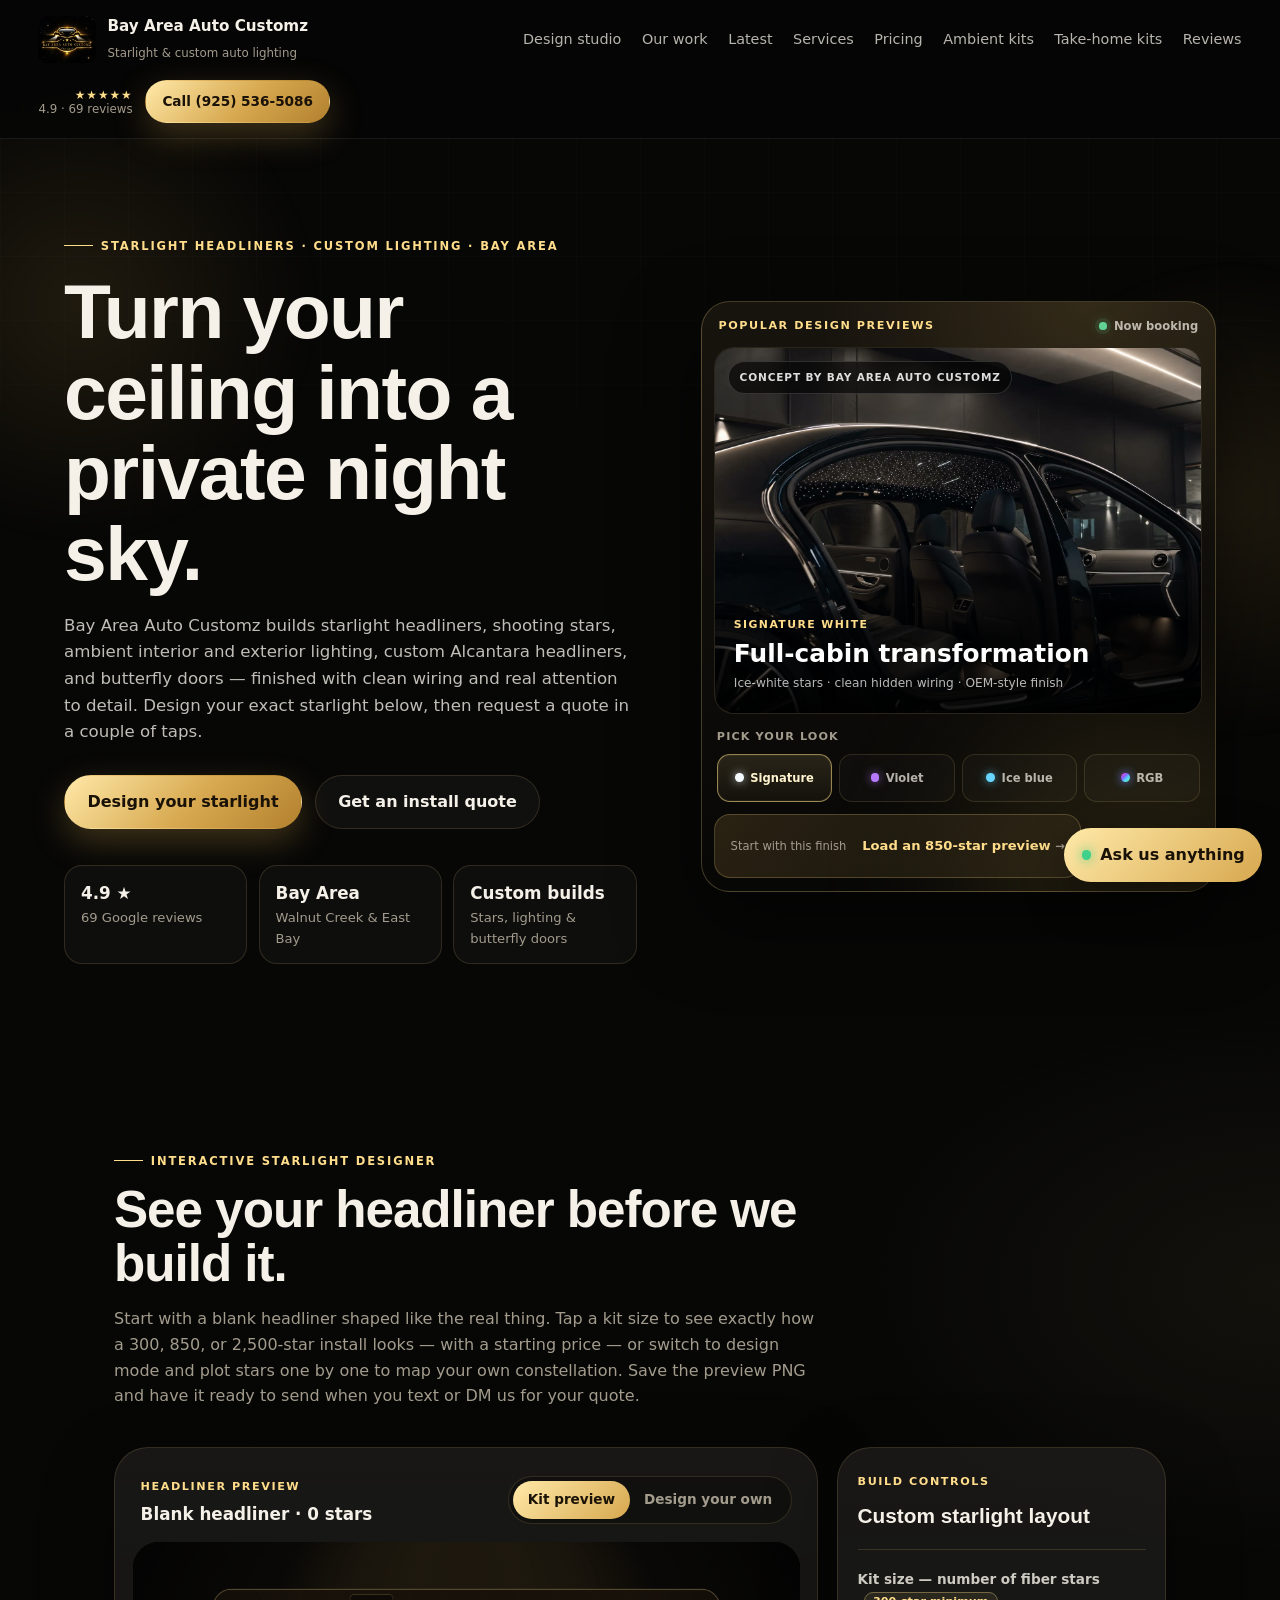
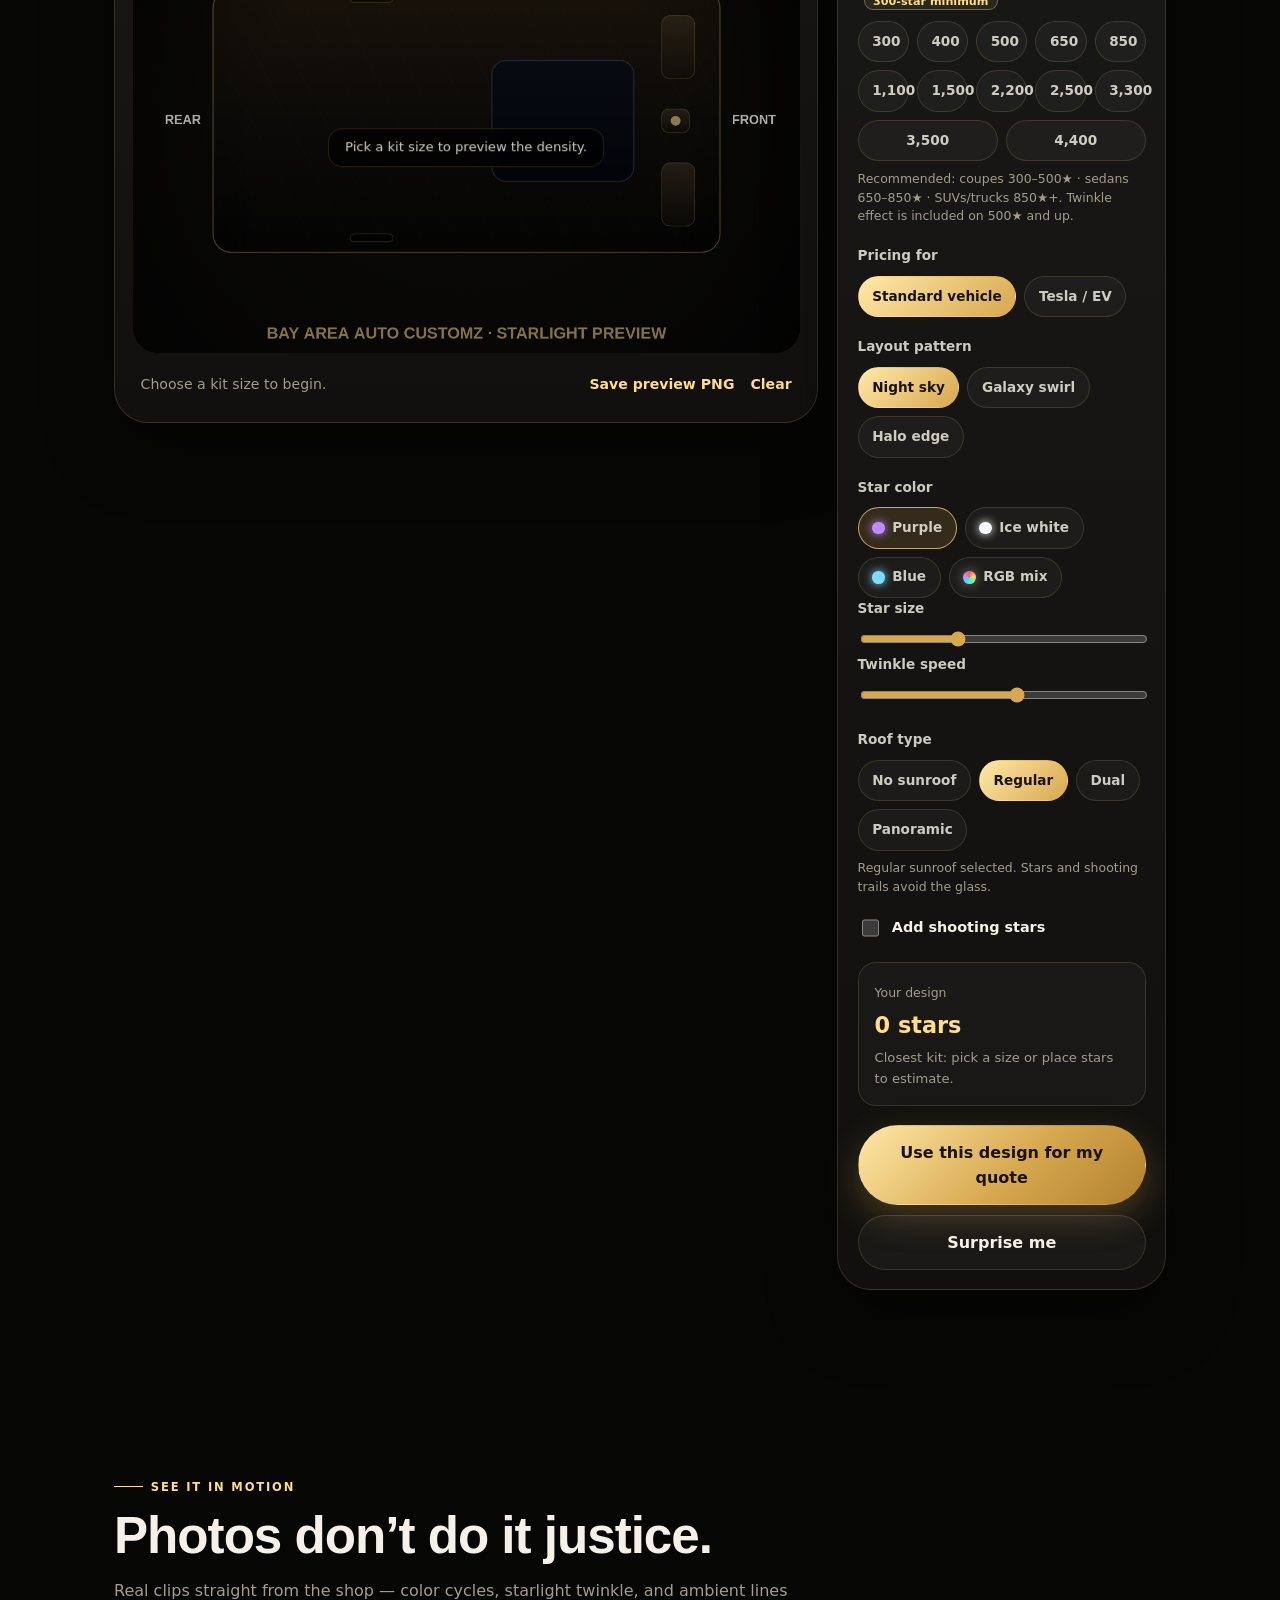
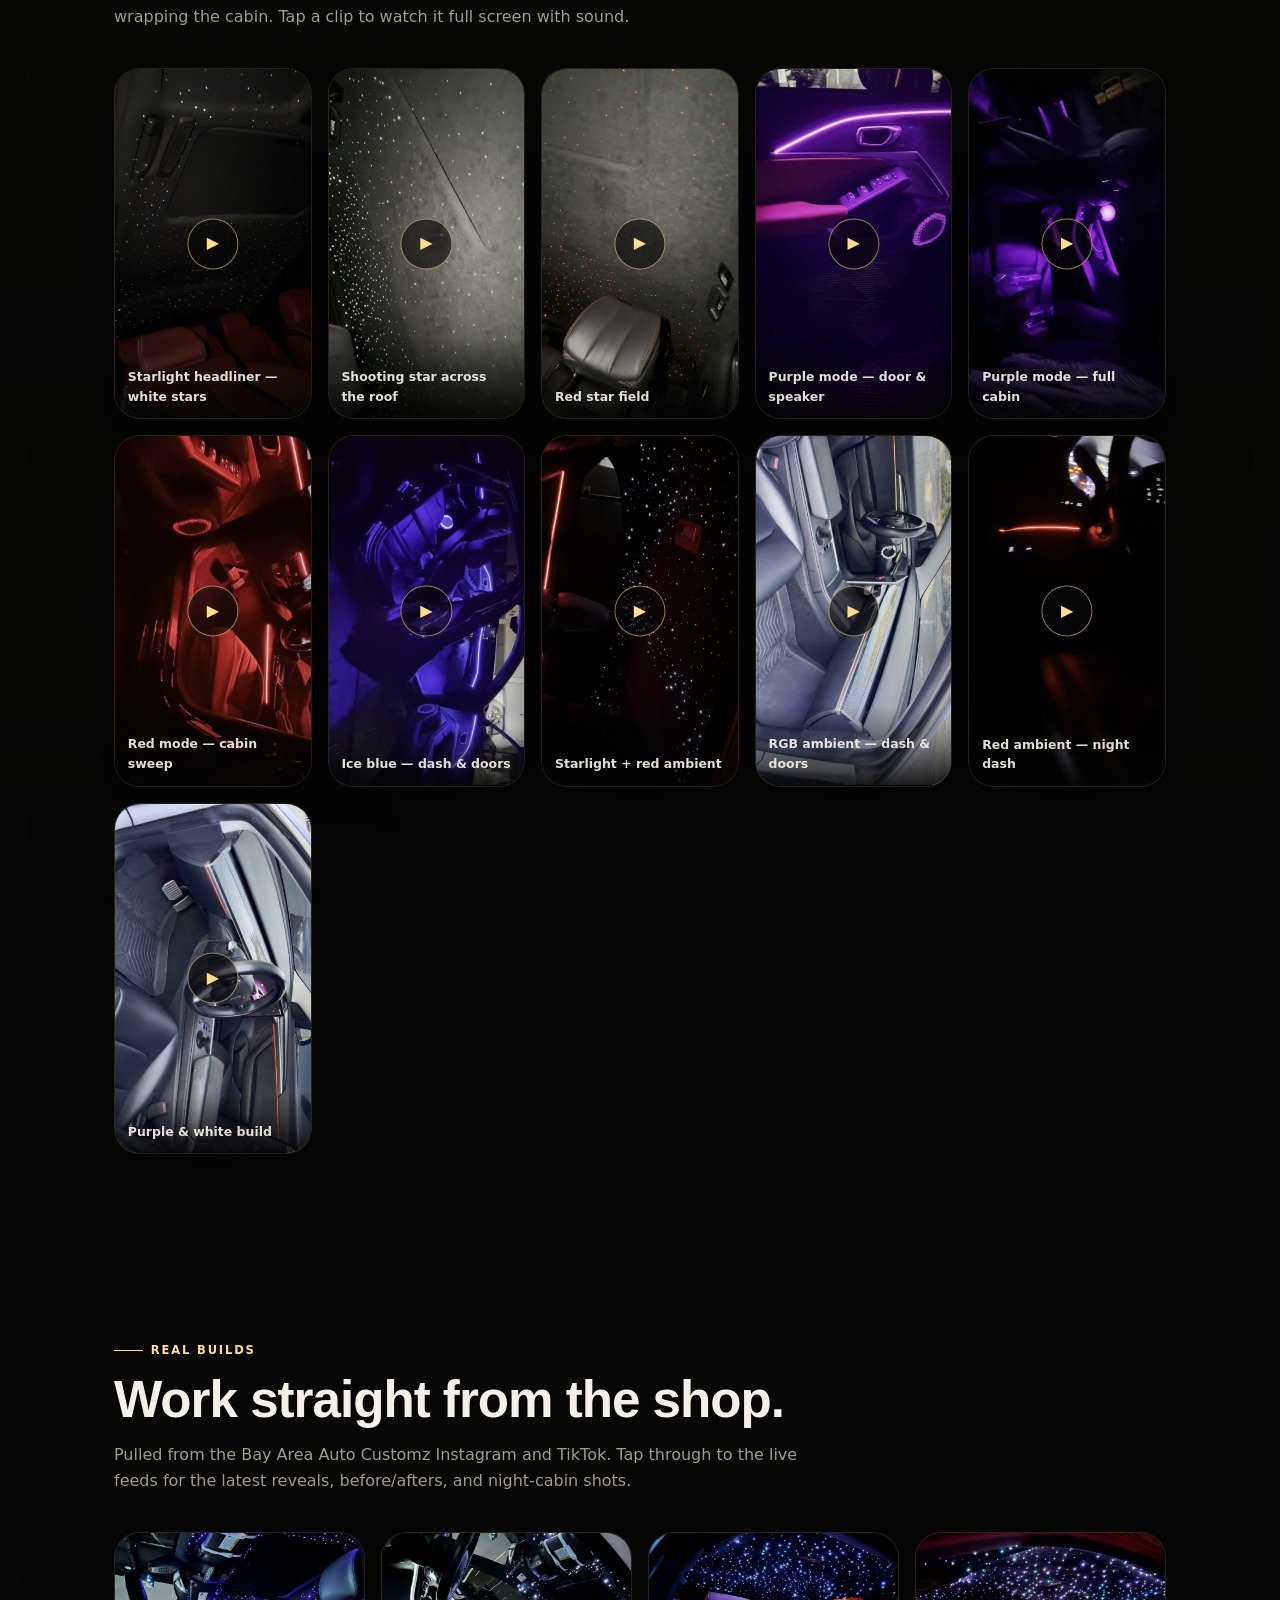
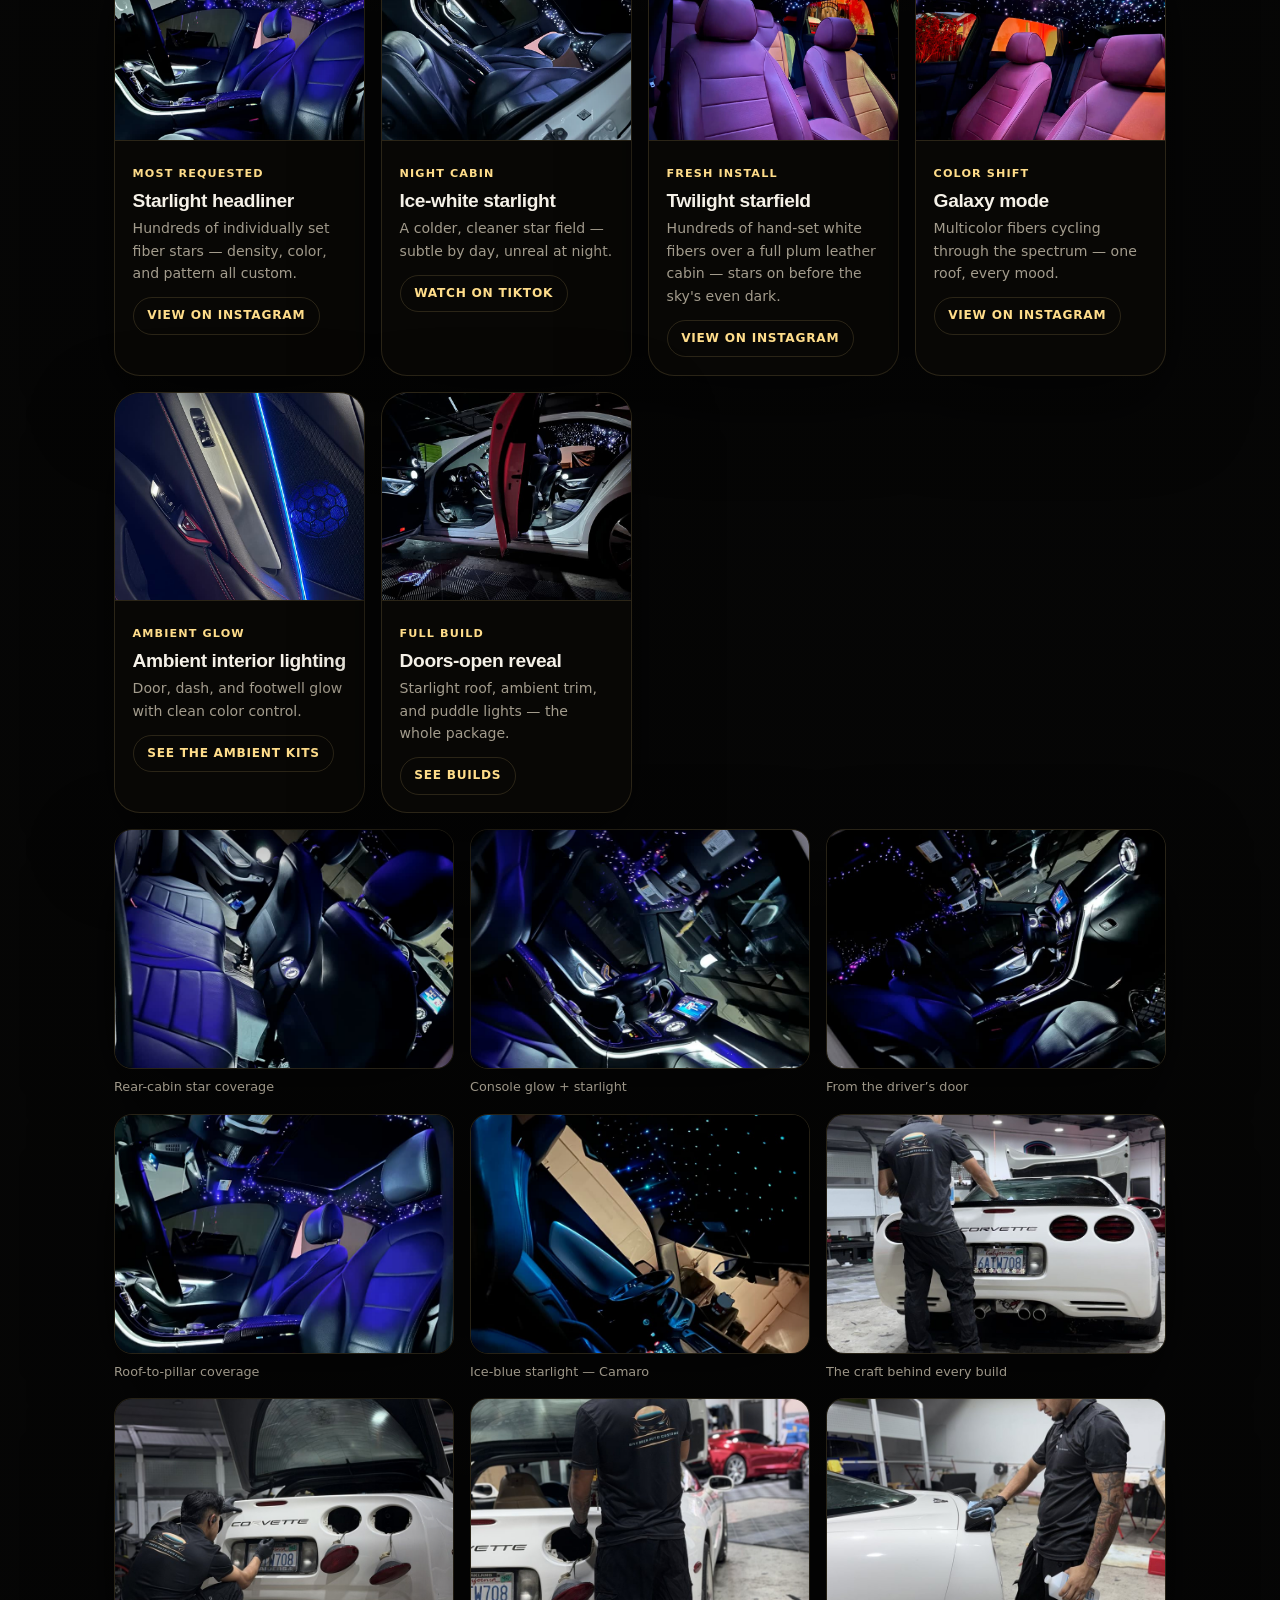
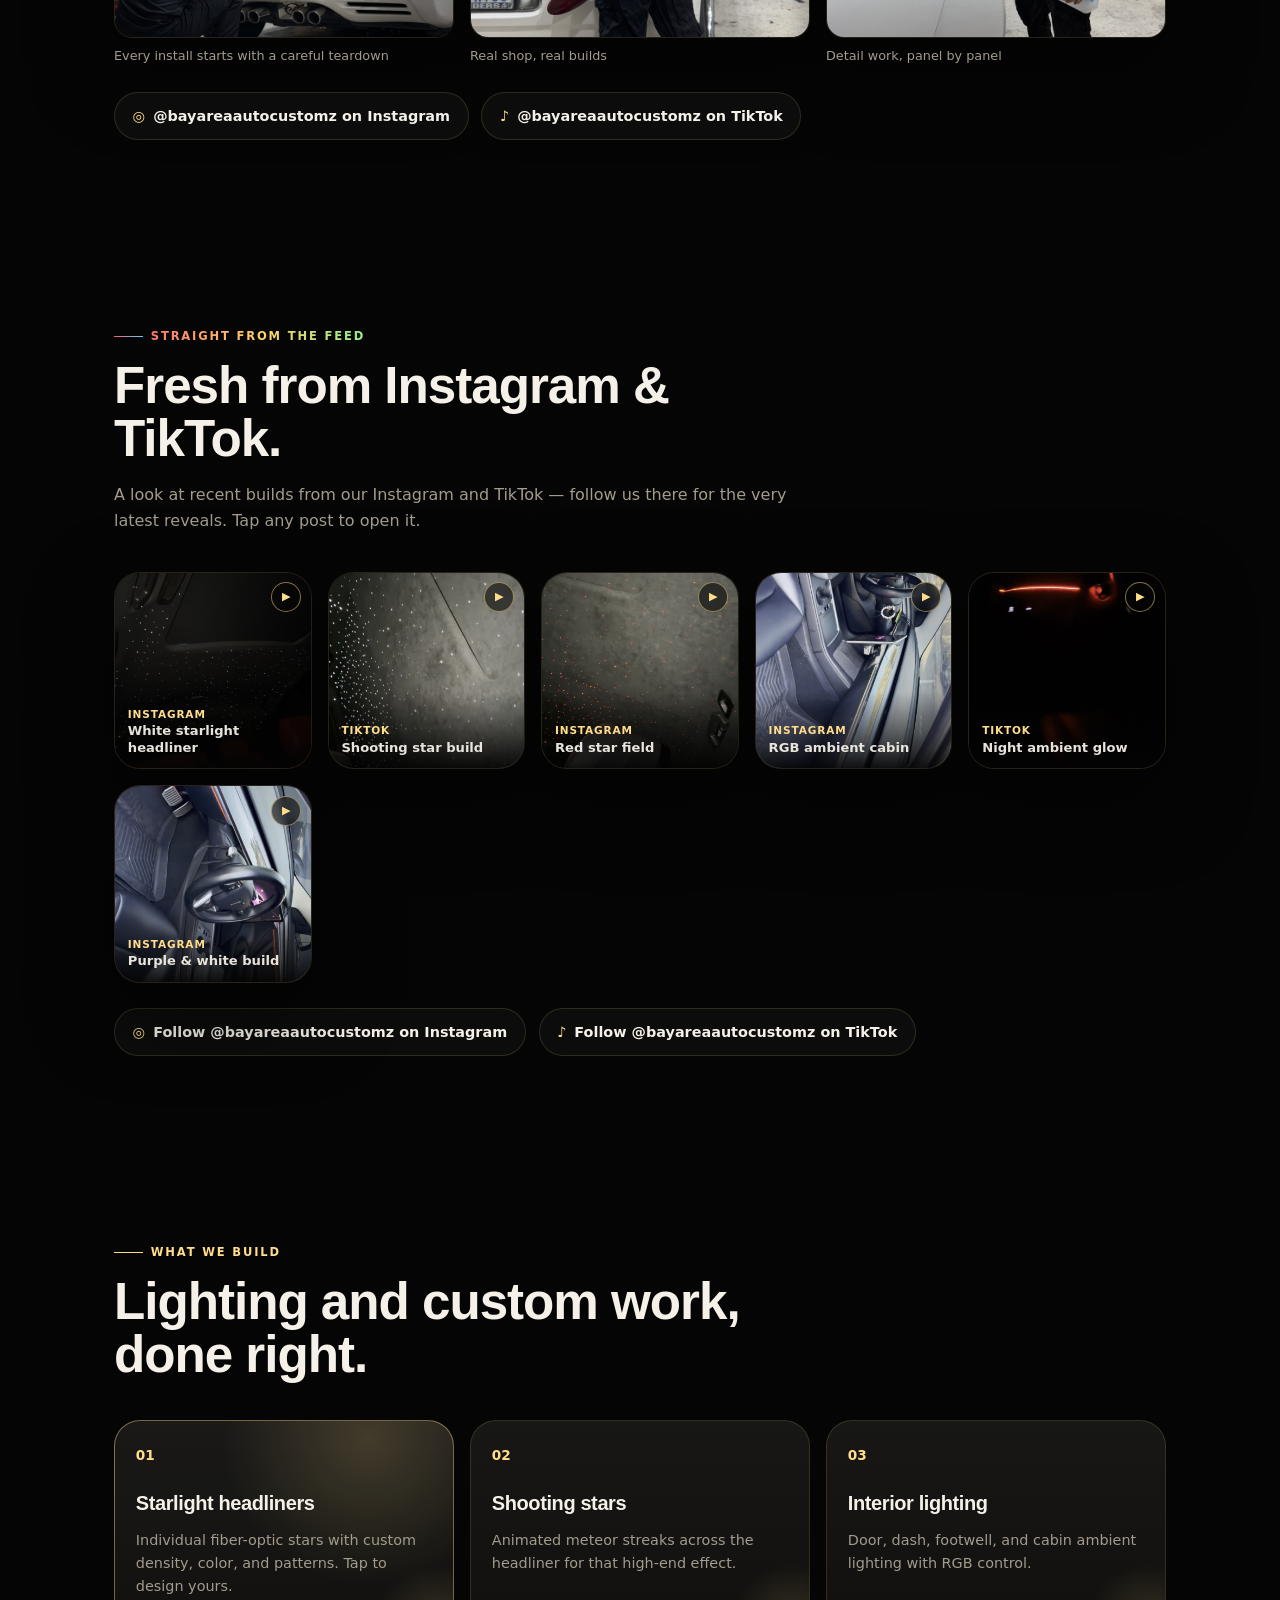
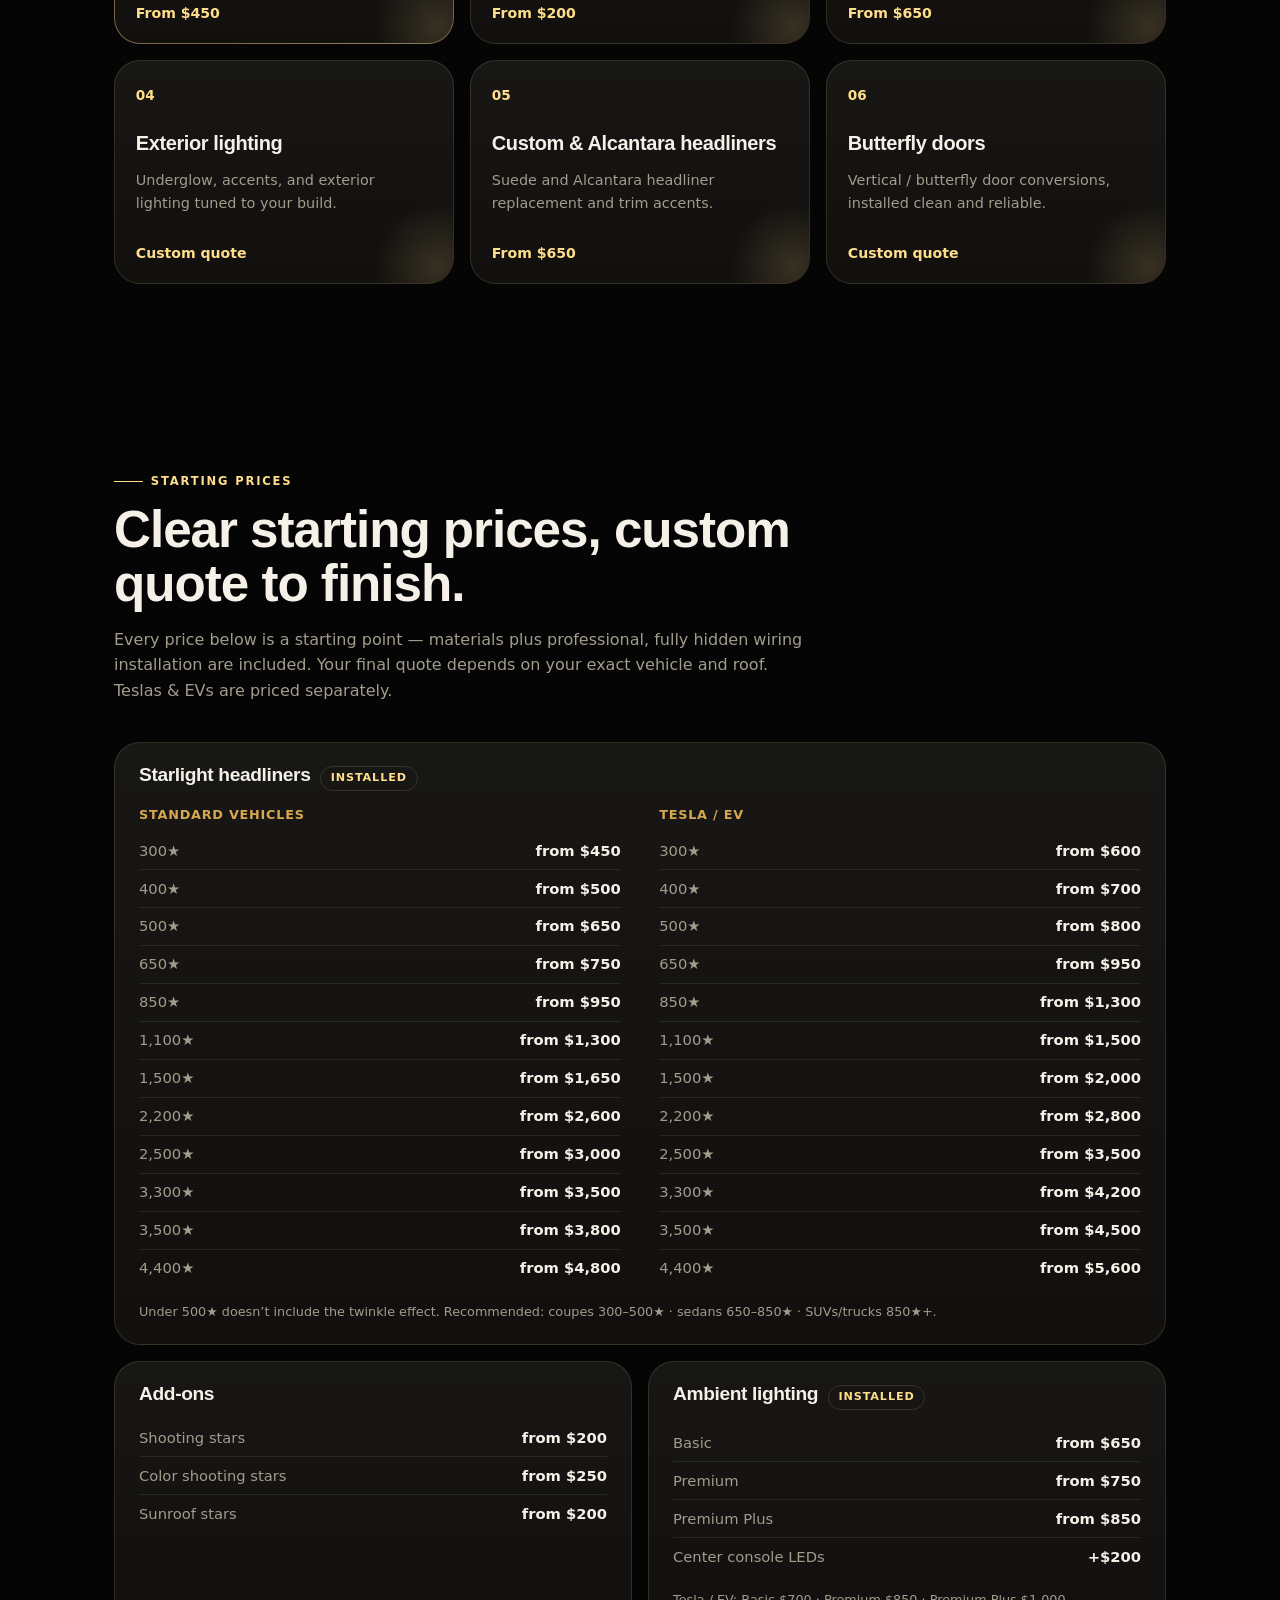
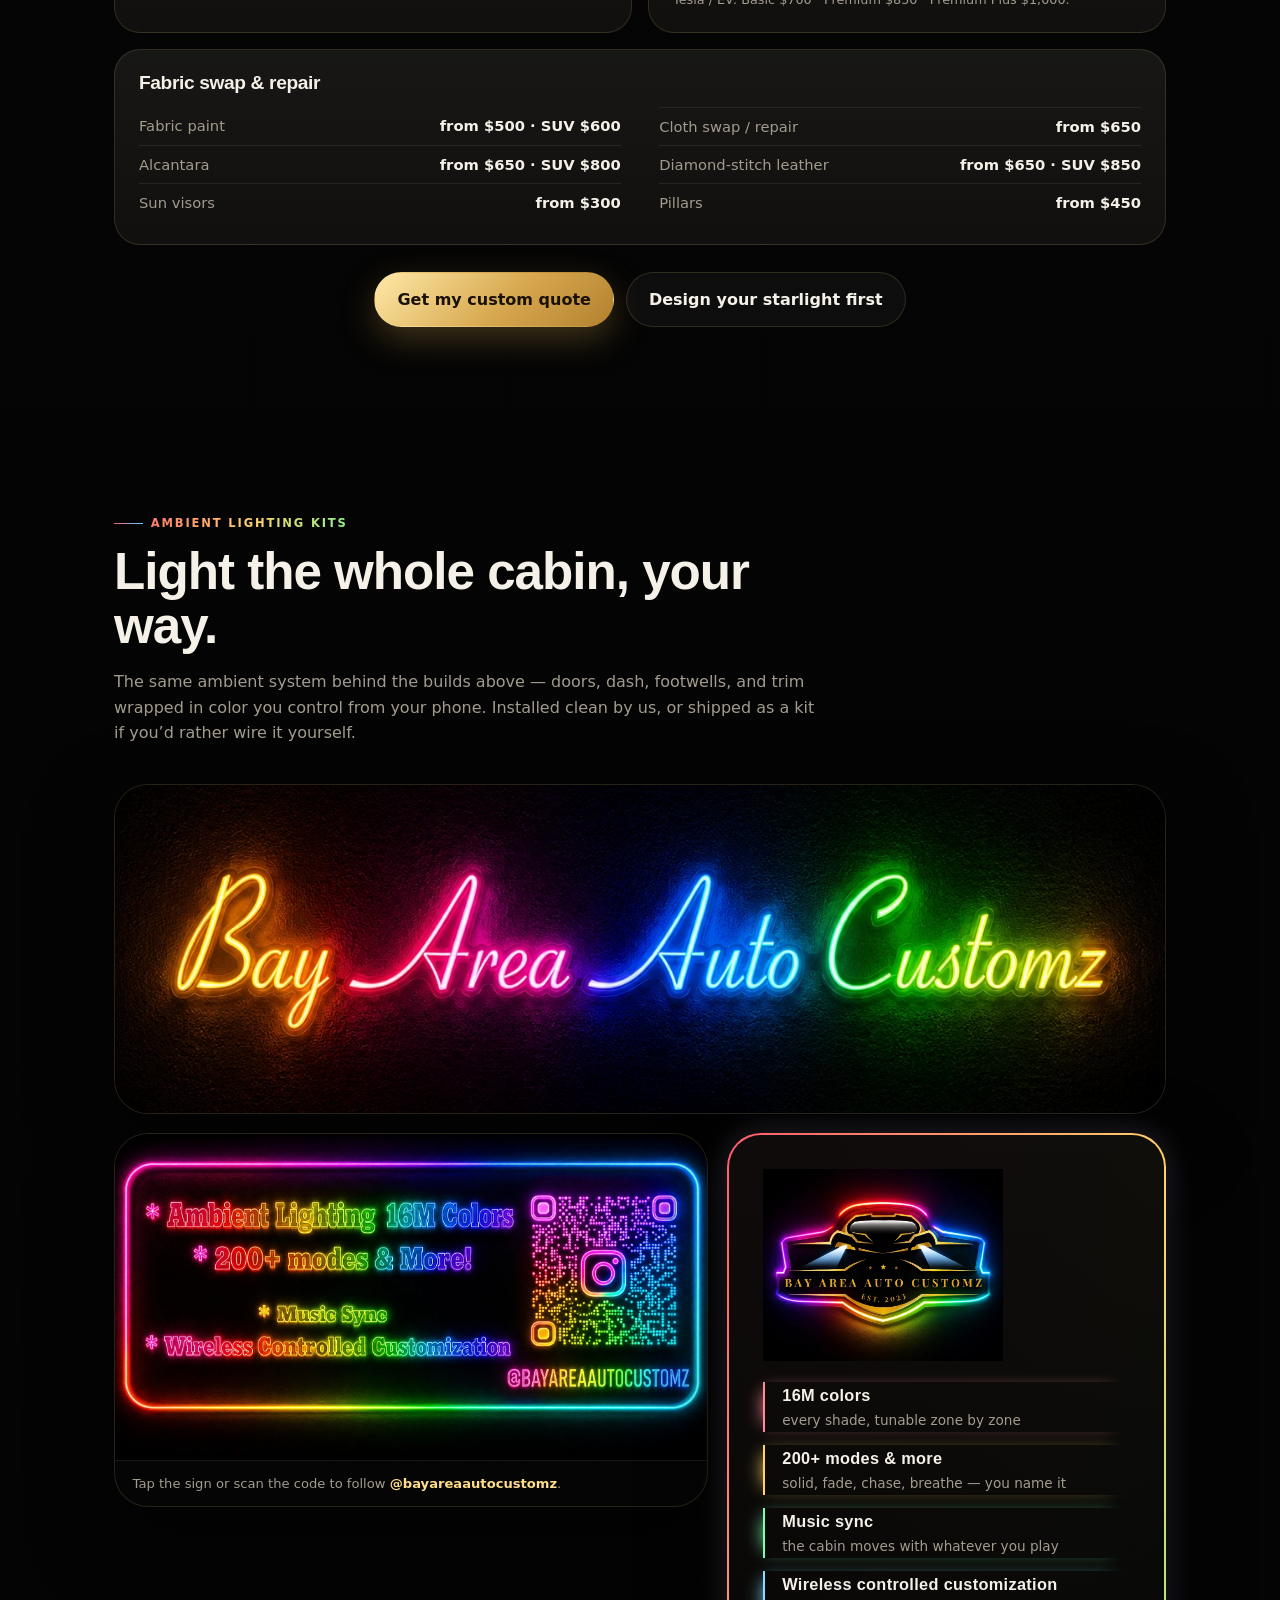
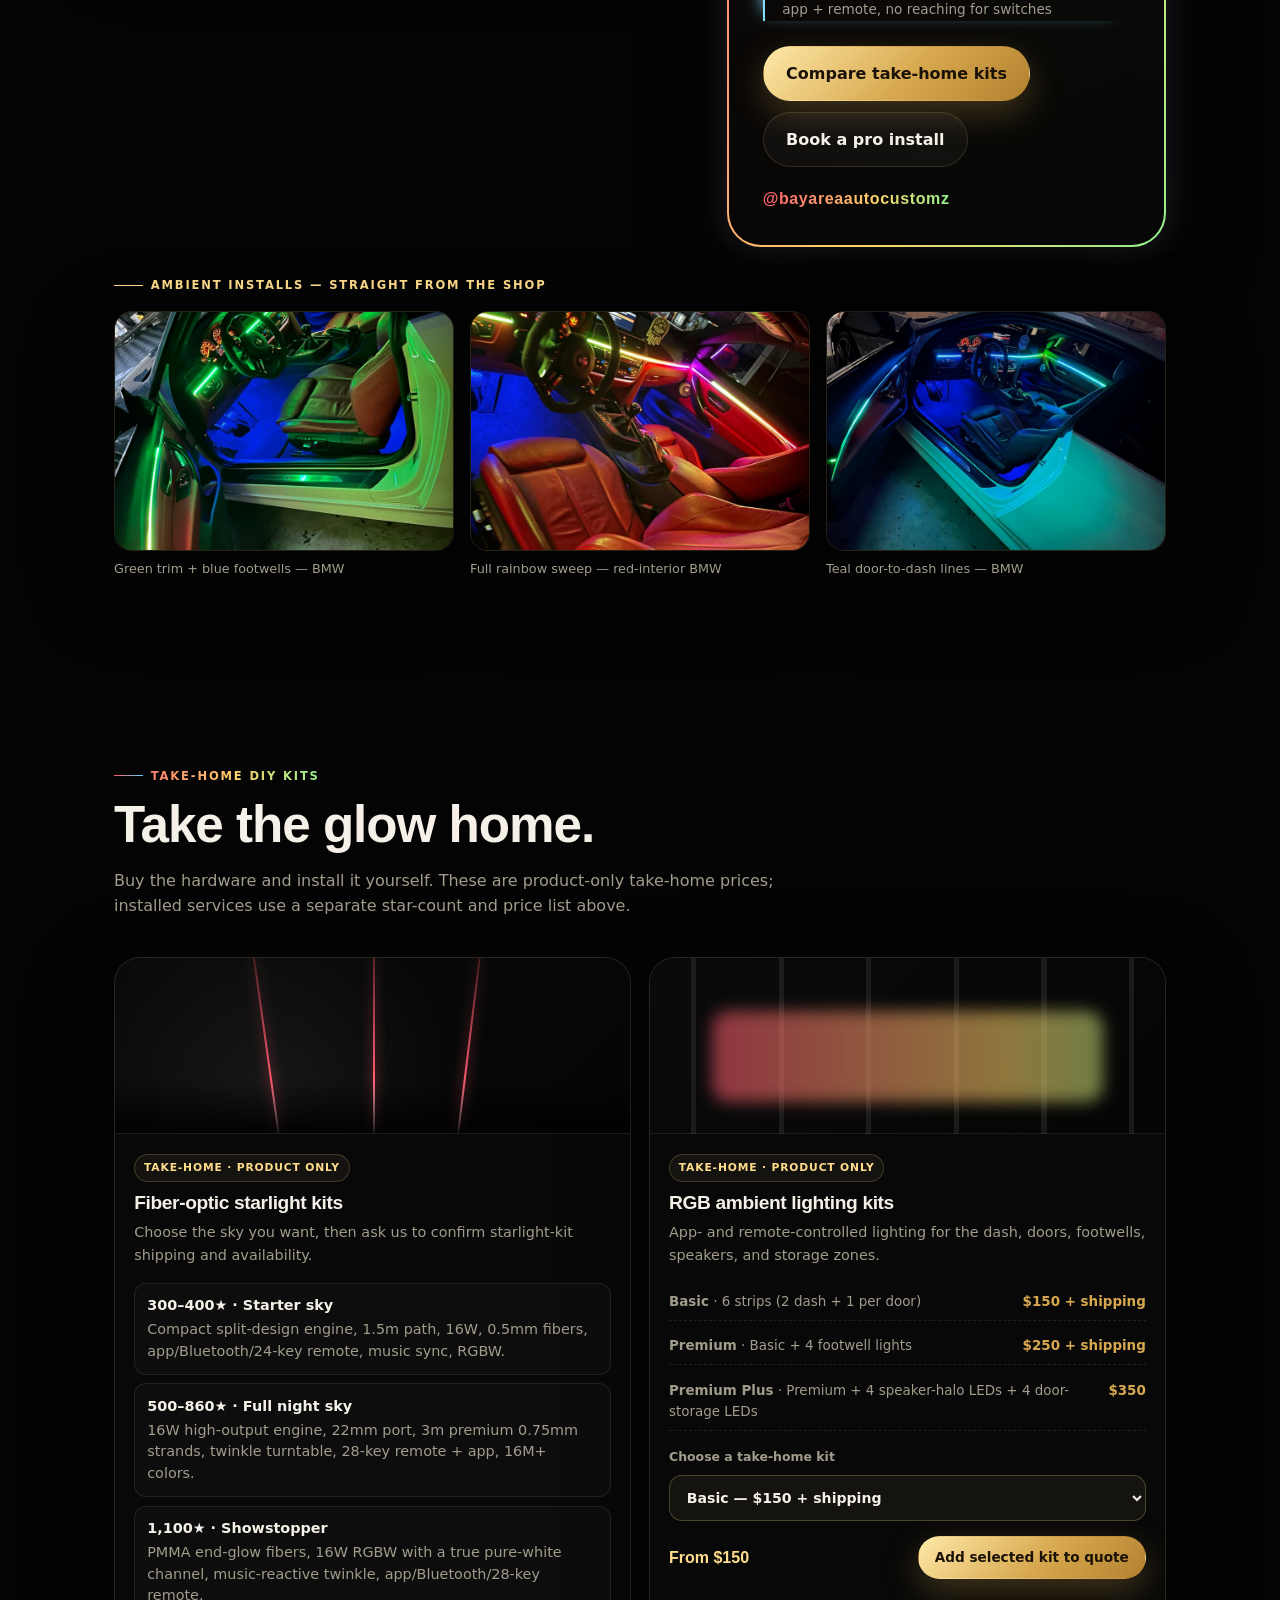
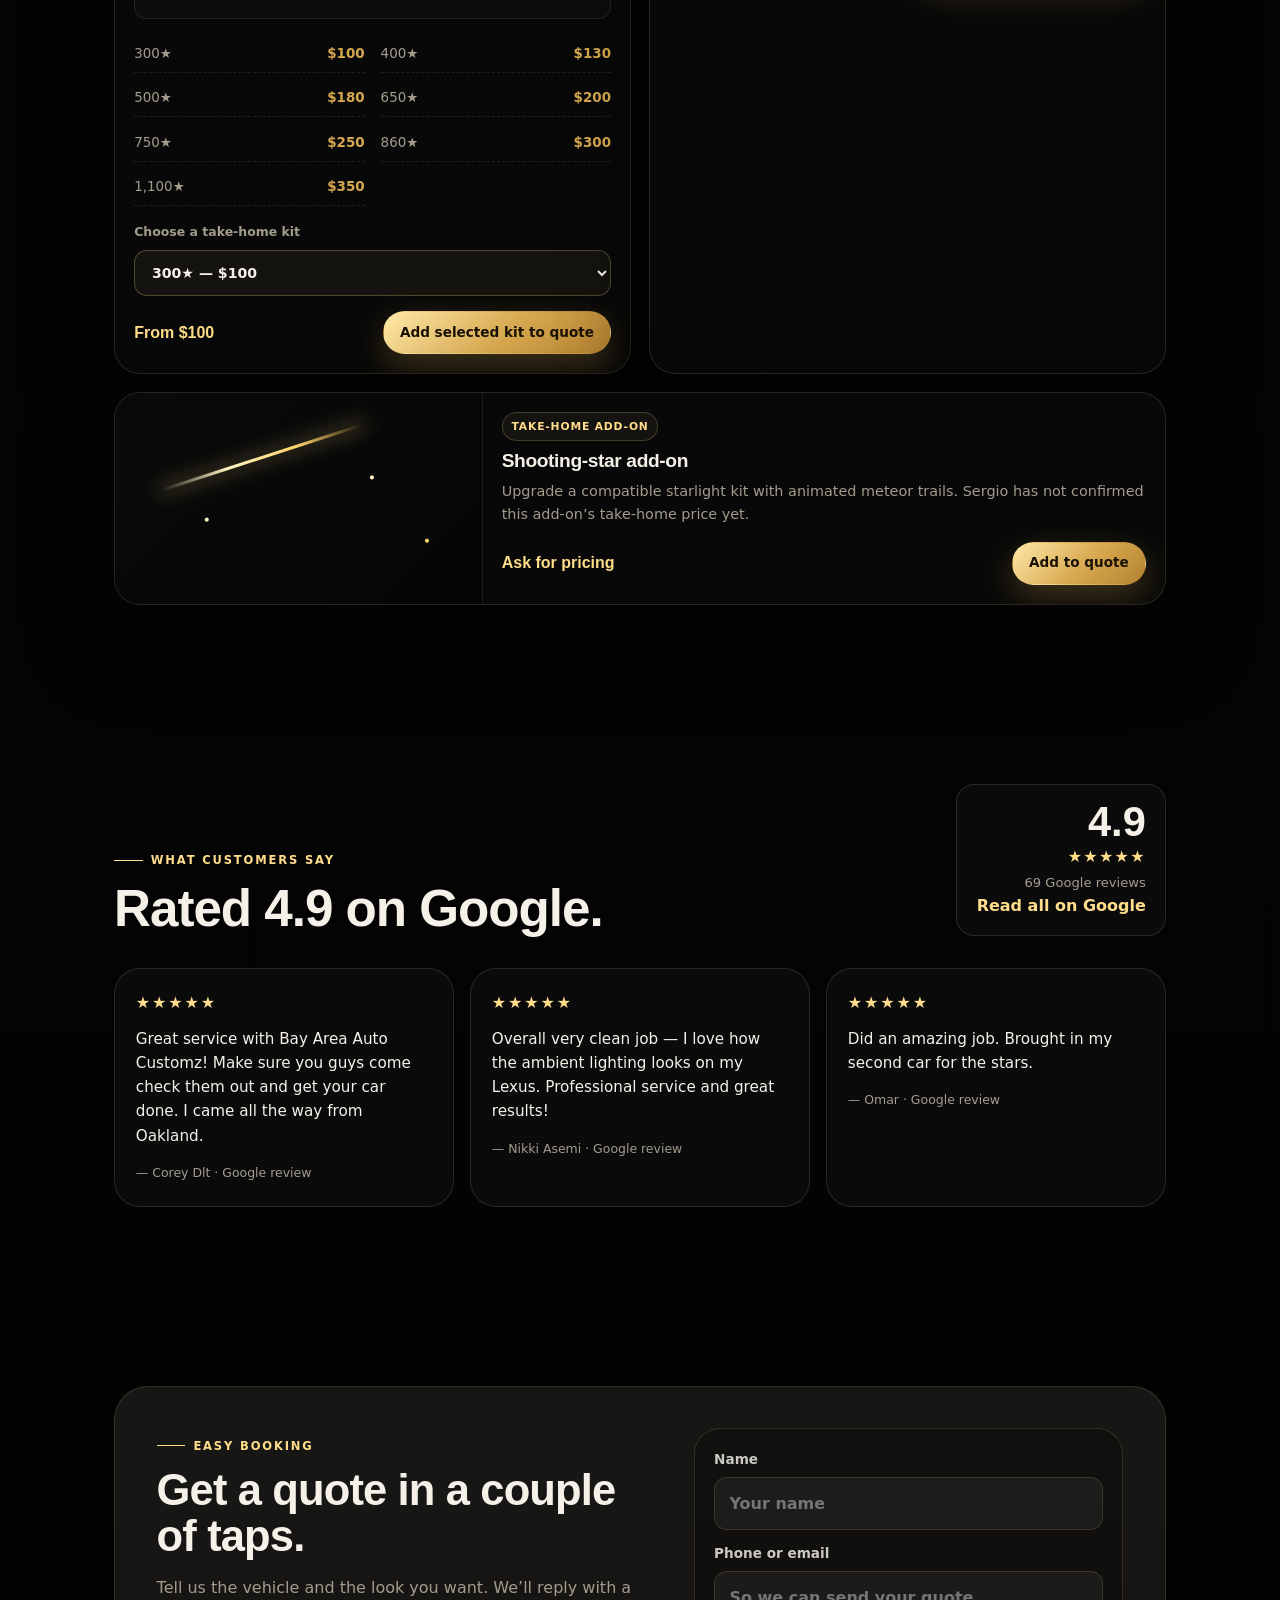
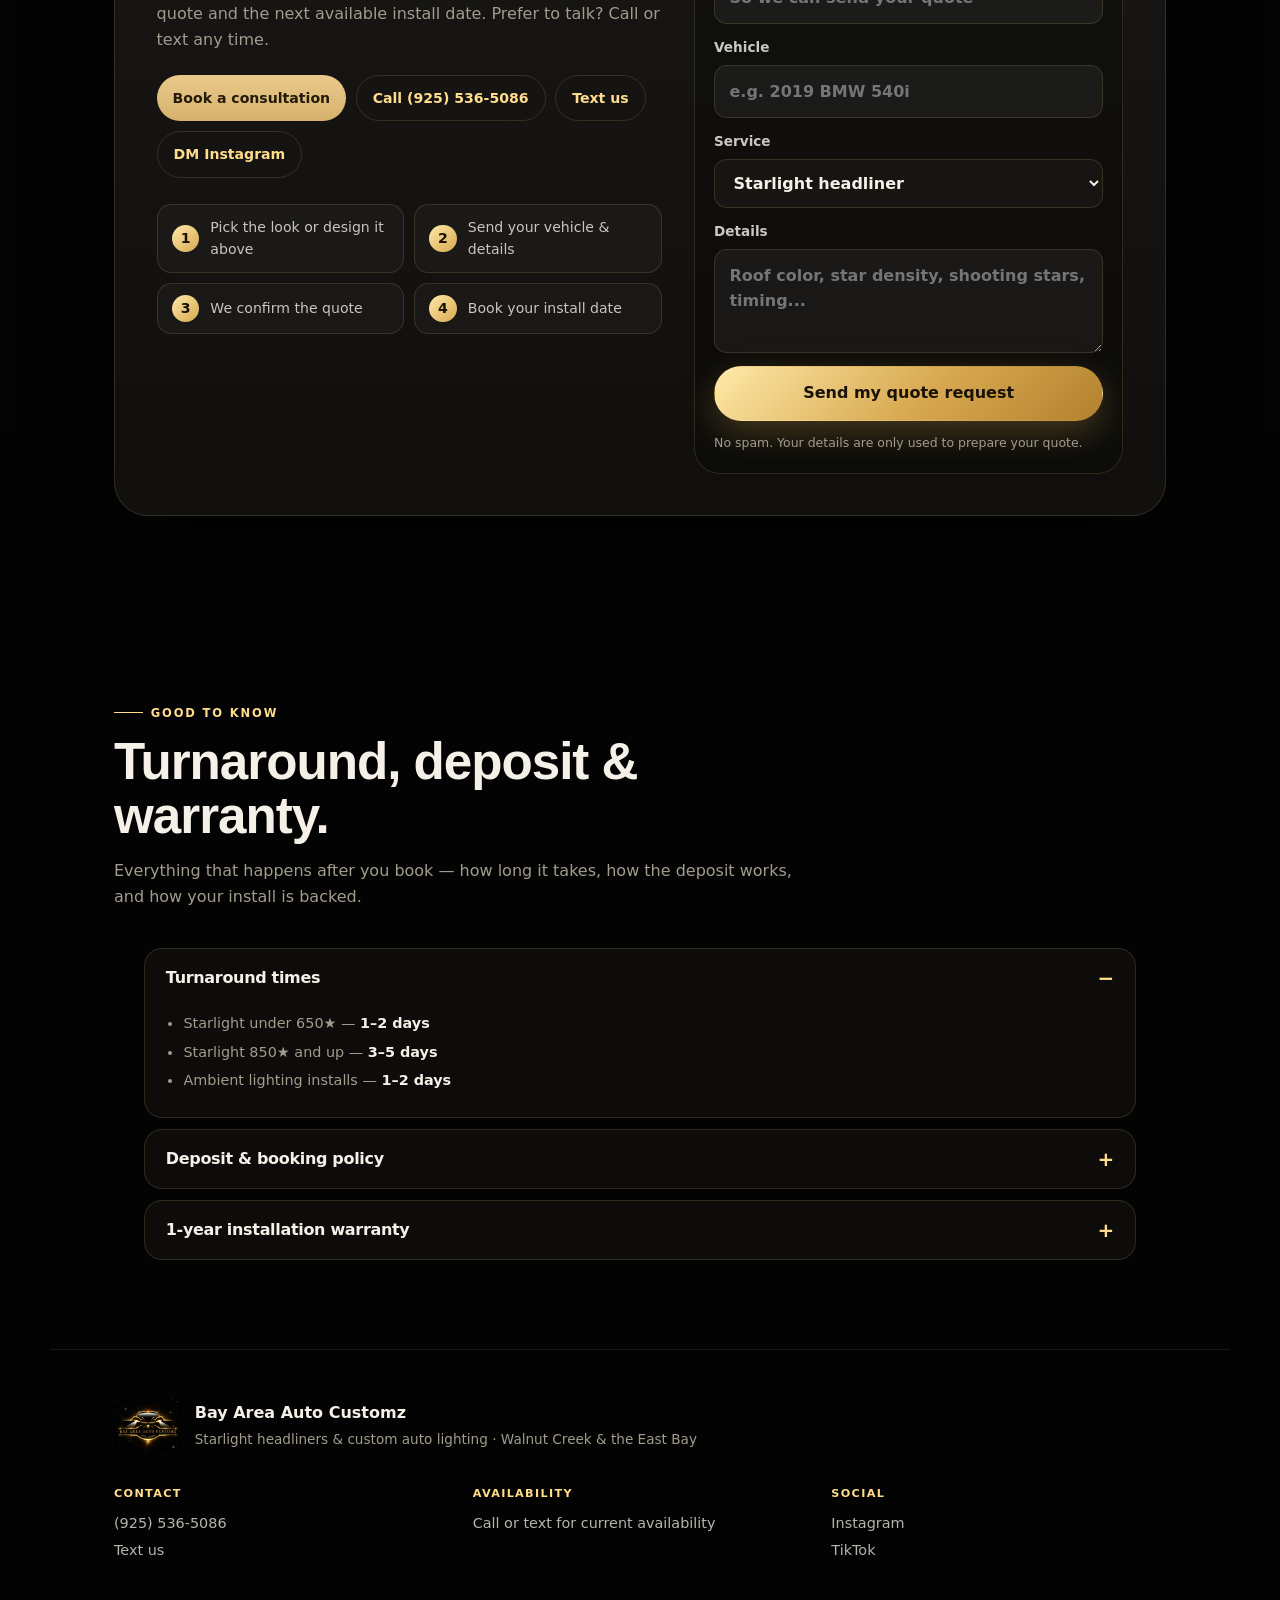
==== index.html @ b55ee174 "Add 2 new Sergio install photos to the gallery Twilight starfield (plum leather cabin) + Galaxy mode" ====
<!doctype html>
<html lang="en">
  <head>
    <meta charset="utf-8" />
    <meta name="viewport" content="width=device-width, initial-scale=1" />
    <meta name="color-scheme" content="dark" />
    <meta name="theme-color" content="#070707" />
    <!-- CSP backstop: the live feed/reviews sections render third-party JSON, so
         lock scripts to this origin. style 'unsafe-inline' covers the inline
         style="" positioning attrs; img/connect allow any https for feed media. -->
    <meta
      http-equiv="Content-Security-Policy"
      content="default-src 'self'; script-src 'self'; style-src 'self' 'unsafe-inline' https://fonts.googleapis.com; font-src https://fonts.gstatic.com; img-src 'self' data: https:; media-src 'self'; frame-src https://cal.com https://app.cal.com; connect-src 'self' https:; base-uri 'self'"
    />

    <title>Bay Area Auto Customz | Starlight Headliners &amp; Custom Auto Lighting</title>
    <meta
      name="description"
      content="Starlight headliners, custom &amp; ambient auto lighting, and butterfly doors in the East Bay. 4.9 stars on Google — design your starlight and get a quote by text."
    />

    <link rel="icon" href="data:image/svg+xml,%3Csvg xmlns='http://www.w3.org/2000/svg' viewBox='0 0 32 32'%3E%3Crect width='32' height='32' rx='8' fill='%23070707'/%3E%3Ctext x='16' y='21' font-family='Arial' font-size='12' font-weight='900' fill='%23d7a84f' text-anchor='middle'%3EBAC%3C/text%3E%3C/svg%3E" type="image/svg+xml" />

    <!-- Absolute URLs use the custom domain. The site is served at the domain
         root (deploy publish dir = this folder), so these are root-relative. -->
    <link rel="canonical" href="https://bayareaautocustomz.com/" />
    <link rel="apple-touch-icon" href="images/apple-touch-icon.png" />

    <meta property="og:type" content="business.business" />
    <meta property="og:site_name" content="Bay Area Auto Customz" />
    <meta property="og:url" content="https://bayareaautocustomz.com/" />
    <meta property="og:title" content="Bay Area Auto Customz | Starlight Headliners &amp; Custom Auto Lighting" />
    <meta property="og:description" content="Starlight headliners, custom lighting, Alcantara headliners, and butterfly doors. 4.9 stars on Google. Design your starlight live, then request a quote." />
    <meta property="og:image" content="https://bayareaautocustomz.com/images/starlight-mercedes-wide.jpg" />
    <meta property="og:image:width" content="1600" />
    <meta property="og:image:height" content="1200" />
    <meta property="og:image:alt" content="White Mercedes with its doors open and a starlight headliner lit up in the Bay Area Auto Customz shop" />
    <meta name="twitter:card" content="summary_large_image" />
    <meta name="twitter:image" content="https://bayareaautocustomz.com/images/starlight-mercedes-wide.jpg" />

    <link rel="preconnect" href="https://fonts.googleapis.com" />
    <link rel="preconnect" href="https://fonts.gstatic.com" crossorigin />
    <!-- Load fonts without blocking first paint; app.js flips media to "all"
         (an inline onload handler would violate the CSP above). -->
    <link
      rel="stylesheet"
      href="https://fonts.googleapis.com/css2?family=Inter:wght@400;600;700;800&family=Space+Grotesk:wght@600;700&display=swap"
      media="print"
      data-font-link
    />
    <noscript>
      <link
        rel="stylesheet"
        href="https://fonts.googleapis.com/css2?family=Inter:wght@400;600;700;800&family=Space+Grotesk:wght@600;700&display=swap"
      />
    </noscript>
    <link rel="stylesheet" href="styles.css" />

    <script type="application/ld+json">
      {
        "@context": "https://schema.org",
        "@type": "AutomotiveBusiness",
        "name": "Bay Area Auto Customz",
        "description": "Starlight headliners, interior and exterior lighting, custom headliners, and butterfly doors.",
        "telephone": "+1-925-536-5086",
        "areaServed": "San Francisco Bay Area, CA",
        "url": "https://bayareaautocustomz.com/",
        "image": "https://bayareaautocustomz.com/images/starlight-mercedes-wide.jpg",
        "priceRange": "$$",
        "address": { "@type": "PostalAddress", "addressRegion": "CA", "addressLocality": "Walnut Creek", "addressCountry": "US" },
        "sameAs": [
          "https://www.instagram.com/bayareaautocustomz/",
          "https://www.tiktok.com/@bayareaautocustomz"
        ]
      }
    </script>
  </head>
  <body>
    <div class="shell">
      <div class="aura aura--one" aria-hidden="true"></div>
      <div class="aura aura--two" aria-hidden="true"></div>

      <a class="skip-link" href="#studio">Skip to the starlight designer</a>

      <!-- ============================ HEADER ============================ -->
      <header class="header" data-header>
        <a class="brand" href="#top" aria-label="Bay Area Auto Customz home">
          <img
            class="brand__logo"
            src="images/logo-badge-sm.jpg"
            alt="Bay Area Auto Customz logo"
            width="206"
            height="165"
          />
          <span class="brand__text">
            <strong>Bay Area Auto Customz</strong>
            <em>Starlight &amp; custom auto lighting</em>
          </span>
        </a>
        <nav class="nav" aria-label="Primary">
          <a href="#studio">Design studio</a>
          <a href="#work">Our work</a>
          <a href="#feed">Latest</a>
          <a href="#services">Services</a>
          <a href="#pricing">Pricing</a>
          <a href="#ambient">Ambient kits</a>
          <a href="#kits">Take-home kits</a>
          <a href="#reviews">Reviews</a>
        </nav>
        <div class="header__actions">
          <a class="header__rating" href="#reviews" aria-label="Rated 4.9 stars on Google from 69 reviews">
            <span class="header__stars" aria-hidden="true">★★★★★</span>
            <span>4.9 · 69 reviews</span>
          </a>
          <a class="btn btn--gold btn--sm" href="tel:+19255365086">Call (925) 536-5086</a>
        </div>
      </header>

      <main id="top">
        <!-- ============================ HERO ============================ -->
        <section class="hero">
          <div class="hero__copy">
            <span class="eyebrow">Starlight headliners · custom lighting · Bay Area</span>
            <h1>Turn your ceiling into a private night sky.</h1>
            <p class="hero__lead">
              Bay Area Auto Customz builds starlight headliners, shooting stars, ambient interior
              and exterior lighting, custom Alcantara headliners, and butterfly doors — finished
              with clean wiring and real attention to detail. Design your exact starlight below,
              then request a quote in a couple of taps.
            </p>
            <div class="hero__actions">
              <a class="btn btn--gold" href="#studio">Design your starlight</a>
              <a class="btn btn--ghost" href="#book">Get an install quote</a>
            </div>
            <div class="hero__proof">
              <span><strong>4.9 ★</strong> 69 Google reviews</span>
              <span><strong>Bay Area</strong> Walnut Creek &amp; East Bay</span>
              <span><strong>Custom builds</strong> Stars, lighting &amp; butterfly doors</span>
            </div>
          </div>

          <div class="hero__stage">
            <article class="hero-showcase" data-hero-showcase>
              <div class="hero-showcase__topline">
                <span class="mini-label">Popular design previews</span>
                <span class="hero-showcase__status"><i aria-hidden="true"></i> Now booking</span>
              </div>

              <figure class="hero-showcase__figure">
                <div
                  class="hero-showcase__media"
                  style="--showcase-image: url('images/concept-signature-white.jpg'); --showcase-position: center"
                >
                  <img
                    data-showcase-image
                    src="images/concept-signature-white.jpg"
                    alt="Signature ice-white starlight headliner concept in a black luxury sedan"
                    width="1448"
                    height="1086"
                    loading="eager"
                    fetchpriority="high"
                    decoding="async"
                  />
                  <span class="hero-showcase__badge">Concept by Bay Area Auto Customz</span>
                </div>
                <figcaption class="hero-showcase__caption" aria-live="polite">
                  <div>
                    <span class="hero-showcase__kicker" data-showcase-kicker>Signature white</span>
                    <strong data-showcase-title>Full-cabin transformation</strong>
                    <p data-showcase-copy>Ice-white stars · clean hidden wiring · OEM-style finish</p>
                  </div>
                </figcaption>
              </figure>

              <div class="hero-showcase__picker">
                <span class="hero-showcase__prompt">Pick your look</span>
                <div class="hero-showcase__options" role="group" aria-label="Choose a featured starlight look">
                  <button
                    class="hero-showcase__option is-active"
                    type="button"
                    aria-pressed="true"
                    data-showcase-option
                    data-src="images/concept-signature-white.jpg"
                    data-alt="Signature ice-white starlight headliner concept in a black luxury sedan"
                    data-kicker="Signature white"
                    data-title="Full-cabin transformation"
                    data-copy="Ice-white stars · clean hidden wiring · OEM-style finish"
                    data-position="center"
                    data-showcase-color="white"
                  data-showcase-kit="850"
                  ><i class="hero-showcase__dot hero-showcase__dot--white" aria-hidden="true"></i>Signature</button>
                  <button
                    class="hero-showcase__option"
                    type="button"
                    aria-pressed="false"
                    data-showcase-option
                    data-src="images/concept-violet.jpg"
                    data-alt="Violet starlight headliner concept in a black performance coupe"
                    data-kicker="Violet glow"
                    data-title="Purple night-sky finish"
                    data-copy="Rich violet fibers · adjustable twinkle · tailored star density"
                    data-position="center 35%"
                    data-showcase-color="purple"
                  data-showcase-kit="850"
                  ><i class="hero-showcase__dot hero-showcase__dot--purple" aria-hidden="true"></i>Violet</button>
                  <button
                    class="hero-showcase__option"
                    type="button"
                    aria-pressed="false"
                    data-showcase-option
                    data-src="images/concept-ice-blue.jpg"
                    data-alt="Ice-blue starlight headliner and ambient lighting concept in a luxury SUV"
                    data-kicker="Ice blue"
                    data-title="Cool blue constellation"
                    data-copy="Crisp blue fibers · custom placement · app-controlled intensity"
                    data-position="center 32%"
                    data-showcase-color="blue"
                  data-showcase-kit="850"
                  ><i class="hero-showcase__dot hero-showcase__dot--blue" aria-hidden="true"></i>Ice blue</button>
                  <button
                    class="hero-showcase__option"
                    type="button"
                    aria-pressed="false"
                    data-showcase-option
                    data-src="images/concept-rgb.jpg"
                    data-alt="Premium RGB starlight headliner and synchronized ambient lighting concept"
                    data-kicker="RGB spectrum"
                    data-title="Full-spectrum cabin"
                    data-copy="Multi-color fibers · synchronized ambient trim · app-controlled scenes"
                    data-position="center 28%"
                    data-showcase-color="rgb"
                    data-showcase-kit="850"
                  ><i class="hero-showcase__dot hero-showcase__dot--rgb" aria-hidden="true"></i>RGB</button>
                </div>
              </div>

              <button class="hero-showcase__start" type="button" data-showcase-start>
                <span>Start with this finish</span>
                <strong>Load an 850-star preview <span aria-hidden="true">→</span></strong>
              </button>
            </article>
          </div>
        </section>

        <!-- ===================== STARLIGHT STUDIO ===================== -->
        <section class="section" id="studio" tabindex="-1">
          <div class="section__intro">
            <span class="eyebrow">Interactive starlight designer</span>
            <h2>See your headliner before we build it.</h2>
            <p>
              Start with a blank headliner shaped like the real thing. Tap a kit size to see exactly
              how a 300, 850, or 2,500-star install looks — with a starting price — or switch to design
              mode and plot stars one by one to map your own constellation. Save the preview PNG and
              have it ready to send when you text or DM us for your quote.
            </p>
          </div>

          <div class="studio">
            <div class="studio__stage">
              <div class="studio__bar">
                <div>
                  <span class="mini-label">Headliner preview</span>
                  <strong data-count>Blank headliner · 0 stars</strong>
                </div>
                <div class="seg" role="group" aria-label="Designer mode">
                  <button class="seg__btn is-active" type="button" data-mode="kit">Kit preview</button>
                  <button class="seg__btn" type="button" data-mode="design">Design your own</button>
                </div>
              </div>

              <div class="canvas-wrap">
                <canvas
                  id="headliner"
                  width="1200"
                  height="740"
                  tabindex="0"
                  aria-label="Starlight headliner preview with a regular sunroof selected. Use the kit-size buttons to preview star density. In design mode, use the arrow keys to move the cursor and Enter to place or erase a star."
                ></canvas>
                <p class="canvas-hint" data-hint>Pick a kit size to preview the density.</p>
              </div>

              <div class="studio__foot">
                <span data-kit-readout role="status">Choose a kit size to begin.</span>
                <div class="studio__foot-actions">
                  <button class="text-btn" type="button" data-save>Save preview PNG</button>
                  <button class="text-btn" type="button" data-clear>Clear</button>
                </div>
              </div>
            </div>

            <aside class="studio__panel">
              <div class="panel__head">
                <span class="mini-label">Build controls</span>
                <strong data-package>Custom starlight layout</strong>
              </div>

              <div class="field">
                <span class="field__label">Kit size — number of fiber stars <em class="field__hint">300-star minimum</em></span>
                <div class="chips chips--kits" role="group" aria-label="Kit size">
                  <button class="chip" type="button" data-kit-count="300">300</button>
                  <button class="chip" type="button" data-kit-count="400">400</button>
                  <button class="chip" type="button" data-kit-count="500">500</button>
                  <button class="chip" type="button" data-kit-count="650">650</button>
                  <button class="chip" type="button" data-kit-count="850">850</button>
                  <button class="chip" type="button" data-kit-count="1100">1,100</button>
                  <button class="chip" type="button" data-kit-count="1500">1,500</button>
                  <button class="chip" type="button" data-kit-count="2200">2,200</button>
                  <button class="chip" type="button" data-kit-count="2500">2,500</button>
                  <button class="chip" type="button" data-kit-count="3300">3,300</button>
                  <button class="chip" type="button" data-kit-count="3500">3,500</button>
                  <button class="chip" type="button" data-kit-count="4400">4,400</button>
                </div>
                <p class="field__note">
                  Recommended: coupes 300&ndash;500&#9733; &middot; sedans 650&ndash;850&#9733; &middot; SUVs/trucks 850&#9733;+.
                  Twinkle effect is included on 500&#9733; and up.
                </p>
              </div>

              <div class="field">
                <span class="field__label">Pricing for</span>
                <div class="chips" role="group" aria-label="Vehicle type for pricing">
                  <button class="chip is-active" type="button" data-vehicle="std" aria-pressed="true">Standard vehicle</button>
                  <button class="chip" type="button" data-vehicle="ev" aria-pressed="false">Tesla / EV</button>
                </div>
              </div>

              <div class="field" data-design-tools hidden>
                <span class="field__label">Design tools</span>
                <div class="chips" role="group" aria-label="Design tools">
                  <button class="chip is-active" type="button" data-tool="star">Place stars</button>
                  <button class="chip" type="button" data-tool="paint">Paint trail</button>
                  <button class="chip" type="button" data-tool="erase">Erase</button>
                </div>
              </div>

              <div class="field">
                <span class="field__label">Layout pattern</span>
                <div class="chips" role="group" aria-label="Star layout pattern">
                  <button class="chip is-active" type="button" data-pattern="scatter">Night sky</button>
                  <button class="chip" type="button" data-pattern="galaxy">Galaxy swirl</button>
                  <button class="chip" type="button" data-pattern="edge">Halo edge</button>
                </div>
              </div>

              <div class="field">
                <span class="field__label">Star color</span>
                <div class="chips chips--swatches" role="group" aria-label="Star color">
                  <button class="swatch is-active" type="button" data-color="purple" style="--sw: #c08bff">Purple</button>
                  <button class="swatch" type="button" data-color="white" style="--sw: #f6fbff">Ice white</button>
                  <button class="swatch" type="button" data-color="blue" style="--sw: #7bdcff">Blue</button>
                  <button class="swatch swatch--rgb" type="button" data-color="rgb">RGB mix</button>
                </div>
              </div>

              <label class="field range">
                <span class="field__label">Star size</span>
                <input type="range" min="1" max="4" step="1" value="2" data-size />
              </label>
              <label class="field range">
                <span class="field__label">Twinkle speed</span>
                <input type="range" min="0" max="100" value="55" data-twinkle />
              </label>

              <div class="field">
                <span class="field__label">Roof type</span>
                <div class="chips chips--roof" role="group" aria-label="Roof type">
                  <button class="chip" type="button" data-roof="none" aria-pressed="false">No sunroof</button>
                  <button class="chip is-active" type="button" data-roof="regular" aria-pressed="true">Regular</button>
                  <button class="chip" type="button" data-roof="dual" aria-pressed="false">Dual</button>
                  <button class="chip" type="button" data-roof="pano" aria-pressed="false">Panoramic</button>
                </div>
                <p class="field__note" data-roof-status role="status" aria-live="polite">Regular sunroof selected. Stars and shooting trails avoid the glass.</p>
              </div>

              <label class="field toggle">
                <input type="checkbox" data-shooting />
                <span>Add shooting stars</span>
              </label>

              <div class="panel__summary">
                <span>Your design</span>
                <strong data-summary-count>0 stars</strong>
                <p class="panel__price" data-price aria-live="polite" aria-atomic="true" hidden></p>
                <p data-summary-note>Closest kit: pick a size or place stars to estimate.</p>
              </div>

              <div class="panel__actions">
                <button class="btn btn--gold" type="button" data-quote>Use this design for my quote</button>
                <button class="btn btn--ghost" type="button" data-random>Surprise me</button>
              </div>
            </aside>
          </div>
        </section>

        <!-- ====================== SEE IT IN MOTION ====================== -->
        <!-- Real clips from Sergio's shop (web MP4, muted, played in place). -->
        <section class="section" id="motion">
          <div class="section__intro">
            <span class="eyebrow">See it in motion</span>
            <h2>Photos don&rsquo;t do it justice.</h2>
            <p>
              Real clips straight from the shop — color cycles, starlight twinkle, and ambient
              lines wrapping the cabin. Tap a clip to watch it full screen with sound.
            </p>
          </div>

          <div class="reels">
            <figure class="reel" data-reel>
              <video
                class="reel__video"
                src="images/reel-headliner-white.mp4"
                data-poster="images/reel-headliner-white-poster.jpg"
                muted
                loop
                playsinline
                preload="none"
                width="720"
                height="1280"
              ></video>
              <button
                class="reel__toggle"
                type="button"
                data-reel-toggle
                aria-pressed="false"
                aria-label="Play clip: white starlight headliner over red leather seats"
              ></button>
              <span class="reel__badge" aria-hidden="true">&#9654;</span>
              <figcaption class="reel__caption">Starlight headliner &mdash; white stars</figcaption>
            </figure>
            <figure class="reel" data-reel>
              <video
                class="reel__video"
                src="images/reel-shooting-star.mp4"
                data-poster="images/reel-shooting-star-poster.jpg"
                muted
                loop
                playsinline
                preload="none"
                width="720"
                height="1280"
              ></video>
              <button
                class="reel__toggle"
                type="button"
                data-reel-toggle
                aria-pressed="false"
                aria-label="Play clip: shooting star streaking across a starlight headliner"
              ></button>
              <span class="reel__badge" aria-hidden="true">&#9654;</span>
              <figcaption class="reel__caption">Shooting star across the roof</figcaption>
            </figure>
            <figure class="reel" data-reel>
              <video
                class="reel__video"
                src="images/reel-red-stars.mp4"
                data-poster="images/reel-red-stars-poster.jpg"
                muted
                loop
                playsinline
                preload="none"
                width="720"
                height="1280"
              ></video>
              <button
                class="reel__toggle"
                type="button"
                data-reel-toggle
                aria-pressed="false"
                aria-label="Play clip: dense red starlight field on the headliner"
              ></button>
              <span class="reel__badge" aria-hidden="true">&#9654;</span>
              <figcaption class="reel__caption">Red star field</figcaption>
            </figure>
            <figure class="reel" data-reel>
              <video
                class="reel__video"
                src="images/reel-purple-door.mp4"
                data-poster="images/reel-purple-door-poster.jpg"
                muted
                loop
                playsinline
                preload="none"
                width="720"
                height="1280"
              ></video>
              <button
                class="reel__toggle"
                type="button"
                data-reel-toggle
                aria-pressed="false"
                aria-label="Play clip: purple mode, door and speaker glow"
              ></button>
              <span class="reel__badge" aria-hidden="true">&#9654;</span>
              <figcaption class="reel__caption">Purple mode &mdash; door &amp; speaker</figcaption>
            </figure>
            <figure class="reel" data-reel>
              <video
                class="reel__video"
                src="images/reel-purple-cabin.mp4"
                data-poster="images/reel-purple-cabin-poster.jpg"
                muted
                loop
                playsinline
                preload="none"
                width="720"
                height="1280"
              ></video>
              <button
                class="reel__toggle"
                type="button"
                data-reel-toggle
                aria-pressed="false"
                aria-label="Play clip: purple mode, full cabin"
              ></button>
              <span class="reel__badge" aria-hidden="true">&#9654;</span>
              <figcaption class="reel__caption">Purple mode &mdash; full cabin</figcaption>
            </figure>
            <figure class="reel" data-reel>
              <video
                class="reel__video"
                src="images/reel-red-cabin.mp4"
                data-poster="images/reel-red-cabin-poster.jpg"
                muted
                loop
                playsinline
                preload="none"
                width="720"
                height="1280"
              ></video>
              <button
                class="reel__toggle"
                type="button"
                data-reel-toggle
                aria-pressed="false"
                aria-label="Play clip: red mode, cabin sweep"
              ></button>
              <span class="reel__badge" aria-hidden="true">&#9654;</span>
              <figcaption class="reel__caption">Red mode &mdash; cabin sweep</figcaption>
            </figure>
            <figure class="reel" data-reel>
              <video
                class="reel__video"
                src="images/reel-blue-cabin.mp4"
                data-poster="images/reel-blue-cabin-poster.jpg"
                muted
                loop
                playsinline
                preload="none"
                width="720"
                height="1280"
              ></video>
              <button
                class="reel__toggle"
                type="button"
                data-reel-toggle
                aria-pressed="false"
                aria-label="Play clip: ice blue, dash and doors"
              ></button>
              <span class="reel__badge" aria-hidden="true">&#9654;</span>
              <figcaption class="reel__caption">Ice blue &mdash; dash &amp; doors</figcaption>
            </figure>
            <figure class="reel" data-reel>
              <video
                class="reel__video"
                src="images/reel-starlight-red.mp4"
                data-poster="images/reel-starlight-red-poster.jpg"
                muted
                loop
                playsinline
                preload="none"
                width="720"
                height="1280"
              ></video>
              <button
                class="reel__toggle"
                type="button"
                data-reel-toggle
                aria-pressed="false"
                aria-label="Play clip: starlight roof with red ambient"
              ></button>
              <span class="reel__badge" aria-hidden="true">&#9654;</span>
              <figcaption class="reel__caption">Starlight + red ambient</figcaption>
            </figure>
            <figure class="reel" data-reel>
              <video
                class="reel__video"
                src="images/reel-rgb-dash.mp4"
                data-poster="images/reel-rgb-dash-poster.jpg"
                muted
                loop
                playsinline
                preload="none"
                width="720"
                height="1280"
              ></video>
              <button
                class="reel__toggle"
                type="button"
                data-reel-toggle
                aria-pressed="false"
                aria-label="Play clip: RGB ambient lighting across the dash and doors"
              ></button>
              <span class="reel__badge" aria-hidden="true">&#9654;</span>
              <figcaption class="reel__caption">RGB ambient &mdash; dash &amp; doors</figcaption>
            </figure>
            <figure class="reel" data-reel>
              <video
                class="reel__video"
                src="images/reel-ambient-night.mp4"
                data-poster="images/reel-ambient-night-poster.jpg"
                muted
                loop
                playsinline
                preload="none"
                width="720"
                height="1280"
              ></video>
              <button
                class="reel__toggle"
                type="button"
                data-reel-toggle
                aria-pressed="false"
                aria-label="Play clip: red ambient light strip glowing on the dash at night"
              ></button>
              <span class="reel__badge" aria-hidden="true">&#9654;</span>
              <figcaption class="reel__caption">Red ambient &mdash; night dash</figcaption>
            </figure>
            <figure class="reel" data-reel>
              <video
                class="reel__video"
                src="images/reel-purple-build.mp4"
                data-poster="images/reel-purple-build-poster.jpg"
                muted
                loop
                playsinline
                preload="none"
                width="720"
                height="1280"
              ></video>
              <button
                class="reel__toggle"
                type="button"
                data-reel-toggle
                aria-pressed="false"
                aria-label="Play clip: purple and white wrapped build walkaround with red interior lighting"
              ></button>
              <span class="reel__badge" aria-hidden="true">&#9654;</span>
              <figcaption class="reel__caption">Purple &amp; white build</figcaption>
            </figure>
          </div>
        </section>

        <!-- ========================= OUR WORK ========================= -->
        <section class="section" id="work">
          <div class="section__intro">
            <span class="eyebrow">Real builds</span>
            <h2>Work straight from the shop.</h2>
            <p>
              Pulled from the Bay Area Auto Customz Instagram and TikTok. Tap through to the live
              feeds for the latest reveals, before/afters, and night-cabin shots.
            </p>
          </div>

          <!-- Real shop photos (approved by Sergio) live in ./images/ — see images/README.txt
               to add more. Every photo opens in the lightbox (wired in app.js). -->
          <div class="gallery">
            <article class="tile tile--tall">
              <button class="media-zoom" type="button" data-lightbox aria-label="View larger photo">
                <img
                  class="tile__media"
                  src="images/starlight-roof-purple.jpg"
                  srcset="images/starlight-roof-purple-800.jpg 800w, images/starlight-roof-purple.jpg 1400w"
                  sizes="(max-width: 680px) 92vw, (max-width: 1040px) 46vw, 350px"
                  alt="Purple starlight headliner glowing above the front seats of a Mercedes C-Class"
                  loading="lazy"
                  width="1400"
                  height="1867"
                />
              </button>
              <div class="tile__body">
                <span class="tag">Most requested</span>
                <h3>Starlight headliner</h3>
                <p>Hundreds of individually set fiber stars — density, color, and pattern all custom.</p>
                <a class="tile__link" href="https://www.instagram.com/bayareaautocustomz/" target="_blank" rel="noopener">View on Instagram</a>
              </div>
            </article>
            <article class="tile">
              <button class="media-zoom" type="button" data-lightbox aria-label="View larger photo">
                <img
                  class="tile__media"
                  src="images/starlight-white-ice.jpg"
                  srcset="images/starlight-white-ice-800.jpg 800w, images/starlight-white-ice.jpg 1400w"
                  sizes="(max-width: 680px) 92vw, (max-width: 1040px) 46vw, 350px"
                  alt="Ice-white starlight headliner over black leather seats in a Mercedes"
                  loading="lazy"
                  width="1400"
                  height="1867"
                />
              </button>
              <div class="tile__body">
                <span class="tag">Night cabin</span>
                <h3>Ice-white starlight</h3>
                <p>A colder, cleaner star field — subtle by day, unreal at night.</p>
                <a class="tile__link" href="https://www.tiktok.com/@bayareaautocustomz" target="_blank" rel="noopener">Watch on TikTok</a>
              </div>
            </article>
            <article class="tile">
              <button class="media-zoom" type="button" data-lightbox aria-label="View larger photo">
                <img
                  class="tile__media"
                  src="images/starlight-plum-twilight.jpg"
                  srcset="images/starlight-plum-twilight-800.jpg 800w, images/starlight-plum-twilight.jpg 1400w"
                  sizes="(max-width: 680px) 92vw, (max-width: 1040px) 46vw, 350px"
                  alt="Dense white starlight headliner glowing over a plum leather cabin at dusk"
                  loading="lazy"
                  width="1400"
                  height="1866"
                />
              </button>
              <div class="tile__body">
                <span class="tag">Fresh install</span>
                <h3>Twilight starfield</h3>
                <p>Hundreds of hand-set white fibers over a full plum leather cabin — stars on before the sky's even dark.</p>
                <a class="tile__link" href="https://www.instagram.com/bayareaautocustomz/" target="_blank" rel="noopener">View on Instagram</a>
              </div>
            </article>
            <article class="tile">
              <button class="media-zoom" type="button" data-lightbox aria-label="View larger photo">
                <img
                  class="tile__media"
                  src="images/starlight-galaxy-multicolor.jpg"
                  srcset="images/starlight-galaxy-multicolor-800.jpg 800w, images/starlight-galaxy-multicolor.jpg 1400w"
                  sizes="(max-width: 680px) 92vw, (max-width: 1040px) 46vw, 350px"
                  alt="Multicolor starlight headliner twinkling in blues, violets and warm tones above burgundy seats"
                  loading="lazy"
                  width="1400"
                  height="1866"
                />
              </button>
              <div class="tile__body">
                <span class="tag">Color shift</span>
                <h3>Galaxy mode</h3>
                <p>Multicolor fibers cycling through the spectrum — one roof, every mood.</p>
                <a class="tile__link" href="https://www.instagram.com/bayareaautocustomz/" target="_blank" rel="noopener">View on Instagram</a>
              </div>
            </article>
            <article class="tile">
              <button class="media-zoom" type="button" data-lightbox aria-label="View larger photo">
                <img
                  class="tile__media"
                  src="images/ambient-door-speaker.jpg"
                  srcset="images/ambient-door-speaker-800.jpg 800w, images/ambient-door-speaker.jpg 1400w"
                  sizes="(max-width: 680px) 92vw, (max-width: 1040px) 46vw, 350px"
                  alt="Blue ambient lighting tracing the door panel and glowing speaker grille in a Corvette"
                  loading="lazy"
                  width="1400"
                  height="1867"
                />
              </button>
              <div class="tile__body">
                <span class="tag">Ambient glow</span>
                <h3>Ambient interior lighting</h3>
                <p>Door, dash, and footwell glow with clean color control.</p>
                <a class="tile__link" href="#ambient">See the ambient kits</a>
              </div>
            </article>
            <article class="tile">
              <button class="media-zoom" type="button" data-lightbox aria-label="View larger photo">
                <img
                  class="tile__media"
                  src="images/starlight-mercedes-wide.jpg"
                  srcset="images/starlight-mercedes-wide-800.jpg 800w, images/starlight-mercedes-wide.jpg 1600w"
                  sizes="(max-width: 680px) 92vw, (max-width: 1040px) 46vw, 350px"
                  alt="White Mercedes with doors open, starlight headliner lit and logo puddle lights on the shop floor"
                  loading="lazy"
                  width="1600"
                  height="1200"
                />
              </button>
              <div class="tile__body">
                <span class="tag">Full build</span>
                <h3>Doors-open reveal</h3>
                <p>Starlight roof, ambient trim, and puddle lights — the whole package.</p>
                <a class="tile__link" href="https://www.instagram.com/bayareaautocustomz/" target="_blank" rel="noopener">See builds</a>
              </div>
            </article>
          </div>

          <div class="shots">
            <figure class="shot">
              <button class="media-zoom" type="button" data-lightbox aria-label="View larger photo">
                <img
                  src="images/starlight-mercedes-cabin.jpg"
                  srcset="images/starlight-mercedes-cabin-800.jpg 800w, images/starlight-mercedes-cabin.jpg 1400w"
                  sizes="(max-width: 680px) 92vw, (max-width: 1040px) 46vw, 350px"
                  alt="Starlight roof over the rear cabin of a Mercedes C-Class"
                  loading="lazy"
                  width="1400"
                  height="1867"
                />
              </button>
              <figcaption>Rear-cabin star coverage</figcaption>
            </figure>
            <figure class="shot">
              <button class="media-zoom" type="button" data-lightbox aria-label="View larger photo">
                <img
                  src="images/starlight-console-white.jpg"
                  srcset="images/starlight-console-white-800.jpg 800w, images/starlight-console-white.jpg 1400w"
                  sizes="(max-width: 680px) 92vw, (max-width: 1040px) 46vw, 350px"
                  alt="Lit center console trim with a starlight headliner above in a Mercedes"
                  loading="lazy"
                  width="1400"
                  height="1867"
                />
              </button>
              <figcaption>Console glow + starlight</figcaption>
            </figure>
            <figure class="shot">
              <button class="media-zoom" type="button" data-lightbox aria-label="View larger photo">
                <img
                  src="images/starlight-roof-console.jpg"
                  srcset="images/starlight-roof-console-800.jpg 800w, images/starlight-roof-console.jpg 1400w"
                  sizes="(max-width: 680px) 92vw, (max-width: 1040px) 46vw, 350px"
                  alt="Starlight headliner and illuminated dash trim seen from the open driver door"
                  loading="lazy"
                  width="1400"
                  height="1050"
                />
              </button>
              <figcaption>From the driver&rsquo;s door</figcaption>
            </figure>
            <figure class="shot">
              <button class="media-zoom" type="button" data-lightbox aria-label="View larger photo">
                <img
                  src="images/starlight-roof-doors.jpg"
                  srcset="images/starlight-roof-doors-800.jpg 800w, images/starlight-roof-doors.jpg 1400w"
                  sizes="(max-width: 680px) 92vw, (max-width: 1040px) 46vw, 350px"
                  alt="Star fibers wrapping the roof and pillars of a Mercedes cabin"
                  loading="lazy"
                  width="1400"
                  height="1867"
                />
              </button>
              <figcaption>Roof-to-pillar coverage</figcaption>
            </figure>
            <figure class="shot">
              <button class="media-zoom" type="button" data-lightbox aria-label="View larger photo">
                <img
                  src="images/starlight-camaro-blue.jpg"
                  srcset="images/starlight-camaro-blue-800.jpg 800w, images/starlight-camaro-blue.jpg 1400w"
                  sizes="(max-width: 680px) 92vw, (max-width: 1040px) 46vw, 350px"
                  alt="Ice-blue starlight headliner over blue leather seats in a Camaro"
                  loading="lazy"
                  width="1400"
                  height="1867"
                />
              </button>
              <figcaption>Ice-blue starlight — Camaro</figcaption>
            </figure>
            <figure class="shot shot--featured">
              <button class="media-zoom" type="button" data-lightbox aria-label="View larger photo">
                <img
                  src="images/shop-craft-01.jpg"
                  srcset="images/shop-craft-01-800.jpg 800w, images/shop-craft-01.jpg 1400w"
                  sizes="(max-width: 680px) 92vw, (max-width: 1040px) 46vw, 350px"
                  alt="Sergio working across the rear deck of a white Corvette inside the Bay Area Auto Customz shop"
                  loading="lazy"
                  width="1400"
                  height="1867"
                />
              </button>
              <figcaption>The craft behind every build</figcaption>
            </figure>
            <figure class="shot">
              <button class="media-zoom" type="button" data-lightbox aria-label="View larger photo">
                <img
                  src="images/shop-craft-02.jpg"
                  srcset="images/shop-craft-02-800.jpg 800w, images/shop-craft-02.jpg 1400w"
                  sizes="(max-width: 680px) 92vw, (max-width: 1040px) 46vw, 350px"
                  alt="Installer crouched with tools during a careful rear teardown on the Corvette"
                  loading="lazy"
                  width="1400"
                  height="1867"
                />
              </button>
              <figcaption>Every install starts with a careful teardown</figcaption>
            </figure>
            <figure class="shot">
              <button class="media-zoom" type="button" data-lightbox aria-label="View larger photo">
                <img
                  src="images/shop-craft-03.jpg"
                  srcset="images/shop-craft-03-800.jpg 800w, images/shop-craft-03.jpg 1400w"
                  sizes="(max-width: 680px) 92vw, (max-width: 1040px) 46vw, 350px"
                  alt="Sergio at the Corvette with another customer build on the lift behind him"
                  loading="lazy"
                  width="1400"
                  height="1867"
                />
              </button>
              <figcaption>Real shop, real builds</figcaption>
            </figure>
            <figure class="shot">
              <button class="media-zoom" type="button" data-lightbox aria-label="View larger photo">
                <img
                  src="images/shop-craft-04.jpg"
                  srcset="images/shop-craft-04-800.jpg 800w, images/shop-craft-04.jpg 1400w"
                  sizes="(max-width: 680px) 92vw, (max-width: 1040px) 46vw, 350px"
                  alt="Careful panel detail work along the Corvette's rear quarter"
                  loading="lazy"
                  width="1400"
                  height="1867"
                />
              </button>
              <figcaption>Detail work, panel by panel</figcaption>
            </figure>
          </div>

          <div class="social-row">
            <a class="social-pill" href="https://www.instagram.com/bayareaautocustomz/" target="_blank" rel="noopener">
              <span aria-hidden="true">◎</span> @bayareaautocustomz on Instagram
            </a>
            <a class="social-pill" href="https://www.tiktok.com/@bayareaautocustomz" target="_blank" rel="noopener">
              <span aria-hidden="true">♪</span> @bayareaautocustomz on TikTok
            </a>
          </div>
        </section>

        <!-- ====================== LIVE SOCIAL FEED ====================== -->
        <!--
          Auto-updating feed. When a live feed is connected (see below), the
          newest Instagram/TikTok posts render here automatically — no code
          changes when Sergio posts. Until then, the curated cards below show
          so the section is always complete.

          TO GO LIVE (one-time, ~5 min):
            1. Create a free feed at https://behold.so and connect the
               @bayareaautocustomz Instagram account.
            2. Copy the feed's JSON URL (looks like
               https://feeds.behold.so/XXXXXXXX).
            3. Paste it into data-feed-url on the .feed element below.
          The grid then shows the latest posts and refreshes on its own.
          (Any service that returns a compatible JSON feed works too — see
          images/README.txt.)
        -->
        <section class="section feed-section" id="feed">
          <div class="section__intro">
            <span class="eyebrow eyebrow--rgb">Straight from the feed</span>
            <h2 data-feed-title>Fresh from Instagram &amp; TikTok.</h2>
            <p data-feed-sub>
              A look at recent builds from our Instagram and TikTok — follow us there for the very
              latest reveals. Tap any post to open it.
            </p>
          </div>

          <div class="feed" data-social-feed data-feed-url="" data-feed-max="8">
            <div class="feed__grid" data-feed-grid>
              <a class="feed__card" href="https://www.instagram.com/bayareaautocustomz/" target="_blank" rel="noopener">
                <img class="feed__media" src="images/reel-headliner-white-poster.jpg" alt="White starlight headliner over red leather seats" loading="lazy" width="720" height="1280" />
                <span class="feed__type" aria-hidden="true">&#9654;</span>
                <span class="feed__meta"><span class="feed__src">Instagram</span> White starlight headliner</span>
              </a>
              <a class="feed__card" href="https://www.tiktok.com/@bayareaautocustomz" target="_blank" rel="noopener">
                <img class="feed__media" src="images/reel-shooting-star-poster.jpg" alt="Shooting star streaking across a starlight headliner" loading="lazy" width="720" height="1280" />
                <span class="feed__type" aria-hidden="true">&#9654;</span>
                <span class="feed__meta"><span class="feed__src">TikTok</span> Shooting star build</span>
              </a>
              <a class="feed__card" href="https://www.instagram.com/bayareaautocustomz/" target="_blank" rel="noopener">
                <img class="feed__media" src="images/reel-red-stars-poster.jpg" alt="Dense red starlight field on a headliner" loading="lazy" width="720" height="1280" />
                <span class="feed__type" aria-hidden="true">&#9654;</span>
                <span class="feed__meta"><span class="feed__src">Instagram</span> Red star field</span>
              </a>
              <a class="feed__card" href="https://www.instagram.com/bayareaautocustomz/" target="_blank" rel="noopener">
                <img class="feed__media" src="images/reel-rgb-dash-poster.jpg" alt="RGB ambient lighting across a dash and doors" loading="lazy" width="720" height="1280" />
                <span class="feed__type" aria-hidden="true">&#9654;</span>
                <span class="feed__meta"><span class="feed__src">Instagram</span> RGB ambient cabin</span>
              </a>
              <a class="feed__card" href="https://www.tiktok.com/@bayareaautocustomz" target="_blank" rel="noopener">
                <img class="feed__media" src="images/reel-ambient-night-poster.jpg" alt="Red ambient light strip glowing on a dash at night" loading="lazy" width="720" height="1280" />
                <span class="feed__type" aria-hidden="true">&#9654;</span>
                <span class="feed__meta"><span class="feed__src">TikTok</span> Night ambient glow</span>
              </a>
              <a class="feed__card" href="https://www.instagram.com/bayareaautocustomz/" target="_blank" rel="noopener">
                <img class="feed__media" src="images/reel-purple-build-poster.jpg" alt="Purple and white wrapped build with red interior lighting" loading="lazy" width="720" height="1280" />
                <span class="feed__type" aria-hidden="true">&#9654;</span>
                <span class="feed__meta"><span class="feed__src">Instagram</span> Purple &amp; white build</span>
              </a>
            </div>
            <p class="feed__status" data-feed-status hidden></p>
          </div>

          <div class="social-row">
            <a class="social-pill" href="https://www.instagram.com/bayareaautocustomz/" target="_blank" rel="noopener">
              <span aria-hidden="true">◎</span> Follow @bayareaautocustomz on Instagram
            </a>
            <a class="social-pill" href="https://www.tiktok.com/@bayareaautocustomz" target="_blank" rel="noopener">
              <span aria-hidden="true">♪</span> Follow @bayareaautocustomz on TikTok
            </a>
          </div>
        </section>

        <!-- ========================= SERVICES ========================= -->
        <section class="section" id="services">
          <div class="section__intro">
            <span class="eyebrow">What we build</span>
            <h2>Lighting and custom work, done right.</h2>
          </div>
          <div class="services">
            <!-- The two designer-linked cards use a real <button> in the heading so
                 screen readers keep the h3 + card text (role="button" on the article
                 would flatten it all into one label). Card clicks bubble from anywhere. -->
            <article class="service service--feature service--link" data-service="starlight">
              <span class="service__no">01</span>
              <h3><button class="service__btn" type="button">Starlight headliners</button></h3>
              <p>Individual fiber-optic stars with custom density, color, and patterns. Tap to design yours.</p>
              <strong>From $450</strong>
            </article>
            <article class="service service--link" data-service="shooting">
              <span class="service__no">02</span>
              <h3><button class="service__btn" type="button">Shooting stars</button></h3>
              <p>Animated meteor streaks across the headliner for that high-end effect.</p>
              <strong>From $200</strong>
            </article>
            <article class="service" data-service="interior">
              <span class="service__no">03</span>
              <h3>Interior lighting</h3>
              <p>Door, dash, footwell, and cabin ambient lighting with RGB control.</p>
              <strong>From $650</strong>
            </article>
            <article class="service" data-service="exterior">
              <span class="service__no">04</span>
              <h3>Exterior lighting</h3>
              <p>Underglow, accents, and exterior lighting tuned to your build.</p>
              <strong>Custom quote</strong>
            </article>
            <article class="service" data-service="headliner">
              <span class="service__no">05</span>
              <h3>Custom &amp; Alcantara headliners</h3>
              <p>Suede and Alcantara headliner replacement and trim accents.</p>
              <strong>From $650</strong>
            </article>
            <article class="service" data-service="doors">
              <span class="service__no">06</span>
              <h3>Butterfly doors</h3>
              <p>Vertical / butterfly door conversions, installed clean and reliable.</p>
              <strong>Custom quote</strong>
            </article>
          </div>
        </section>

        <!-- ========================== PRICING ========================== -->
        <section class="section" id="pricing">
          <div class="section__intro">
            <span class="eyebrow">Starting prices</span>
            <h2>Clear starting prices, custom quote to finish.</h2>
            <p>
              Every price below is a starting point &mdash; materials plus professional, fully hidden
              wiring installation are included. Your final quote depends on your exact vehicle and roof.
              Teslas &amp; EVs are priced separately.
            </p>
          </div>

          <div class="pricing">
            <article class="price-card price-card--wide">
              <div class="price-card__head">
                <h3>Starlight headliners</h3>
                <span class="price-card__tag">installed</span>
              </div>
              <div class="price-cols">
                <div class="price-col">
                  <h4>Standard vehicles</h4>
                  <ul class="price-list">
                    <li><span>300&#9733;</span><span>from $450</span></li>
                    <li><span>400&#9733;</span><span>from $500</span></li>
                    <li><span>500&#9733;</span><span>from $650</span></li>
                    <li><span>650&#9733;</span><span>from $750</span></li>
                    <li><span>850&#9733;</span><span>from $950</span></li>
                    <li><span>1,100&#9733;</span><span>from $1,300</span></li>
                    <li><span>1,500&#9733;</span><span>from $1,650</span></li>
                    <li><span>2,200&#9733;</span><span>from $2,600</span></li>
                    <li><span>2,500&#9733;</span><span>from $3,000</span></li>
                    <li><span>3,300&#9733;</span><span>from $3,500</span></li>
                    <li><span>3,500&#9733;</span><span>from $3,800</span></li>
                    <li><span>4,400&#9733;</span><span>from $4,800</span></li>
                  </ul>
                </div>
                <div class="price-col">
                  <h4>Tesla / EV</h4>
                  <ul class="price-list">
                    <li><span>300&#9733;</span><span>from $600</span></li>
                    <li><span>400&#9733;</span><span>from $700</span></li>
                    <li><span>500&#9733;</span><span>from $800</span></li>
                    <li><span>650&#9733;</span><span>from $950</span></li>
                    <li><span>850&#9733;</span><span>from $1,300</span></li>
                    <li><span>1,100&#9733;</span><span>from $1,500</span></li>
                    <li><span>1,500&#9733;</span><span>from $2,000</span></li>
                    <li><span>2,200&#9733;</span><span>from $2,800</span></li>
                    <li><span>2,500&#9733;</span><span>from $3,500</span></li>
                    <li><span>3,300&#9733;</span><span>from $4,200</span></li>
                    <li><span>3,500&#9733;</span><span>from $4,500</span></li>
                    <li><span>4,400&#9733;</span><span>from $5,600</span></li>
                  </ul>
                </div>
              </div>
              <p class="price-card__note">
                Under 500&#9733; doesn&rsquo;t include the twinkle effect. Recommended: coupes 300&ndash;500&#9733; &middot;
                sedans 650&ndash;850&#9733; &middot; SUVs/trucks 850&#9733;+.
              </p>
            </article>

            <article class="price-card">
              <div class="price-card__head"><h3>Add-ons</h3></div>
              <ul class="price-list">
                <li><span>Shooting stars</span><span>from $200</span></li>
                <li><span>Color shooting stars</span><span>from $250</span></li>
                <li><span>Sunroof stars</span><span>from $200</span></li>
              </ul>
            </article>

            <article class="price-card">
              <div class="price-card__head"><h3>Ambient lighting</h3><span class="price-card__tag">installed</span></div>
              <ul class="price-list">
                <li><span>Basic</span><span>from $650</span></li>
                <li><span>Premium</span><span>from $750</span></li>
                <li><span>Premium Plus</span><span>from $850</span></li>
                <li><span>Center console LEDs</span><span>+$200</span></li>
              </ul>
              <p class="price-card__note">Tesla / EV: Basic $700 &middot; Premium $850 &middot; Premium Plus $1,000.</p>
            </article>

            <article class="price-card price-card--wide">
              <div class="price-card__head"><h3>Fabric swap &amp; repair</h3></div>
              <ul class="price-list price-list--two">
                <li><span>Fabric paint</span><span>from $500 &middot; SUV $600</span></li>
                <li><span>Cloth swap / repair</span><span>from $650</span></li>
                <li><span>Alcantara</span><span>from $650 &middot; SUV $800</span></li>
                <li><span>Diamond-stitch leather</span><span>from $650 &middot; SUV $850</span></li>
                <li><span>Sun visors</span><span>from $300</span></li>
                <li><span>Pillars</span><span>from $450</span></li>
              </ul>
            </article>
          </div>

          <div class="pricing__cta">
            <a class="btn btn--gold" href="#book">Get my custom quote</a>
            <a class="btn btn--ghost" href="#studio">Design your starlight first</a>
          </div>
        </section>

        <!-- ==================== AMBIENT LIGHTING KITS ==================== -->
        <!-- Sergio's RGB sign artwork, rebuilt as live neon (crisper than a photo
             and it animates). Swap in the real sign PNGs from ./images/ if he
             prefers the originals — see images/README.txt. -->
        <section class="section ambient-section" id="ambient">
          <div class="section__intro">
            <span class="eyebrow eyebrow--rgb">Ambient lighting kits</span>
            <h2>Light the whole cabin, your way.</h2>
            <p>
              The same ambient system behind the builds above — doors, dash, footwells, and trim
              wrapped in color you control from your phone. Installed clean by us, or shipped as a
              kit if you&rsquo;d rather wire it yourself.
            </p>
          </div>

          <!-- Sergio's real RGB shop signage (approved brand art). -->
          <figure class="sign-banner">
            <img
              src="images/sign-wordmark.webp"
              alt="Bay Area Auto Customz in rainbow neon script lettering"
              loading="lazy"
              width="1254"
              height="392"
            />
          </figure>

          <div class="ambient">
            <figure class="sign-card ambient__promo">
              <a
                href="https://www.instagram.com/bayareaautocustomz/"
                target="_blank"
                rel="noopener"
                aria-label="Follow Bay Area Auto Customz on Instagram"
              >
                <img
                  src="images/sign-features.webp"
                  alt="Bay Area Auto Customz ambient lighting sign: ambient lighting, 16M colors, 200+ modes &amp; more, music sync, wireless controlled customization, with an Instagram QR code for @bayareaautocustomz"
                  loading="lazy"
                  width="1691"
                  height="930"
                />
              </a>
              <figcaption>
                Tap the sign or scan the code to follow
                <a href="https://www.instagram.com/bayareaautocustomz/" target="_blank" rel="noopener"><strong>@bayareaautocustomz</strong></a>.
              </figcaption>
            </figure>

            <div class="ambient__panel">
              <img
                class="ambient__emblem"
                src="images/logo-badge-rgb.webp"
                alt="Bay Area Auto Customz RGB neon badge logo — a car emblem outlined in rainbow neon, est. 2023"
                loading="lazy"
                width="900"
                height="721"
              />
              <ul class="neon-list">
                <li class="neon-list__item neon-list__item--pink">
                  <strong>16M colors</strong>
                  <span>every shade, tunable zone by zone</span>
                </li>
                <li class="neon-list__item neon-list__item--gold">
                  <strong>200+ modes &amp; more</strong>
                  <span>solid, fade, chase, breathe — you name it</span>
                </li>
                <li class="neon-list__item neon-list__item--green">
                  <strong>Music sync</strong>
                  <span>the cabin moves with whatever you play</span>
                </li>
                <li class="neon-list__item neon-list__item--blue">
                  <strong>Wireless controlled customization</strong>
                  <span>app + remote, no reaching for switches</span>
                </li>
              </ul>
              <div class="ambient__actions">
                <a class="btn btn--gold" href="#kits">Compare take-home kits</a>
                <a class="btn btn--ghost" href="#book">Book a pro install</a>
              </div>
              <p class="ambient__handle">
                <a href="https://www.instagram.com/bayareaautocustomz/" target="_blank" rel="noopener">@bayareaautocustomz</a>
              </p>
            </div>
          </div>

          <div class="ambient__installs">
            <span class="eyebrow">Ambient installs — straight from the shop</span>
            <div class="shots">
              <figure class="shot">
                <button class="media-zoom" type="button" data-lightbox aria-label="View larger photo">
                  <img
                    src="images/ambient-bmw-green.jpg"
                  srcset="images/ambient-bmw-green-800.jpg 800w, images/ambient-bmw-green.jpg 1600w"
                  sizes="(max-width: 680px) 92vw, (max-width: 1040px) 46vw, 350px"
                    alt="Green ambient light lines tracing the dash, doors, and steering wheel of a BMW with a blue footwell glow"
                    loading="lazy"
                    width="1600"
                    height="2133"
                  />
                </button>
                <figcaption>Green trim + blue footwells — BMW</figcaption>
              </figure>
              <figure class="shot">
                <button class="media-zoom" type="button" data-lightbox aria-label="View larger photo">
                  <img
                    src="images/ambient-bmw-red.jpg"
                  srcset="images/ambient-bmw-red-800.jpg 800w, images/ambient-bmw-red.jpg 1400w"
                  sizes="(max-width: 680px) 92vw, (max-width: 1040px) 46vw, 350px"
                    alt="Rainbow gradient ambient light strip across the dash of a BMW with red leather interior"
                    loading="lazy"
                    width="1400"
                    height="1867"
                  />
                </button>
                <figcaption>Full rainbow sweep — red-interior BMW</figcaption>
              </figure>
              <figure class="shot">
                <button class="media-zoom" type="button" data-lightbox aria-label="View larger photo">
                  <img
                    src="images/ambient-bmw-door.jpg"
                  srcset="images/ambient-bmw-door-800.jpg 800w, images/ambient-bmw-door.jpg 1600w"
                  sizes="(max-width: 680px) 92vw, (max-width: 1040px) 46vw, 350px"
                    alt="Teal and green ambient lighting along the doors and dash of a white BMW with the door open"
                    loading="lazy"
                    width="1600"
                    height="1200"
                  />
                </button>
                <figcaption>Teal door-to-dash lines — BMW</figcaption>
              </figure>
            </div>
          </div>
        </section>

        <!-- ====================== TAKE-HOME DIY KITS ===================== -->
        <section class="section kits-section" id="kits">
          <div class="section__intro">
            <span class="eyebrow eyebrow--rgb">Take-home DIY kits</span>
            <h2>Take the glow home.</h2>
            <p>
              Buy the hardware and install it yourself. These are product-only take-home prices;
              installed services use a separate star-count and price list above.
            </p>
          </div>

          <!-- Sergio-confirmed take-home prices, 2026-07-16. The take-home starlight
               line genuinely uses 750★ and 860★; installed service keeps its 850★ tier. -->
          <div class="kits">
            <article class="kit kit--takehome">
              <div class="kit__visual kit__visual--fiber" aria-hidden="true">
                <span class="kit__fiber"></span><span class="kit__fiber"></span><span class="kit__fiber"></span>
              </div>
              <div class="kit__body">
                <span class="kit__tag">Take-home · product only</span>
                <h3>Fiber-optic starlight kits</h3>
                <p class="kit__lede">Choose the sky you want, then ask us to confirm starlight-kit shipping and availability.</p>
                <div class="kit__specs" aria-label="Starlight kit features by size">
                  <p><strong>300–400★ · Starter sky</strong> Compact split-design engine, 1.5m path, 16W, 0.5mm fibers, app/Bluetooth/24-key remote, music sync, RGBW.</p>
                  <p><strong>500–860★ · Full night sky</strong> 16W high-output engine, 22mm port, 3m premium 0.75mm strands, twinkle turntable, 28-key remote + app, 16M+ colors.</p>
                  <p><strong>1,100★ · Showstopper</strong> PMMA end-glow fibers, 16W RGBW with a true pure-white channel, music-reactive twinkle, app/Bluetooth/28-key remote.</p>
                </div>
                <ul class="kit__tiers" aria-label="Take-home starlight kit prices">
                  <li><span>300★</span><span>$100</span></li>
                  <li><span>400★</span><span>$130</span></li>
                  <li><span>500★</span><span>$180</span></li>
                  <li><span>650★</span><span>$200</span></li>
                  <li><span>750★</span><span>$250</span></li>
                  <li><span>860★</span><span>$300</span></li>
                  <li><span>1,100★</span><span>$350</span></li>
                </ul>
                <label class="kit__picker">
                  <span>Choose a take-home kit</span>
                  <select data-kit-choice>
                    <option data-details="Interested in the 300-star take-home starlight kit ($100). Please confirm starlight-kit shipping and availability.">300★ — $100</option>
                    <option data-details="Interested in the 400-star take-home starlight kit ($130). Please confirm starlight-kit shipping and availability.">400★ — $130</option>
                    <option data-details="Interested in the 500-star take-home starlight kit ($180). Please confirm starlight-kit shipping and availability.">500★ — $180</option>
                    <option data-details="Interested in the 650-star take-home starlight kit ($200). Please confirm starlight-kit shipping and availability.">650★ — $200</option>
                    <option data-details="Interested in the 750-star take-home starlight kit ($250). Please confirm starlight-kit shipping and availability.">750★ — $250</option>
                    <option data-details="Interested in the 860-star take-home starlight kit ($300). Please confirm starlight-kit shipping and availability.">860★ — $300</option>
                    <option data-details="Interested in the 1,100-star take-home starlight kit ($350). Please confirm starlight-kit shipping and availability.">1,100★ — $350</option>
                  </select>
                </label>
                <div class="kit__foot">
                  <span class="kit__price">From $100</span>
                  <button class="btn btn--gold btn--sm" type="button" data-kit-quote>Add selected kit to quote</button>
                </div>
              </div>
            </article>

            <article class="kit kit--takehome">
              <div class="kit__visual kit__visual--ambient" aria-hidden="true"></div>
              <div class="kit__body">
                <span class="kit__tag">Take-home · product only</span>
                <h3>RGB ambient lighting kits</h3>
                <p class="kit__lede">App- and remote-controlled lighting for the dash, doors, footwells, speakers, and storage zones.</p>
                <ul class="kit__tiers kit__tiers--ambient" aria-label="Take-home ambient lighting kit prices">
                  <li><span><strong>Basic</strong> · 6 strips (2 dash + 1 per door)</span><span>$150 + shipping</span></li>
                  <li><span><strong>Premium</strong> · Basic + 4 footwell lights</span><span>$250 + shipping</span></li>
                  <li><span><strong>Premium Plus</strong> · Premium + 4 speaker-halo LEDs + 4 door-storage LEDs</span><span>$350</span></li>
                </ul>
                <label class="kit__picker">
                  <span>Choose a take-home kit</span>
                  <select data-kit-choice>
                    <option data-details="Interested in the Basic take-home ambient kit ($150 + shipping): 6 strips (2 dash + 1 per door). Please confirm availability.">Basic — $150 + shipping</option>
                    <option data-details="Interested in the Premium take-home ambient kit ($250 + shipping): 6 strips plus 4 footwell lights. Please confirm availability.">Premium — $250 + shipping</option>
                    <option data-details="Interested in the Premium Plus take-home ambient kit ($350): 6 strips, 4 footwell lights, 4 speaker-halo LEDs, and 4 door-storage LEDs. Please confirm availability.">Premium Plus — $350</option>
                  </select>
                </label>
                <div class="kit__foot">
                  <span class="kit__price">From $150</span>
                  <button class="btn btn--gold btn--sm" type="button" data-kit-quote>Add selected kit to quote</button>
                </div>
              </div>
            </article>

            <article class="kit kit--addon">
              <div class="kit__visual kit__visual--meteor" aria-hidden="true"></div>
              <div class="kit__body">
                <span class="kit__tag">Take-home add-on</span>
                <h3>Shooting-star add-on</h3>
                <p>Upgrade a compatible starlight kit with animated meteor trails. Sergio has not confirmed this add-on&rsquo;s take-home price yet.</p>
                <div class="kit__foot">
                  <span class="kit__price">Ask for pricing</span>
                  <button class="btn btn--gold btn--sm" type="button" data-kit="take-home shooting-star add-on">Add to quote</button>
                </div>
              </div>
            </article>
          </div>
        </section>

        <!-- ========================== REVIEWS ========================== -->
        <!--
          Live Google reviews. Google can't be scraped directly (and their ToS
          forbids it), so real reviews load here from a reviews feed. TO GO LIVE
          (one-time, ~5 min): create a free Google-reviews widget at
          https://featurable.com (connect the Bay Area Auto Customz Google
          Business Profile), copy its JSON feed URL, and paste it into
          data-reviews-url on the <section> below. The Places API works too —
          any JSON with review author / rating / text is accepted (see
          images/README.txt). Real reviews + the live 4.9/69 then render and
          refresh on their own; until connected, the representative cards show.
        -->
        <section class="section" id="reviews" data-reviews-feed data-reviews-url="" data-reviews-max="6">
          <div class="reviews__top">
            <div class="section__intro section__intro--flush">
              <span class="eyebrow">What customers say</span>
              <h2>Rated <span data-review-score>4.9</span> on Google.</h2>
            </div>
            <div class="score">
              <strong data-review-score>4.9</strong>
              <span class="score__stars" aria-hidden="true">★★★★★</span>
              <em><span data-review-count>69</span> Google reviews</em>
              <a class="text-btn" href="https://share.google/gWhxl8wOtXEkPjRPD" target="_blank" rel="noopener">Read all on Google</a>
            </div>
          </div>

          <!-- Real reviews from the Google listing (verbatim, lightly capitalized). -->
          <div class="reviews" data-reviews-grid>
            <article class="review">
              <span class="review__stars" aria-hidden="true">★★★★★</span>
              <p>Great service with Bay Area Auto Customz! Make sure you guys come check them out and get your car done. I came all the way from Oakland.</p>
              <small>— Corey Dlt · Google review</small>
            </article>
            <article class="review">
              <span class="review__stars" aria-hidden="true">★★★★★</span>
              <p>Overall very clean job — I love how the ambient lighting looks on my Lexus. Professional service and great results!</p>
              <small>— Nikki Asemi · Google review</small>
            </article>
            <article class="review">
              <span class="review__stars" aria-hidden="true">★★★★★</span>
              <p>Did an amazing job. Brought in my second car for the stars.</p>
              <small>— Omar · Google review</small>
            </article>
          </div>
          <p class="reviews__source" data-reviews-source hidden></p>
        </section>

        <!-- ========================== BOOKING ========================== -->
        <section class="section" id="book">
          <div class="booking">
            <div class="booking__left">
              <span class="eyebrow">Easy booking</span>
              <h2>Get a quote in a couple of taps.</h2>
              <p>
                Tell us the vehicle and the look you want. We&rsquo;ll reply with a quote and the
                next available install date. Prefer to talk? Call or text any time.
              </p>
              <!-- PRE-WIRED ONLINE BOOKING (2026-07-16, Sergio asked for booking confirmations).
                   TO GO LIVE (one-time, ~15 min): Sergio creates a free cal.com account, adds an
                   "Install consultation" event type + his availability (syncs to his Google Calendar),
                   then paste his link (e.g. https://cal.com/bayareaautocustomz/install) into
                   data-cal-link below. The button + modal appear automatically; customers pick a
                   real slot and BOTH sides get automatic email confirmations + reminders.
                   Empty link = button hidden, nothing changes. Same idiom as data-reviews-url. -->
              <div class="contact-strip" data-cal-link="https://cal.com/bay-area-auto-customz-mzayvr/30min">
                <button class="contact-strip__item contact-strip__item--book" type="button" data-cal-open hidden>
                  Book a consultation
                </button>
                <a class="contact-strip__item" href="tel:+19255365086">Call (925) 536-5086</a>
                <a class="contact-strip__item" href="sms:+19255365086">Text us</a>
                <a class="contact-strip__item" href="https://www.instagram.com/bayareaautocustomz/" target="_blank" rel="noopener">DM Instagram</a>
              </div>
              <ol class="steps">
                <li><span>1</span> Pick the look or design it above</li>
                <li><span>2</span> Send your vehicle &amp; details</li>
                <li><span>3</span> We confirm the quote</li>
                <li><span>4</span> Book your install date</li>
              </ol>
            </div>

            <form
              class="booking__form"
              data-booking
              name="quote"
              method="POST"
              action="https://formspree.io/f/xlgqejeq"
              novalidate
            >
              <input type="hidden" name="_subject" value="New quote request — Bay Area Auto Customz" />
              <p class="booking__hp" hidden aria-hidden="true">
                <label>Don&rsquo;t fill this out: <input name="_gotcha" tabindex="-1" autocomplete="off" /></label>
              </p>
              <label>
                Name
                <input name="name" type="text" placeholder="Your name" autocomplete="name" required />
              </label>
              <label>
                Phone or email
                <input name="contact" type="text" placeholder="So we can send your quote" autocomplete="on" required />
              </label>
              <label>
                Vehicle
                <input name="vehicle" type="text" placeholder="e.g. 2019 BMW 540i" required />
              </label>
              <label>
                Service
                <select name="service">
                  <option>Starlight headliner</option>
                  <option>Starlight + shooting stars</option>
                  <option>Interior / ambient lighting</option>
                  <option>Exterior lighting</option>
                  <option>Custom / Alcantara headliner</option>
                  <option>Butterfly doors</option>
                  <option>DIY take-home kit</option>
                  <option>Not sure yet</option>
                </select>
              </label>
              <label>
                Details
                <textarea name="details" rows="3" placeholder="Roof color, star density, shooting stars, timing..."></textarea>
              </label>
              <button class="btn btn--gold btn--block" type="submit">Send my quote request</button>
              <div class="booking__out" data-booking-out role="status" aria-live="polite"></div>
              <p class="booking__fine">No spam. Your details are only used to prepare your quote.</p>
            </form>
          </div>
        </section>

        <!-- ===================== BOOKING POLICY & WARRANTY ===================== -->
        <section class="section policy-section" id="policy">
          <div class="section__intro">
            <span class="eyebrow">Good to know</span>
            <h2>Turnaround, deposit &amp; warranty.</h2>
            <p>Everything that happens after you book &mdash; how long it takes, how the deposit works, and how your install is backed.</p>
          </div>

          <div class="policy">
            <details class="policy__item" open>
              <summary><h3>Turnaround times</h3></summary>
              <div class="policy__body">
                <ul>
                  <li>Starlight under 650&#9733; &mdash; <strong>1&ndash;2 days</strong></li>
                  <li>Starlight 850&#9733; and up &mdash; <strong>3&ndash;5 days</strong></li>
                  <li>Ambient lighting installs &mdash; <strong>1&ndash;2 days</strong></li>
                </ul>
              </div>
            </details>

            <details class="policy__item">
              <summary><h3>Deposit &amp; booking policy</h3></summary>
              <div class="policy__body">
                <ul>
                  <li>A <strong>non-refundable $150 deposit</strong> secures your appointment and is applied toward your total. Your appointment isn&rsquo;t confirmed until the deposit is received.</li>
                  <li><strong>Rescheduling:</strong> with at least 48 hours&rsquo; notice, your deposit transfers to the new date. Less than 48 hours&rsquo; notice may forfeit it.</li>
                  <li><strong>Cancellations:</strong> all deposits are non-refundable; cancelling forfeits the deposit.</li>
                  <li><strong>No-shows:</strong> missing your appointment without notice forfeits the deposit, and a new $150 deposit is required to rebook.</li>
                  <li><strong>Late arrivals:</strong> please arrive on time &mdash; more than 15 minutes late may require rescheduling and could forfeit the deposit.</li>
                  <li><strong>Customer-supplied parts:</strong> we&rsquo;re not responsible for defective, missing, or incompatible components you provide, and extra labor may apply.</li>
                  <li><strong>Final payment:</strong> the remaining balance is due upon completion, before the vehicle is released.</li>
                </ul>
                <p class="policy__fine">By booking and submitting your deposit, you acknowledge you&rsquo;ve read and agree to this booking policy.</p>
              </div>
            </details>

            <details class="policy__item">
              <summary><h3>1-year installation warranty</h3></summary>
              <div class="policy__body">
                <p>We stand behind our workmanship with a <strong>1-year limited warranty</strong> on our installation, from the date of service. If an issue occurs due to our installation, we&rsquo;ll inspect the vehicle and repair the affected install at no additional labor cost.</p>
                <h4 class="policy__sub">What&rsquo;s covered</h4>
                <ul>
                  <li>Loose or improperly secured components related to our installation.</li>
                  <li>Wiring issues directly caused by our installation.</li>
                  <li>Installation-related defects that occur under normal use.</li>
                </ul>
                <h4 class="policy__sub">What&rsquo;s not covered</h4>
                <ul>
                  <li>Product defects or manufacturer failures on customer-supplied parts.</li>
                  <li>Damage from accidents, abuse, misuse, neglect, flooding, fire, theft, vandalism, or natural disasters.</li>
                  <li>Damage caused by another shop or individual modifying or repairing our work.</li>
                  <li>Normal wear and tear, fading, scratches, stains, or cosmetic damage after delivery.</li>
                  <li>Electrical issues unrelated to our installation, including battery or vehicle electrical-system problems not caused by our workmanship.</li>
                </ul>
                <p class="policy__fine">
                  We warranty our installation only, not customer-supplied parts &mdash; labor to replace a defective customer-supplied part may be an additional charge. Please contact us before any outside repairs; we reserve the right to inspect and determine coverage. This warranty is non-transferable and applies only to the original customer on the invoice. It is <strong>void</strong> if the installation is modified or tampered with by anyone other than Bay Area Auto Customz, if the vehicle is in an accident affecting the installed components, or if the issue isn&rsquo;t reported to us within a reasonable time. Our maximum responsibility is limited to repairing or reinstalling our workmanship &mdash; no refunds or compensation for loss of vehicle use, rentals, towing, travel, lost wages, or indirect or consequential damages.
                </p>
              </div>
            </details>
          </div>
        </section>
      </main>

      <!-- ========================== FOOTER ========================== -->
      <footer class="footer">
        <div class="footer__brand">
          <img
            class="brand__logo"
            src="images/logo-badge-sm.jpg"
            alt="Bay Area Auto Customz logo"
            width="206"
            height="165"
            loading="lazy"
          />
          <div>
            <strong>Bay Area Auto Customz</strong>
            <span>Starlight headliners &amp; custom auto lighting · Walnut Creek &amp; the East Bay</span>
          </div>
        </div>
        <div class="footer__cols">
          <div>
            <span class="footer__h">Contact</span>
            <a href="tel:+19255365086">(925) 536-5086</a>
            <a href="sms:+19255365086">Text us</a>
          </div>
          <div>
            <span class="footer__h">Availability</span>
            <span class="footer__muted">Call or text for current availability</span>
          </div>
          <div>
            <span class="footer__h">Social</span>
            <a href="https://www.instagram.com/bayareaautocustomz/" target="_blank" rel="noopener">Instagram</a>
            <a href="https://www.tiktok.com/@bayareaautocustomz" target="_blank" rel="noopener">TikTok</a>
          </div>
        </div>
        <p class="footer__credit">Site by Symbio AI · © <span data-year>2026</span> Bay Area Auto Customz</p>
      </footer>

      <!-- ========================== CHATBOT ========================== -->
      <button
        class="chat-launch"
        type="button"
        data-chat-toggle
        data-chat-launch
        aria-expanded="false"
        aria-controls="chatbot-panel"
        aria-label="Open chat assistant"
      >
        <span class="chat-launch__dot" aria-hidden="true"></span>
        Ask us anything
      </button>

      <aside class="chatbot" id="chatbot-panel" data-chatbot role="dialog" aria-labelledby="chatbot-title" hidden>
        <div class="chatbot__head">
          <div>
            <strong id="chatbot-title">Auto Customz Assistant</strong>
            <span>Starlights · lighting · kits · booking</span>
          </div>
          <button class="chatbot__close" type="button" data-chat-toggle aria-label="Close chat">×</button>
        </div>
        <div class="chatbot__log" data-chat-log aria-live="polite"></div>
        <div class="chatbot__chips" data-chat-chips>
          <button class="chip" type="button" data-q="pricing">Pricing</button>
          <button class="chip" type="button" data-q="starlight">Starlights</button>
          <button class="chip" type="button" data-q="kits">Take-home kits</button>
          <button class="chip" type="button" data-q="doors">Butterfly doors</button>
          <button class="chip" type="button" data-q="booking">Booking</button>
        </div>
        <form class="chatbot__form" data-chat-form>
          <input type="text" placeholder="Ask about starlights, kits, booking..." aria-label="Message" />
          <button type="submit" aria-label="Send">Send</button>
        </form>
      </aside>
    </div>

    <!-- Cal.com consultation dialog (inert until data-cal-link is set above) -->
    <dialog class="calmodal" data-cal-modal aria-labelledby="calmodal-title">
      <div class="calmodal__panel">
        <div class="calmodal__head">
          <strong id="calmodal-title">Book an install consultation</strong>
          <button class="calmodal__close" type="button" data-cal-close aria-label="Close consultation booking">&times;</button>
        </div>
        <iframe class="calmodal__frame" data-cal-frame title="Book an install consultation with Bay Area Auto Customz" loading="lazy"></iframe>
      </div>
    </dialog>

    <script src="app.js"></script>
  </body>
</html>
---- styles.css ----
/* =========================================================================
   Bay Area Auto Customz — client site styles
   Theme: deep black base, gold as a precise accent (noticeable, not loud).
   The DIY kits section is the one place we let color go RGB (fiber-optic vibe).
   Built for Bay Area Auto Customz by Symbio AI.
   ========================================================================= */

:root {
  --bg: #060606;
  --bg-2: #0b0a08;
  --panel: rgba(18, 17, 14, 0.72);
  --panel-2: rgba(24, 22, 17, 0.9);
  --ink: #f5f1e8;
  --muted: #a39c8d;
  --gold: #d7a84f;
  --gold-bright: #ffdd8a;
  --gold-deep: #8a6322;
  --line: rgba(255, 221, 138, 0.14);
  --line-soft: rgba(255, 255, 255, 0.08);
  --ok: #3fd089;
  --radius: 18px;
  --radius-lg: 26px;
  --radius-xl: 34px;
  --shadow: 0 30px 80px rgba(0, 0, 0, 0.5);
  --maxw: 1180px;
  color-scheme: dark;
}

* {
  box-sizing: border-box;
}

html {
  scroll-behavior: smooth;
  /* Offset anchor jumps so the sticky header doesn't cover section headings.
     The wrapped header is up to ~140px tall at laptop widths; app.js refines
     this to the exact measured height once it loads. */
  scroll-padding-top: 9.5rem;
}

body {
  margin: 0;
  background:
    radial-gradient(900px 500px at 18% -5%, rgba(215, 168, 79, 0.1), transparent 60%),
    radial-gradient(800px 500px at 100% 8%, rgba(255, 221, 138, 0.05), transparent 55%),
    linear-gradient(180deg, #070706 0%, #050505 50%, #030303 100%);
  color: var(--ink);
  font-family: Inter, system-ui, -apple-system, "Segoe UI", sans-serif;
  line-height: 1.6;
  -webkit-font-smoothing: antialiased;
  overflow-x: hidden;
}

a {
  color: inherit;
  text-decoration: none;
}

button,
input,
textarea,
select {
  font: inherit;
  color: inherit;
}

h1,
h2,
h3 {
  font-family: "Space Grotesk", Inter, sans-serif;
  margin: 0;
  letter-spacing: -0.02em;
  line-height: 1.05;
}

.shell {
  position: relative;
  isolation: isolate;
  min-height: 100vh;
}

/* faint grid + drifting gold auras (kept very subtle) -------------------- */
.shell::before {
  content: "";
  position: fixed;
  inset: 0;
  z-index: -3;
  pointer-events: none;
  background-image:
    linear-gradient(rgba(255, 255, 255, 0.022) 1px, transparent 1px),
    linear-gradient(90deg, rgba(255, 255, 255, 0.022) 1px, transparent 1px);
  background-size: 64px 64px;
  mask-image: linear-gradient(180deg, rgba(0, 0, 0, 0.9), transparent 85%);
}

.aura {
  position: fixed;
  z-index: -2;
  width: 30rem;
  height: 30rem;
  border-radius: 999px;
  background: radial-gradient(circle, rgba(215, 168, 79, 0.12), transparent 70%);
  filter: blur(10px);
  animation: drift 22s ease-in-out infinite;
}

.aura--one {
  top: 4rem;
  left: -10rem;
}

.aura--two {
  right: -12rem;
  bottom: 10rem;
  animation-delay: -9s;
}

.skip-link {
  position: absolute;
  left: -999px;
  top: 0;
  z-index: 60;
  padding: 0.7rem 1rem;
  background: var(--gold);
  color: #1a1206;
  font-weight: 800;
  border-radius: 0 0 12px;
}

.skip-link:focus {
  left: 0;
}

/* Skip-link target: focusable via tabindex="-1" (Safari otherwise drops focus
   back to the top), but a section doesn't need its own visible ring. */
#studio:focus {
  outline: none;
}

/* ---------------------------------------------------------------- buttons */
.btn {
  display: inline-flex;
  align-items: center;
  justify-content: center;
  gap: 0.5rem;
  min-height: 3rem;
  padding: 0.85rem 1.4rem;
  border: 1px solid var(--line-soft);
  border-radius: 999px;
  font-weight: 700;
  cursor: pointer;
  transition: transform 160ms ease, box-shadow 160ms ease, border-color 160ms ease, background 160ms ease;
}

.btn:hover {
  transform: translateY(-2px);
}

.btn:focus-visible {
  transform: translateY(-2px);
  outline: 2px solid var(--gold-bright);
  outline-offset: 3px;
}

.btn--gold {
  border-color: transparent;
  color: #1a1206;
  background: linear-gradient(135deg, #ffe9a8, var(--gold) 55%, #b3812f);
  box-shadow: 0 12px 34px rgba(215, 168, 79, 0.28);
}

.btn--gold:hover {
  box-shadow: 0 16px 40px rgba(215, 168, 79, 0.4);
}

.btn--ghost {
  background: rgba(255, 255, 255, 0.04);
  border-color: var(--line);
  color: var(--ink);
}

.btn--ghost:hover {
  border-color: rgba(255, 221, 138, 0.4);
}

.btn--sm {
  min-height: 2.5rem;
  padding: 0.6rem 1rem;
  font-size: 0.85rem;
}

.btn--block {
  width: 100%;
}

.text-btn {
  border: 0;
  background: none;
  padding: 0.4rem 0;
  color: var(--gold-bright);
  font-weight: 700;
  cursor: pointer;
}

.text-btn:hover {
  text-decoration: underline;
}

/* ----------------------------------------------------------------- header */
.header {
  position: sticky;
  top: 0;
  z-index: 30;
  display: flex;
  /* wrap at every width — without this, 681-749px viewports clip the Call
     button off-screen (the wrap rule used to start only below 680px) */
  flex-wrap: wrap;
  align-items: center;
  justify-content: space-between;
  gap: 1rem;
  padding: 0.9rem clamp(1rem, 3vw, 2.4rem);
  border-bottom: 1px solid var(--line-soft);
  background: rgba(6, 6, 6, 0.78);
  backdrop-filter: blur(18px);
}

.brand {
  display: inline-flex;
  align-items: center;
  gap: 0.7rem;
}

.brand__logo {
  height: 2.9rem;
  width: auto;
  border-radius: 0.6rem;
}

.footer__brand .brand__logo {
  height: 3.4rem;
}

.brand__text strong {
  display: block;
  font-size: 0.95rem;
}

.brand__text em {
  font-style: normal;
  font-size: 0.74rem;
  color: var(--muted);
}

.nav {
  display: flex;
  gap: clamp(0.6rem, 1.6vw, 1.3rem);
  font-size: 0.9rem;
  color: rgba(245, 241, 232, 0.74);
}

.nav a {
  white-space: nowrap;
  transition: color 150ms ease;
}

.nav a:hover {
  color: var(--gold-bright);
}

.header__actions {
  display: flex;
  align-items: center;
  gap: 0.8rem;
}

.header__rating {
  display: inline-flex;
  flex-direction: column;
  align-items: flex-end;
  font-size: 0.74rem;
  color: var(--muted);
  line-height: 1.2;
}

.header__stars {
  color: var(--gold-bright);
  letter-spacing: 0.08em;
}

/* ------------------------------------------------------------------- hero */
.hero {
  display: grid;
  grid-template-columns: minmax(0, 1fr) minmax(380px, 0.9fr);
  gap: clamp(2rem, 5vw, 4.5rem);
  align-items: center;
  padding: clamp(3rem, 7vw, 6rem) clamp(1rem, 5vw, 4.5rem);
}

.eyebrow {
  display: inline-flex;
  align-items: center;
  gap: 0.5rem;
  color: var(--gold-bright);
  text-transform: uppercase;
  letter-spacing: 0.16em;
  font-size: 0.72rem;
  font-weight: 800;
}

.eyebrow::before {
  content: "";
  width: 1.8rem;
  height: 1px;
  background: currentcolor;
}

.eyebrow--center {
  justify-content: center;
}

h1 {
  margin: 1rem 0 0;
  font-size: clamp(2.6rem, 6vw, 4.8rem);
}

.hero__lead {
  margin-top: 1.2rem;
  max-width: 38rem;
  color: rgba(245, 241, 232, 0.78);
  font-size: clamp(1rem, 1.3vw, 1.12rem);
}

.hero__actions {
  display: flex;
  flex-wrap: wrap;
  gap: 0.8rem;
  margin-top: 1.8rem;
}

.hero__proof {
  display: grid;
  grid-template-columns: repeat(3, minmax(0, 1fr));
  gap: 0.7rem;
  margin-top: 2.2rem;
}

.hero__proof span {
  padding: 0.9rem 1rem;
  border: 1px solid var(--line);
  border-radius: var(--radius);
  background: rgba(255, 255, 255, 0.03);
  color: var(--muted);
  font-size: 0.82rem;
}

.hero__proof strong {
  display: block;
  color: var(--ink);
  font-size: 1.05rem;
}

/* hero real-build selector ---------------------------------------------- */
.hero__stage {
  min-width: 0;
}

.hero-showcase {
  position: relative;
  isolation: isolate;
  padding: 0.8rem;
  overflow: hidden;
  border: 1px solid rgba(255, 221, 138, 0.24);
  border-radius: 1.8rem;
  background:
    radial-gradient(circle at 75% 0, rgba(255, 207, 103, 0.12), transparent 38%),
    linear-gradient(180deg, rgba(24, 20, 14, 0.98), rgba(7, 7, 6, 0.98));
  box-shadow: var(--shadow);
}

.hero-showcase::before {
  content: "";
  position: absolute;
  z-index: -1;
  right: -20%;
  bottom: -30%;
  width: 70%;
  aspect-ratio: 1;
  border-radius: 50%;
  background: rgba(215, 168, 79, 0.12);
  filter: blur(70px);
  pointer-events: none;
}

.hero-showcase__topline {
  display: flex;
  justify-content: space-between;
  align-items: center;
  gap: 1rem;
  padding: 0.15rem 0.25rem 0.75rem;
}

.hero-showcase__status {
  display: inline-flex;
  align-items: center;
  gap: 0.45rem;
  color: rgba(245, 241, 232, 0.72);
  font-size: 0.72rem;
  font-weight: 700;
}

.hero-showcase__status i {
  width: 0.48rem;
  height: 0.48rem;
  border-radius: 50%;
  background: #60d394;
  box-shadow: 0 0 0 4px rgba(96, 211, 148, 0.1), 0 0 14px rgba(96, 211, 148, 0.35);
}

.hero-showcase__figure {
  position: relative;
  margin: 0;
  overflow: hidden;
  border: 1px solid rgba(255, 221, 138, 0.15);
  border-radius: 1.25rem;
  background: #050505;
}

.hero-showcase__media {
  position: relative;
  aspect-ratio: 4 / 3;
  overflow: hidden;
  background-image: var(--showcase-image);
  background-position: var(--showcase-position, center);
  background-size: cover;
}

.hero-showcase__media::after {
  content: "";
  position: absolute;
  inset: 0;
  background: linear-gradient(180deg, transparent 38%, rgba(0, 0, 0, 0.2) 56%, rgba(0, 0, 0, 0.94) 100%);
  pointer-events: none;
}

.hero-showcase__media img {
  width: 100%;
  height: 100%;
  display: block;
  object-fit: cover;
  object-position: center;
  opacity: 0;
  filter: saturate(1.05) contrast(1.04);
  transition: opacity 180ms ease, transform 500ms ease;
}

.hero-showcase:hover .hero-showcase__media img {
  transform: scale(1.018);
}

.hero-showcase__media img.is-swapping {
  opacity: 0.25;
}

.hero-showcase__badge {
  position: absolute;
  z-index: 2;
  top: 0.8rem;
  left: 0.8rem;
  padding: 0.45rem 0.65rem;
  border: 1px solid rgba(255, 255, 255, 0.15);
  border-radius: 999px;
  background: rgba(5, 5, 5, 0.68);
  color: rgba(255, 255, 255, 0.86);
  font-size: 0.66rem;
  font-weight: 800;
  letter-spacing: 0.08em;
  text-transform: uppercase;
  backdrop-filter: blur(10px);
}

.hero-showcase__caption {
  position: absolute;
  z-index: 3;
  right: 0;
  bottom: 0;
  left: 0;
  padding: 1.1rem 1.15rem 1.2rem;
}

.hero-showcase__caption strong,
.hero-showcase__caption p {
  display: block;
}

.hero-showcase__kicker {
  color: var(--gold-bright);
  font-size: 0.68rem;
  font-weight: 800;
  letter-spacing: 0.13em;
  text-transform: uppercase;
}

.hero-showcase__caption strong {
  margin-top: 0.25rem;
  color: #fff;
  font-size: clamp(1.15rem, 2.2vw, 1.55rem);
  line-height: 1.15;
}

.hero-showcase__caption p {
  margin: 0.35rem 0 0;
  color: rgba(255, 255, 255, 0.72);
  font-size: 0.76rem;
}

.hero-showcase__picker {
  padding: 0.9rem 0.15rem 0.75rem;
}

.hero-showcase__prompt {
  display: block;
  margin-bottom: 0.5rem;
  color: var(--muted);
  font-size: 0.7rem;
  font-weight: 800;
  letter-spacing: 0.1em;
  text-transform: uppercase;
}

.hero-showcase__options {
  display: grid;
  grid-template-columns: repeat(4, minmax(0, 1fr));
  gap: 0.45rem;
}

.hero-showcase__option {
  min-height: 3rem;
  padding: 0.55rem 0.45rem;
  border: 1px solid rgba(255, 221, 138, 0.13);
  border-radius: 0.8rem;
  background: rgba(255, 255, 255, 0.025);
  color: rgba(245, 241, 232, 0.72);
  font: inherit;
  font-size: 0.72rem;
  font-weight: 750;
  cursor: pointer;
  transition: border-color 180ms ease, background 180ms ease, color 180ms ease, transform 180ms ease;
}

.hero-showcase__option:hover {
  color: var(--ink);
  border-color: rgba(255, 221, 138, 0.32);
  transform: translateY(-1px);
}

.hero-showcase__option.is-active,
.hero-showcase__option[aria-pressed="true"] {
  border-color: rgba(255, 221, 138, 0.55);
  background: linear-gradient(180deg, rgba(255, 221, 138, 0.13), rgba(255, 221, 138, 0.045));
  color: #fff4cf;
  box-shadow: inset 0 0 0 1px rgba(255, 221, 138, 0.05);
}

.hero-showcase__option:focus-visible,
.hero-showcase__start:focus-visible {
  outline: 3px solid rgba(255, 221, 138, 0.45);
  outline-offset: 3px;
}

.hero-showcase__dot {
  display: inline-block;
  width: 0.55rem;
  height: 0.55rem;
  margin-right: 0.4rem;
  border-radius: 50%;
  vertical-align: -0.02rem;
}

.hero-showcase__dot--white {
  background: #f6fbff;
  box-shadow: 0 0 10px rgba(246, 251, 255, 0.7);
}

.hero-showcase__dot--purple {
  background: #b77aff;
  box-shadow: 0 0 10px rgba(183, 122, 255, 0.7);
}

.hero-showcase__dot--blue {
  background: #68d7ff;
  box-shadow: 0 0 10px rgba(104, 215, 255, 0.7);
}

.hero-showcase__dot--rgb {
  background: linear-gradient(135deg, #ff4fc8 5%, #8b5cff 35%, #52d9ff 65%, #63e48f 95%);
  box-shadow:
    0 0 8px rgba(139, 92, 255, 0.6),
    0 0 12px rgba(82, 217, 255, 0.45);
}

.hero-showcase__start {
  display: flex;
  justify-content: space-between;
  align-items: center;
  gap: 1rem;
  min-height: 4rem;
  padding: 0.75rem 0.95rem;
  border: 1px solid rgba(255, 221, 138, 0.22);
  border-radius: 1rem;
  background: linear-gradient(110deg, rgba(215, 168, 79, 0.16), rgba(255, 221, 138, 0.05));
  color: var(--ink);
  font: inherit;
  text-decoration: none;
  text-align: left;
  cursor: pointer;
  transition: border-color 180ms ease, background 180ms ease, transform 180ms ease;
}

.hero-showcase__start:hover {
  border-color: rgba(255, 221, 138, 0.48);
  background: linear-gradient(110deg, rgba(215, 168, 79, 0.24), rgba(255, 221, 138, 0.08));
  transform: translateY(-1px);
}

.hero-showcase__start span {
  color: var(--muted);
  font-size: 0.72rem;
}

.hero-showcase__start strong {
  color: var(--gold-bright);
  font-size: 0.82rem;
  text-align: right;
}

/* --------------------------------------------------------------- sections */
.section {
  padding: clamp(3.5rem, 7vw, 6rem) clamp(1rem, 5vw, 4.5rem);
  max-width: var(--maxw);
  margin: 0 auto;
}

.section__intro {
  max-width: 44rem;
  margin-bottom: 2.4rem;
}

.section__intro h2 {
  margin: 0.8rem 0 0;
  font-size: clamp(2rem, 4vw, 3.2rem);
}

.section__intro p {
  margin-top: 1rem;
  color: var(--muted);
}

.section__intro--flush {
  margin-bottom: 0;
}

.mini-label {
  text-transform: uppercase;
  letter-spacing: 0.14em;
  font-size: 0.7rem;
  font-weight: 800;
  color: var(--gold-bright);
}

/* -------------------------------------------------- starlight studio */
.studio {
  display: grid;
  grid-template-columns: minmax(0, 1.5fr) minmax(310px, 0.7fr);
  gap: 1.2rem;
  align-items: start;
}

.studio__stage,
.studio__panel {
  border: 1px solid var(--line);
  border-radius: var(--radius-xl);
  background: linear-gradient(180deg, rgba(255, 255, 255, 0.045), rgba(255, 255, 255, 0.012)), var(--panel);
  box-shadow: 0 24px 70px rgba(0, 0, 0, 0.35);
}

.studio__stage {
  padding: clamp(0.8rem, 2vw, 1.1rem);
}

.studio__bar {
  display: flex;
  align-items: center;
  justify-content: space-between;
  gap: 1rem;
  padding: 0.4rem 0.5rem 0.9rem;
}

.studio__bar strong {
  display: block;
  margin-top: 0.2rem;
  font-size: 1.05rem;
}

.seg {
  display: inline-flex;
  padding: 0.25rem;
  border: 1px solid var(--line);
  border-radius: 999px;
  background: rgba(0, 0, 0, 0.3);
}

.seg__btn {
  border: 0;
  border-radius: 999px;
  background: none;
  color: var(--muted);
  padding: 0.5rem 0.9rem;
  font-weight: 700;
  font-size: 0.85rem;
  cursor: pointer;
  transition: background 150ms ease, color 150ms ease;
}

.seg__btn.is-active {
  color: #1a1206;
  background: linear-gradient(135deg, #ffe9a8, var(--gold));
}

.canvas-wrap {
  position: relative;
}

canvas#headliner {
  display: block;
  width: 100%;
  aspect-ratio: 1200 / 740;
  border-radius: 1.6rem;
  background: #050505;
  cursor: crosshair;
  touch-action: none;
}

.canvas-hint {
  position: absolute;
  left: 50%;
  top: 50%;
  transform: translate(-50%, -50%);
  max-width: min(78%, 22rem);
  margin: 0;
  padding: 0.6rem 1rem;
  border-radius: 14px;
  background: rgba(0, 0, 0, 0.62);
  border: 1px solid var(--line);
  color: rgba(245, 241, 232, 0.86);
  font-size: 0.82rem;
  line-height: 1.4;
  text-align: center;
  pointer-events: none;
  backdrop-filter: blur(6px);
}

.studio__foot {
  display: flex;
  align-items: center;
  justify-content: space-between;
  gap: 1rem;
  padding: 0.8rem 0.5rem 0.2rem;
  color: var(--muted);
  font-size: 0.88rem;
}

.studio__foot-actions {
  display: flex;
  gap: 1rem;
}

.studio__panel {
  position: sticky;
  top: 5.5rem;
  padding: 1.2rem;
}

.panel__head {
  padding-bottom: 1rem;
  border-bottom: 1px solid var(--line);
}

.panel__head strong {
  display: block;
  margin-top: 0.4rem;
  font-family: "Space Grotesk", sans-serif;
  font-size: 1.3rem;
}

.field {
  margin-top: 1.2rem;
}

.field__label {
  display: block;
  margin-bottom: 0.55rem;
  font-weight: 700;
  font-size: 0.85rem;
  color: rgba(245, 241, 232, 0.82);
}

.field__hint {
  margin-left: 0.4rem;
  padding: 0.1rem 0.5rem;
  border-radius: 999px;
  border: 1px solid rgba(255, 221, 138, 0.35);
  background: rgba(255, 221, 138, 0.08);
  color: var(--gold-bright, #ffdd8a);
  font-size: 0.7rem;
  font-style: normal;
  font-weight: 700;
  vertical-align: middle;
  white-space: nowrap;
}

.chips {
  display: flex;
  flex-wrap: wrap;
  gap: 0.5rem;
}

.chips--kits .chip {
  flex: 1;
  min-width: 3.2rem;
}

.chip,
.swatch {
  min-height: 2.4rem;
  padding: 0.55rem 0.85rem;
  border: 1px solid var(--line);
  border-radius: 999px;
  background: rgba(255, 255, 255, 0.035);
  color: rgba(245, 241, 232, 0.82);
  font-weight: 700;
  font-size: 0.85rem;
  cursor: pointer;
  transition: transform 140ms ease, border-color 140ms ease, background 140ms ease, color 140ms ease;
}

.chip:hover,
.swatch:hover {
  transform: translateY(-1px);
  border-color: rgba(255, 221, 138, 0.5);
}

.chip.is-active {
  color: #1a1206;
  border-color: transparent;
  background: linear-gradient(135deg, #ffe9a8, var(--gold));
}

.swatch {
  display: inline-flex;
  align-items: center;
  gap: 0.45rem;
}

.swatch::before {
  content: "";
  width: 0.8rem;
  height: 0.8rem;
  border-radius: 50%;
  background: var(--sw, #fff);
  box-shadow: 0 0 10px var(--sw, #fff);
}

.swatch--rgb::before {
  background: conic-gradient(from 0deg, #ff5b6e, #ffd36a, #5bff9e, #5bd0ff, #c08bff, #ff5b6e);
  box-shadow: 0 0 12px rgba(255, 255, 255, 0.4);
}

.swatch.is-active {
  border-color: rgba(255, 221, 138, 0.7);
  background: rgba(215, 168, 79, 0.16);
}

.range input[type="range"] {
  width: 100%;
  accent-color: var(--gold);
}

.toggle {
  display: flex;
  align-items: center;
  gap: 0.6rem;
  font-weight: 700;
  font-size: 0.9rem;
}

.toggle input {
  width: 1.1rem;
  height: 1.1rem;
  accent-color: var(--gold);
}

.panel__summary {
  margin-top: 1.4rem;
  padding: 1rem;
  border: 1px solid var(--line);
  border-radius: var(--radius);
  background: rgba(255, 255, 255, 0.03);
}

.panel__summary span {
  font-size: 0.78rem;
  color: var(--muted);
}

.panel__summary strong {
  display: block;
  margin: 0.2rem 0;
  font-size: 1.4rem;
  color: var(--gold-bright);
}

.panel__summary p {
  margin: 0;
  font-size: 0.82rem;
  color: var(--muted);
}

.panel__actions {
  display: grid;
  gap: 0.6rem;
  margin-top: 1.2rem;
}

/* ------------------------------------------------- see it in motion */
/* Vertical reel cards (9:16, like the phone clips they are) that play in place
   on tap. They wrap into tidy rows on desktop and become a swipeable snap strip
   below 1040px, so any number of clips lays out cleanly. */
.reels {
  display: grid;
  grid-template-columns: repeat(auto-fill, minmax(170px, 1fr));
  gap: 1rem;
}

.reel {
  position: relative;
  margin: 0;
  overflow: hidden;
  aspect-ratio: 9 / 16;
  border: 1px solid var(--line);
  border-radius: var(--radius-lg);
  background: #050505;
  box-shadow: var(--shadow);
  transition: transform 160ms ease, border-color 160ms ease;
}

.reel:hover,
.reel:focus-within {
  transform: translateY(-2px);
  border-color: rgba(255, 221, 138, 0.5);
}

.reel__video {
  position: absolute;
  inset: 0;
  width: 100%;
  height: 100%;
  object-fit: cover;
}

.reel__toggle {
  position: absolute;
  inset: 0;
  z-index: 2;
  border: 0;
  border-radius: inherit;
  background: none;
  cursor: pointer;
}

.reel__toggle:focus-visible {
  outline: 2px solid var(--gold-bright);
  outline-offset: -3px;
}

.reel__badge {
  position: absolute;
  left: 50%;
  top: 50%;
  z-index: 1;
  display: grid;
  place-items: center;
  width: 3.2rem;
  height: 3.2rem;
  transform: translate(-50%, -50%);
  border: 1px solid rgba(255, 221, 138, 0.55);
  border-radius: 50%;
  background: rgba(8, 8, 8, 0.62);
  color: var(--gold-bright);
  font-size: 1rem;
  pointer-events: none;
  transition: opacity 160ms ease;
}

.reel.is-playing .reel__badge {
  opacity: 0;
}

.reel__caption {
  position: absolute;
  left: 0;
  right: 0;
  bottom: 0;
  z-index: 1;
  padding: 1.8rem 0.8rem 0.7rem;
  background: linear-gradient(180deg, transparent, rgba(3, 3, 3, 0.9));
  color: rgba(245, 241, 232, 0.92);
  font-size: 0.78rem;
  font-weight: 700;
  pointer-events: none;
}

/* ------------------------------------------------------------- gallery */
.gallery {
  display: grid;
  grid-template-columns: repeat(4, minmax(0, 1fr));
  gap: 1rem;
}

.tile {
  position: relative;
  display: flex;
  flex-direction: column;
  overflow: hidden;
  border: 1px solid var(--line);
  border-radius: var(--radius-lg);
  background: rgba(10, 9, 7, 0.85);
  box-shadow: var(--shadow);
}

.tile--tall {
  grid-row: span 1;
}

.tile__media {
  height: 13rem;
  border-bottom: 1px solid var(--line);
  background-size: cover;
  background-position: center;
}

img.tile__media {
  object-fit: cover;
  width: 100%;
}

.tile__media--starlight {
  background:
    radial-gradient(circle at 30% 30%, #fff3c0 0 2px, transparent 3px),
    radial-gradient(circle at 60% 22%, #fff3c0 0 1.5px, transparent 2.5px),
    radial-gradient(circle at 48% 60%, #fff3c0 0 1.5px, transparent 2.5px),
    radial-gradient(circle at 75% 55%, #fff3c0 0 1.5px, transparent 2.5px),
    radial-gradient(circle at 50% 0%, rgba(255, 221, 138, 0.2), transparent 50%),
    linear-gradient(135deg, #17120a, #050505);
}

.tile__media--ambient {
  background:
    linear-gradient(90deg, transparent 0 14%, rgba(255, 211, 106, 0.8) 15% 17%, transparent 18% 100%),
    linear-gradient(135deg, #12100d, #050505);
}

.tile__media--doors {
  background:
    linear-gradient(115deg, transparent 0 40%, rgba(255, 221, 138, 0.5) 48% 52%, transparent 60%),
    linear-gradient(135deg, #14110b, #050505);
}

.tile__media--fiber {
  background:
    radial-gradient(circle at 50% 45%, #fff3c0 0 2px, transparent 3px),
    radial-gradient(circle at 40% 55%, #ffd36a 0 2px, transparent 3px),
    radial-gradient(circle at 60% 60%, #fff8d8 0 1.5px, transparent 2.5px),
    radial-gradient(circle, rgba(255, 221, 138, 0.12), rgba(0, 0, 0, 0.85));
}

.tile__body {
  padding: 1.1rem;
}

.tag {
  display: inline-block;
  color: var(--gold-bright);
  font-size: 0.7rem;
  font-weight: 800;
  letter-spacing: 0.1em;
  text-transform: uppercase;
}

.tile__body h3 {
  margin: 0.4rem 0;
  font-size: 1.2rem;
}

.tile__body p {
  margin: 0 0 0.8rem;
  color: var(--muted);
  font-size: 0.88rem;
}

.tile__link {
  display: inline-flex;
  align-items: center;
  min-height: 2.2rem;
  padding: 0.5rem 0.85rem;
  border: 1px solid var(--line);
  border-radius: 999px;
  color: var(--gold-bright);
  font-size: 0.76rem;
  font-weight: 800;
  letter-spacing: 0.06em;
  text-transform: uppercase;
  transition: border-color 150ms ease, background 150ms ease;
}

.tile__link:hover {
  border-color: rgba(255, 221, 138, 0.5);
  background: rgba(255, 221, 138, 0.08);
}

.social-row {
  display: flex;
  flex-wrap: wrap;
  gap: 0.8rem;
  margin-top: 1.6rem;
}

.social-pill {
  display: inline-flex;
  align-items: center;
  gap: 0.5rem;
  padding: 0.7rem 1.1rem;
  border: 1px solid var(--line);
  border-radius: 999px;
  background: rgba(255, 255, 255, 0.03);
  font-weight: 700;
  font-size: 0.9rem;
  transition: border-color 150ms ease, transform 150ms ease;
}

.social-pill:hover {
  border-color: rgba(255, 221, 138, 0.5);
  transform: translateY(-1px);
}

.social-pill span {
  color: var(--gold-bright);
}

/* ------------------------------------------- live Instagram / TikTok feed */
.feed {
  position: relative;
}

.feed__grid {
  display: grid;
  grid-template-columns: repeat(auto-fill, minmax(190px, 1fr));
  gap: 1rem;
}

.feed__card {
  position: relative;
  display: block;
  aspect-ratio: 1 / 1;
  overflow: hidden;
  border: 1px solid var(--line);
  border-radius: var(--radius-lg);
  background: #050505;
  box-shadow: var(--shadow);
  transition: transform 160ms ease, border-color 160ms ease;
}

.feed__card:hover,
.feed__card:focus-visible {
  transform: translateY(-2px);
  border-color: rgba(255, 221, 138, 0.5);
}

.feed__card:focus-visible {
  outline: 2px solid var(--gold-bright);
  outline-offset: 3px;
}

.feed__media {
  position: absolute;
  inset: 0;
  width: 100%;
  height: 100%;
  object-fit: cover;
  transition: transform 320ms ease;
}

.feed__card:hover .feed__media {
  transform: scale(1.05);
}

.feed__type {
  position: absolute;
  top: 0.6rem;
  right: 0.6rem;
  z-index: 1;
  display: grid;
  place-items: center;
  width: 1.9rem;
  height: 1.9rem;
  border-radius: 50%;
  border: 1px solid rgba(255, 221, 138, 0.5);
  background: rgba(8, 8, 8, 0.6);
  color: var(--gold-bright);
  font-size: 0.7rem;
  backdrop-filter: blur(4px);
}

.feed__meta {
  position: absolute;
  left: 0;
  right: 0;
  bottom: 0;
  z-index: 1;
  display: flex;
  flex-direction: column;
  gap: 0.15rem;
  padding: 2rem 0.8rem 0.75rem;
  background: linear-gradient(180deg, transparent, rgba(3, 3, 3, 0.92));
  color: rgba(245, 241, 232, 0.94);
  font-size: 0.82rem;
  font-weight: 700;
  line-height: 1.25;
}

.feed__src {
  font-size: 0.66rem;
  font-weight: 800;
  letter-spacing: 0.08em;
  text-transform: uppercase;
  color: var(--gold-bright);
}

.feed__status {
  margin: 1rem 0 0;
  color: var(--muted);
  font-size: 0.85rem;
}

.feed.is-loading .feed__grid {
  opacity: 0.55;
}

/* real-photo zoom buttons + the extra shots grid ------------------------- */
.media-zoom {
  display: block;
  width: 100%;
  margin: 0;
  padding: 0;
  border: 0;
  background: none;
  cursor: zoom-in;
  line-height: 0;
}

/* inset ring — .tile has overflow:hidden, an outside ring would be clipped */
.media-zoom:focus-visible {
  outline: 2px solid var(--gold-bright);
  outline-offset: -3px;
}

.media-zoom img {
  display: block;
  width: 100%;
}

.shots {
  display: grid;
  grid-template-columns: repeat(3, minmax(0, 1fr));
  gap: 1rem;
  margin-top: 1rem;
}

.shot {
  margin: 0;
}

.shot .media-zoom img {
  height: 15rem;
  object-fit: cover;
  border: 1px solid var(--line);
  border-radius: var(--radius);
  box-shadow: var(--shadow);
  transition: transform 160ms ease, border-color 160ms ease;
}

.shot .media-zoom:hover img,
.shot .media-zoom:focus-visible img {
  transform: translateY(-2px);
  border-color: rgba(255, 221, 138, 0.45);
}

.shot figcaption {
  margin-top: 0.5rem;
  color: var(--muted);
  font-size: 0.8rem;
}

/* ------------------------------------------------------------ services */
.services {
  display: grid;
  grid-template-columns: repeat(3, minmax(0, 1fr));
  gap: 1rem;
}

.service {
  position: relative;
  overflow: hidden;
  min-height: 14rem;
  padding: 1.3rem;
  border: 1px solid var(--line);
  border-radius: var(--radius-lg);
  background: linear-gradient(180deg, rgba(255, 255, 255, 0.04), rgba(255, 255, 255, 0.01)), var(--panel);
  transition: transform 160ms ease, border-color 160ms ease;
}

.service--link {
  cursor: pointer;
}

/* Only the interactive service cards (01/02 open the designer) get the lift,
   so the static cards don't falsely signal they're clickable. The focus ring
   lives on the card via :focus-within — the inner heading button is unstyled. */
.service--link:hover,
.service--link:focus-within {
  transform: translateY(-3px);
  border-color: rgba(255, 221, 138, 0.4);
}

.service--link:focus-within {
  outline: 2px solid var(--gold-bright);
  outline-offset: 2px;
}

.service__btn {
  all: unset;
  cursor: pointer;
  font: inherit;
  color: inherit;
}

.service::after {
  content: "";
  position: absolute;
  right: -3rem;
  bottom: -3rem;
  width: 8rem;
  height: 8rem;
  border-radius: 50%;
  background: radial-gradient(circle, rgba(255, 221, 138, 0.16), transparent 70%);
}

.service__no {
  color: var(--gold-bright);
  font-weight: 800;
  font-size: 0.85rem;
}

.service h3 {
  margin: 1.6rem 0 0.6rem;
  font-size: 1.25rem;
}

.service p {
  color: var(--muted);
  font-size: 0.9rem;
}

.service strong {
  position: absolute;
  left: 1.3rem;
  bottom: 1.2rem;
  color: var(--gold-bright);
  font-size: 0.88rem;
}

.service--feature {
  border-color: rgba(255, 221, 138, 0.42);
  background:
    radial-gradient(circle at 75% 8%, rgba(255, 221, 138, 0.18), transparent 45%),
    linear-gradient(180deg, rgba(255, 255, 255, 0.05), rgba(255, 255, 255, 0.01)), var(--panel);
}

/* ------------------------------------- ambient lighting kits (RGB neon) */
/* Sergio's real RGB shop signage (approved brand art) framed like the signs
   hanging in the shop, paired with the readable selling points + real
   install photos. */
.sign-banner,
.sign-card {
  margin: 0;
  overflow: hidden;
  border: 1px solid var(--line);
  border-radius: var(--radius-xl);
  background: #050505;
  box-shadow: var(--shadow);
}

.sign-banner {
  margin-bottom: 1.2rem;
}

.sign-banner img {
  display: block;
  width: 100%;
  height: auto;
}

.ambient {
  display: grid;
  grid-template-columns: minmax(0, 1.15fr) minmax(0, 0.85fr);
  gap: 1.2rem;
  align-items: start;
}

.ambient__promo {
  display: flex;
  flex-direction: column;
}

/* the sign-image link only — the figcaption link must stay inline */
.ambient__promo > a {
  display: block;
  line-height: 0;
}

.ambient__promo img {
  display: block;
  width: 100%;
  height: auto;
}

.ambient__promo figcaption {
  padding: 0.8rem 1.1rem;
  border-top: 1px solid var(--line-soft);
  color: var(--muted);
  font-size: 0.82rem;
  line-height: 1.5;
}

.ambient__promo figcaption a {
  color: var(--gold-bright);
}

.ambient__promo figcaption strong {
  color: var(--gold-bright);
}

.ambient__panel {
  position: relative;
  display: flex;
  flex-direction: column;
  padding: clamp(1.3rem, 3vw, 2.1rem);
  border: 2px solid transparent;
  border-radius: var(--radius-xl);
  background:
    linear-gradient(180deg, rgba(8, 8, 8, 0.97), rgba(4, 4, 4, 0.99)) padding-box,
    linear-gradient(115deg, #ff5b6e, #ffd36a, #5bff9e, #5bd0ff, #c08bff, #ff5b6e) border-box;
  background-size: 100% 100%, 300% 300%;
  box-shadow: var(--shadow), 0 0 34px rgba(91, 208, 255, 0.14), 0 0 34px rgba(255, 91, 110, 0.12);
  animation: neonBorder 9s linear infinite;
}

.ambient__emblem {
  width: min(240px, 66%);
  height: auto;
  margin: 0 0 1.3rem;
}

.neon-list {
  display: grid;
  gap: 0.85rem;
  margin: 0 0 1.6rem;
  padding: 0;
  list-style: none;
}

.neon-list__item {
  display: grid;
  gap: 0.1rem;
  padding-left: 1.1rem;
  border-left: 2px solid currentcolor;
  box-shadow: -9px 0 18px -10px currentcolor;
}

.neon-list__item strong {
  color: var(--ink);
  font-family: "Space Grotesk", sans-serif;
  font-size: 1.02rem;
  letter-spacing: 0.02em;
}

.neon-list__item span {
  color: var(--muted);
  font-size: 0.85rem;
}

.neon-list__item--pink {
  color: #ff8b9a;
}

.neon-list__item--gold {
  color: #ffd36a;
}

.neon-list__item--green {
  color: #7dffb1;
}

.neon-list__item--blue {
  color: #86ddff;
}

.ambient__actions {
  display: flex;
  flex-wrap: wrap;
  gap: 0.7rem;
  margin-top: auto;
}

.ambient__handle {
  margin: 1.2rem 0 0;
  font-family: "Space Grotesk", sans-serif;
  font-weight: 700;
  letter-spacing: 0.04em;
}

.ambient__handle a {
  color: transparent;
  background: linear-gradient(90deg, #ff5b6e, #ffd36a, #5bff9e, #5bd0ff, #c08bff, #ff5b6e);
  background-size: 300% 100%;
  -webkit-background-clip: text;
  background-clip: text;
  animation: rgbShift 6s linear infinite;
}

.ambient__installs {
  margin-top: 1.8rem;
}

.ambient__installs .eyebrow {
  display: flex;
  margin-bottom: 1rem;
}

@keyframes neonBorder {
  to {
    background-position: 0 0, 300% 300%;
  }
}

/* --------------------------------------------------- DIY kits (RGB) */
.kits-section {
  position: relative;
}

.eyebrow--rgb {
  color: transparent;
  background: linear-gradient(90deg, #ff5b6e, #ffd36a, #5bff9e, #5bd0ff, #c08bff, #ff5b6e);
  background-size: 300% 100%;
  -webkit-background-clip: text;
  background-clip: text;
  animation: rgbShift 6s linear infinite;
}

.eyebrow--rgb::before {
  background: linear-gradient(90deg, #ff5b6e, #5bd0ff);
}

.kits {
  display: grid;
  grid-template-columns: repeat(2, minmax(0, 1fr));
  gap: 1.1rem;
}

.kit {
  overflow: hidden;
  border: 1px solid var(--line);
  border-radius: var(--radius-lg);
  background: rgba(9, 9, 9, 0.9);
  box-shadow: var(--shadow);
  transition: transform 160ms ease, border-color 160ms ease;
}

.kit:hover {
  transform: translateY(-3px);
  border-color: rgba(255, 221, 138, 0.4);
}

.kit__visual {
  position: relative;
  height: 11rem;
  overflow: hidden;
  border-bottom: 1px solid var(--line-soft);
  background: #060606;
}

/* RGB fiber-optic emulation — only in the kits section */
.kit__visual--fiber {
  background:
    radial-gradient(circle at 30% 80%, rgba(255, 255, 255, 0.06), transparent 50%),
    linear-gradient(135deg, #0a0a0a, #050505);
}

.kit__fiber {
  position: absolute;
  bottom: -10%;
  left: var(--l, 30%);
  width: 2px;
  height: 130%;
  transform-origin: bottom center;
  border-radius: 999px;
  background: linear-gradient(180deg, transparent, currentColor 70%, #fff);
  filter: drop-shadow(0 0 6px currentcolor);
  color: #ff5b6e;
  animation: rgbCycle 5s linear infinite, sway 6s ease-in-out infinite;
}

.kit__fiber:nth-child(1) {
  left: 32%;
  transform: rotate(-8deg);
  animation-delay: 0s, -1s;
}

.kit__fiber:nth-child(2) {
  left: 50%;
  height: 140%;
  animation-delay: -1.6s, -2.5s;
}

.kit__fiber:nth-child(3) {
  left: 66%;
  transform: rotate(7deg);
  animation-delay: -3s, -0.5s;
}

.kit__visual--fiber::after {
  content: "";
  position: absolute;
  left: 0;
  right: 0;
  bottom: 0;
  height: 30%;
  background: linear-gradient(180deg, transparent, rgba(0, 0, 0, 0.9));
}

.kit__visual--ambient {
  background:
    repeating-linear-gradient(90deg, transparent 0 8%, rgba(255, 255, 255, 0.08) 8% 9%, transparent 9% 17%),
    linear-gradient(135deg, #0a0a0a, #050505);
  animation: rgbCycle 7s linear infinite;
}

.kit__visual--ambient::before {
  content: "";
  position: absolute;
  inset: 30% 12% 18%;
  border-radius: 1rem;
  background: linear-gradient(90deg, #ff5b6e, #ffd36a, #5bff9e, #5bd0ff, #c08bff);
  background-size: 300% 100%;
  filter: blur(8px);
  opacity: 0.55;
  animation: rgbShift 5s linear infinite;
}

.kit__visual--meteor {
  background: linear-gradient(135deg, #0a0a0a, #050505);
}

.kit__visual--meteor::before {
  content: "";
  position: absolute;
  left: 10%;
  top: 30%;
  width: 60%;
  height: 3px;
  border-radius: 999px;
  background: linear-gradient(90deg, transparent, #fff3c0, #ffd36a, transparent);
  box-shadow: 0 0 20px rgba(255, 221, 138, 0.8);
  transform: rotate(-18deg);
  animation: meteor 3.6s ease-in-out infinite;
}

.kit__visual--meteor::after {
  content: "";
  position: absolute;
  inset: 0;
  background:
    radial-gradient(circle at 25% 60%, #fff3c0 0 1.5px, transparent 2.5px),
    radial-gradient(circle at 70% 40%, #fff3c0 0 1.5px, transparent 2.5px),
    radial-gradient(circle at 85% 70%, #ffd36a 0 1.5px, transparent 2.5px);
}

.kit__body {
  padding: 1.2rem;
}

.kit__body h3 {
  font-size: 1.2rem;
}

.kit__body p {
  margin: 0.5rem 0 1rem;
  color: var(--muted);
  font-size: 0.9rem;
}

.kit__foot {
  display: flex;
  align-items: center;
  justify-content: space-between;
  gap: 0.8rem;
}

.kit__price {
  font-family: "Space Grotesk", sans-serif;
  font-weight: 700;
  color: var(--gold-bright);
}

/* ------------------------------------------------------------- reviews */
.reviews__top {
  display: flex;
  align-items: flex-end;
  justify-content: space-between;
  gap: 1.5rem;
  margin-bottom: 2rem;
}

.score {
  flex: 0 0 auto;
  min-width: 12rem;
  padding: 1rem 1.2rem;
  border: 1px solid var(--line);
  border-radius: var(--radius);
  background: rgba(255, 255, 255, 0.03);
  text-align: right;
}

.score strong {
  font-family: "Space Grotesk", sans-serif;
  font-size: 2.6rem;
  line-height: 1;
}

.score__stars {
  display: block;
  color: var(--gold-bright);
  letter-spacing: 0.08em;
}

.score em {
  display: block;
  margin-top: 0.2rem;
  font-style: normal;
  font-size: 0.82rem;
  color: var(--muted);
}

.reviews {
  display: grid;
  grid-template-columns: repeat(3, minmax(0, 1fr));
  gap: 1rem;
}

.review {
  padding: 1.3rem;
  border: 1px solid var(--line);
  border-radius: var(--radius-lg);
  background: rgba(255, 255, 255, 0.03);
}

.review__stars {
  color: var(--gold-bright);
  letter-spacing: 0.12em;
}

.review p {
  margin: 0.7rem 0;
  font-size: 0.95rem;
}

.review small {
  color: var(--muted);
  font-size: 0.78rem;
}

.reviews__source {
  margin: 1rem 0 0;
  color: var(--muted);
  font-size: 0.82rem;
}

/* ------------------------------------------------------------- booking */
.booking {
  display: grid;
  grid-template-columns: minmax(0, 1fr) minmax(320px, 0.85fr);
  gap: 2rem;
  padding: clamp(1.4rem, 4vw, 2.6rem);
  border: 1px solid var(--line);
  border-radius: var(--radius-xl);
  background: linear-gradient(180deg, rgba(255, 255, 255, 0.045), rgba(255, 255, 255, 0.012)), var(--panel);
  box-shadow: var(--shadow);
}

.booking__left h2 {
  margin: 0.8rem 0 0;
  font-size: clamp(1.8rem, 3.4vw, 2.8rem);
}

.booking__left p {
  margin-top: 1rem;
  color: var(--muted);
}

.contact-strip {
  display: flex;
  flex-wrap: wrap;
  gap: 0.6rem;
  margin-top: 1.4rem;
}

.contact-strip__item {
  padding: 0.7rem 1rem;
  border: 1px solid var(--line);
  border-radius: 999px;
  color: var(--gold-bright);
  font-weight: 700;
  font-size: 0.88rem;
  transition: border-color 150ms ease;
}

.contact-strip__item:hover {
  border-color: rgba(255, 221, 138, 0.5);
}

.steps {
  list-style: none;
  display: grid;
  grid-template-columns: repeat(2, minmax(0, 1fr));
  gap: 0.6rem;
  margin: 1.6rem 0 0;
  padding: 0;
}

.steps li {
  display: flex;
  align-items: center;
  gap: 0.7rem;
  padding: 0.7rem 0.9rem;
  border: 1px solid var(--line);
  border-radius: 0.9rem;
  background: rgba(255, 255, 255, 0.03);
  color: rgba(245, 241, 232, 0.8);
  font-size: 0.88rem;
}

.steps span {
  display: grid;
  place-items: center;
  flex: 0 0 auto;
  width: 1.7rem;
  height: 1.7rem;
  border-radius: 50%;
  color: #1a1206;
  font-weight: 800;
  background: linear-gradient(135deg, #ffe9a8, var(--gold));
}

.booking__form {
  display: grid;
  gap: 0.8rem;
  padding: 1.2rem;
  border: 1px solid var(--line);
  border-radius: var(--radius-lg);
  background: rgba(0, 0, 0, 0.25);
}

.booking__form label {
  display: grid;
  gap: 0.4rem;
  font-weight: 700;
  font-size: 0.85rem;
  color: rgba(245, 241, 232, 0.82);
}

.booking__form input,
.booking__form select,
.booking__form textarea {
  width: 100%;
  padding: 0.8rem 0.9rem;
  border: 1px solid var(--line);
  border-radius: 0.8rem;
  background: rgba(255, 255, 255, 0.05);
  /* 16px minimum — anything smaller makes iOS Safari zoom in on focus and
     stay zoomed, which wrecks the quote flow for the phone-first audience */
  font-size: 1rem;
  outline: none;
  transition: border-color 150ms ease;
}

/* Keep the browser's native service menu readable when it opens.  Windows
   otherwise pairs the site's light inherited text with a white option panel. */
.booking__form select {
  color-scheme: dark;
  background-color: #171512;
  color: #f5f1e8;
}

.booking__form select option {
  background-color: #171512;
  color: #f5f1e8;
}

.booking__form [aria-invalid="true"] {
  border-color: rgba(255, 111, 72, 0.65);
}

.booking__form input:focus,
.booking__form select:focus,
.booking__form textarea:focus {
  border-color: rgba(255, 221, 138, 0.55);
}

.booking__form textarea {
  resize: vertical;
}

.booking__out {
  padding: 0.9rem 1rem;
  border: 1px solid rgba(63, 208, 137, 0.4);
  border-radius: 0.8rem;
  background: rgba(63, 208, 137, 0.08);
  font-size: 0.9rem;
}

/* The live region stays in the DOM (so its first message announces) but
   collapses visually until it has content. */
.booking__out:empty {
  display: none;
}

.booking__out a {
  color: var(--gold-bright);
  font-weight: 700;
}

.booking__out .booking__send {
  display: inline-flex;
  gap: 0.5rem;
  margin-top: 0.6rem;
  flex-wrap: wrap;
}

.booking__fine {
  margin: 0;
  color: var(--muted);
  font-size: 0.78rem;
}

/* -------------------------------------------------------------- footer */
.footer {
  max-width: var(--maxw);
  margin: 0 auto;
  padding: 3rem clamp(1rem, 5vw, 4.5rem) 2.5rem;
  border-top: 1px solid var(--line-soft);
}

.footer__brand {
  display: flex;
  align-items: center;
  gap: 0.8rem;
}

.footer__brand strong {
  display: block;
}

.footer__brand span {
  color: var(--muted);
  font-size: 0.85rem;
}

.footer__cols {
  display: grid;
  grid-template-columns: repeat(3, minmax(0, 1fr));
  gap: 1.5rem;
  margin: 2rem 0;
}

.footer__cols a,
.footer__muted {
  display: block;
  color: rgba(245, 241, 232, 0.74);
  font-size: 0.9rem;
  padding: 0.15rem 0;
}

.footer__cols a:hover {
  color: var(--gold-bright);
}

.footer__h {
  display: block;
  margin-bottom: 0.4rem;
  text-transform: uppercase;
  letter-spacing: 0.12em;
  font-size: 0.7rem;
  font-weight: 800;
  color: var(--gold-bright);
}

.footer__credit {
  margin: 0;
  color: var(--muted);
  font-size: 0.8rem;
}

/* ------------------------------------------------------------- chatbot */
.chat-launch {
  position: fixed;
  right: 1.1rem;
  bottom: 1.1rem;
  z-index: 45;
  display: inline-flex;
  align-items: center;
  gap: 0.55rem;
  min-height: 3.4rem;
  padding: 0 1.1rem;
  border: 0;
  border-radius: 999px;
  color: #1a1206;
  font-weight: 800;
  cursor: pointer;
  background: linear-gradient(135deg, #ffe9a8, var(--gold));
  box-shadow: 0 16px 44px rgba(0, 0, 0, 0.45);
}

.chat-launch__dot {
  width: 0.6rem;
  height: 0.6rem;
  border-radius: 50%;
  background: var(--ok);
  box-shadow: 0 0 12px var(--ok);
}

.chatbot {
  position: fixed;
  right: 1.1rem;
  bottom: 5.2rem;
  z-index: 46;
  width: min(calc(100vw - 2.2rem), 380px);
  max-height: min(70vh, 560px);
  display: flex;
  flex-direction: column;
  overflow: hidden;
  border: 1px solid var(--line);
  border-radius: 1.4rem;
  background: var(--panel-2);
  box-shadow: 0 30px 80px rgba(0, 0, 0, 0.6);
  backdrop-filter: blur(18px);
}

.chatbot[hidden] {
  display: none;
}

.chatbot__head {
  display: flex;
  align-items: center;
  justify-content: space-between;
  gap: 1rem;
  padding: 1rem;
  border-bottom: 1px solid var(--line);
  background: rgba(215, 168, 79, 0.1);
}

.chatbot__head strong {
  display: block;
}

.chatbot__head span {
  font-size: 0.8rem;
  color: var(--muted);
}

.chatbot__close {
  display: grid;
  place-items: center;
  width: 2.1rem;
  height: 2.1rem;
  border: 1px solid var(--line);
  border-radius: 50%;
  background: rgba(255, 255, 255, 0.05);
  cursor: pointer;
  font-size: 1.3rem;
  line-height: 1;
}

.chatbot__log {
  display: flex;
  flex-direction: column;
  gap: 0.6rem;
  padding: 1rem;
  overflow-y: auto;
  flex: 1;
}

.message {
  max-width: 88%;
  padding: 0.7rem 0.9rem;
  border-radius: 0.9rem;
  font-size: 0.9rem;
  line-height: 1.5;
}

.message--bot {
  align-self: flex-start;
  background: rgba(255, 255, 255, 0.06);
}

.message--user {
  align-self: flex-end;
  color: #1a1206;
  background: linear-gradient(135deg, #ffe9a8, var(--gold));
  font-weight: 600;
}

.chatbot__chips {
  display: flex;
  flex-wrap: wrap;
  gap: 0.4rem;
  padding: 0 1rem 0.6rem;
}

/* inline action offered by the assistant (e.g. "fill the quote form") */
.chat-action {
  align-self: flex-start;
  margin-top: -0.2rem;
  padding: 0.55rem 0.95rem;
  border: 1px solid rgba(255, 221, 138, 0.5);
  border-radius: 999px;
  background: rgba(255, 221, 138, 0.1);
  color: var(--gold-bright);
  font-size: 0.82rem;
  font-weight: 800;
  cursor: pointer;
  transition: background 150ms ease, border-color 150ms ease;
}

.chat-action:hover,
.chat-action:focus-visible {
  background: rgba(255, 221, 138, 0.2);
  border-color: var(--gold-bright);
}

.chatbot__chips .chip {
  min-height: 2rem;
  padding: 0.4rem 0.7rem;
  font-size: 0.78rem;
}

.chatbot__form {
  display: flex;
  gap: 0.5rem;
  padding: 0.8rem 1rem 1rem;
  border-top: 1px solid var(--line);
}

.chatbot__form input {
  flex: 1;
  padding: 0.7rem 0.9rem;
  border: 1px solid var(--line);
  border-radius: 0.8rem;
  background: rgba(255, 255, 255, 0.05);
  outline: none;
}

.chatbot__form input:focus {
  border-color: rgba(255, 221, 138, 0.55);
}

.chatbot__form button {
  border: 0;
  border-radius: 0.8rem;
  padding: 0 1.1rem;
  color: #1a1206;
  font-weight: 800;
  cursor: pointer;
  background: linear-gradient(135deg, #ffe9a8, var(--gold));
}

/* ------------------------------------------------------------- lightbox */
/* Built and wired in app.js — every .media-zoom photo opens here. */
.lightbox {
  position: fixed;
  inset: 0;
  z-index: 70;
  display: flex;
  flex-direction: column;
  align-items: center;
  justify-content: center;
  gap: 0.9rem;
  padding: clamp(1rem, 4vw, 2.5rem);
  background: rgba(3, 3, 3, 0.93);
  backdrop-filter: blur(8px);
}

.lightbox[hidden] {
  display: none;
}

.lightbox__img {
  max-width: min(100%, 1100px);
  /* budget for caption + counter + gaps + padding (+ bottom nav on phones) */
  max-height: calc(100vh - 12rem);
  max-height: calc(100dvh - 12rem);
  border: 1px solid var(--line);
  border-radius: var(--radius-lg);
  box-shadow: var(--shadow);
}

.lightbox__caption {
  margin: 0;
  max-width: 40rem;
  color: rgba(245, 241, 232, 0.85);
  font-size: 0.9rem;
  text-align: center;
}

.lightbox__count {
  color: var(--muted);
  font-size: 0.78rem;
  letter-spacing: 0.08em;
}

.lightbox__close,
.lightbox__prev,
.lightbox__next {
  position: absolute;
  display: grid;
  place-items: center;
  width: 2.8rem;
  height: 2.8rem;
  border: 1px solid var(--line);
  border-radius: 50%;
  background: rgba(20, 18, 14, 0.85);
  color: var(--ink);
  font-size: 1.3rem;
  line-height: 1;
  cursor: pointer;
  transition: border-color 150ms ease, background 150ms ease;
}

.lightbox__close:hover,
.lightbox__prev:hover,
.lightbox__next:hover,
.lightbox__close:focus-visible,
.lightbox__prev:focus-visible,
.lightbox__next:focus-visible {
  border-color: rgba(255, 221, 138, 0.55);
  background: rgba(255, 221, 138, 0.12);
}

.lightbox__close {
  top: 1rem;
  right: 1rem;
}

.lightbox__prev {
  left: 0.8rem;
  top: 50%;
  transform: translateY(-50%);
}

.lightbox__next {
  right: 0.8rem;
  top: 50%;
  transform: translateY(-50%);
}

/* ---------------------------------------------------------- animations */
@keyframes twinkle {
  0%, 100% {
    opacity: 0.3;
    transform: scale(0.8);
  }

  50% {
    opacity: 1;
    transform: scale(1.3);
  }
}

@keyframes meteor {
  0%, 45%, 100% {
    opacity: 0;
    transform: translate3d(-2.5rem, 0.8rem, 0) rotate(-20deg);
  }

  52%, 62% {
    opacity: 1;
    transform: translate3d(1.5rem, -0.3rem, 0) rotate(-20deg);
  }
}

@keyframes drift {
  0%, 100% {
    transform: translate3d(0, 0, 0);
  }

  50% {
    transform: translate3d(2rem, -1.5rem, 0);
  }
}

@keyframes rgbCycle {
  to {
    filter: hue-rotate(360deg);
  }
}

@keyframes rgbShift {
  to {
    background-position: 300% 0;
  }
}

@keyframes sway {
  0%, 100% {
    transform: translateX(0) rotate(0deg);
  }

  50% {
    transform: translateX(4px) rotate(2deg);
  }
}

/* ------------------------------------------------------------ responsive */
@media (max-width: 1040px) {
  .hero,
  .studio,
  .booking {
    grid-template-columns: 1fr;
  }

  /* .reviews__top is a flexbox, so it stacks with flex-direction, not
     grid-template-columns — otherwise the score card's min-width pushes the
     page wider than the screen (horizontal scroll). */
  .reviews__top {
    flex-direction: column;
    align-items: flex-start;
  }

  .score {
    text-align: left;
    width: 100%;
  }

  .studio__panel {
    position: static;
  }

  .gallery,
  .shots {
    grid-template-columns: repeat(2, minmax(0, 1fr));
  }

  .ambient {
    grid-template-columns: 1fr;
  }

  /* reels become a swipeable snap strip */
  .reels {
    display: flex;
    gap: 0.9rem;
    overflow-x: auto;
    padding-bottom: 0.6rem;
    scroll-snap-type: x mandatory;
    scrollbar-width: thin;
  }

  .reel {
    flex: 0 0 min(46vw, 260px);
    scroll-snap-align: start;
  }

  .services,
  .kits,
  .reviews {
    grid-template-columns: repeat(2, minmax(0, 1fr));
  }

  .hero__stage {
    width: min(100%, 760px);
    min-height: 0;
    margin-inline: auto;
  }
}

@media (max-width: 680px) {
  .header {
    flex-wrap: wrap;
  }

  .nav {
    order: 3;
    width: 100%;
    overflow-x: auto;
    padding-bottom: 0.2rem;
    scrollbar-width: none;
  }

  .nav::-webkit-scrollbar {
    display: none;
  }

  .hero__proof,
  .gallery,
  .shots,
  .services,
  .kits,
  .reviews,
  .steps {
    grid-template-columns: 1fr;
  }

  .reel {
    flex-basis: 62vw;
  }

  .lightbox__prev,
  .lightbox__next {
    top: auto;
    bottom: 1rem;
    transform: none;
  }

  .lightbox__prev {
    left: 1rem;
  }

  .lightbox__next {
    right: auto;
    left: 4.4rem;
  }

  .hero-showcase {
    padding: 0.65rem;
    border-radius: 1.35rem;
  }

  .hero-showcase__topline {
    padding: 0.1rem 0.15rem 0.65rem;
  }

  .hero-showcase__media {
    aspect-ratio: 16 / 10;
  }

  .hero-showcase__media::after {
    background: linear-gradient(180deg, transparent 62%, rgba(0, 0, 0, 0.5) 100%);
  }

  .hero-showcase__caption {
    position: static;
    padding: 0.9rem 0.95rem 1rem;
    border-top: 1px solid rgba(255, 221, 138, 0.1);
    background: rgba(8, 8, 7, 0.98);
  }

  .hero-showcase__caption strong {
    font-size: 1.15rem;
  }

  .hero-showcase__options {
    grid-template-columns: repeat(2, minmax(0, 1fr));
    gap: 0.35rem;
  }

  .hero-showcase__option {
    min-height: 3.1rem;
    padding-inline: 0.3rem;
    font-size: 0.68rem;
  }

  .hero-showcase__dot {
    display: block;
    margin: 0 auto 0.25rem;
  }

  .hero-showcase__start {
    align-items: flex-start;
    min-height: 4.25rem;
  }

  .hero-showcase__start strong {
    max-width: 10rem;
  }

  .studio__bar,
  .studio__foot {
    flex-direction: column;
    align-items: flex-start;
    gap: 0.6rem;
  }

  /* The 3-row wrapped phone header is ~190-215px tall (no-JS fallback;
     app.js measures and sets the exact value). */
  html {
    scroll-padding-top: 13.5rem;
  }

  /* Bigger tap targets for the scrollable nav strip. */
  .nav a {
    display: inline-block;
    padding: 0.5rem 0.15rem;
    line-height: 1.2;
  }
  /* Keep the headliner's true 1200:740 ratio on phones so it isn't squished
     (the canvas backing store is fixed at 1200x740). */
}

@media (prefers-reduced-motion: reduce) {
  *,
  *::before,
  *::after {
    animation: none !important;
    transition: none !important;
    scroll-behavior: auto !important;
  }
}

/* =========================== field note + live estimate price ============ */
.field__note {
  margin: 0.55rem 0 0;
  color: var(--muted);
  font-size: 0.78rem;
  line-height: 1.5;
}

.panel__price {
  margin: 0.15rem 0 0.35rem;
  color: var(--gold-bright);
  font-weight: 800;
  font-size: 1.02rem;
}

/* ================================ pricing ================================ */
.pricing {
  display: grid;
  grid-template-columns: repeat(2, minmax(0, 1fr));
  gap: 1rem;
}

.price-card {
  padding: 1.4rem 1.5rem;
  border: 1px solid var(--line);
  border-radius: var(--radius-lg);
  background: linear-gradient(180deg, rgba(255, 255, 255, 0.04), rgba(255, 255, 255, 0.01)), var(--panel);
}

.price-card--wide {
  grid-column: 1 / -1;
}

.price-card__head {
  display: flex;
  align-items: baseline;
  gap: 0.6rem;
  margin-bottom: 0.9rem;
}

.price-card__head h3 {
  font-size: 1.2rem;
}

.price-card__tag {
  font-size: 0.7rem;
  font-weight: 700;
  letter-spacing: 0.08em;
  text-transform: uppercase;
  color: var(--gold-bright);
  border: 1px solid var(--line);
  border-radius: 999px;
  padding: 0.15rem 0.6rem;
}

.price-cols {
  display: grid;
  grid-template-columns: repeat(2, minmax(0, 1fr));
  gap: 1.2rem 2.4rem;
}

.price-col h4 {
  margin: 0 0 0.4rem;
  color: var(--gold);
  font-size: 0.8rem;
  font-weight: 800;
  letter-spacing: 0.06em;
  text-transform: uppercase;
}

.price-list {
  list-style: none;
  margin: 0;
  padding: 0;
}

.price-list li {
  display: flex;
  justify-content: space-between;
  gap: 1rem;
  padding: 0.42rem 0;
  border-top: 1px solid var(--line-soft);
  font-size: 0.92rem;
}

.price-list > li:first-child {
  border-top: 0;
}

.price-list li span:first-child {
  color: var(--muted);
}

.price-list li span:last-child {
  color: var(--ink);
  font-weight: 700;
  white-space: nowrap;
}

.price-list--two {
  display: grid;
  grid-template-columns: repeat(2, minmax(0, 1fr));
  column-gap: 2.4rem;
}

.price-card__note {
  margin: 0.95rem 0 0;
  color: var(--muted);
  font-size: 0.8rem;
  line-height: 1.55;
}

.pricing__cta {
  display: flex;
  flex-wrap: wrap;
  gap: 0.7rem;
  justify-content: center;
  margin-top: 1.7rem;
}

/* ============================ policy / warranty ========================== */
.policy {
  display: grid;
  gap: 0.7rem;
  max-width: 62rem;
  margin: 0 auto;
}

.policy__item {
  border: 1px solid var(--line);
  border-radius: var(--radius);
  background: var(--panel);
  overflow: hidden;
}

.policy__item > summary {
  cursor: pointer;
  list-style: none;
  display: flex;
  align-items: center;
  justify-content: space-between;
  gap: 1rem;
  padding: 1rem 1.3rem;
  font-weight: 700;
  font-size: 1rem;
  color: var(--ink);
}

.policy__item > summary::-webkit-details-marker {
  display: none;
}

.policy__item > summary::after {
  content: "+";
  color: var(--gold-bright);
  font-weight: 800;
  font-size: 1.25rem;
  line-height: 1;
}

.policy__item[open] > summary::after {
  content: "\2212"; /* minus sign */
}

.policy__item > summary:focus-visible {
  outline: 2px solid var(--gold-bright);
  outline-offset: -3px;
}

.policy__body {
  padding: 0 1.3rem 1.2rem;
  color: var(--muted);
  font-size: 0.9rem;
  line-height: 1.6;
}

.policy__body ul {
  margin: 0.3rem 0;
  padding-left: 1.1rem;
}

.policy__body li {
  margin: 0.35rem 0;
}

.policy__body strong {
  color: var(--ink);
}

.policy__sub {
  margin: 1rem 0 0.2rem;
  color: var(--gold);
  font-weight: 800;
  font-size: 0.78rem;
  letter-spacing: 0.05em;
  text-transform: uppercase;
}

.policy__fine {
  margin: 0.85rem 0 0;
  font-size: 0.8rem;
  opacity: 0.9;
}

/* the accordion title is an <h3> for heading semantics; keep it visually a summary */
.policy__item > summary h3 {
  margin: 0;
  font: inherit;
  color: inherit;
}

/* keyboard focus ring on the configurator chips (incl. the Standard/Tesla toggle)
   and colour swatches, matching every other interactive control on the site */
.chip:focus-visible,
.swatch:focus-visible {
  outline: 2px solid var(--gold-bright);
  outline-offset: 2px;
}

@media (max-width: 720px) {
  .pricing,
  .price-cols,
  .price-list--two {
    grid-template-columns: 1fr;
  }
}

/* Sergio-confirmed take-home kit details */
.chips--roof {
  grid-template-columns: repeat(2, minmax(0, 1fr));
}

.kit__tag {
  display: inline-flex;
  margin-bottom: 0.65rem;
  padding: 0.3rem 0.55rem;
  border: 1px solid rgba(255, 221, 138, 0.2);
  border-radius: 999px;
  color: var(--gold-bright);
  background: rgba(255, 221, 138, 0.055);
  font-size: 0.67rem;
  font-weight: 800;
  letter-spacing: 0.08em;
  text-transform: uppercase;
}

.kit__lede {
  margin-bottom: 1rem;
}

.kit__specs {
  display: grid;
  gap: 0.55rem;
  margin: 0 0 1rem;
}

.kit__specs p {
  margin: 0;
  padding: 0.7rem 0.75rem;
  border: 1px solid rgba(255, 221, 138, 0.1);
  border-radius: 0.75rem;
  background: rgba(255, 255, 255, 0.025);
  line-height: 1.5;
}

.kit__specs strong {
  display: block;
  margin-bottom: 0.16rem;
  color: var(--ink);
}

.kit__tiers {
  display: grid;
  grid-template-columns: repeat(2, minmax(0, 1fr));
  gap: 0.42rem 1rem;
  list-style: none;
  margin: 0 0 1rem;
  padding: 0;
  font-size: 0.84rem;
}

.kit__tiers li {
  display: flex;
  justify-content: space-between;
  gap: 0.75rem;
  min-width: 0;
  padding: 0.48rem 0;
  border-bottom: 1px dashed rgba(214, 178, 110, 0.14);
  color: var(--muted);
}

.kit__tiers li > span:first-child {
  min-width: 0;
  overflow-wrap: anywhere;
}

.kit__tiers li > span:last-child {
  flex: 0 0 auto;
  color: var(--gold);
  font-weight: 700;
  white-space: nowrap;
}

.kit__tiers--ambient {
  grid-template-columns: 1fr;
}

.kit__picker {
  display: grid;
  gap: 0.45rem;
  margin: 0.95rem 0;
  color: var(--muted);
  font-size: 0.78rem;
  font-weight: 750;
}

.kit__picker select {
  width: 100%;
  min-height: 2.9rem;
  padding: 0.7rem 2.4rem 0.7rem 0.8rem;
  border: 1px solid rgba(255, 221, 138, 0.25);
  border-radius: 0.8rem;
  background: #14130f;
  color: var(--ink);
  font: inherit;
  font-size: 0.88rem;
}

.kit__picker select:focus-visible {
  outline: 2px solid var(--gold-bright);
  outline-offset: 2px;
}

.kit--addon {
  grid-column: 1 / -1;
  display: grid;
  grid-template-columns: minmax(15rem, 0.7fr) minmax(0, 1.3fr);
}

.kit--addon .kit__visual {
  height: auto;
  min-height: 12rem;
  border-right: 1px solid var(--line-soft);
  border-bottom: 0;
}

/* Cal.com consultation dialog: native <dialog> supplies focus containment. */
.contact-strip__item--book {
  background: linear-gradient(180deg, #e9c98a, #d6b26e);
  color: #241a08;
  border: 0;
  font-weight: 700;
  cursor: pointer;
}

.calmodal {
  width: min(960px, 94vw);
  max-width: none;
  height: min(88vh, 840px);
  max-height: none;
  padding: 0;
  border: 1px solid rgba(214, 178, 110, 0.25);
  border-radius: 16px;
  background: #0b0b0f;
  color: var(--ink);
  overflow: hidden;
  box-shadow: 0 24px 80px rgba(0, 0, 0, 0.6);
}

.calmodal:not([open]) {
  display: none;
}

.calmodal::backdrop {
  background: rgba(4, 4, 6, 0.84);
  backdrop-filter: blur(4px);
}

.calmodal__panel {
  display: grid;
  grid-template-rows: auto 1fr;
  height: 100%;
}

.calmodal__head {
  display: flex;
  align-items: center;
  justify-content: space-between;
  gap: 1rem;
  min-height: 3.4rem;
  padding: 0.55rem 0.7rem 0.55rem 1rem;
  border-bottom: 1px solid rgba(214, 178, 110, 0.2);
}

.calmodal__frame {
  width: 100%;
  height: 100%;
  border: 0;
  background: #fff;
}

.calmodal__close {
  display: grid;
  place-items: center;
  flex: 0 0 auto;
  width: 38px;
  height: 38px;
  border: 1px solid rgba(214, 178, 110, 0.4);
  border-radius: 50%;
  background: rgba(10, 10, 14, 0.85);
  color: #e9c98a;
  font-size: 22px;
  line-height: 1;
  cursor: pointer;
}

.calmodal__close:focus-visible {
  outline: 2px solid var(--gold-bright);
  outline-offset: 2px;
}

@media (max-width: 680px) {
  .kit--addon {
    display: block;
  }

  .kit--addon .kit__visual {
    height: 9rem;
    min-height: 0;
    border-right: 0;
    border-bottom: 1px solid var(--line-soft);
  }

  .kit__tiers {
    grid-template-columns: 1fr;
  }

  .kit__tiers li {
    align-items: flex-start;
  }

  .kit__foot {
    align-items: stretch;
    flex-direction: column;
  }

  .kit__foot .btn {
    width: 100%;
  }

  .calmodal {
    width: 96vw;
    height: 92vh;
    border-radius: 12px;
  }
}
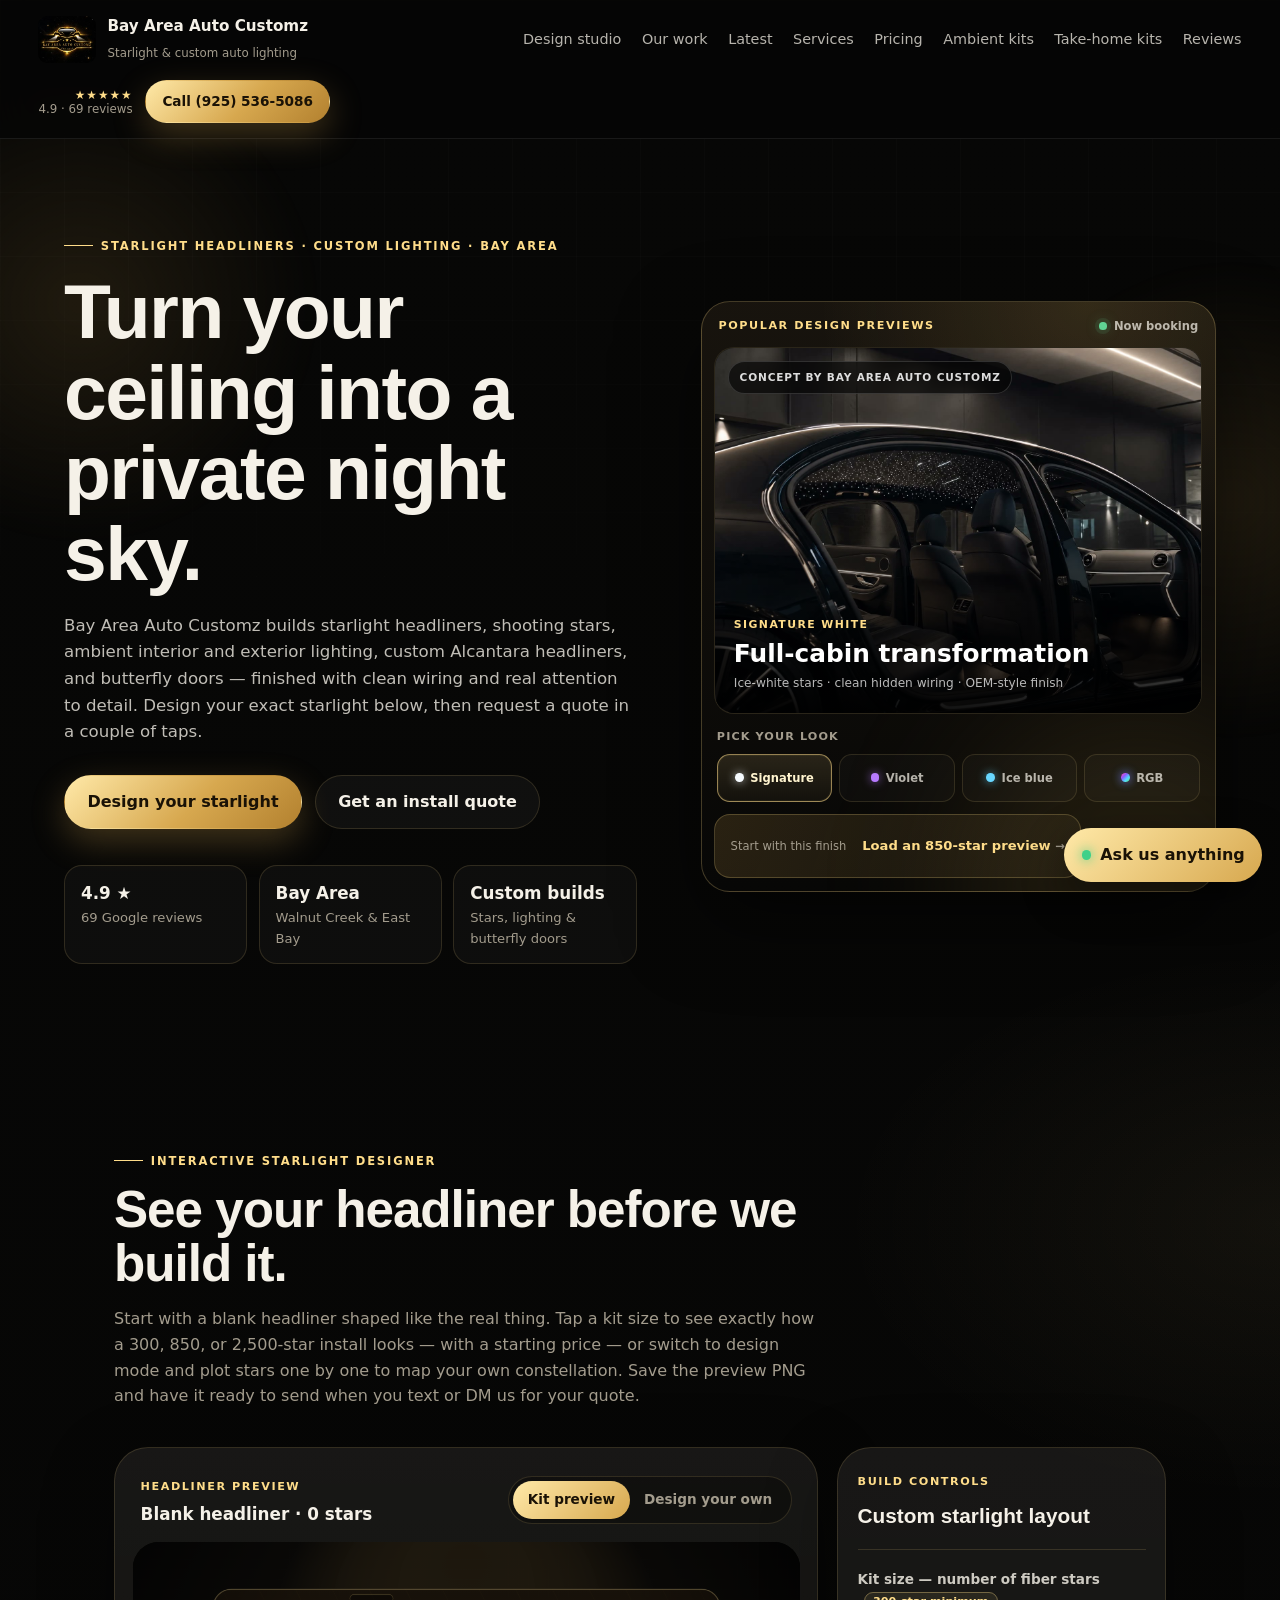
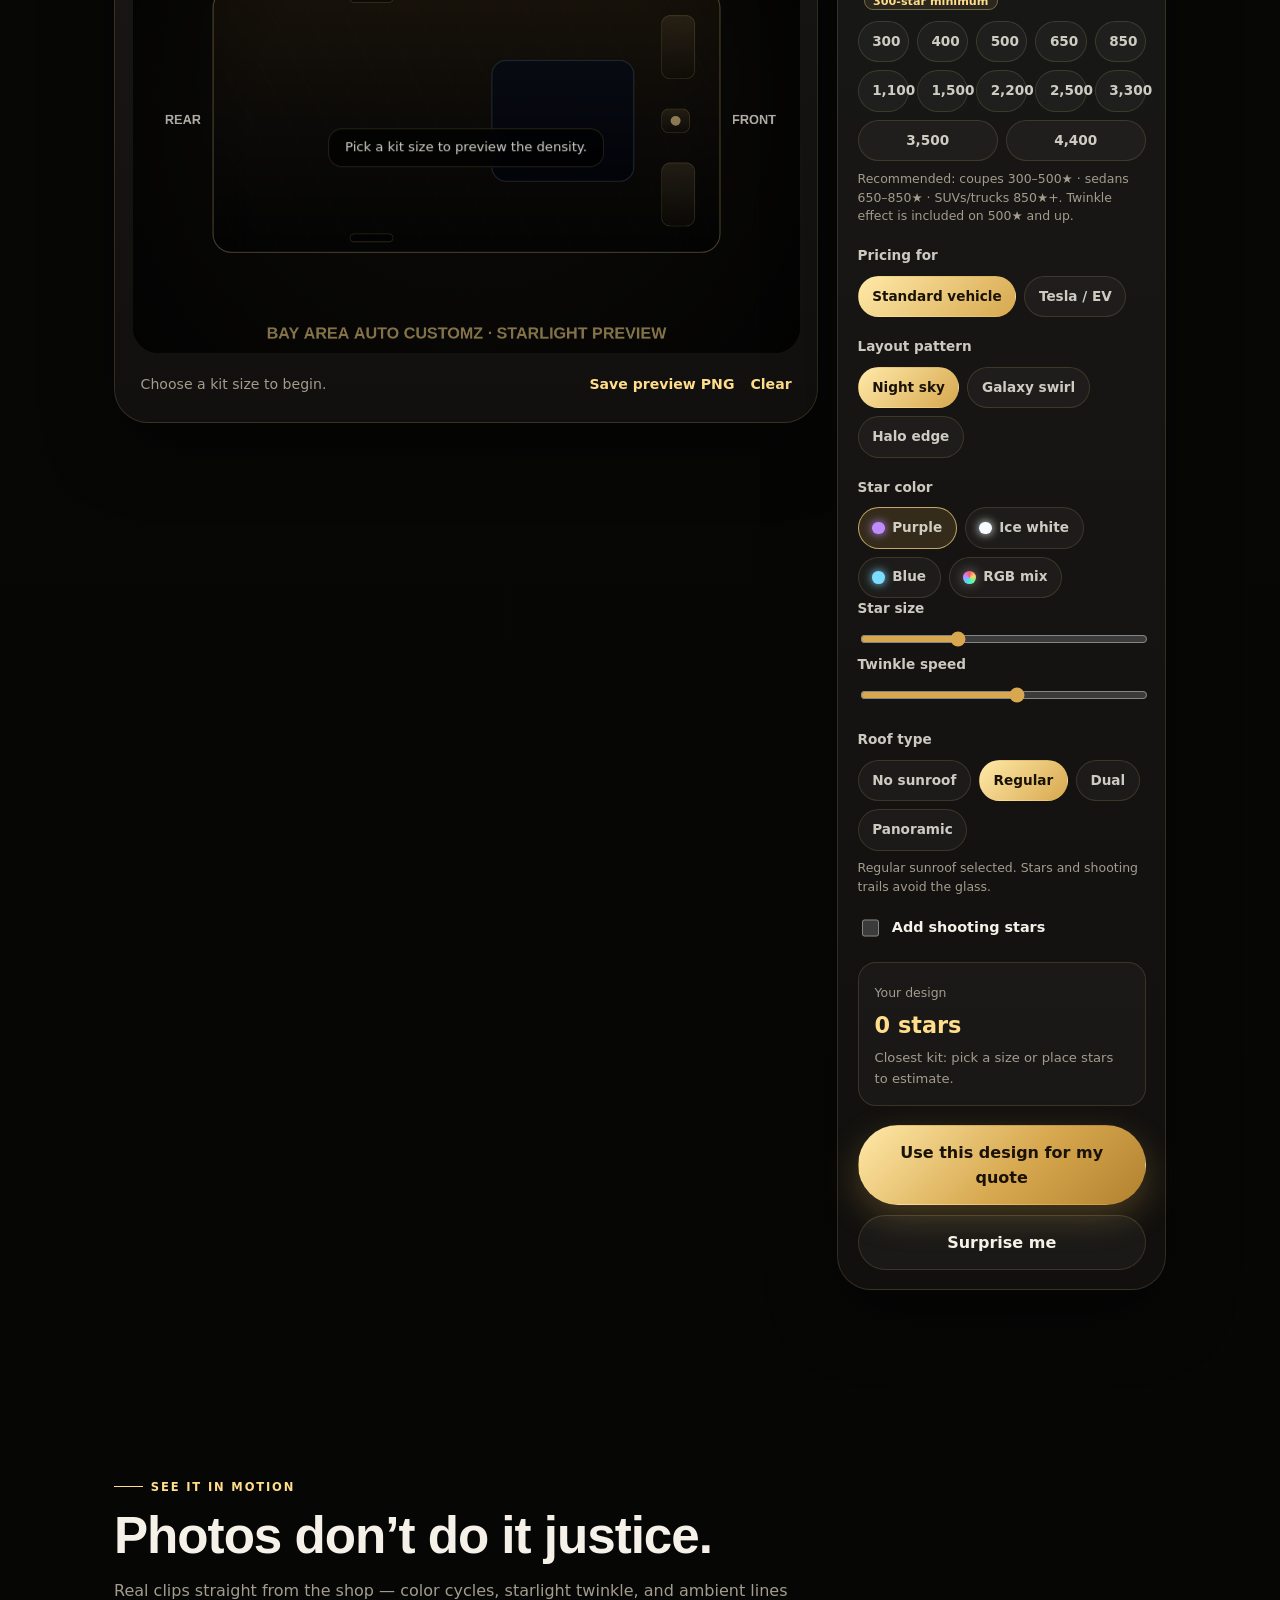
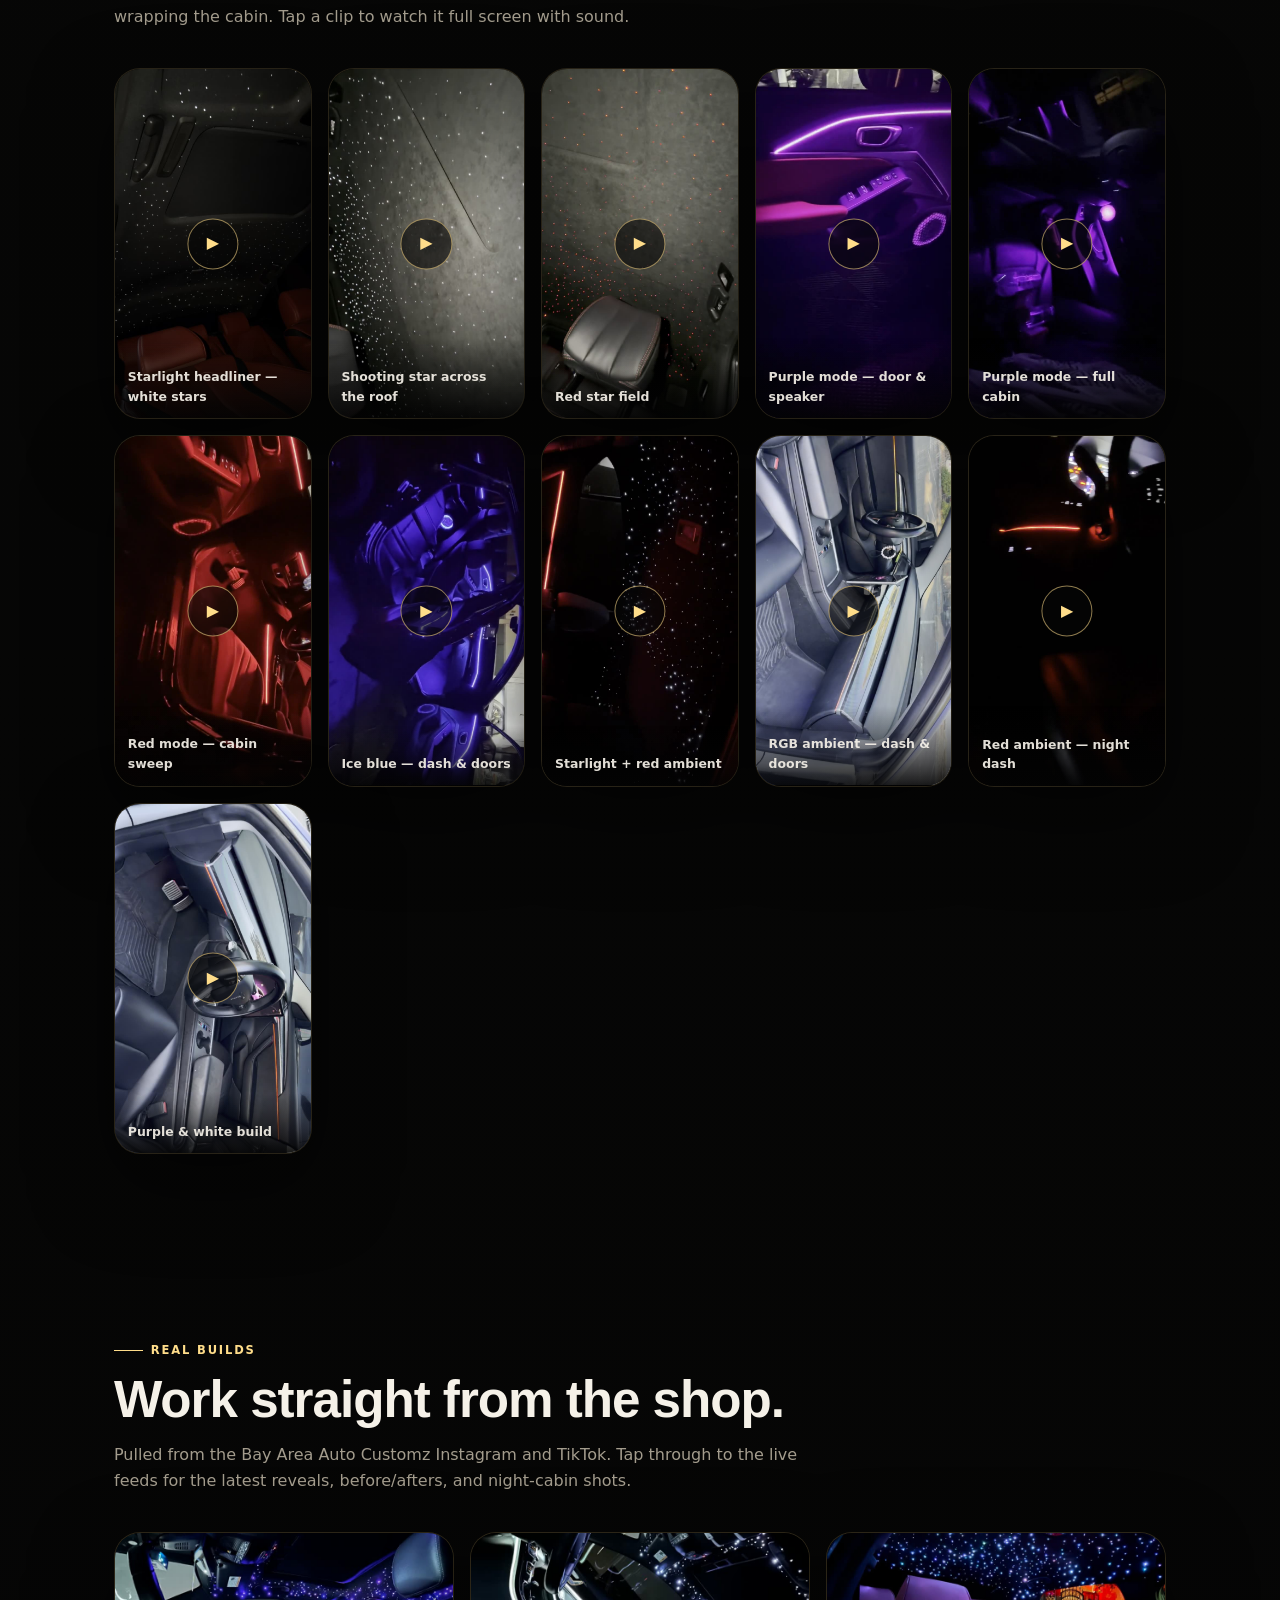
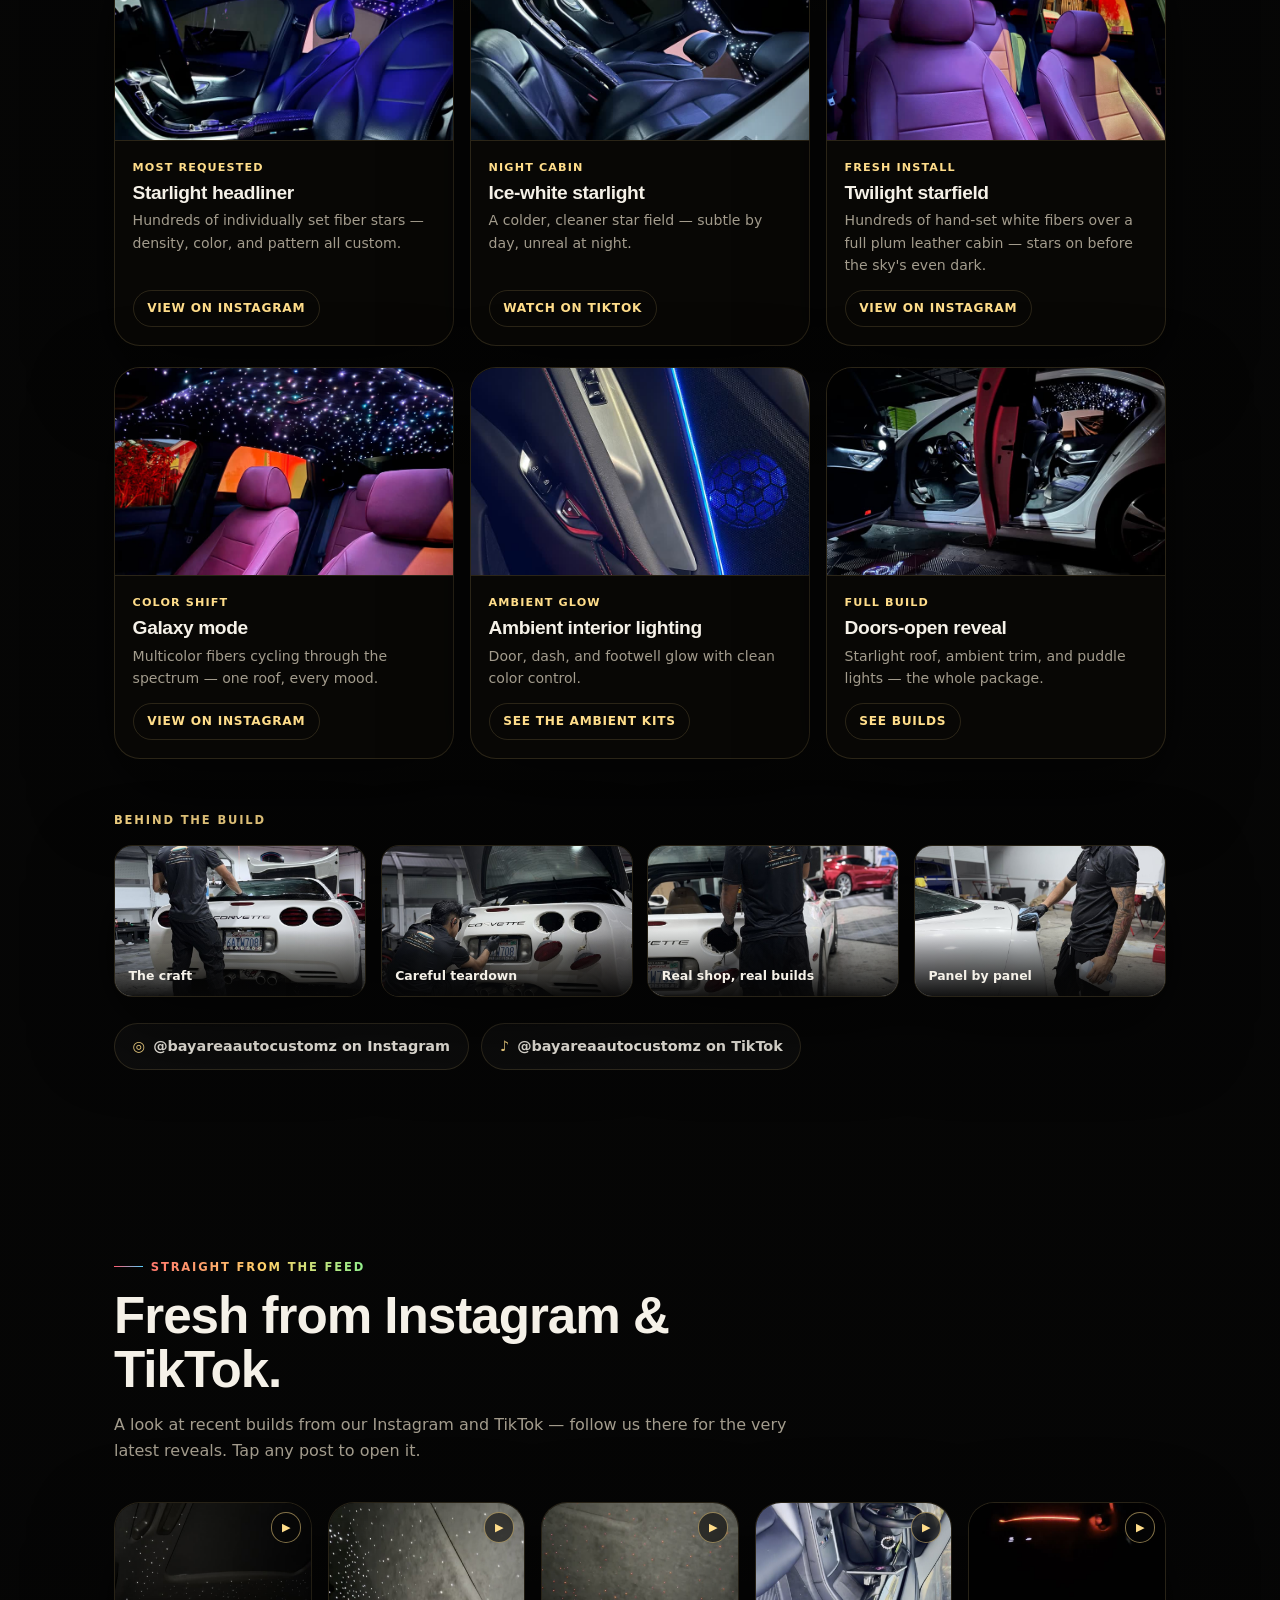
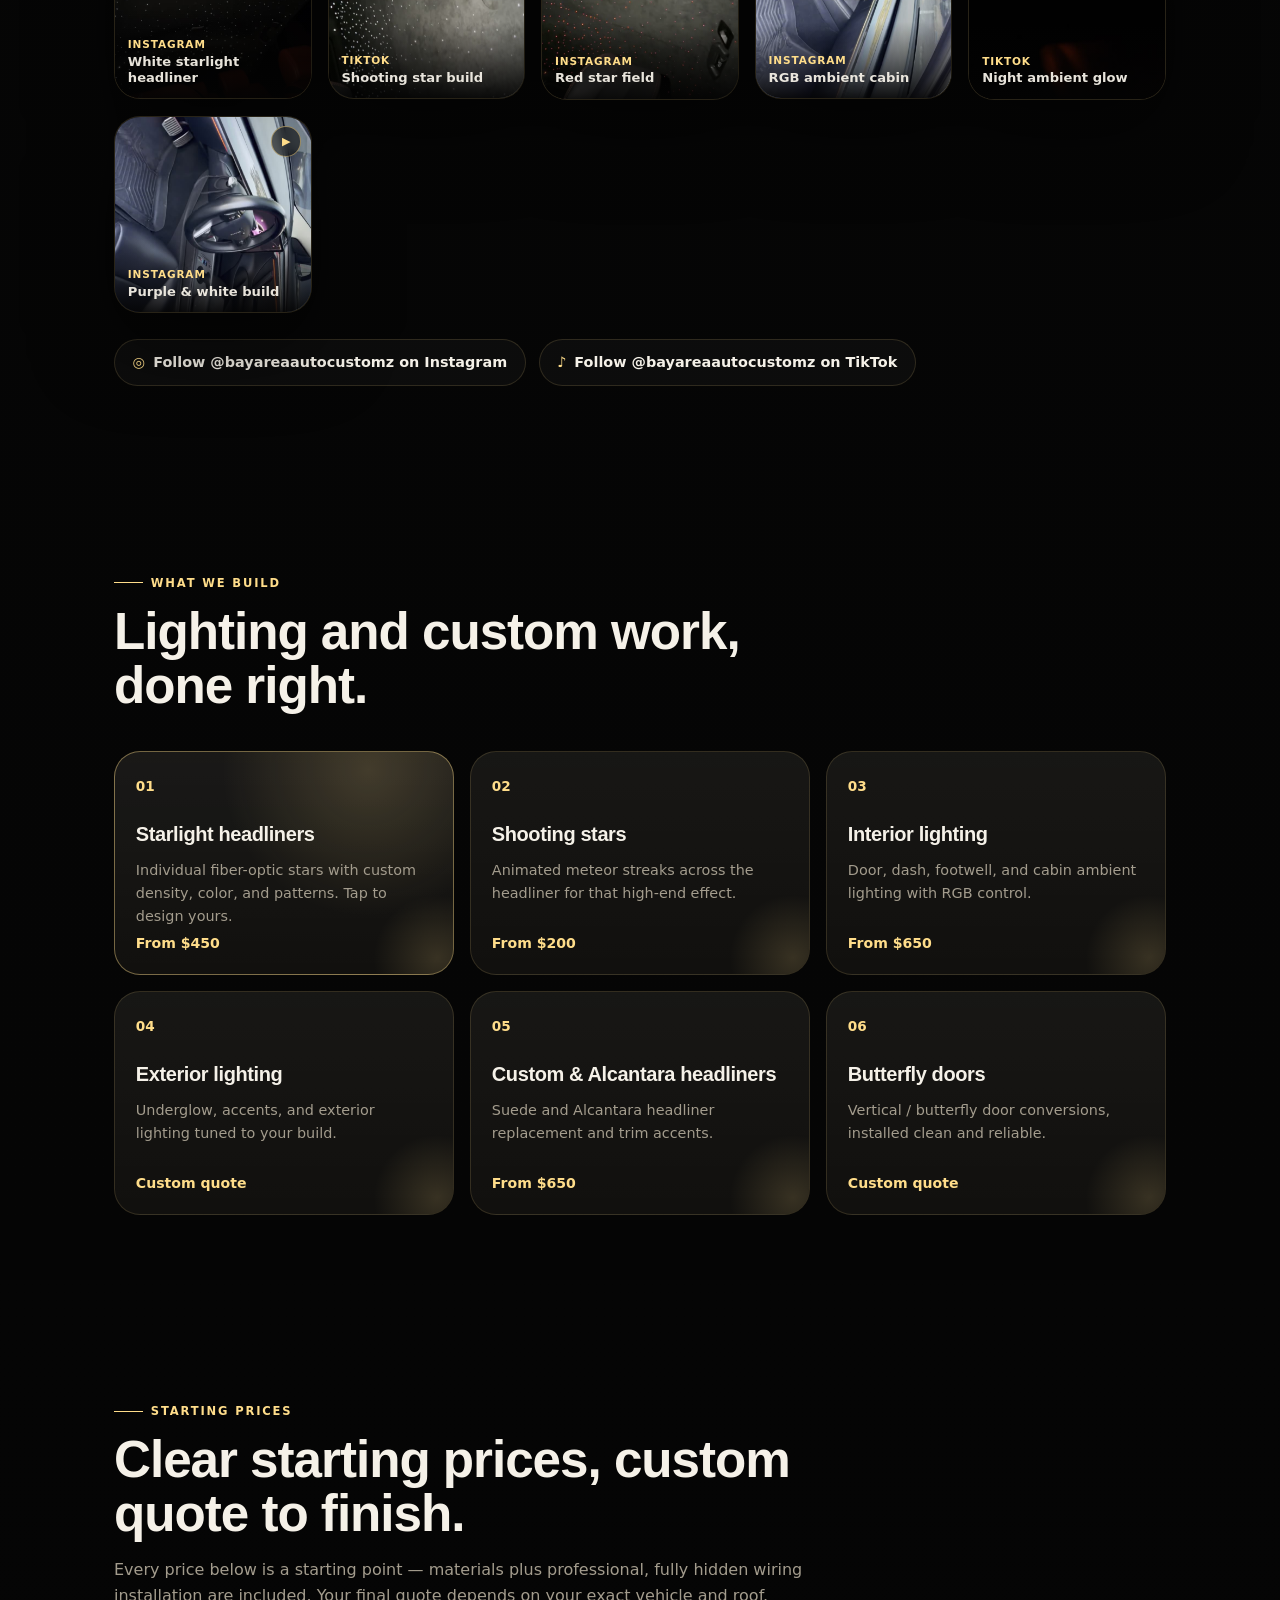
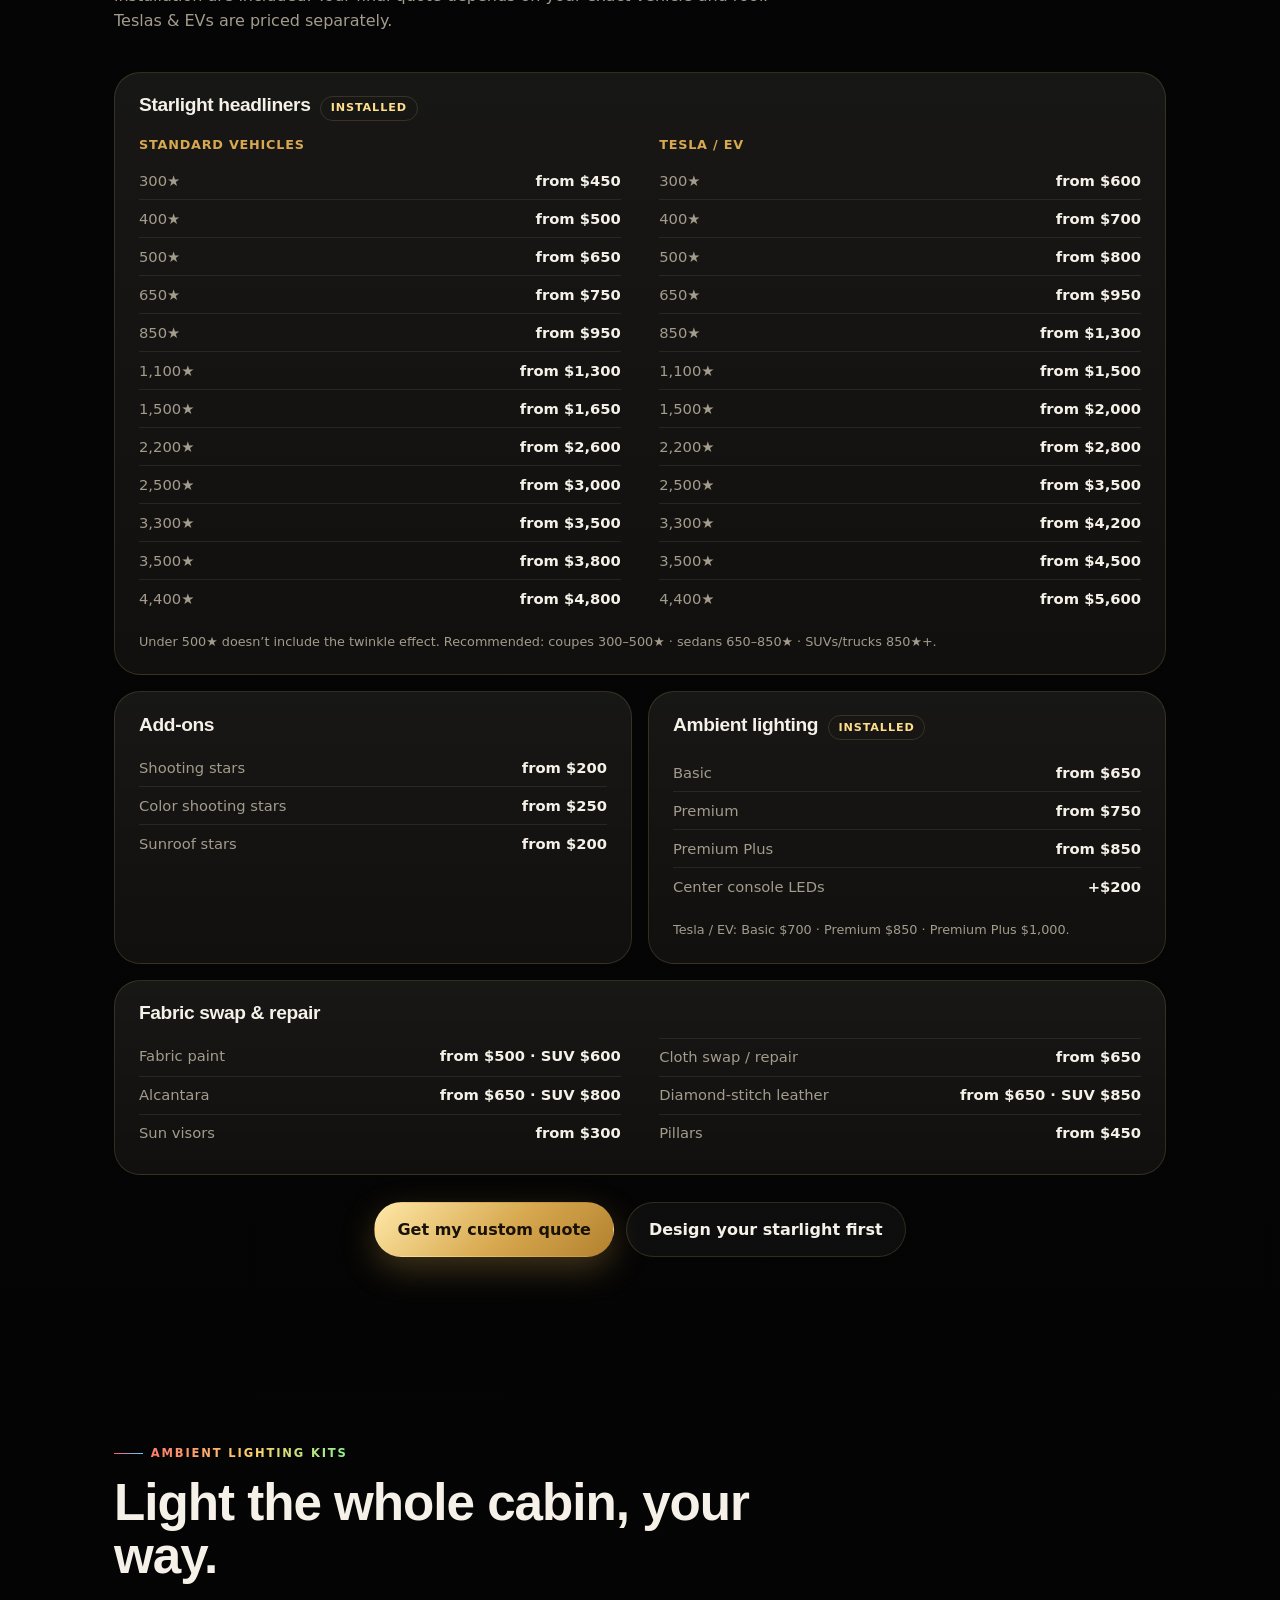
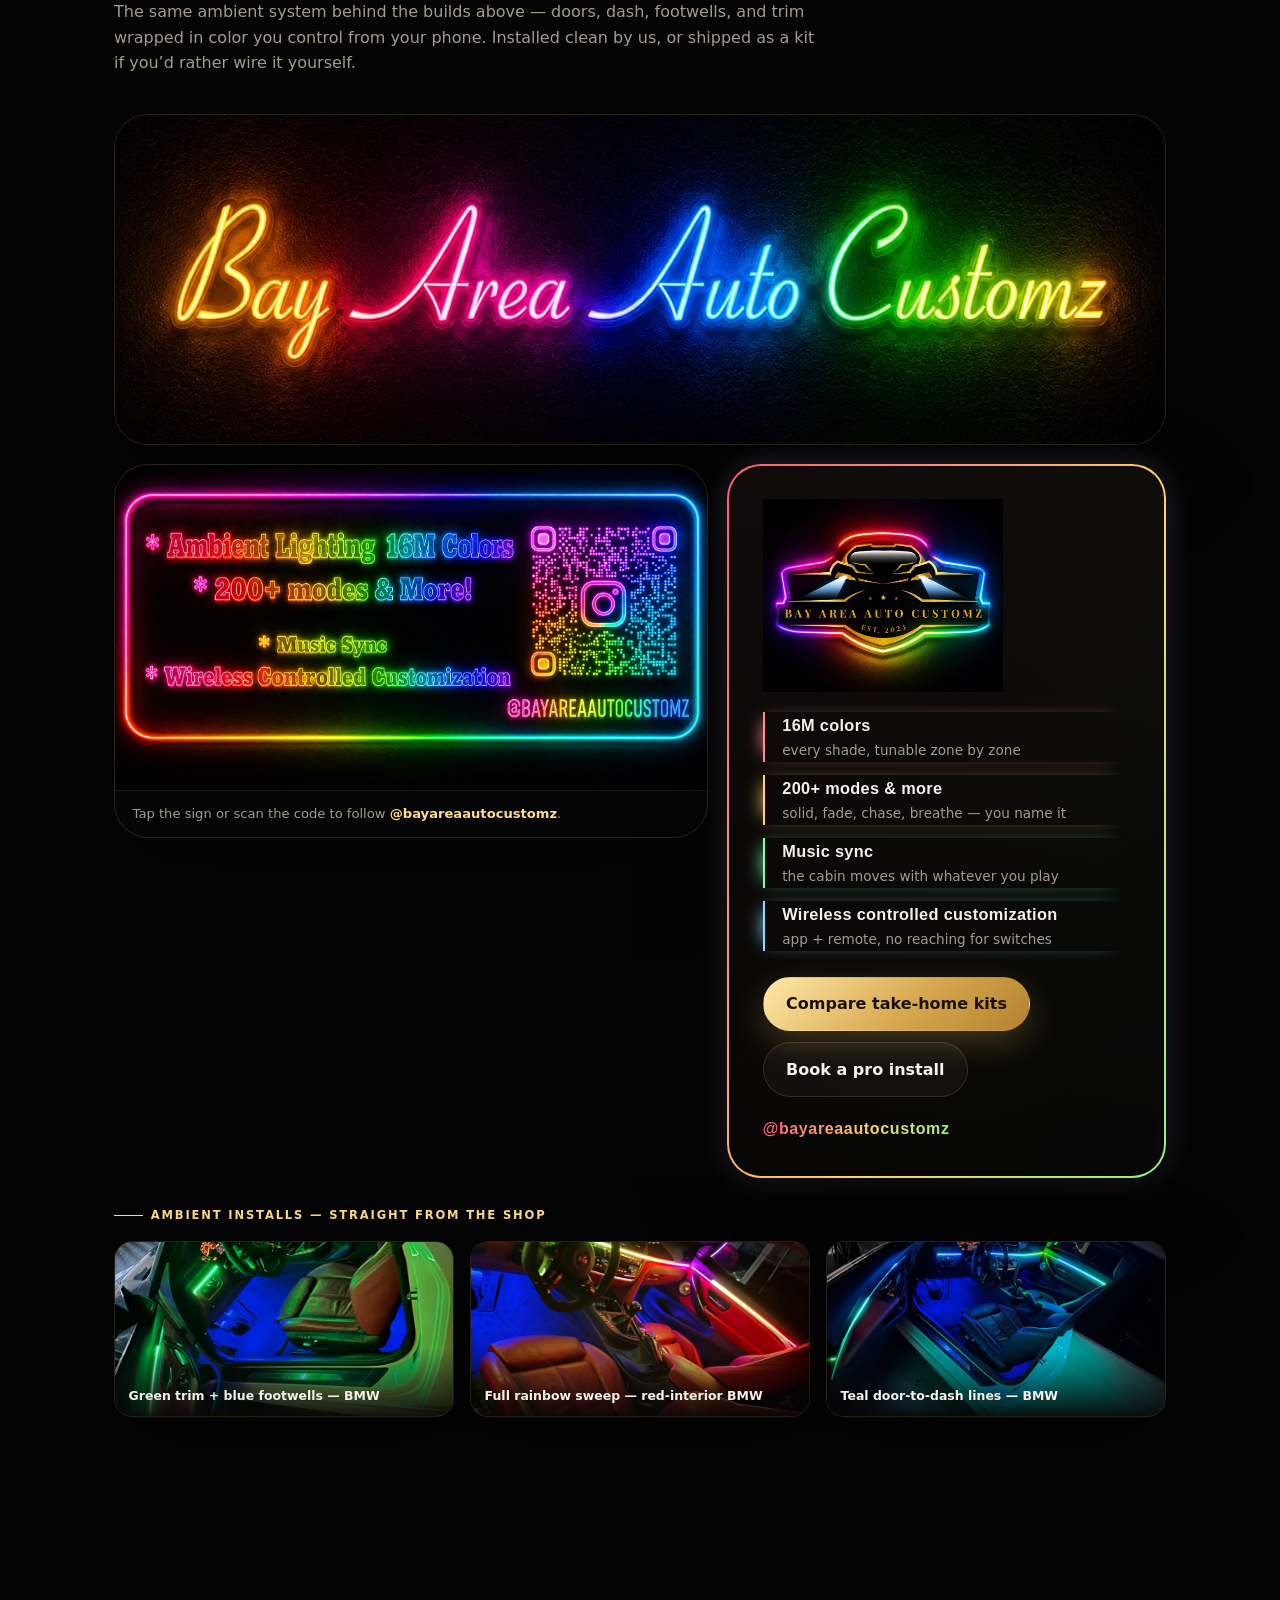
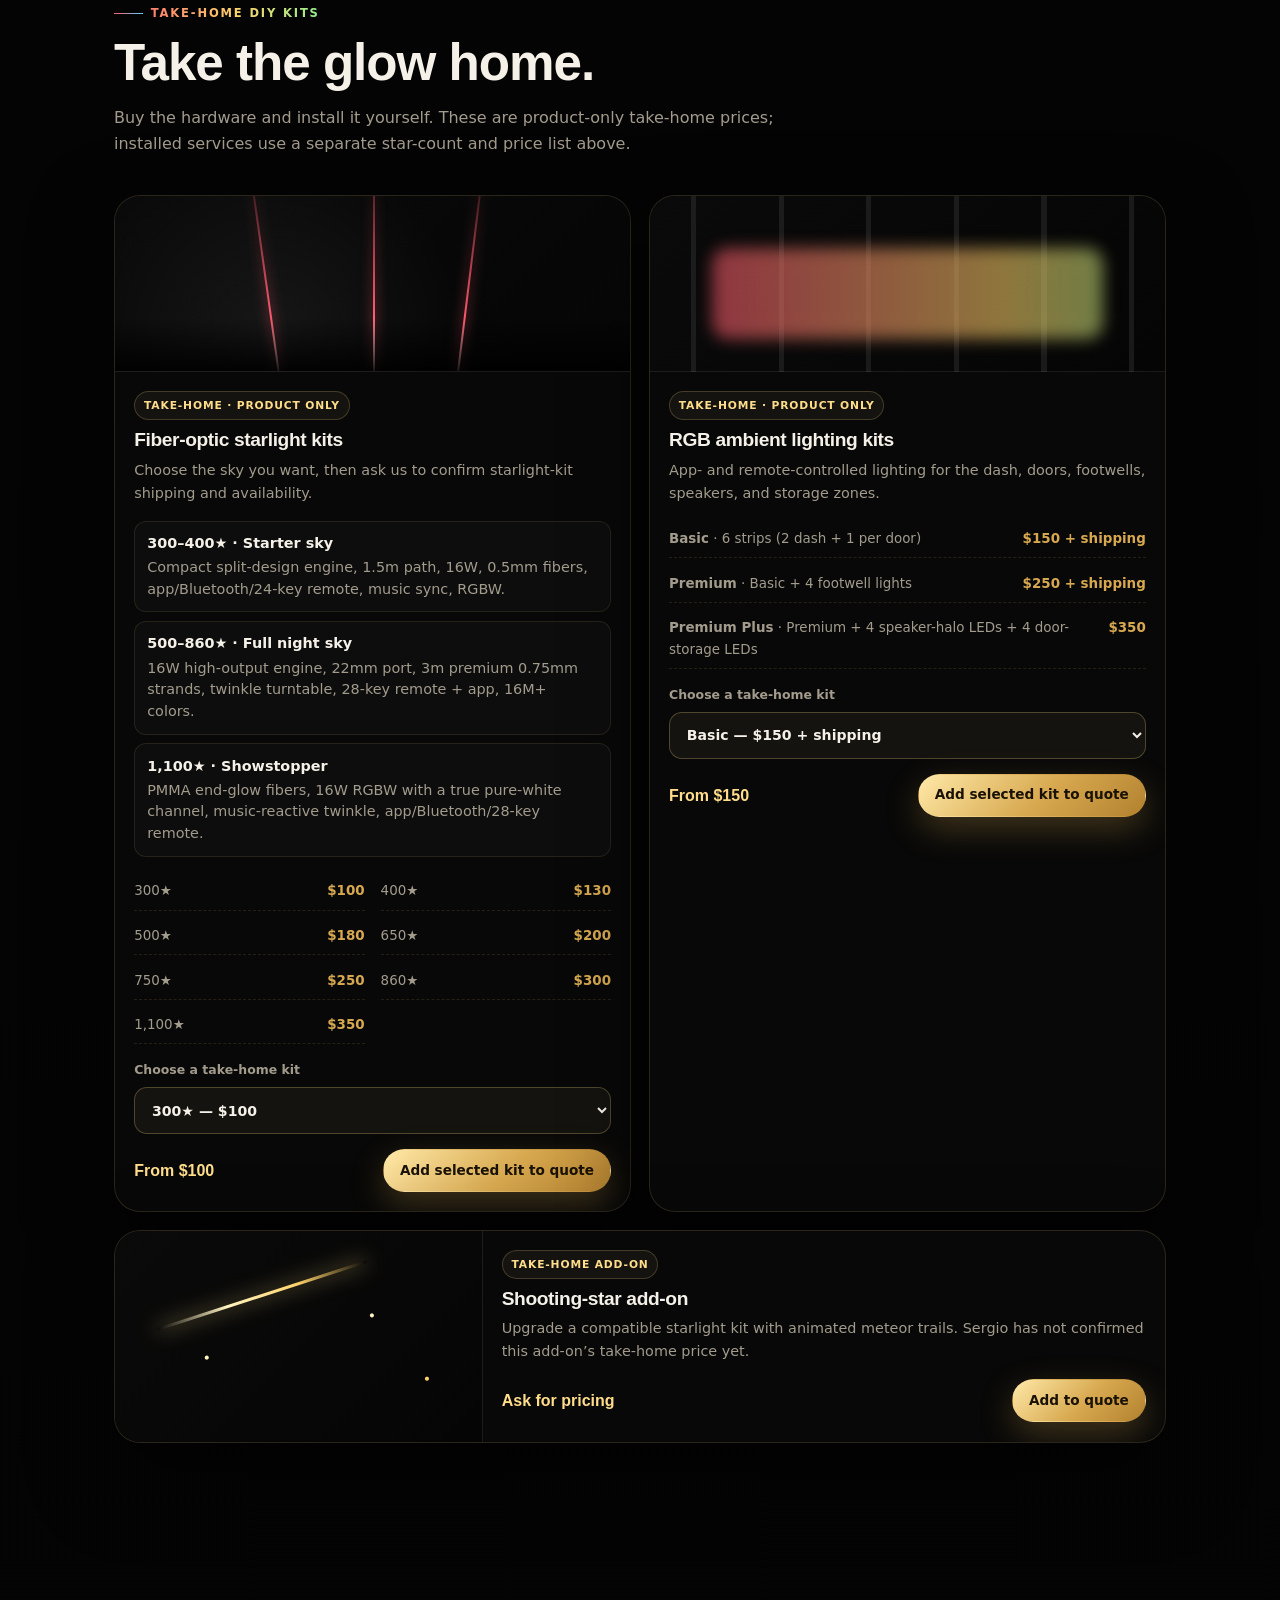
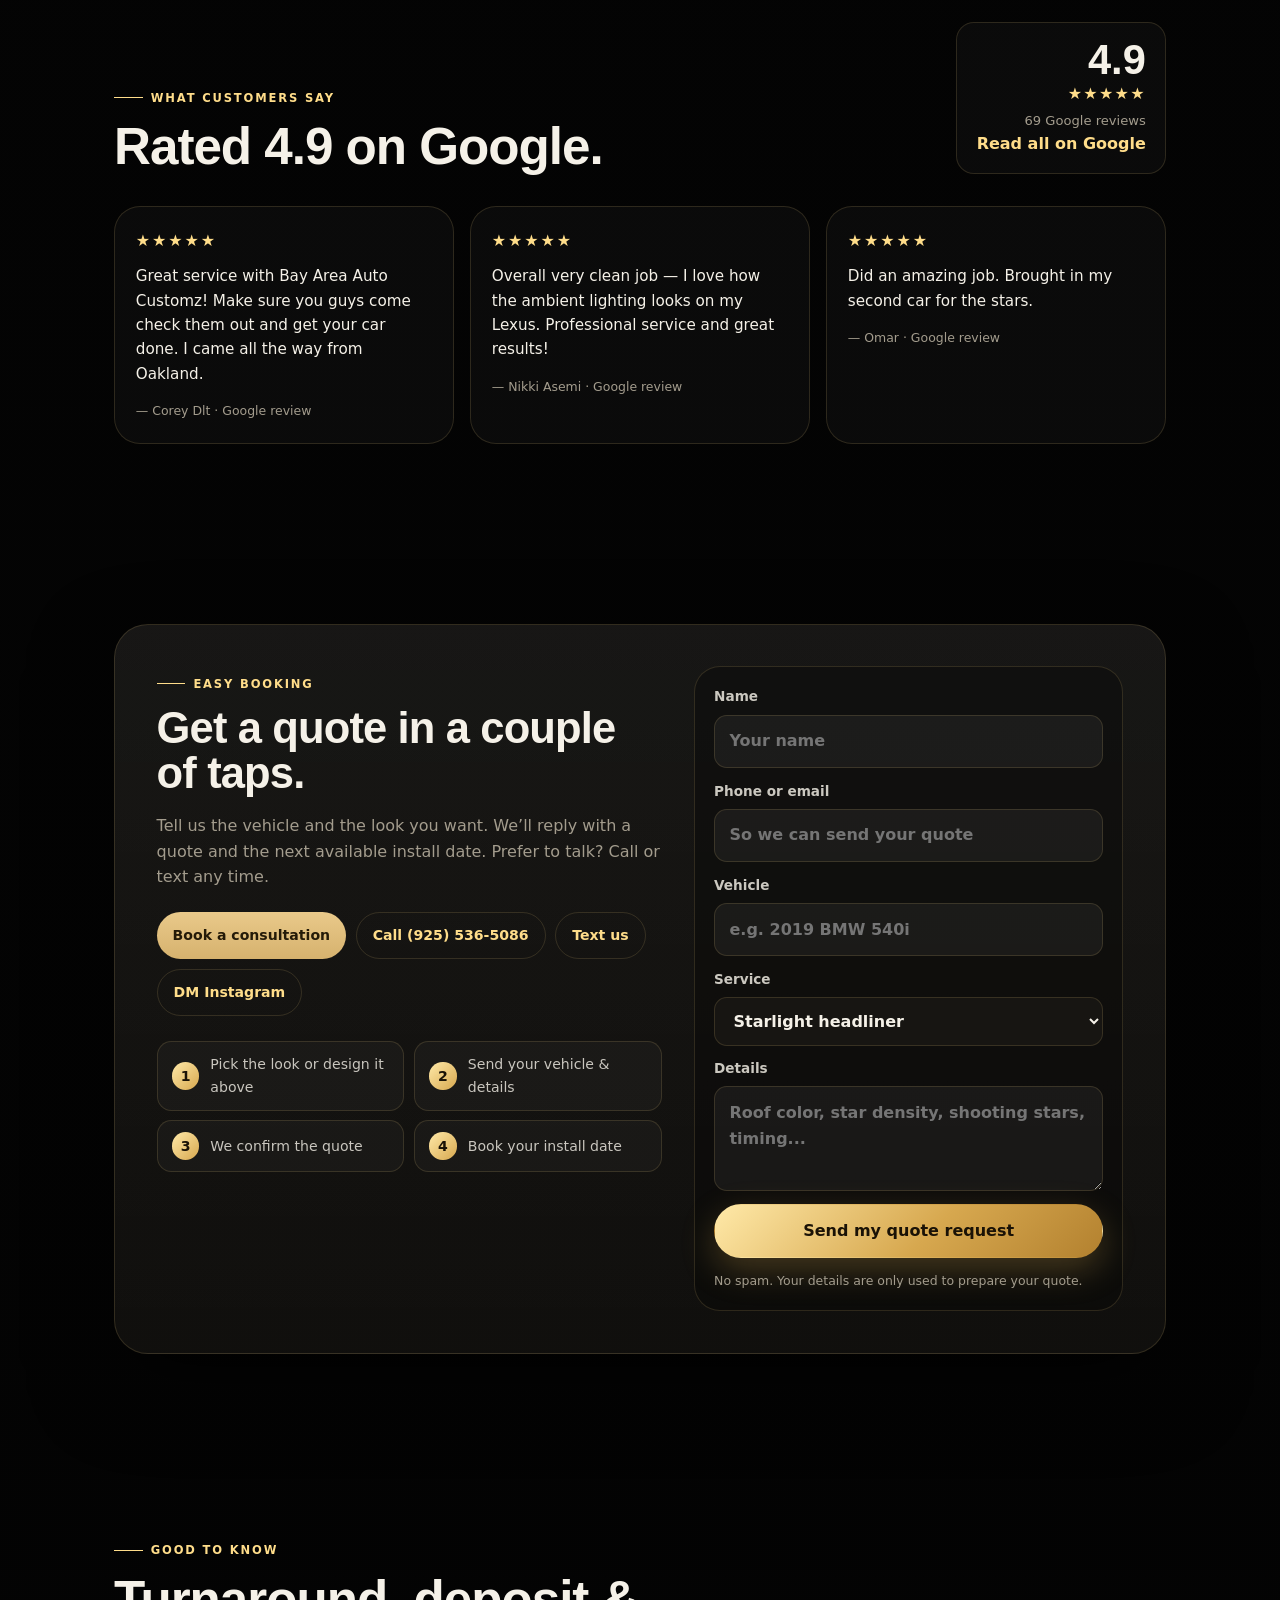
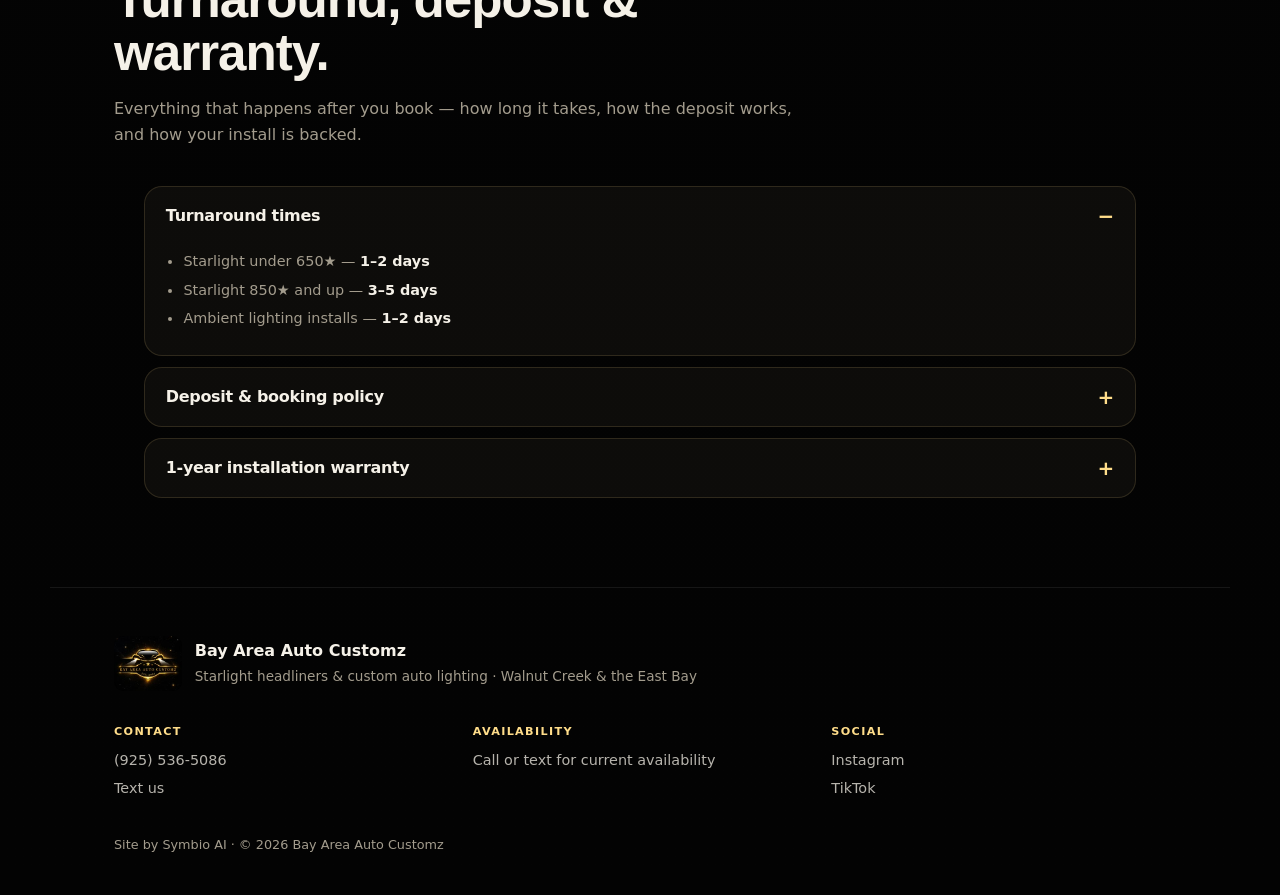
==== commit 353a994c: "Declutter the work section: 15 images -> 10, curated Client-reported 'too crowded'. Five of the nine" ====
--- a/index.html
+++ b/index.html
@@ -786,78 +786,9 @@
             </article>
           </div>
 
-          <div class="shots">
+          <p class="strip-label">Behind the build</p>
+          <div class="shots shots--craft">
             <figure class="shot">
-              <button class="media-zoom" type="button" data-lightbox aria-label="View larger photo">
-                <img
-                  src="images/starlight-mercedes-cabin.jpg"
-                  srcset="images/starlight-mercedes-cabin-800.jpg 800w, images/starlight-mercedes-cabin.jpg 1400w"
-                  sizes="(max-width: 680px) 92vw, (max-width: 1040px) 46vw, 350px"
-                  alt="Starlight roof over the rear cabin of a Mercedes C-Class"
-                  loading="lazy"
-                  width="1400"
-                  height="1867"
-                />
-              </button>
-              <figcaption>Rear-cabin star coverage</figcaption>
-            </figure>
-            <figure class="shot">
-              <button class="media-zoom" type="button" data-lightbox aria-label="View larger photo">
-                <img
-                  src="images/starlight-console-white.jpg"
-                  srcset="images/starlight-console-white-800.jpg 800w, images/starlight-console-white.jpg 1400w"
-                  sizes="(max-width: 680px) 92vw, (max-width: 1040px) 46vw, 350px"
-                  alt="Lit center console trim with a starlight headliner above in a Mercedes"
-                  loading="lazy"
-                  width="1400"
-                  height="1867"
-                />
-              </button>
-              <figcaption>Console glow + starlight</figcaption>
-            </figure>
-            <figure class="shot">
-              <button class="media-zoom" type="button" data-lightbox aria-label="View larger photo">
-                <img
-                  src="images/starlight-roof-console.jpg"
-                  srcset="images/starlight-roof-console-800.jpg 800w, images/starlight-roof-console.jpg 1400w"
-                  sizes="(max-width: 680px) 92vw, (max-width: 1040px) 46vw, 350px"
-                  alt="Starlight headliner and illuminated dash trim seen from the open driver door"
-                  loading="lazy"
-                  width="1400"
-                  height="1050"
-                />
-              </button>
-              <figcaption>From the driver&rsquo;s door</figcaption>
-            </figure>
-            <figure class="shot">
-              <button class="media-zoom" type="button" data-lightbox aria-label="View larger photo">
-                <img
-                  src="images/starlight-roof-doors.jpg"
-                  srcset="images/starlight-roof-doors-800.jpg 800w, images/starlight-roof-doors.jpg 1400w"
-                  sizes="(max-width: 680px) 92vw, (max-width: 1040px) 46vw, 350px"
-                  alt="Star fibers wrapping the roof and pillars of a Mercedes cabin"
-                  loading="lazy"
-                  width="1400"
-                  height="1867"
-                />
-              </button>
-              <figcaption>Roof-to-pillar coverage</figcaption>
-            </figure>
-            <figure class="shot">
-              <button class="media-zoom" type="button" data-lightbox aria-label="View larger photo">
-                <img
-                  src="images/starlight-camaro-blue.jpg"
-                  srcset="images/starlight-camaro-blue-800.jpg 800w, images/starlight-camaro-blue.jpg 1400w"
-                  sizes="(max-width: 680px) 92vw, (max-width: 1040px) 46vw, 350px"
-                  alt="Ice-blue starlight headliner over blue leather seats in a Camaro"
-                  loading="lazy"
-                  width="1400"
-                  height="1867"
-                />
-              </button>
-              <figcaption>Ice-blue starlight — Camaro</figcaption>
-            </figure>
-            <figure class="shot shot--featured">
               <button class="media-zoom" type="button" data-lightbox aria-label="View larger photo">
                 <img
                   src="images/shop-craft-01.jpg"
@@ -869,7 +800,7 @@
                   height="1867"
                 />
               </button>
-              <figcaption>The craft behind every build</figcaption>
+              <figcaption>The craft</figcaption>
             </figure>
             <figure class="shot">
               <button class="media-zoom" type="button" data-lightbox aria-label="View larger photo">
@@ -883,7 +814,7 @@
                   height="1867"
                 />
               </button>
-              <figcaption>Every install starts with a careful teardown</figcaption>
+              <figcaption>Careful teardown</figcaption>
             </figure>
             <figure class="shot">
               <button class="media-zoom" type="button" data-lightbox aria-label="View larger photo">
@@ -911,7 +842,7 @@
                   height="1867"
                 />
               </button>
-              <figcaption>Detail work, panel by panel</figcaption>
+              <figcaption>Panel by panel</figcaption>
             </figure>
           </div>
 
--- a/styles.css
+++ b/styles.css
@@ -737,7 +737,7 @@
   border-radius: 1.6rem;
   background: #050505;
   cursor: crosshair;
-  touch-action: none;
+  touch-action: pan-y; /* design mode sets "none" via JS (2026-07-28 audit) */
 }
 
 .canvas-hint {
@@ -1020,9 +1020,12 @@
 }
 
 /* ------------------------------------------------------------- gallery */
+/* 6 tiles: 3 columns = two complete rows. The old 4-col grid left a 2-slot
+   hole in row 2 (client-reported 2026-07-28) — don't use a column count the
+   tile count doesn't divide by. */
 .gallery {
   display: grid;
-  grid-template-columns: repeat(4, minmax(0, 1fr));
+  grid-template-columns: repeat(3, minmax(0, 1fr));
   gap: 1rem;
 }
 
@@ -1037,6 +1040,9 @@
   box-shadow: var(--shadow);
 }
 
+/* .tile--tall is intentionally NOT a span: 6 tiles across 3 columns is two
+   perfect rows, and any span makes it 7 cells => an orphan in row 3
+   (measured 2026-07-28). Uniform tiles, uniform rhythm. */
 .tile--tall {
   grid-row: span 1;
 }
@@ -1083,8 +1089,18 @@
     radial-gradient(circle, rgba(255, 221, 138, 0.12), rgba(0, 0, 0, 0.85));
 }
 
+/* Fill the card and pin the CTA to the bottom so every "View on Instagram"
+   button lands on the same baseline regardless of copy length. */
 .tile__body {
+  display: flex;
+  flex: 1;
+  flex-direction: column;
+  align-items: flex-start;
   padding: 1.1rem;
+}
+
+.tile__body p {
+  flex: 1;
 }
 
 .tag {
@@ -1278,36 +1294,92 @@
   width: 100%;
 }
 
+/* Editorial mosaic (rebuilt 2026-07-28 — the old uniform 3-col grid with
+   fixed-height images and captions dangling underneath read as "randomly
+   placed"). Fixed row height + a real 2x2 lead photo gives the grid an
+   anchor and a deliberate rhythm; 9 shots = 4 cells (lead) + 8 = 4 tidy rows. */
 .shots {
   display: grid;
   grid-template-columns: repeat(3, minmax(0, 1fr));
+  grid-auto-rows: 11rem;
   gap: 1rem;
   margin-top: 1rem;
 }
 
 .shot {
+  position: relative;
   margin: 0;
-}
-
-.shot .media-zoom img {
-  height: 15rem;
-  object-fit: cover;
+  overflow: hidden;
   border: 1px solid var(--line);
   border-radius: var(--radius);
   box-shadow: var(--shadow);
   transition: transform 160ms ease, border-color 160ms ease;
 }
 
-.shot .media-zoom:hover img,
-.shot .media-zoom:focus-visible img {
+.shot--featured {
+  grid-column: span 2;
+  grid-row: span 2;
+}
+
+.shot .media-zoom {
+  display: block;
+  width: 100%;
+  height: 100%;
+  padding: 0;
+  border: 0;
+  background: none;
+  cursor: zoom-in;
+}
+
+.shot .media-zoom img {
+  width: 100%;
+  height: 100%;
+  object-fit: cover;
+  border: 0;
+  border-radius: 0;
+  transition: transform 500ms cubic-bezier(0.2, 0.7, 0.2, 1);
+}
+
+.shot:hover,
+.shot:focus-within {
+  border-color: rgba(255, 221, 138, 0.45);
   transform: translateY(-2px);
-  border-color: rgba(255, 221, 138, 0.45);
-}
-
+}
+
+.shot:hover .media-zoom img,
+.shot:focus-within .media-zoom img {
+  transform: scale(1.05);
+}
+
+/* caption rides on the image so every tile ends at the same edge */
 .shot figcaption {
-  margin-top: 0.5rem;
-  color: var(--muted);
-  font-size: 0.8rem;
+  position: absolute;
+  inset: auto 0 0 0;
+  margin: 0;
+  padding: 2.4rem 0.85rem 0.7rem;
+  background: linear-gradient(180deg, transparent, rgba(6, 6, 6, 0.92));
+  color: var(--text);
+  font-size: 0.78rem;
+  font-weight: 600;
+  line-height: 1.35;
+  pointer-events: none;
+}
+
+@media (max-width: 1040px) {
+  .shots {
+    grid-auto-rows: 9rem;
+  }
+}
+
+@media (max-width: 680px) {
+  .shots {
+    grid-template-columns: repeat(2, minmax(0, 1fr));
+    grid-auto-rows: 8rem;
+  }
+  .shot--featured {
+    grid-column: span 2;
+    grid-row: span 2;
+  }
 }
 
 /* ------------------------------------------------------------ services */
@@ -3000,3 +3072,43 @@
     border-radius: 12px;
   }
 }
+
+/* ---------------------------------------------- behind-the-build strip
+   The work section used to stack 15 images (6 story tiles + 9 photos) and
+   read as a wall — 5 of those photos just repeated the starlight the tiles
+   already showcase (client-reported "too crowded", 2026-07-28). What's left
+   is one deliberate 4-across row of process shots: a different story from
+   the results above, given room to breathe. */
+.strip-label {
+  margin: 3.25rem 0 0.9rem;
+  color: var(--gold-bright);
+  font-size: 0.72rem;
+  font-weight: 800;
+  letter-spacing: 0.16em;
+  text-transform: uppercase;
+}
+
+.shots--craft {
+  grid-template-columns: repeat(4, minmax(0, 1fr));
+  grid-auto-rows: 9.5rem;
+  gap: 0.9rem;
+}
+
+@media (max-width: 1040px) {
+  .shots--craft {
+    grid-template-columns: repeat(2, minmax(0, 1fr));
+    grid-auto-rows: 10rem;
+  }
+}
+
+@media (max-width: 560px) {
+  .shots--craft {
+    grid-template-columns: repeat(2, minmax(0, 1fr));
+    grid-auto-rows: 7.5rem;
+  }
+}
+
+/* more air between the story tiles and the process strip */
+.gallery {
+  row-gap: 1.35rem;
+}
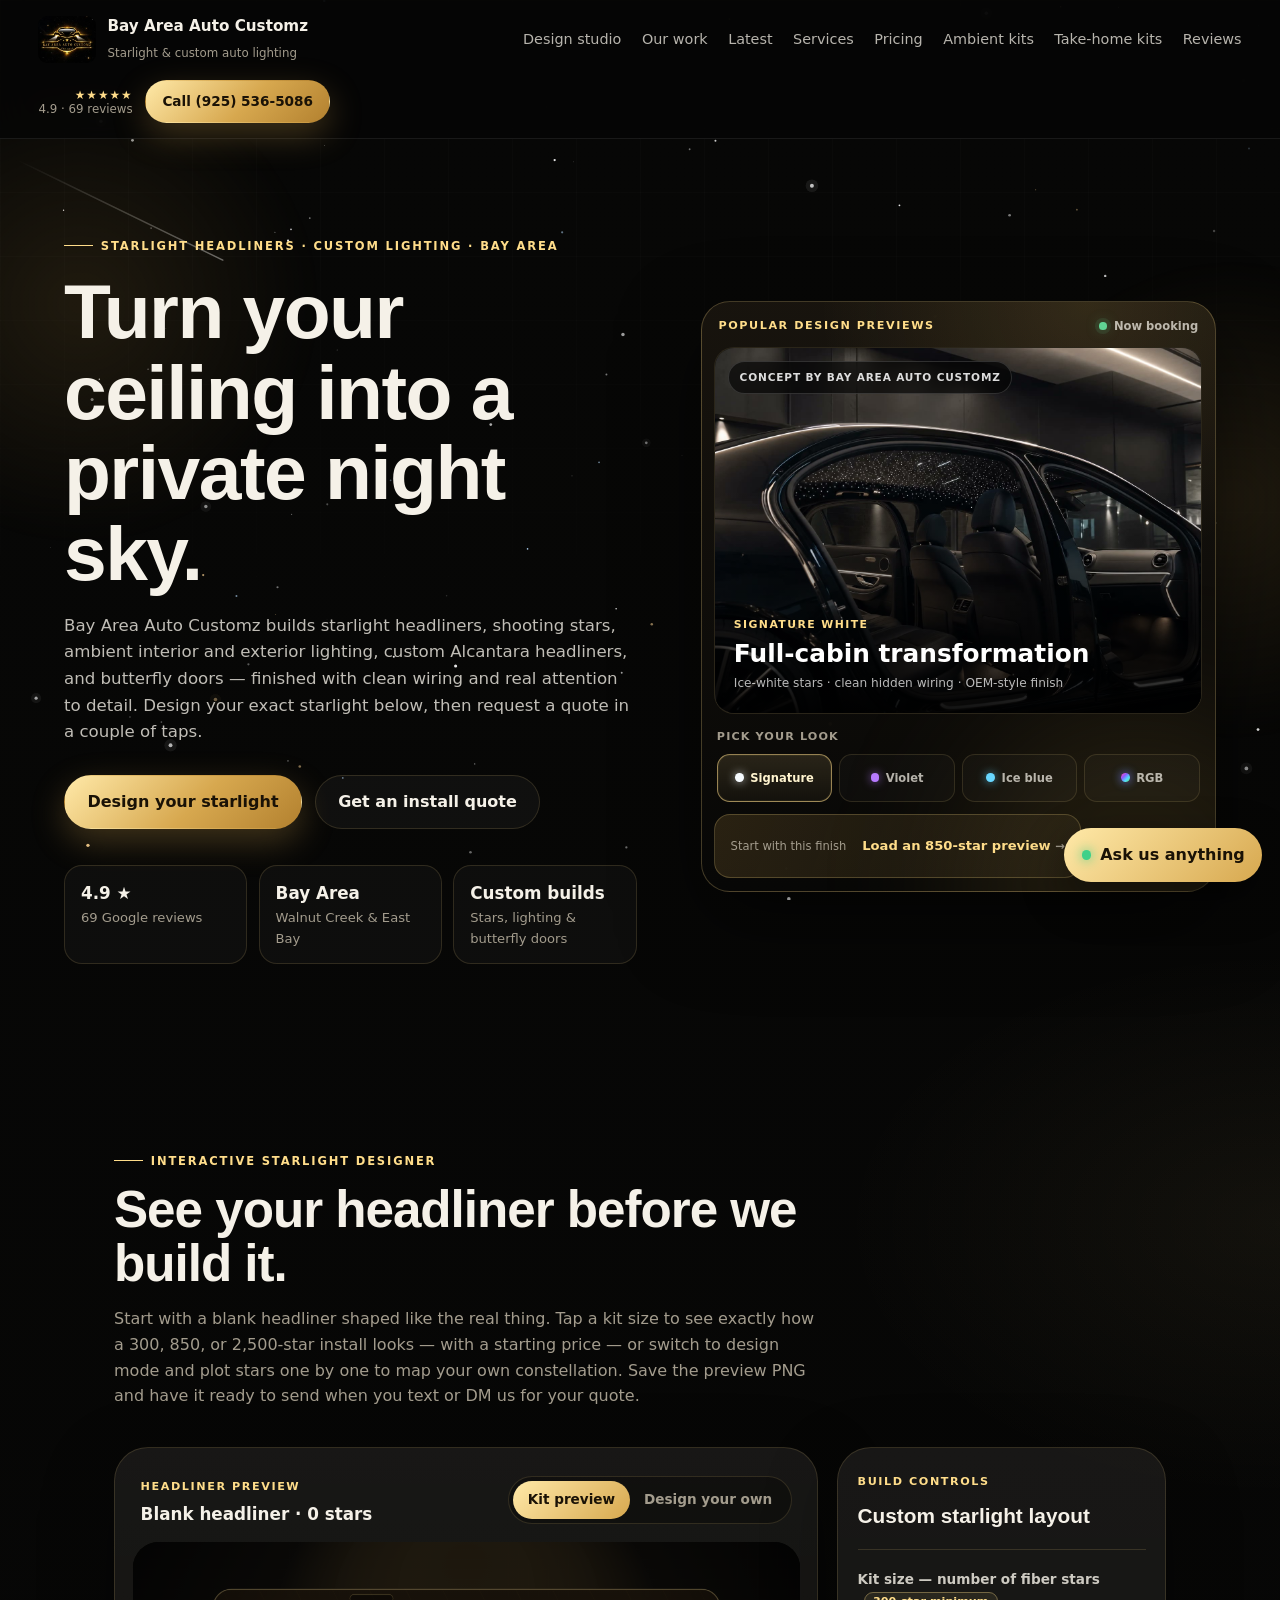
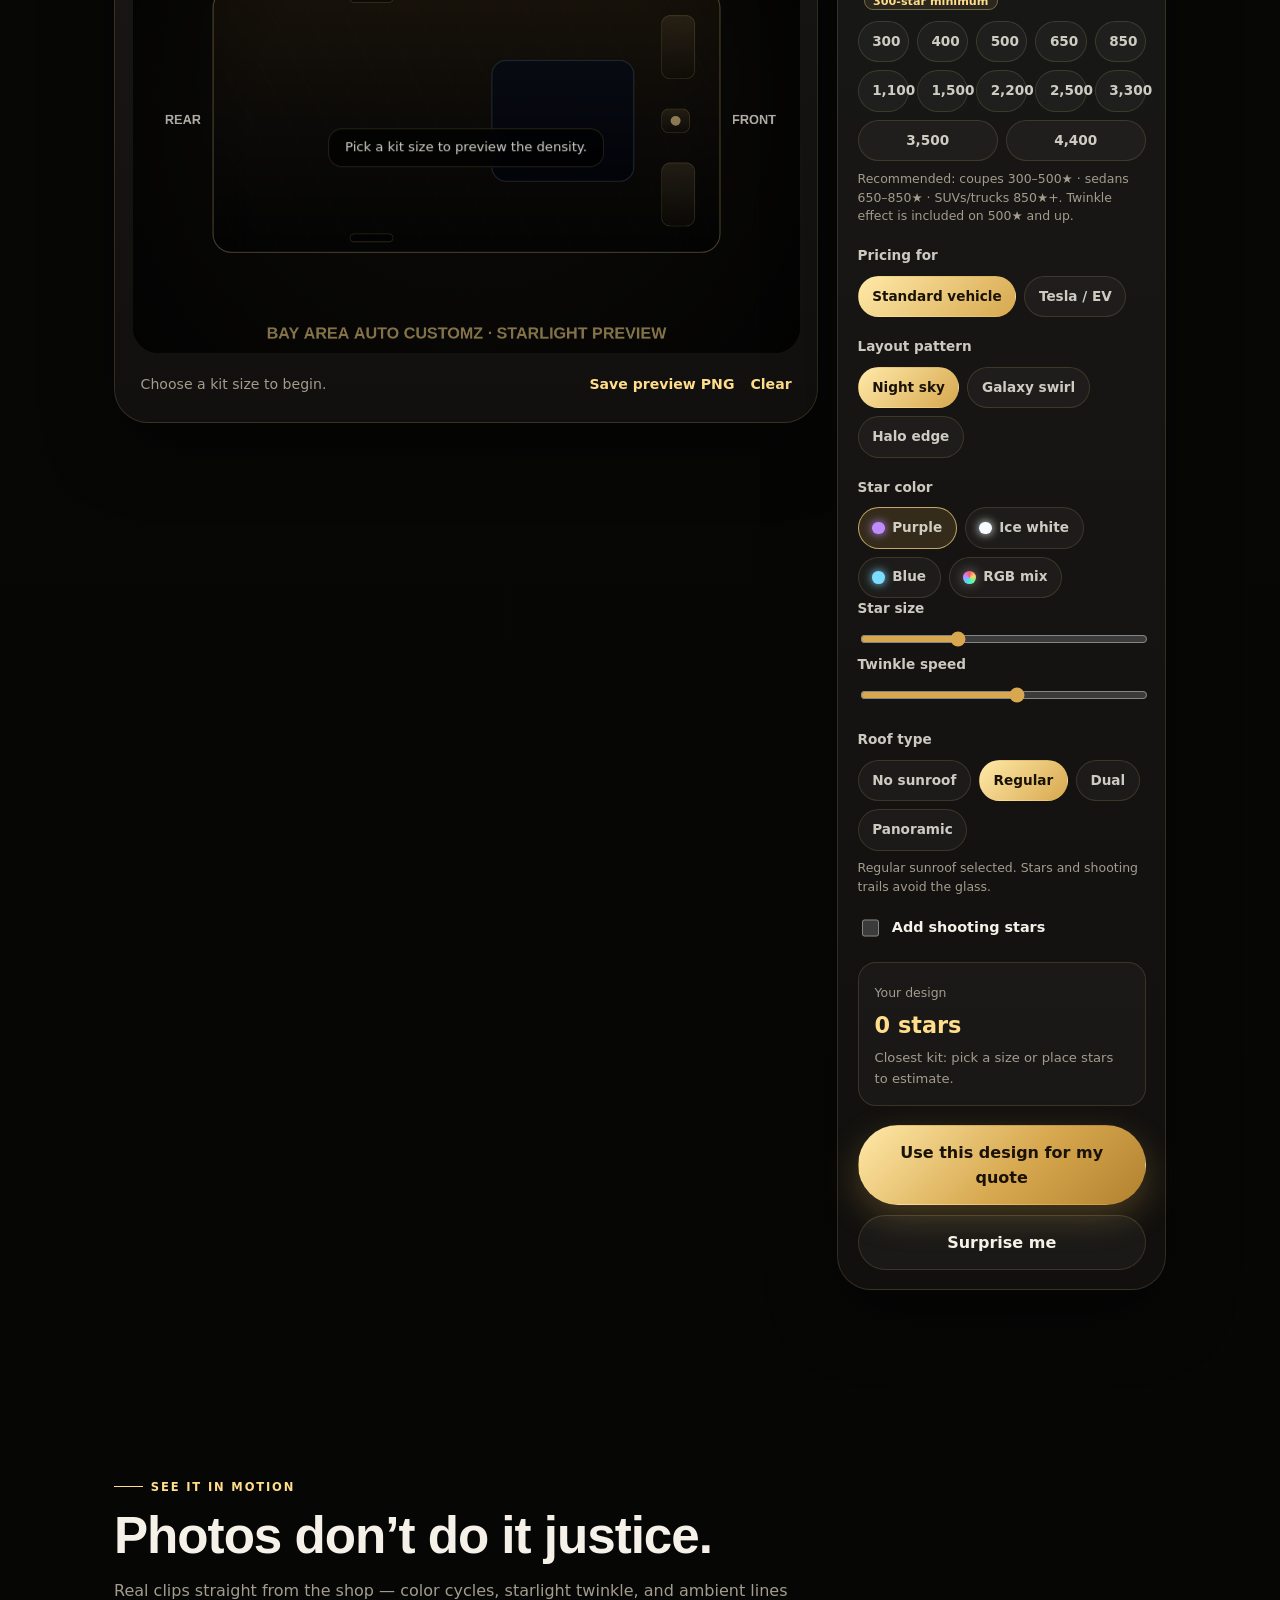
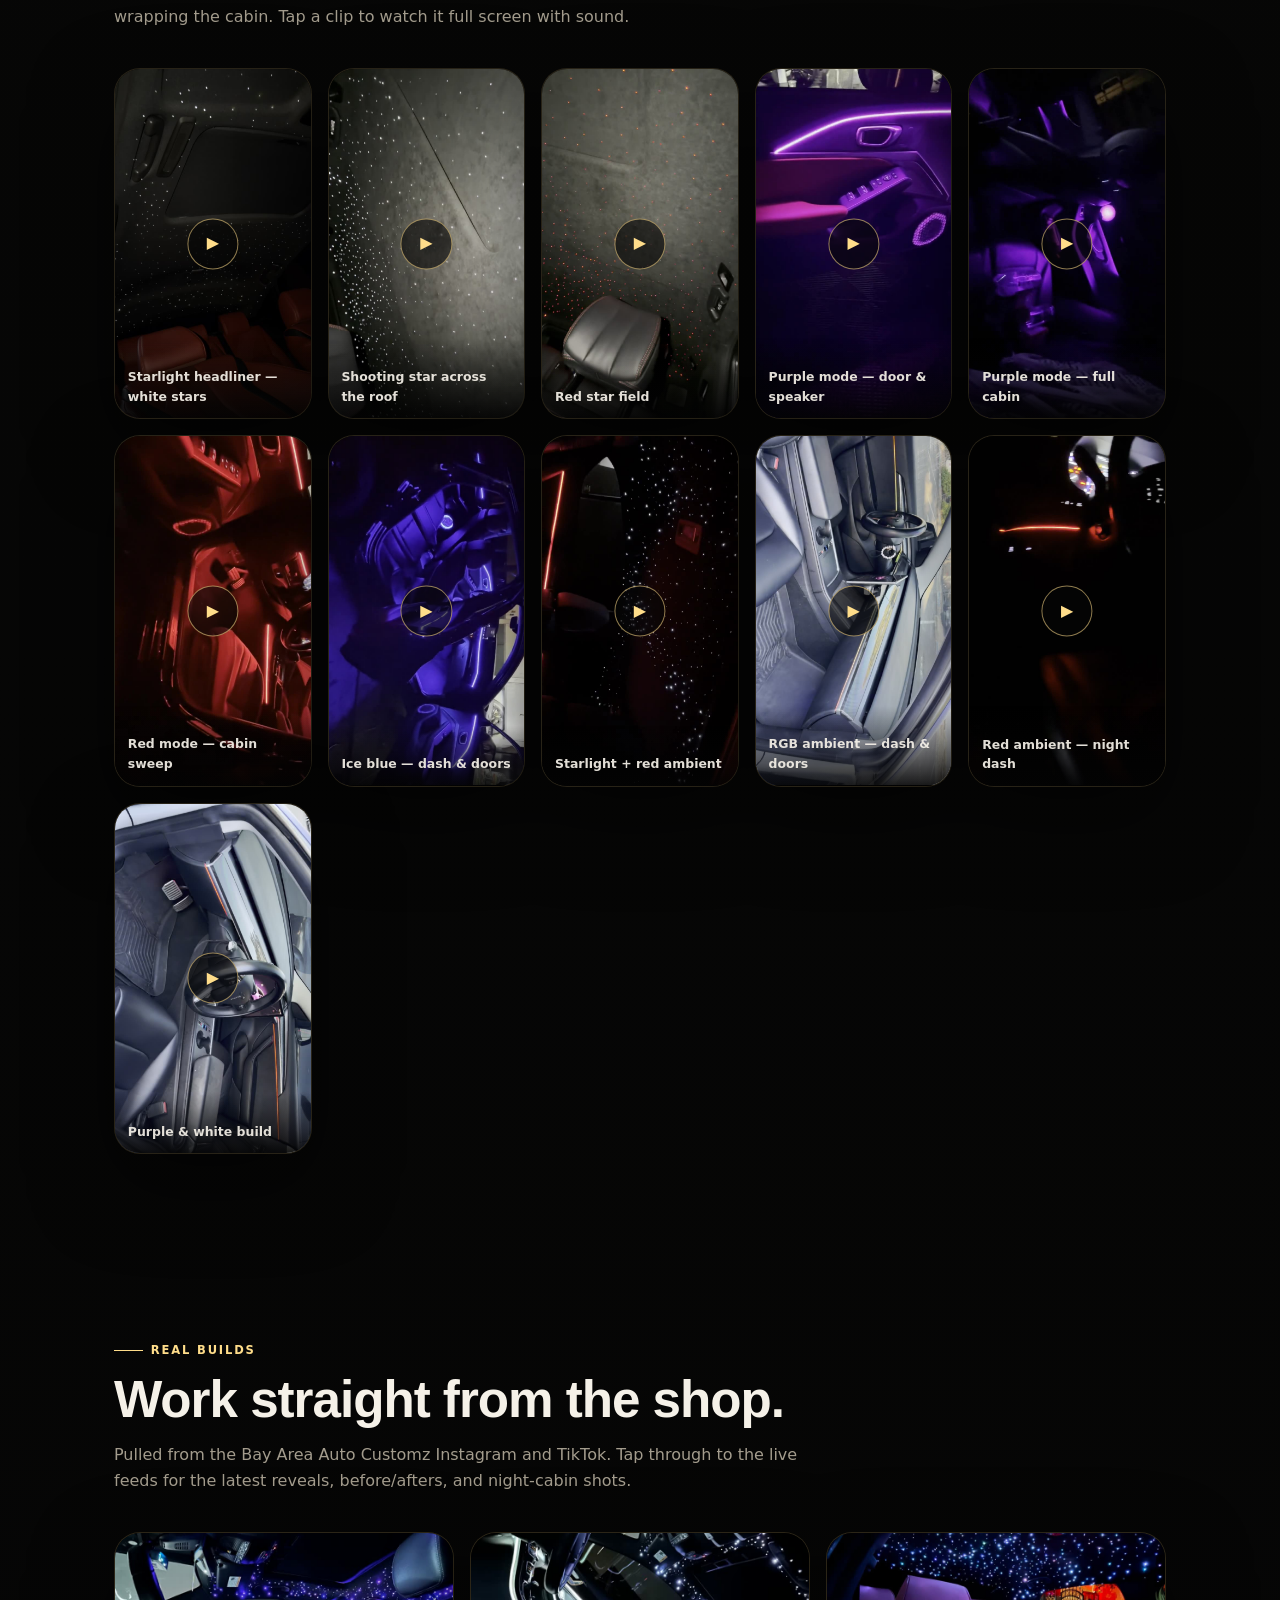
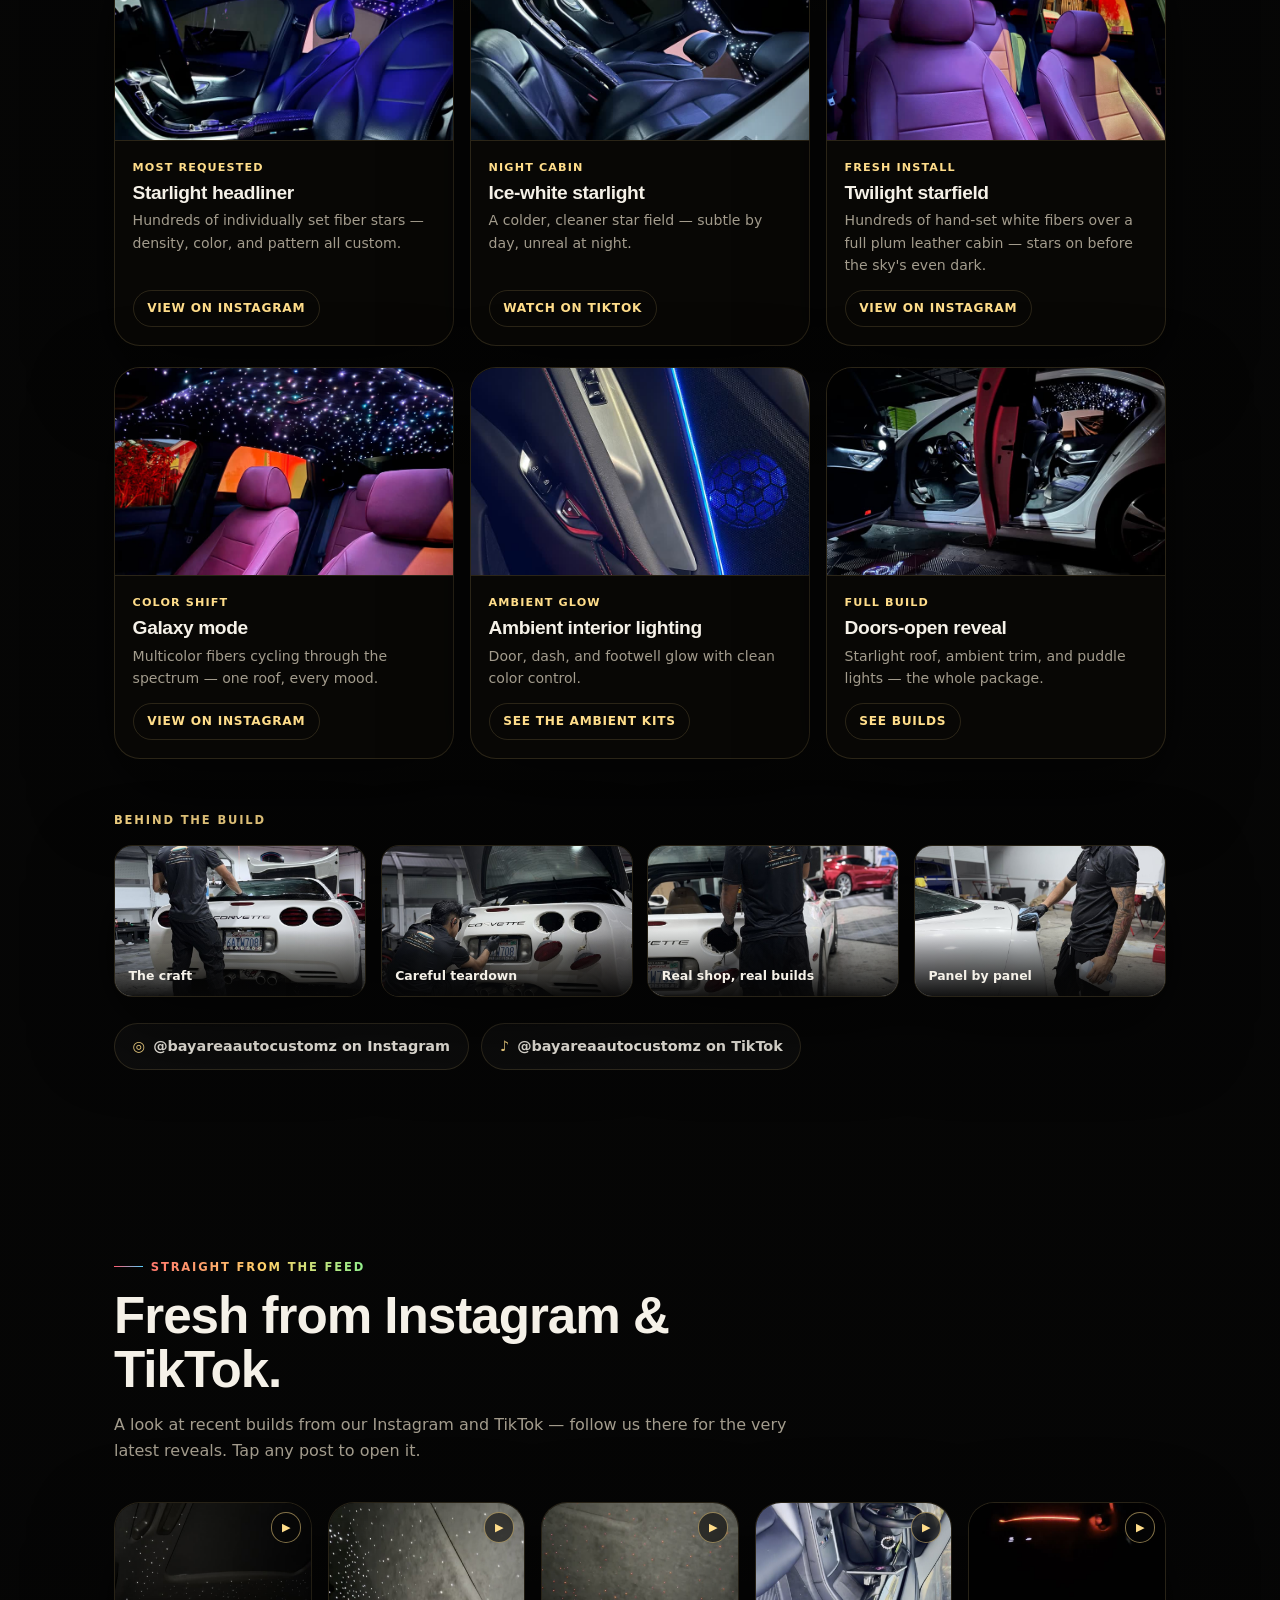
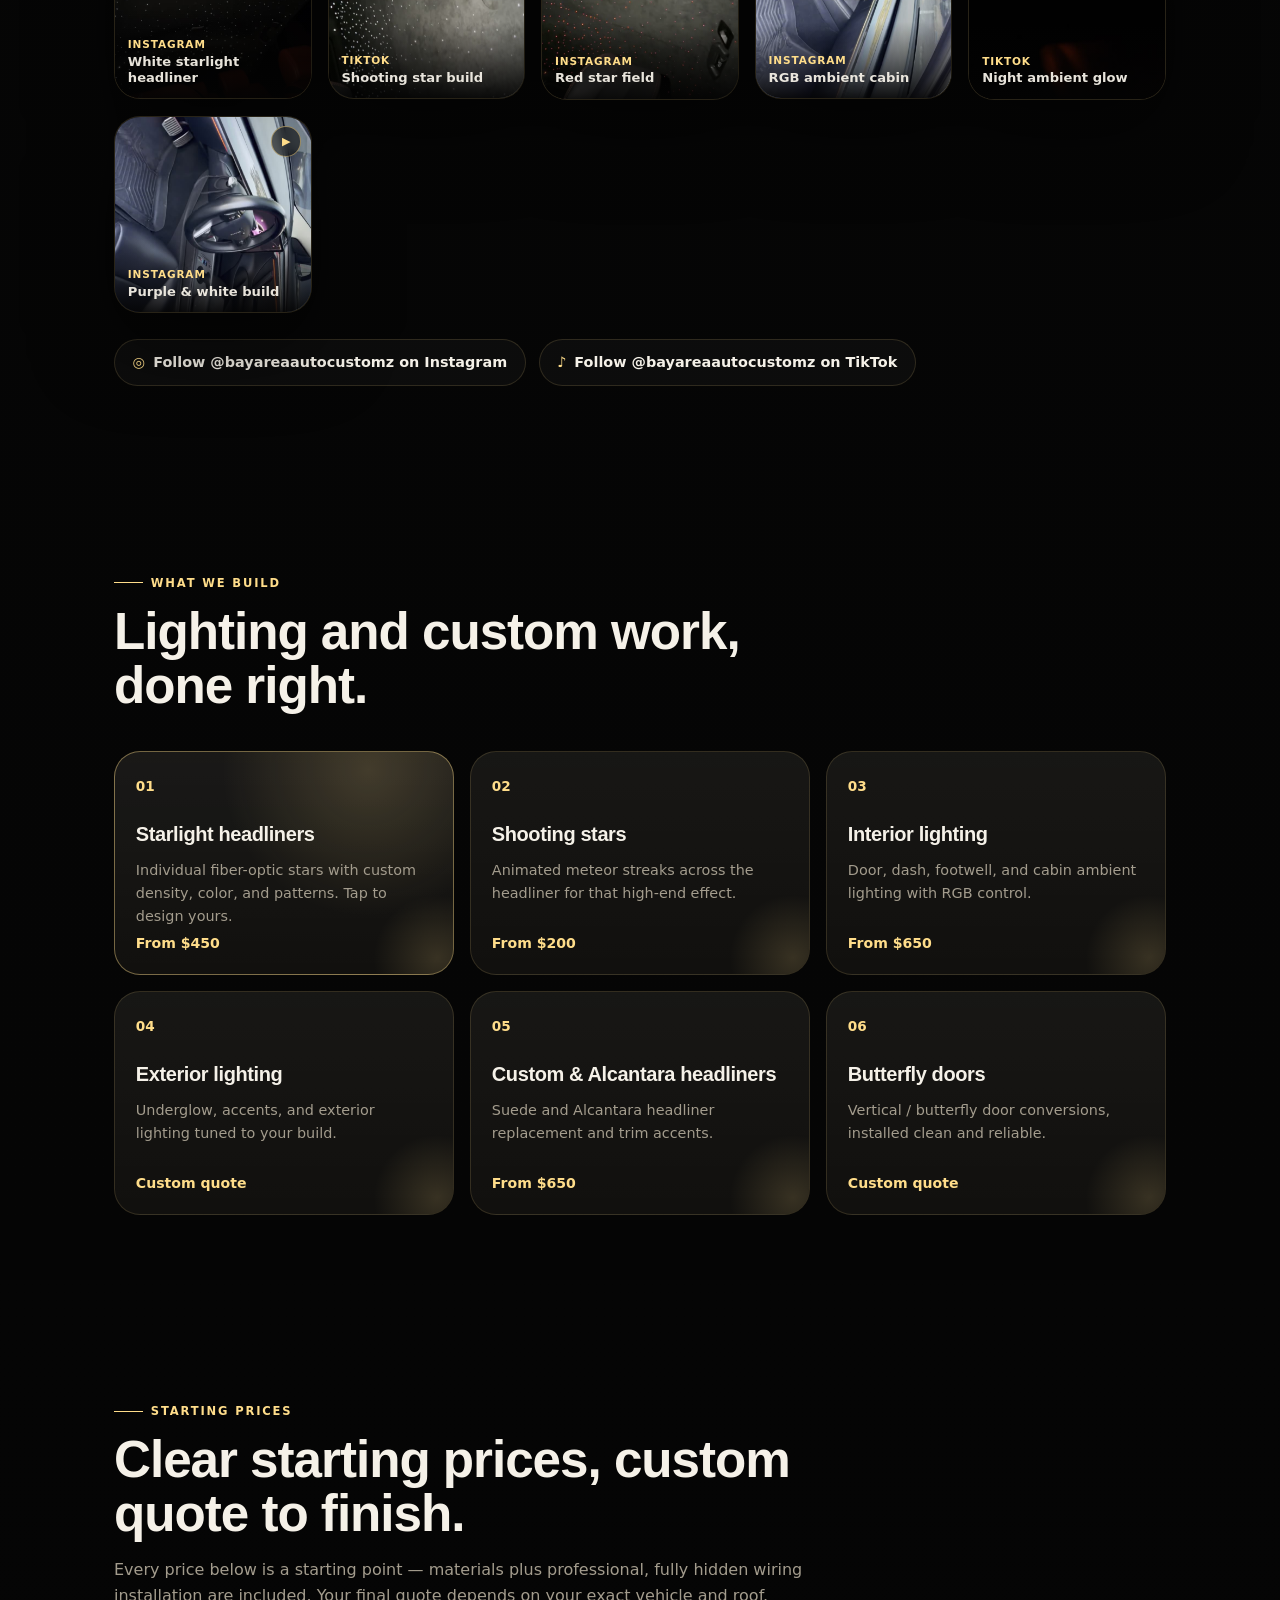
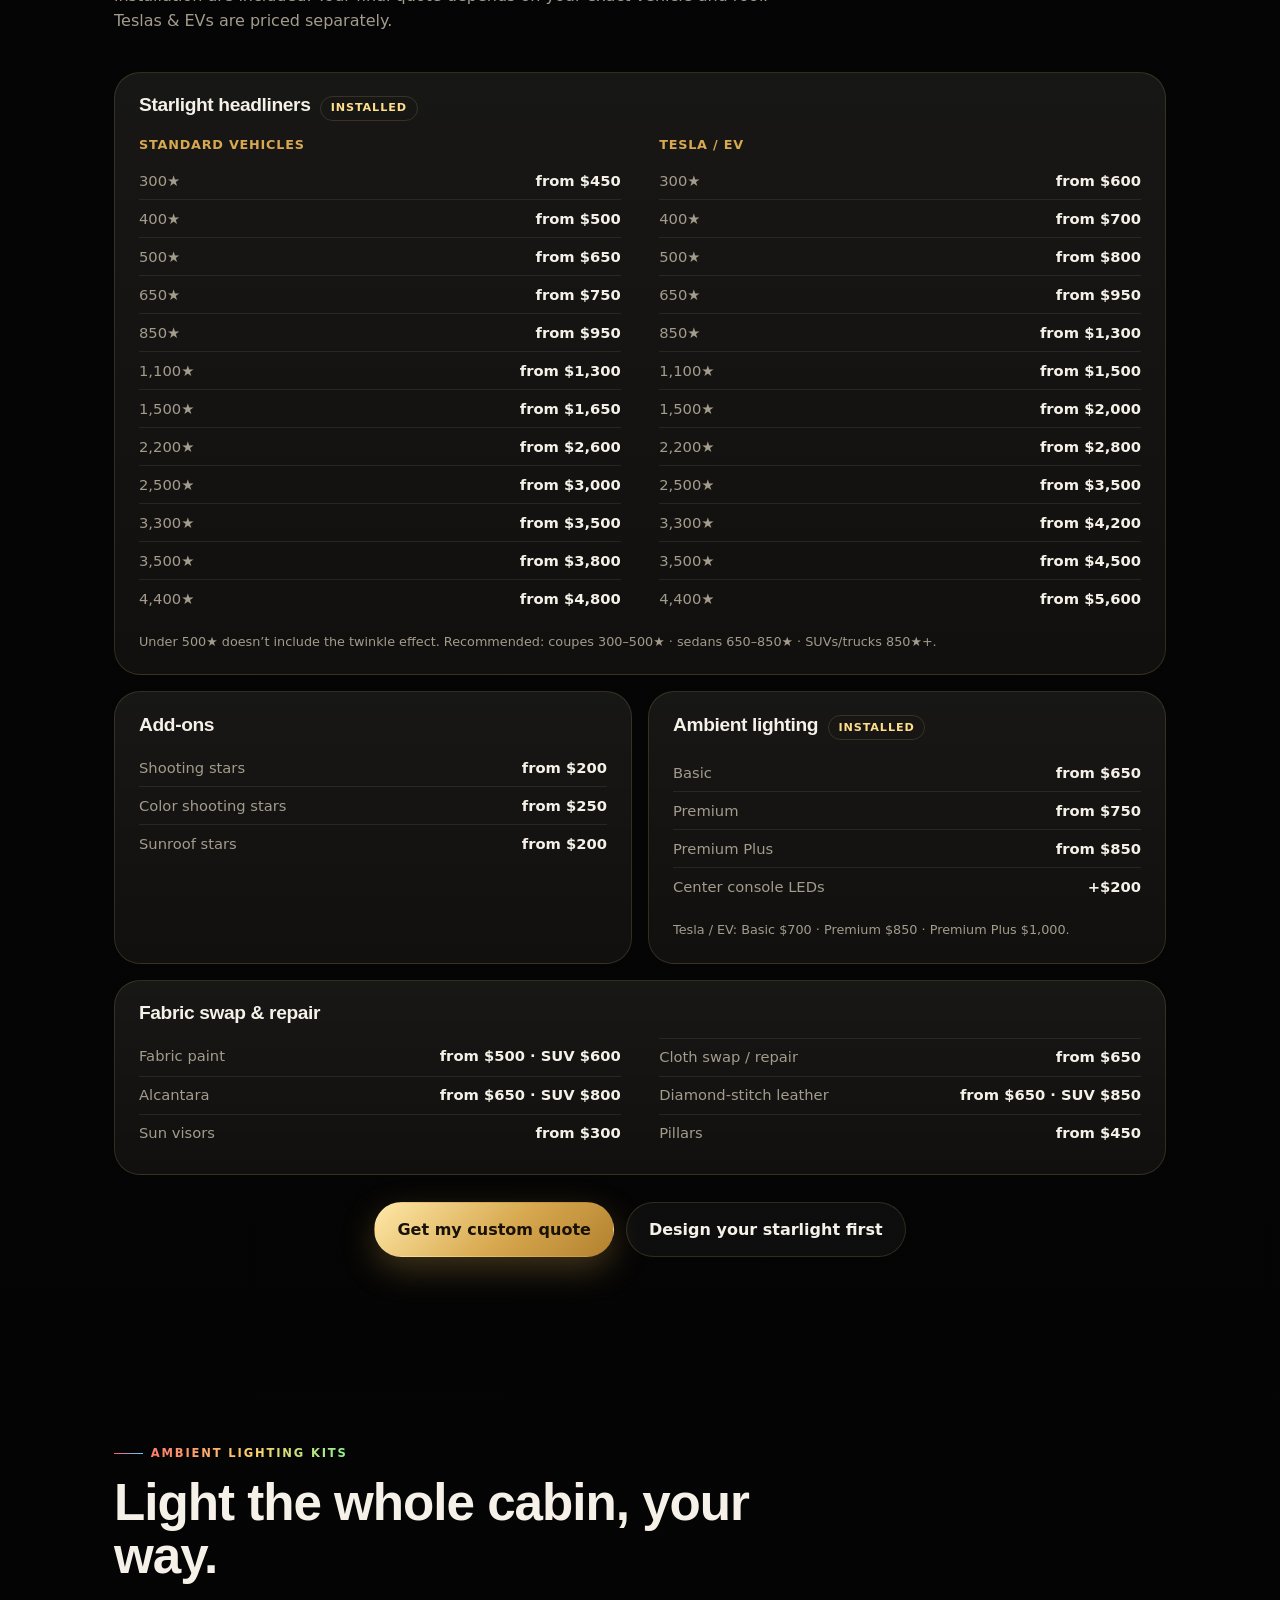
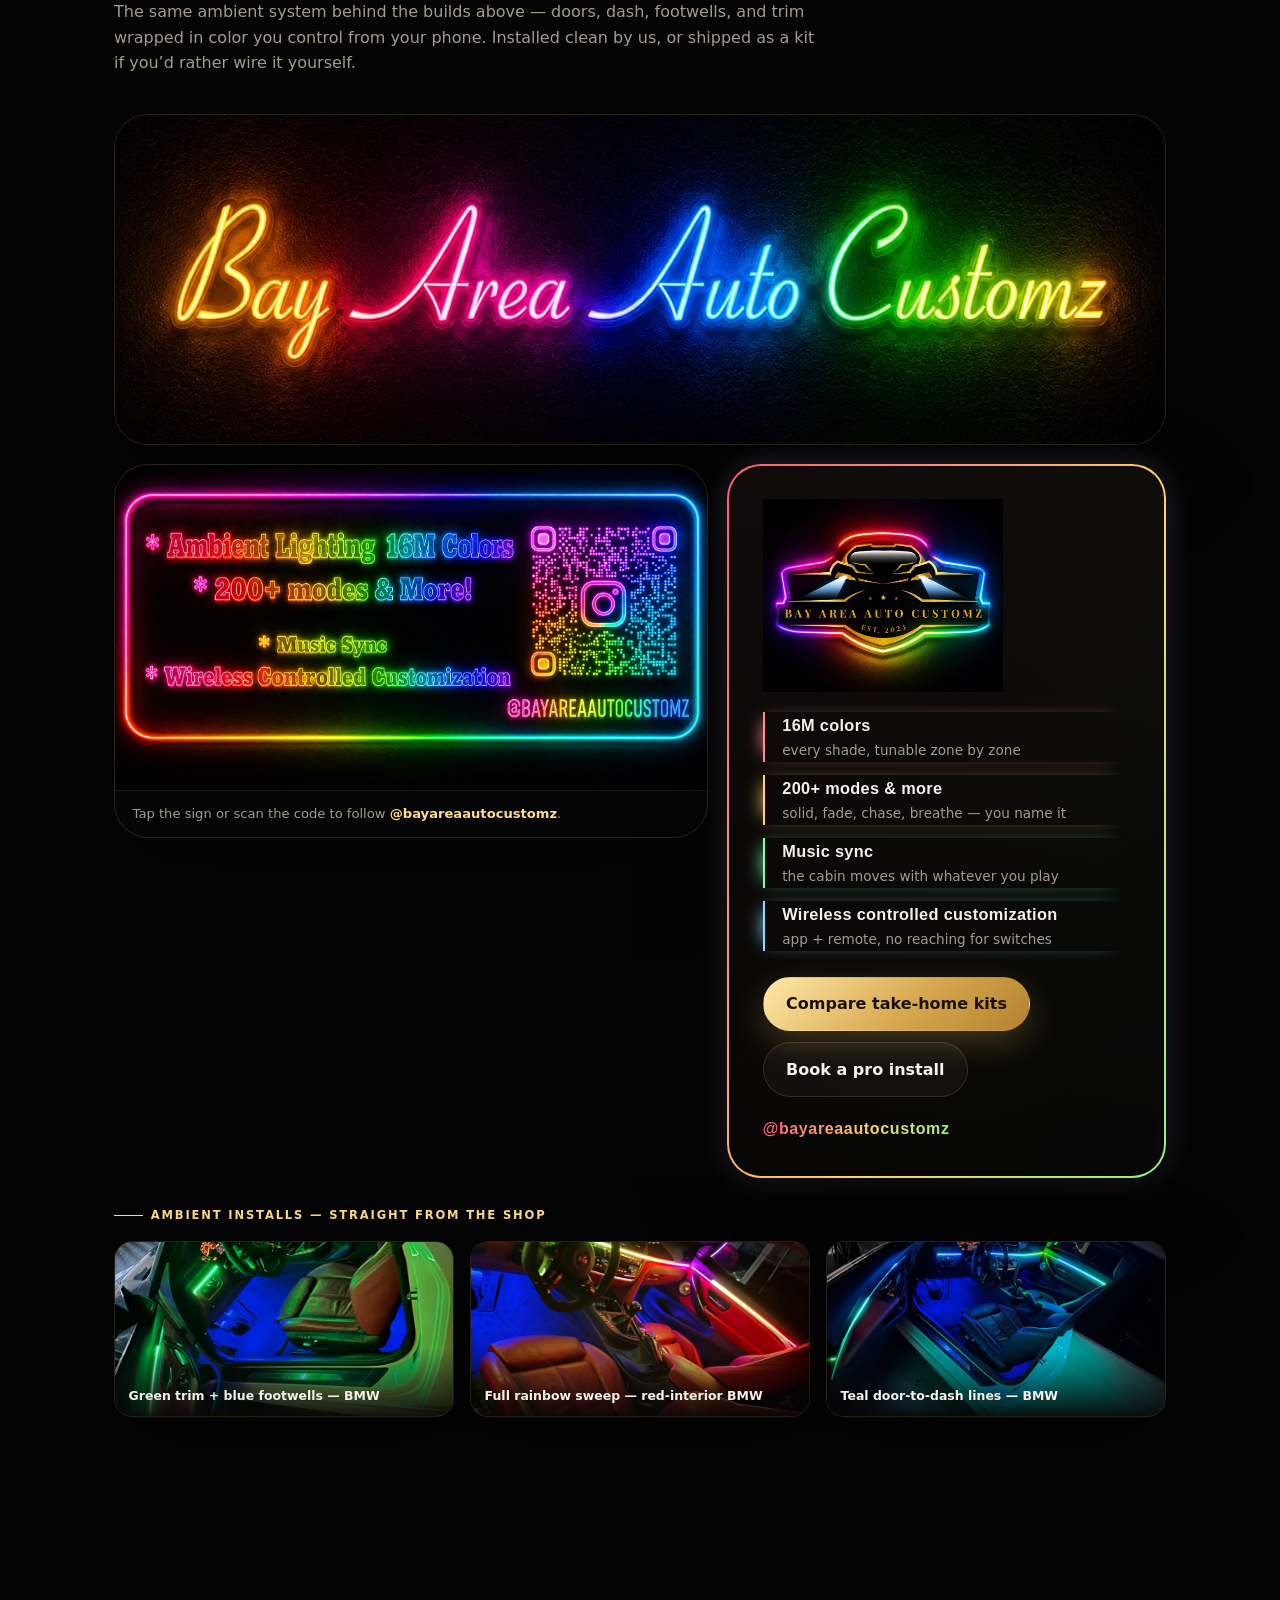
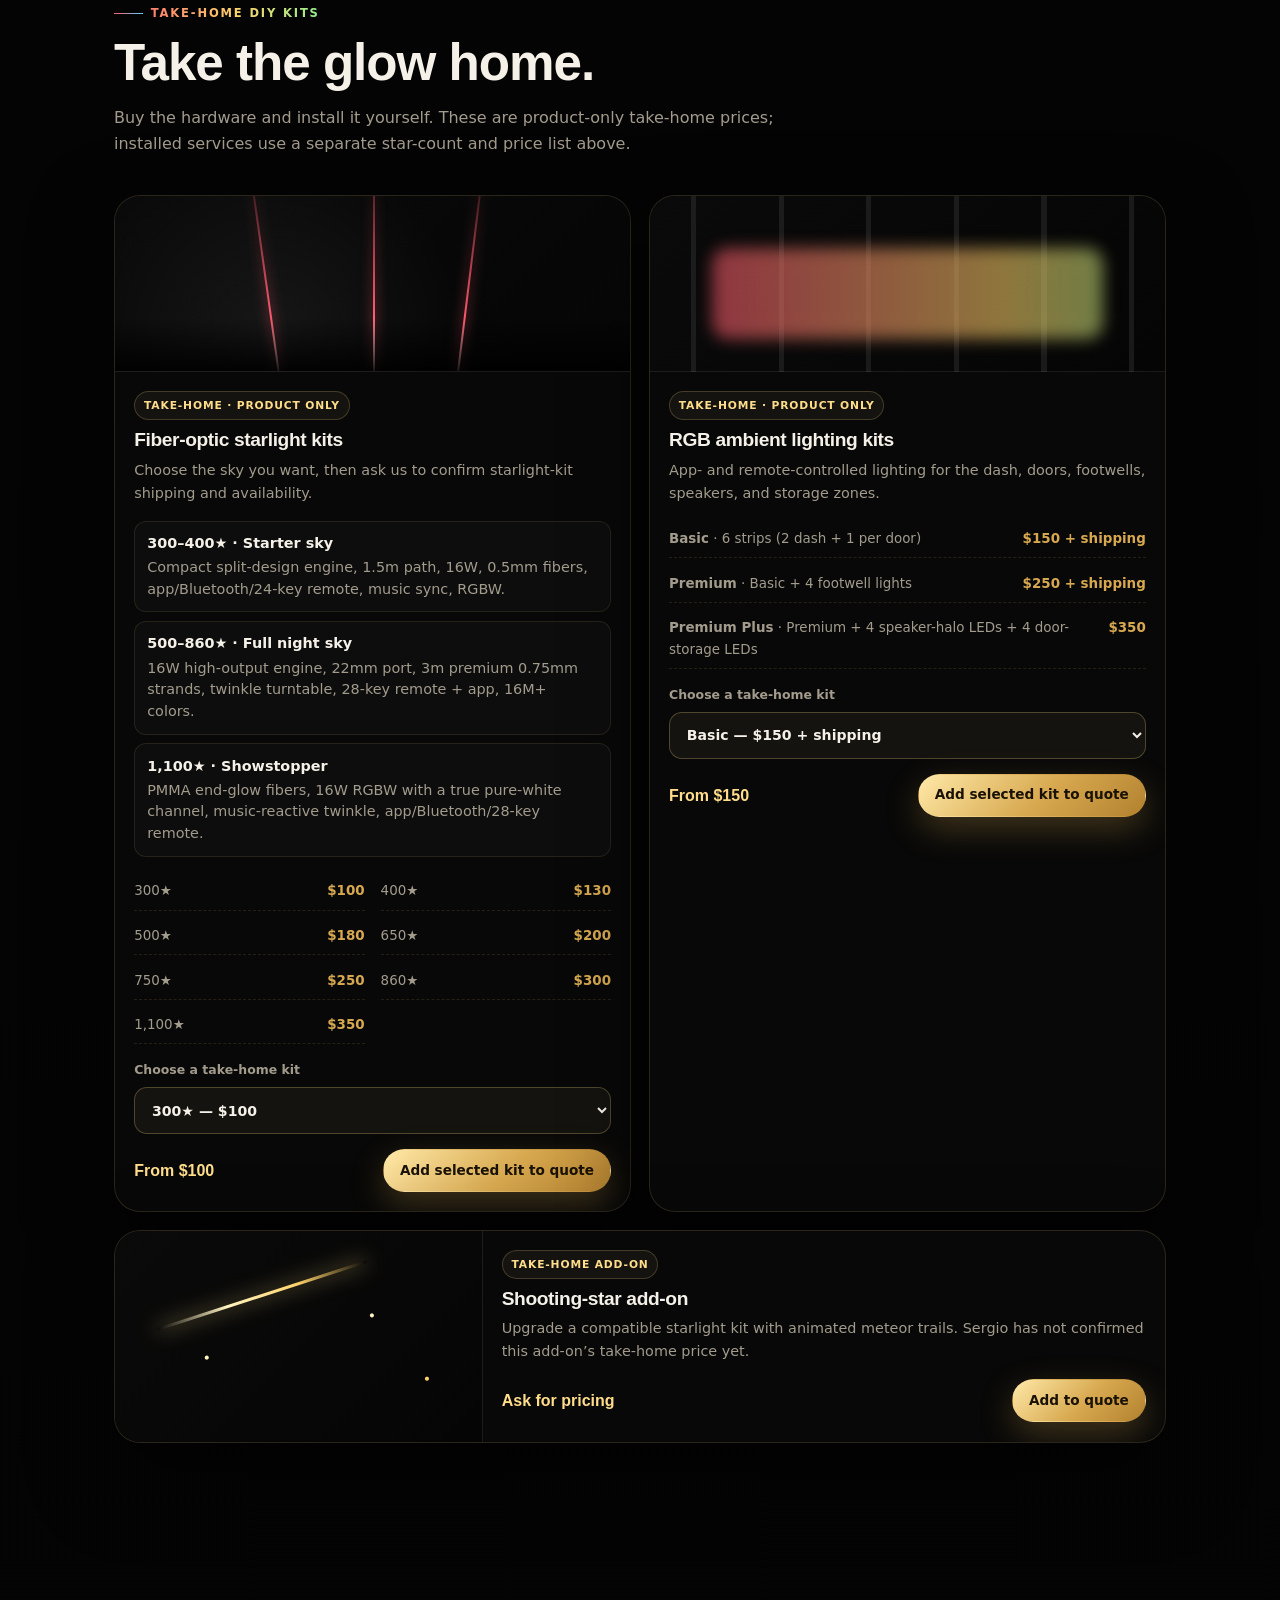
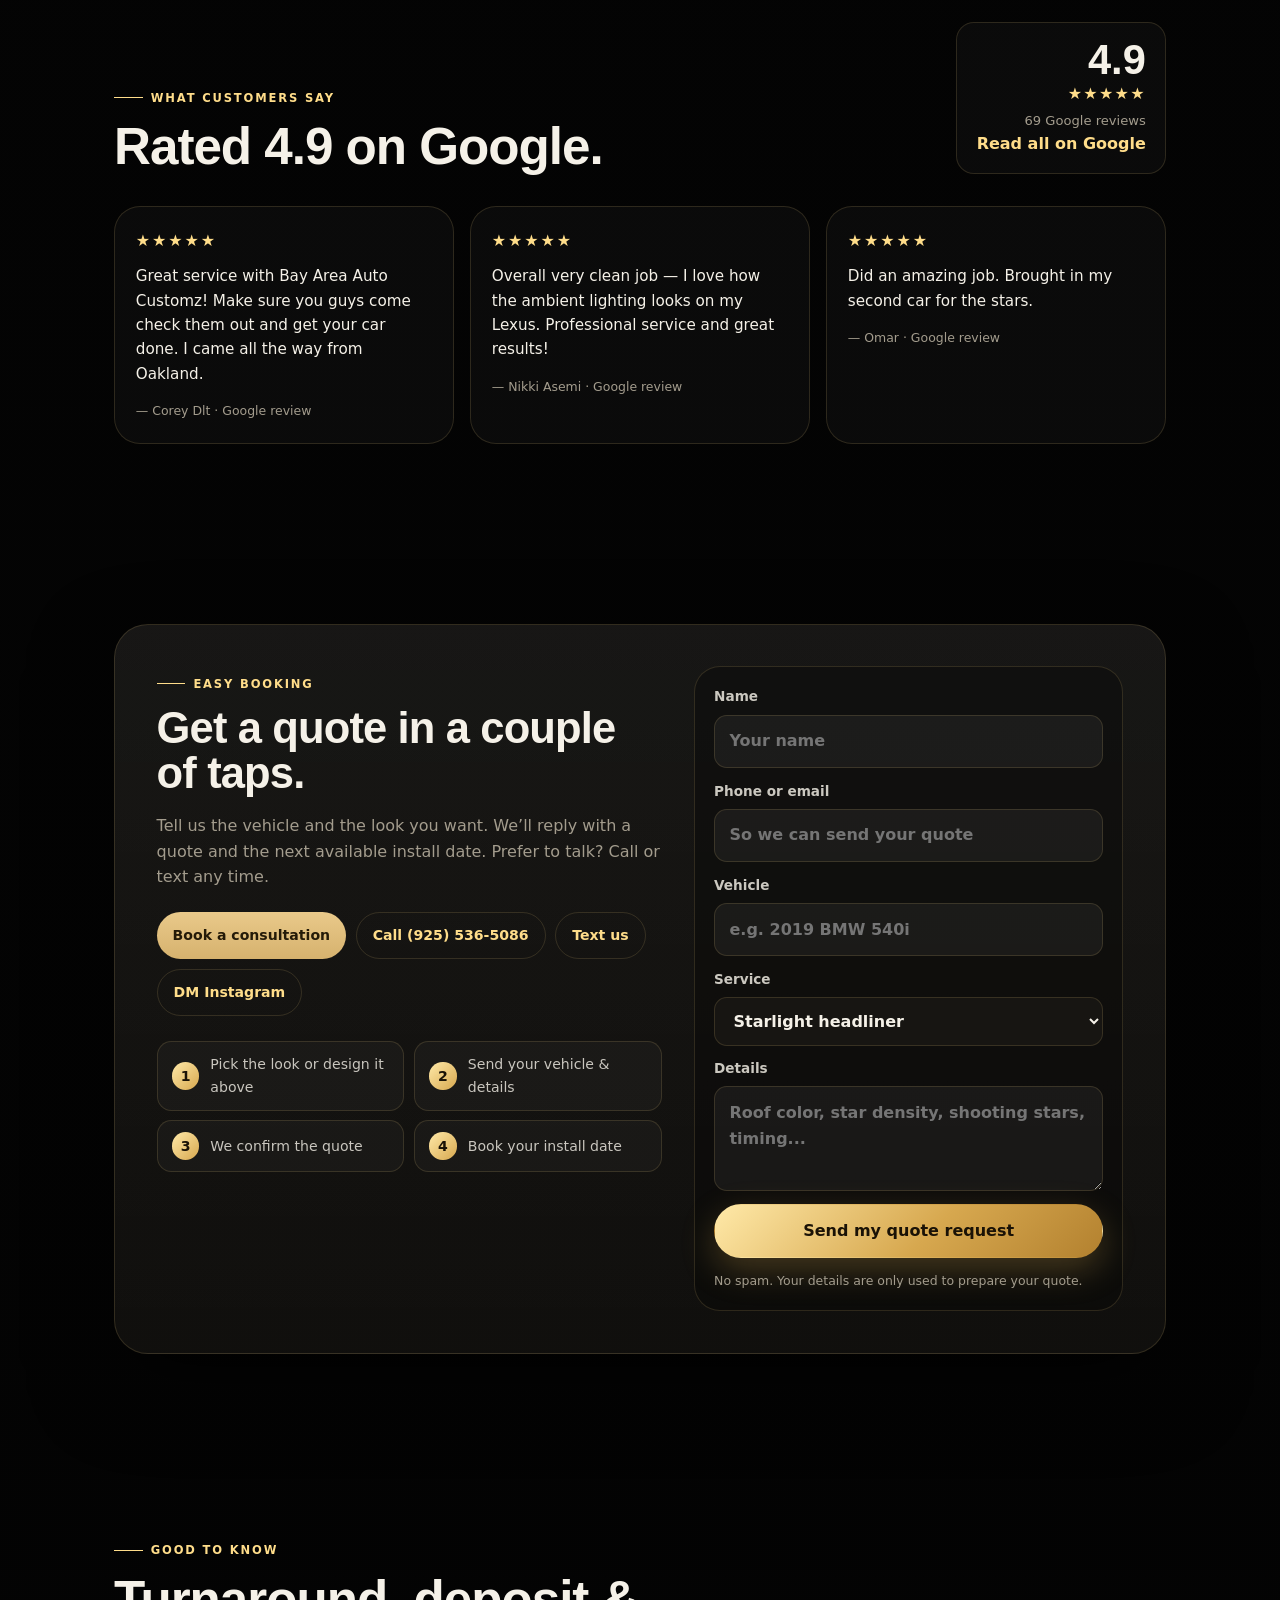
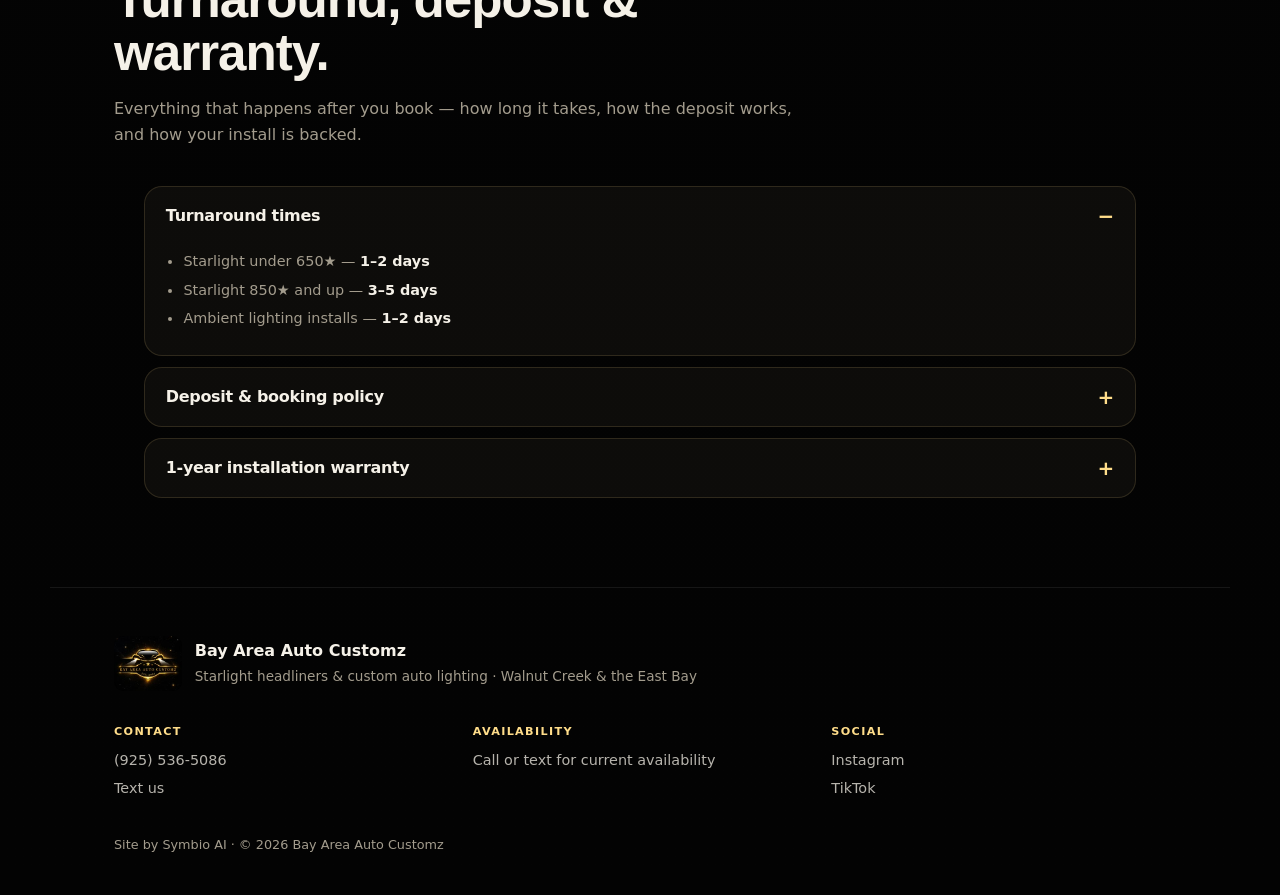
==== commit fbac4124: "Site-wide starlight headliner: twinkling stars + shooting stars The page itself is now one of Sergio" ====
--- a/index.html
+++ b/index.html
@@ -76,6 +76,10 @@
     </script>
   </head>
   <body>
+    <!-- Site-wide starlight headliner: the page itself is the product. Twinkles
+         continuously, brightens with scroll, and throws the occasional shooting
+         star. Canvas sits behind everything and never takes pointer events. -->
+    <canvas id="starfield" aria-hidden="true"></canvas>
     <div class="shell">
       <div class="aura aura--one" aria-hidden="true"></div>
       <div class="aura aura--two" aria-hidden="true"></div>
--- a/styles.css
+++ b/styles.css
@@ -3112,3 +3112,27 @@
 .gallery {
   row-gap: 1.35rem;
 }
+
+/* ------------------------------------------------- starlight headliner
+   The whole page reads as one of Sergio's installs: fiber stars twinkling
+   behind the content, brighter as you scroll (like the fibers catching
+   light), with occasional shooting stars. Fixed + pointer-events:none so it
+   never interferes; hidden entirely for reduced-motion. */
+#starfield {
+  position: fixed;
+  inset: 0;
+  z-index: 0;
+  pointer-events: none;
+  opacity: 0.9;
+}
+
+.shell {
+  position: relative;
+  z-index: 1;
+}
+
+@media (prefers-reduced-motion: reduce) {
+  #starfield {
+    display: none;
+  }
+}
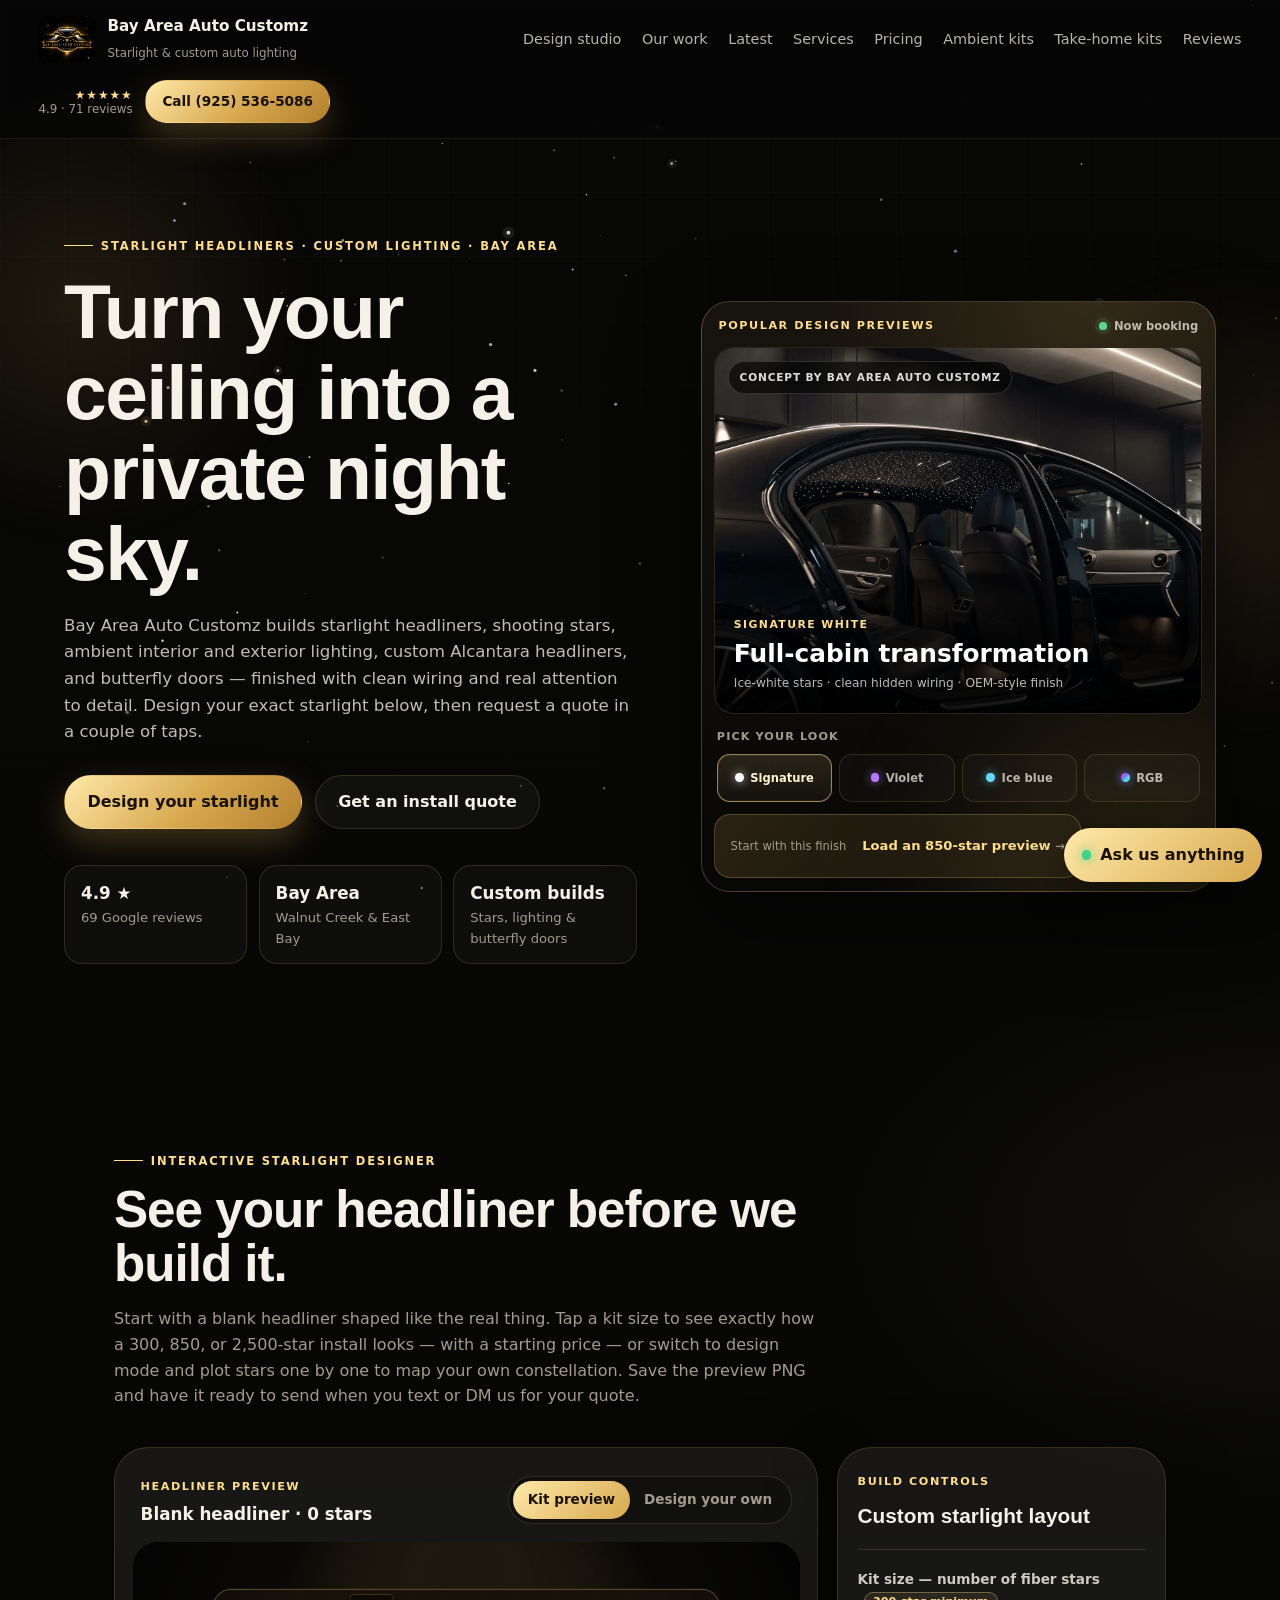
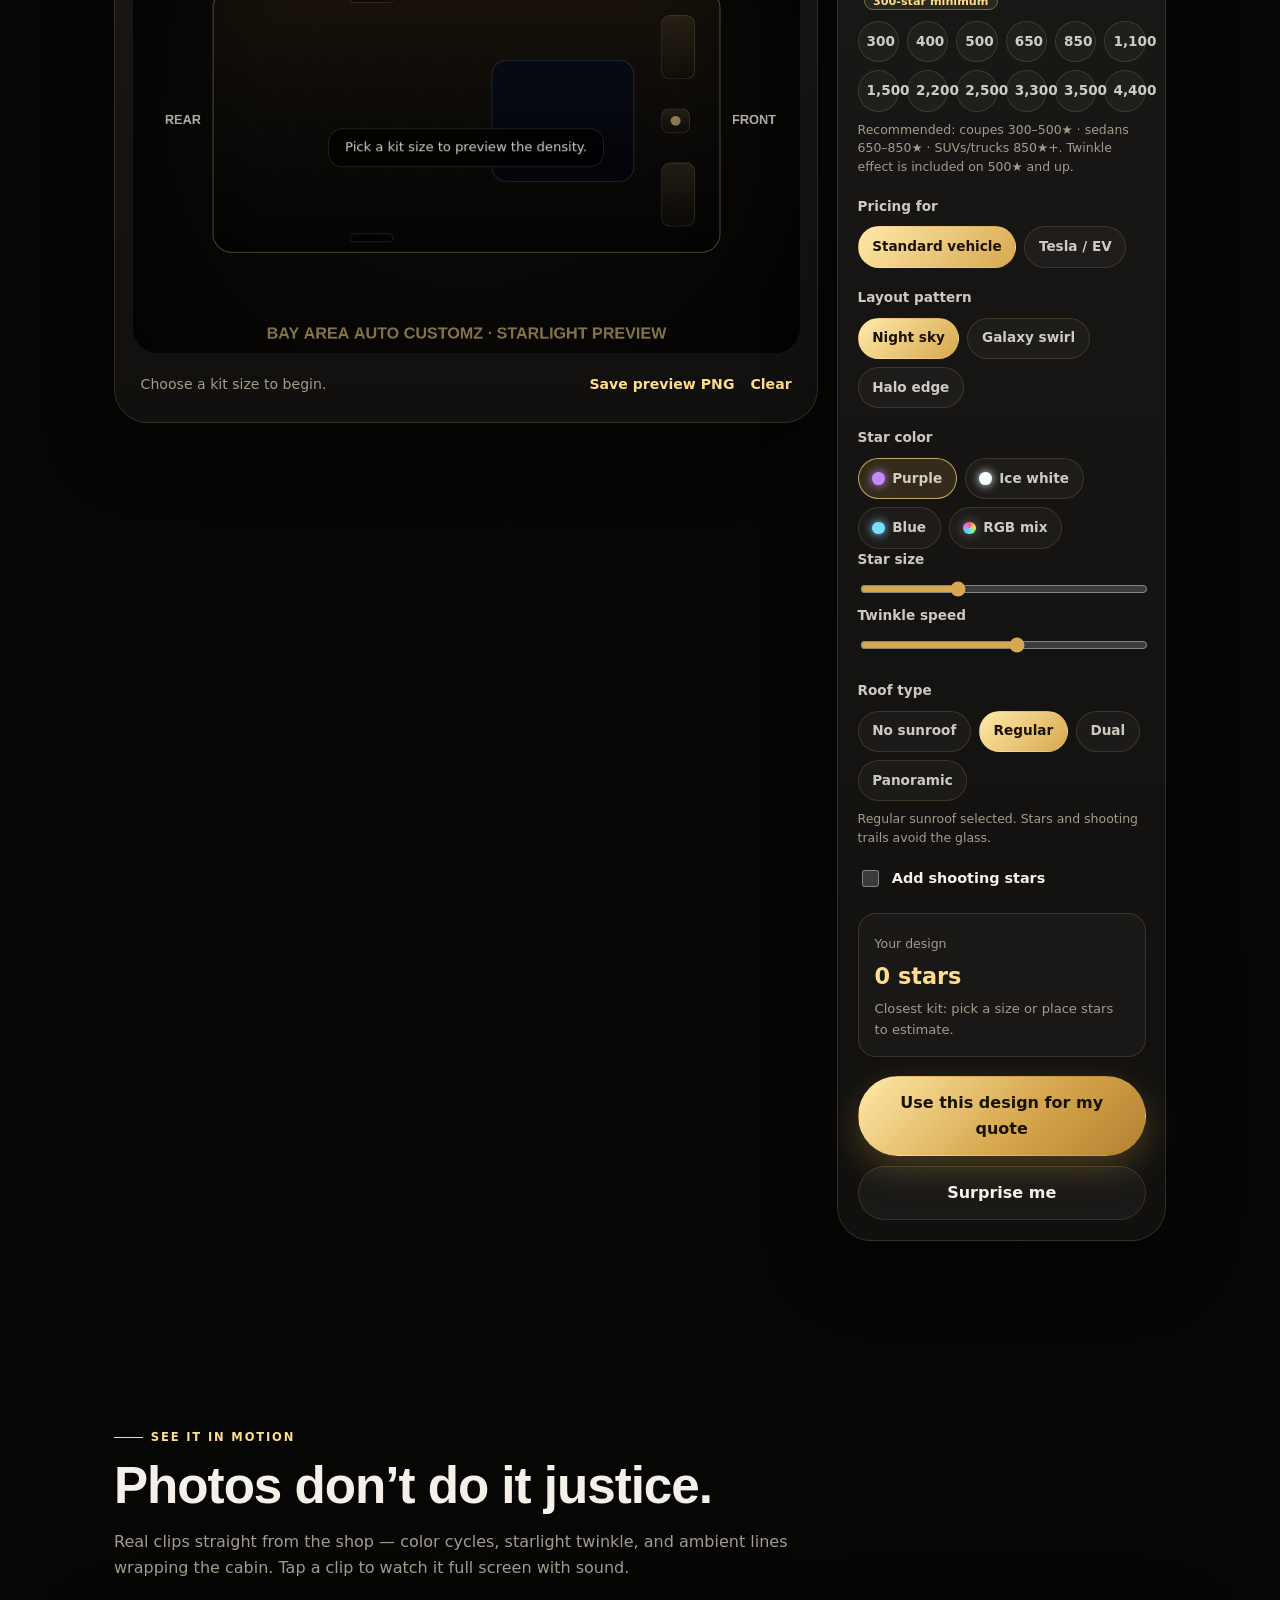
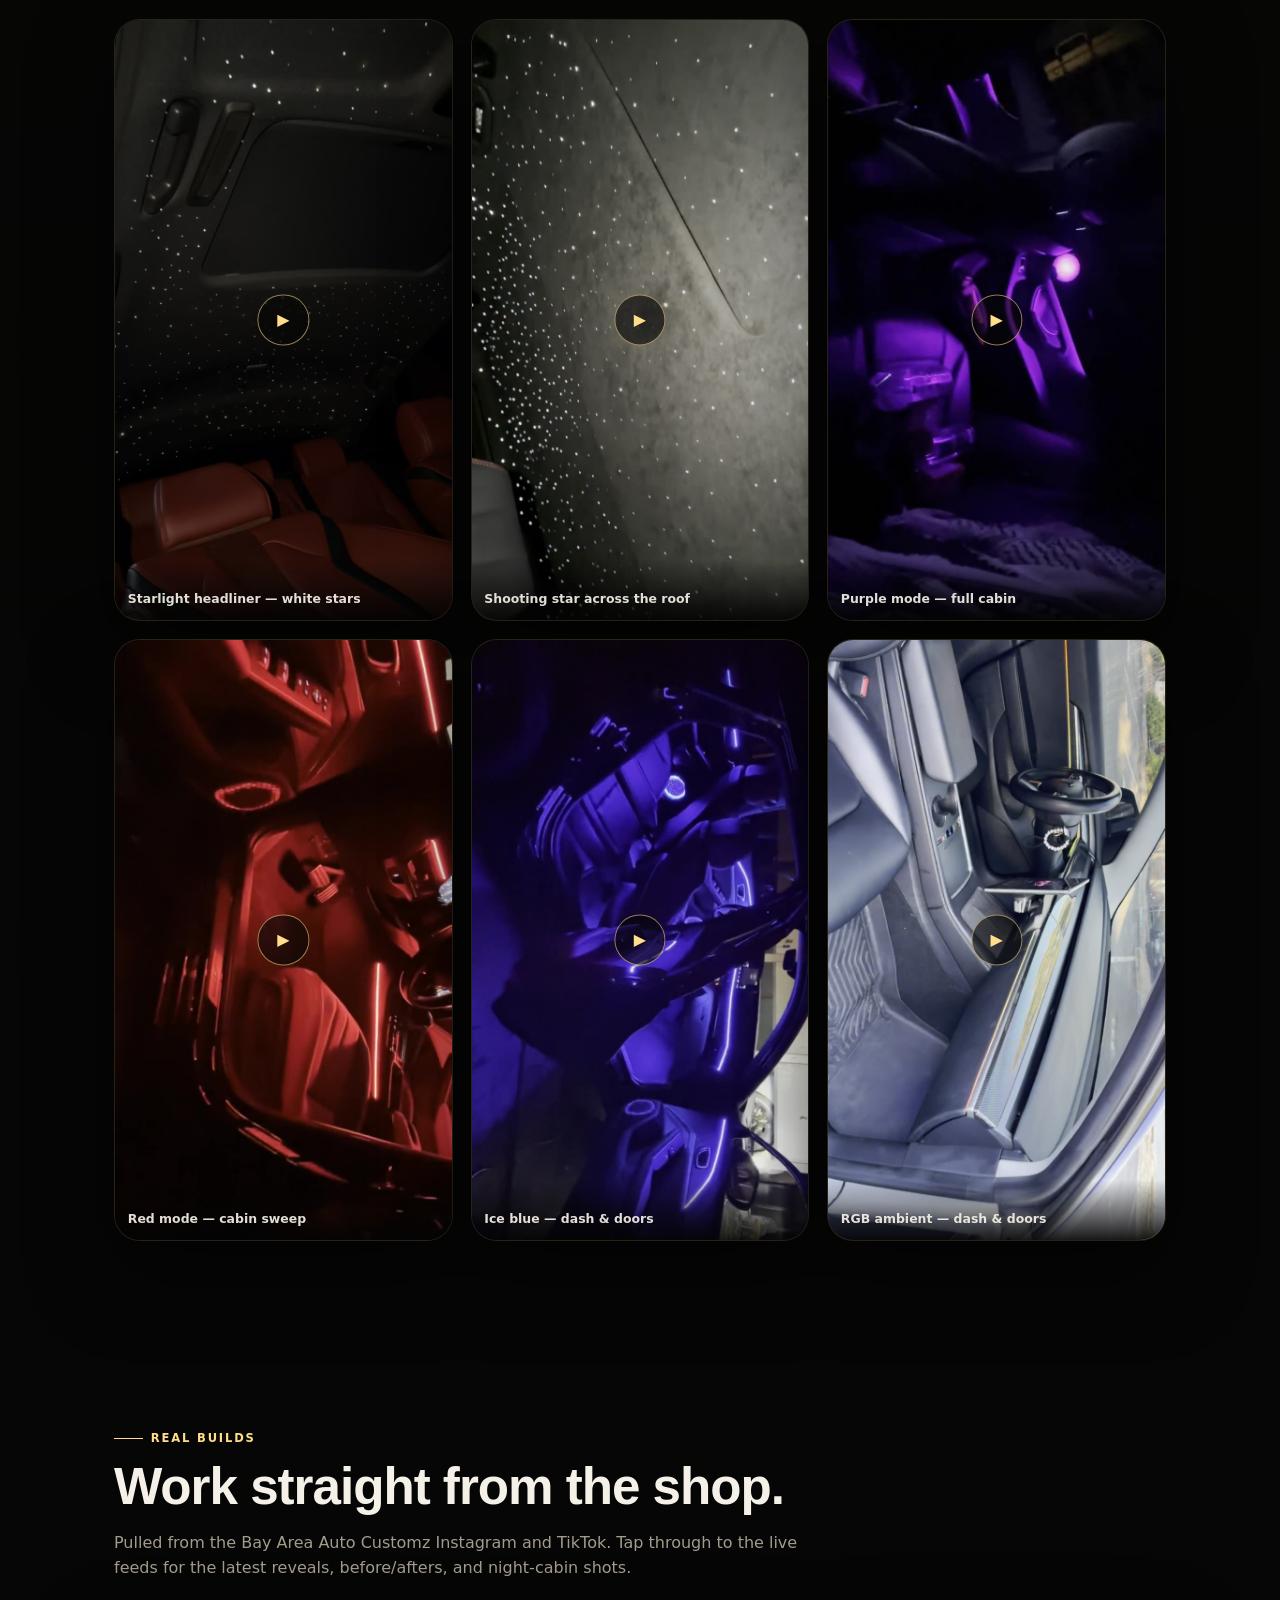
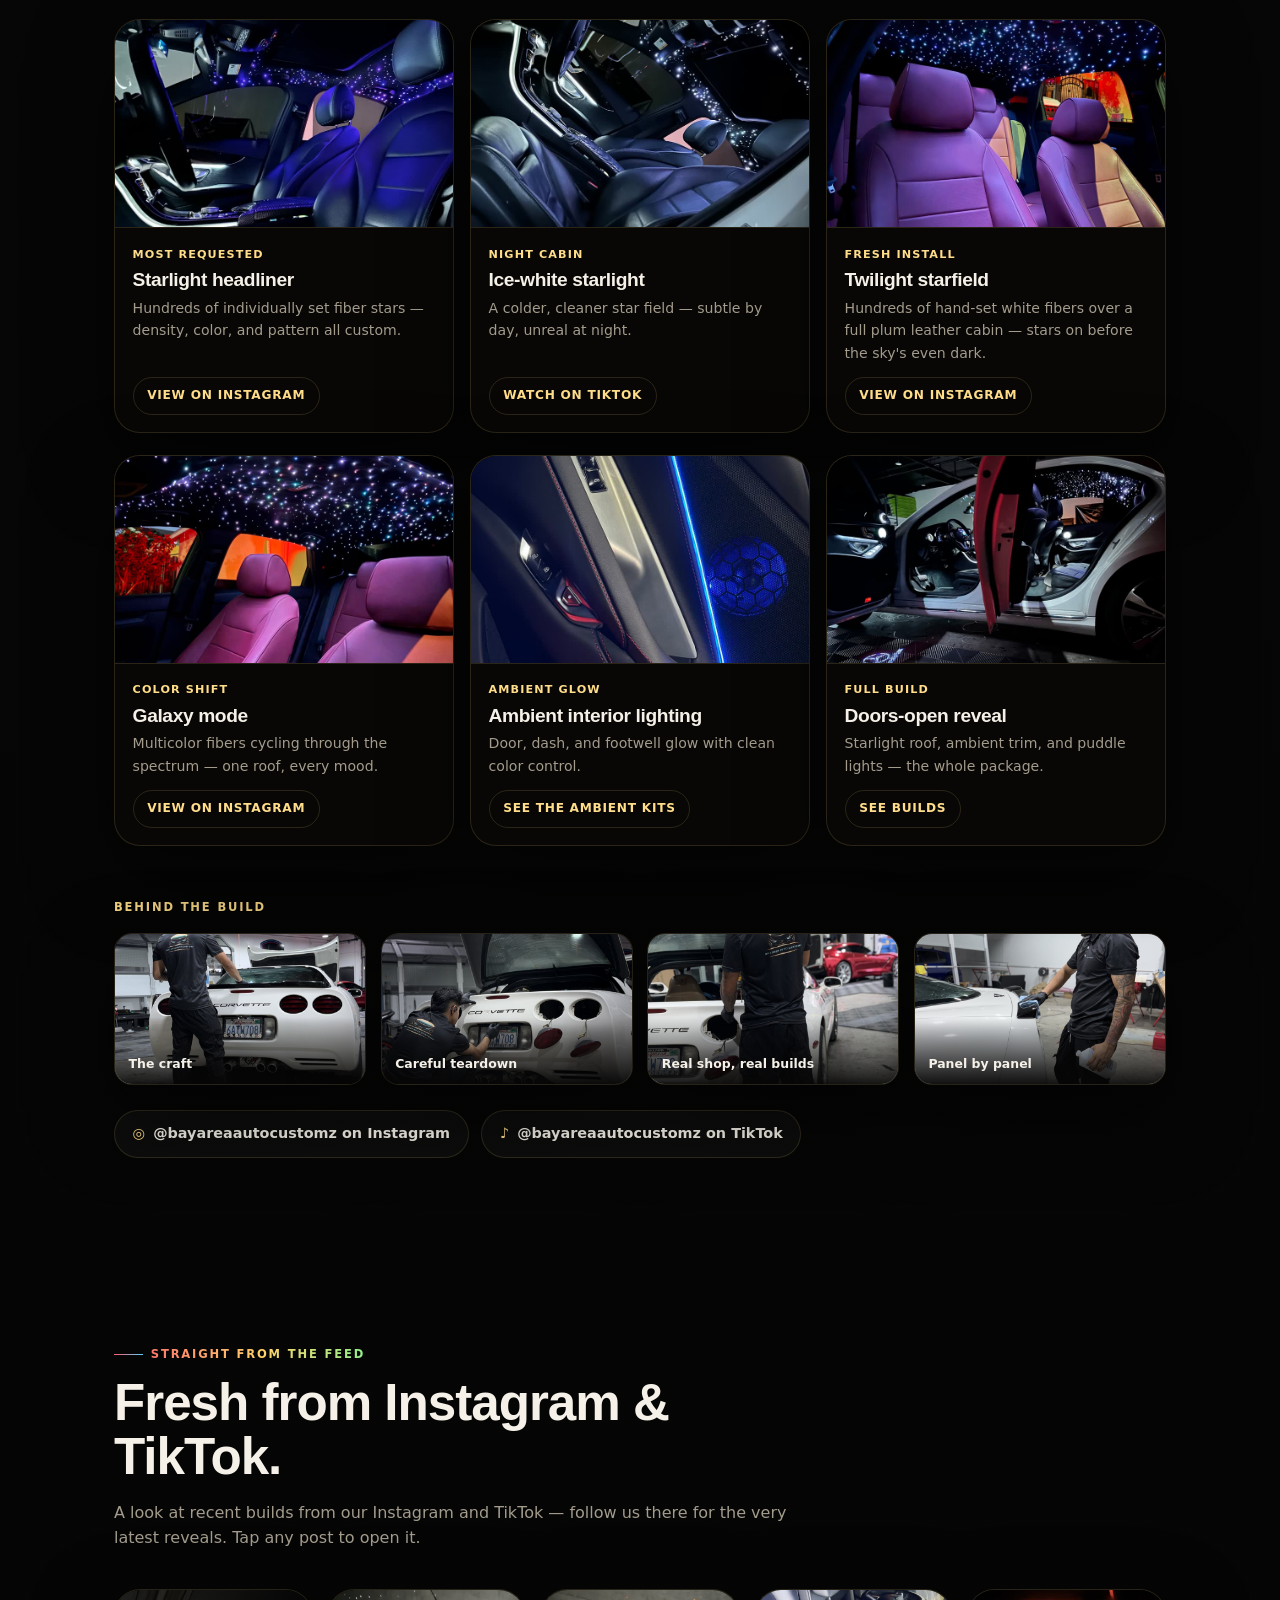
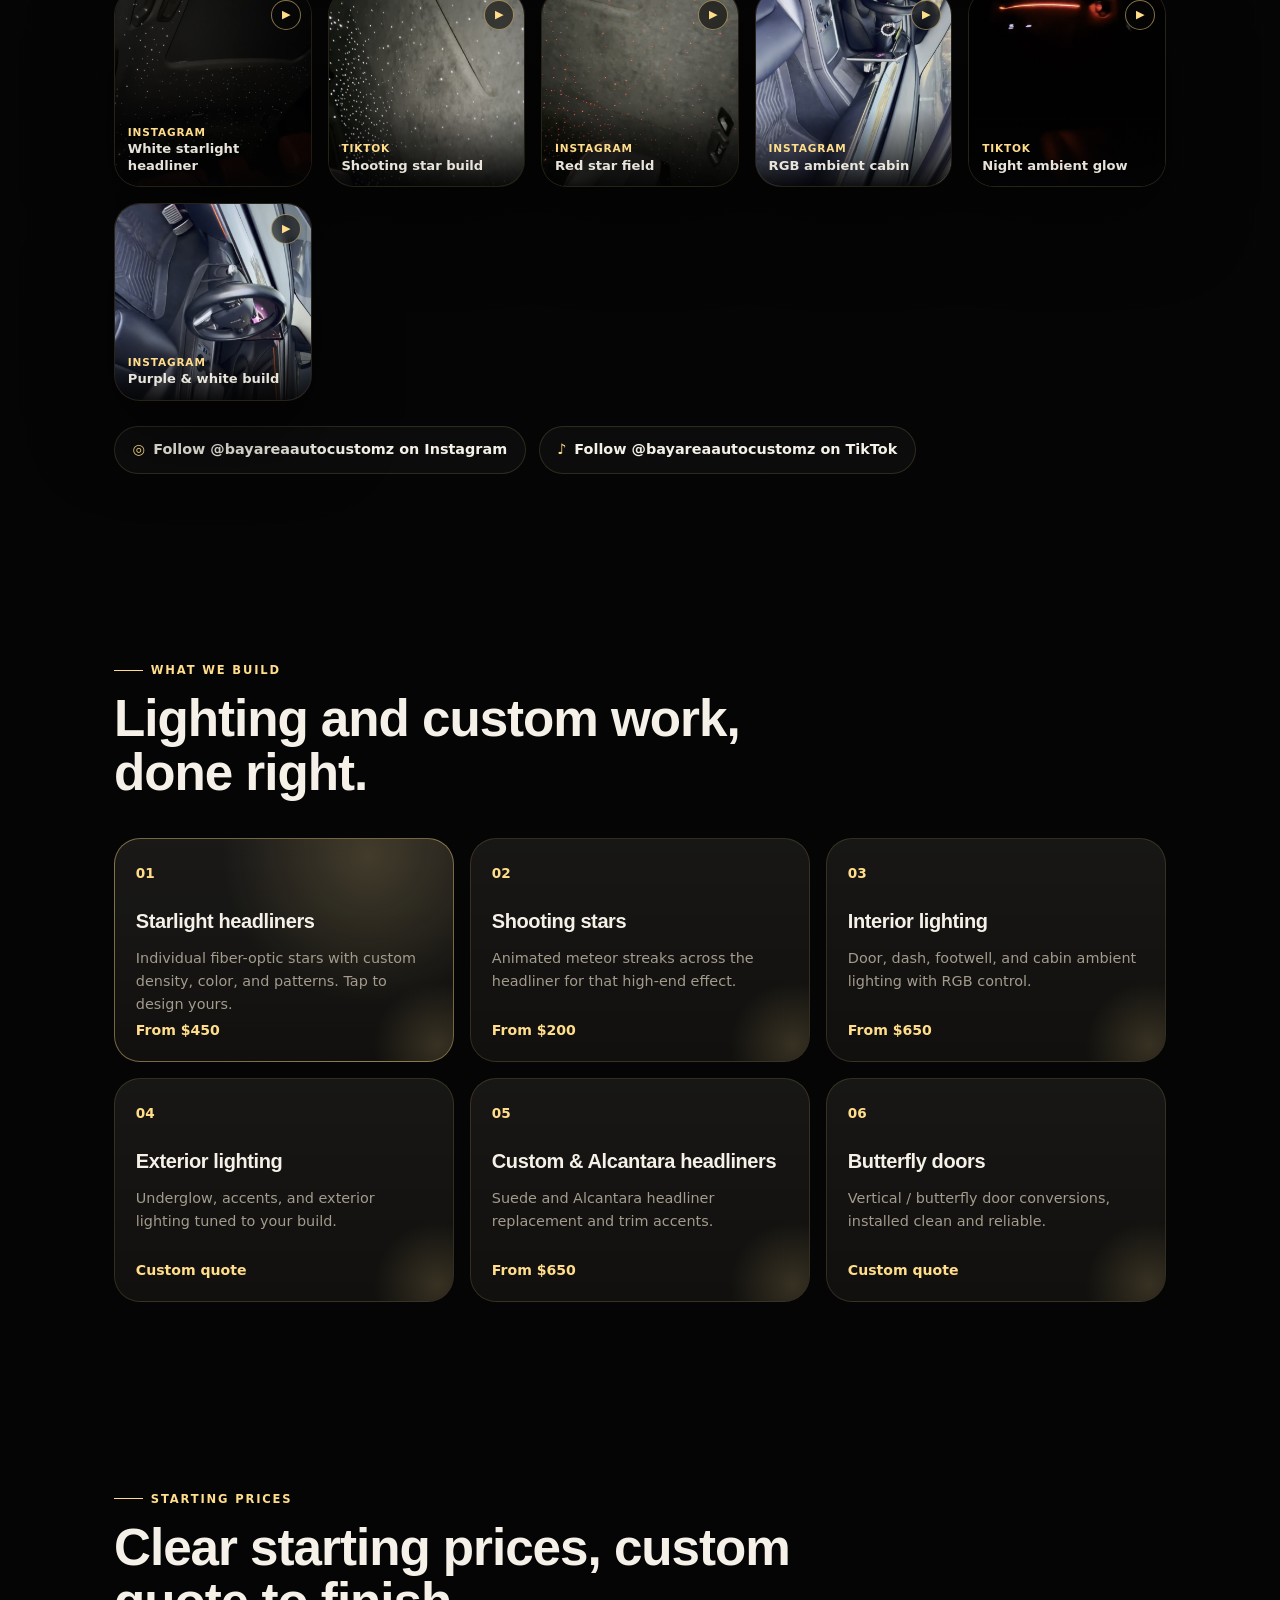
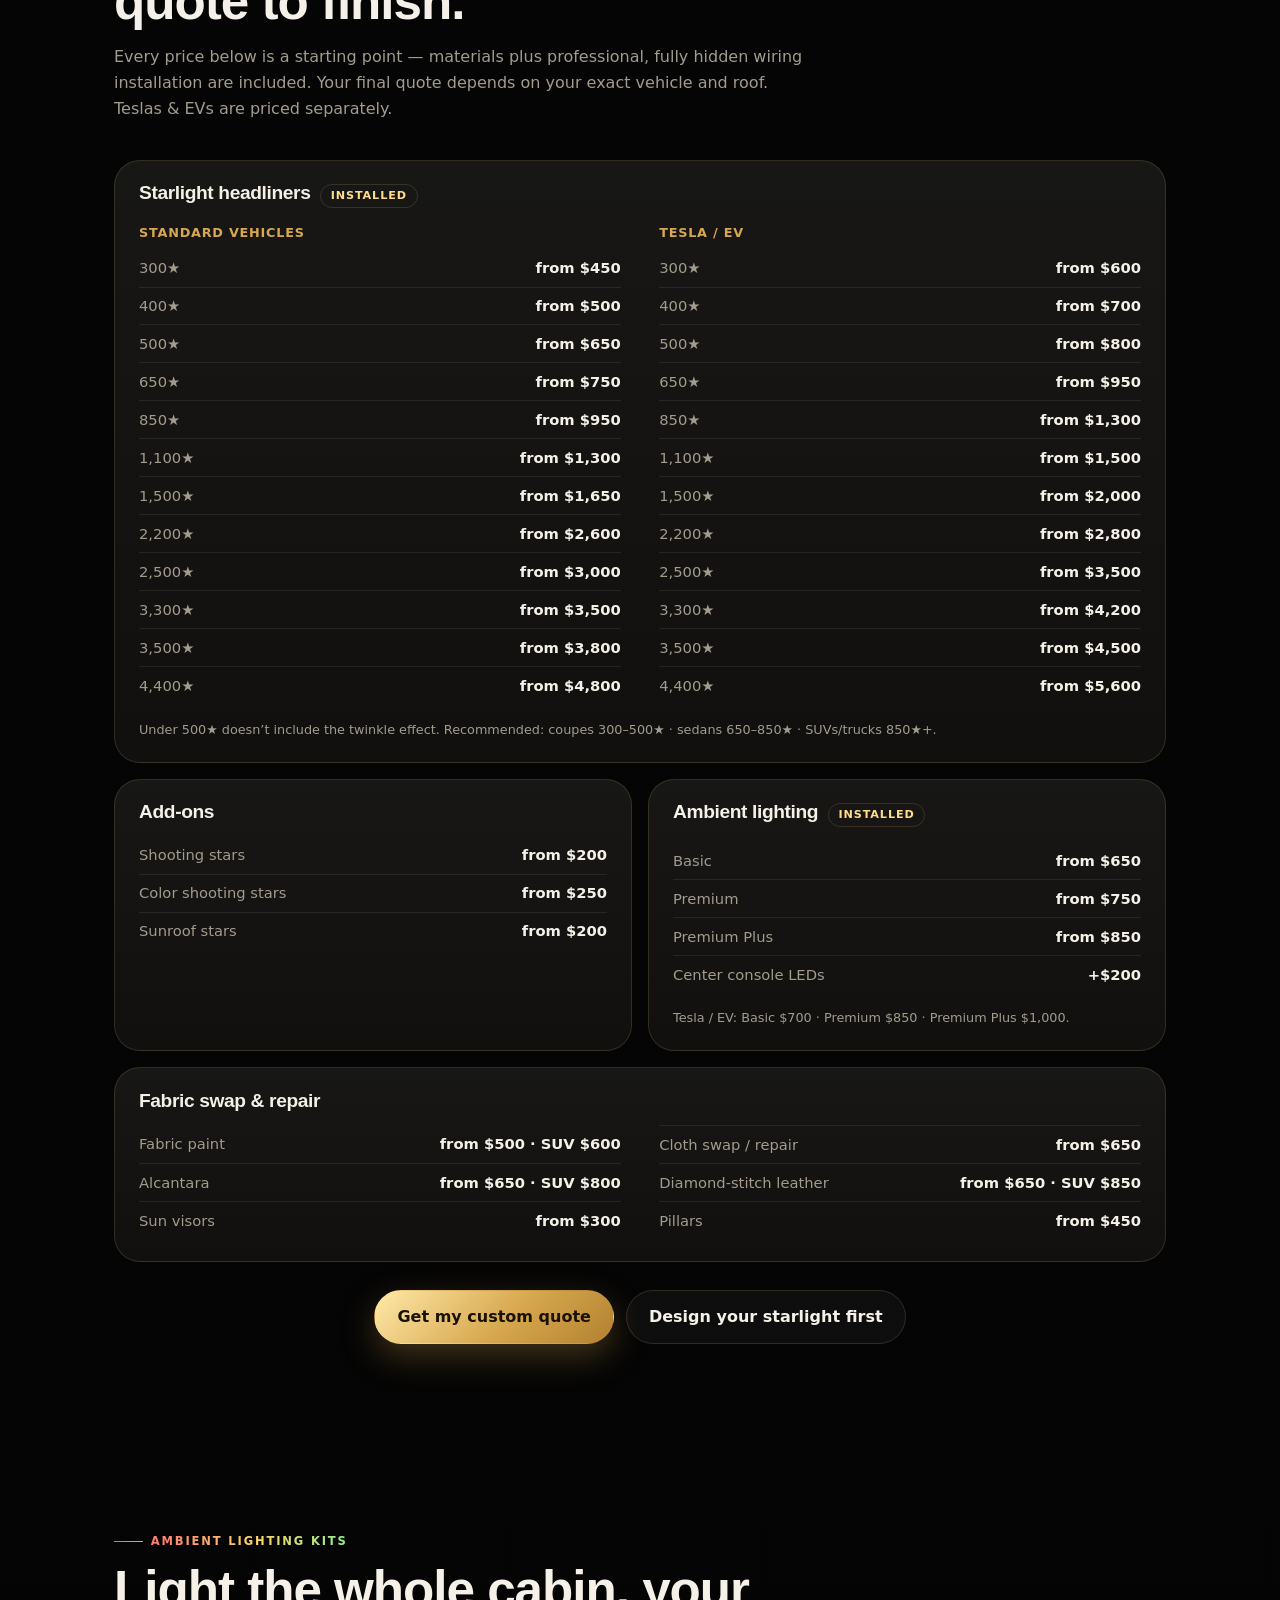
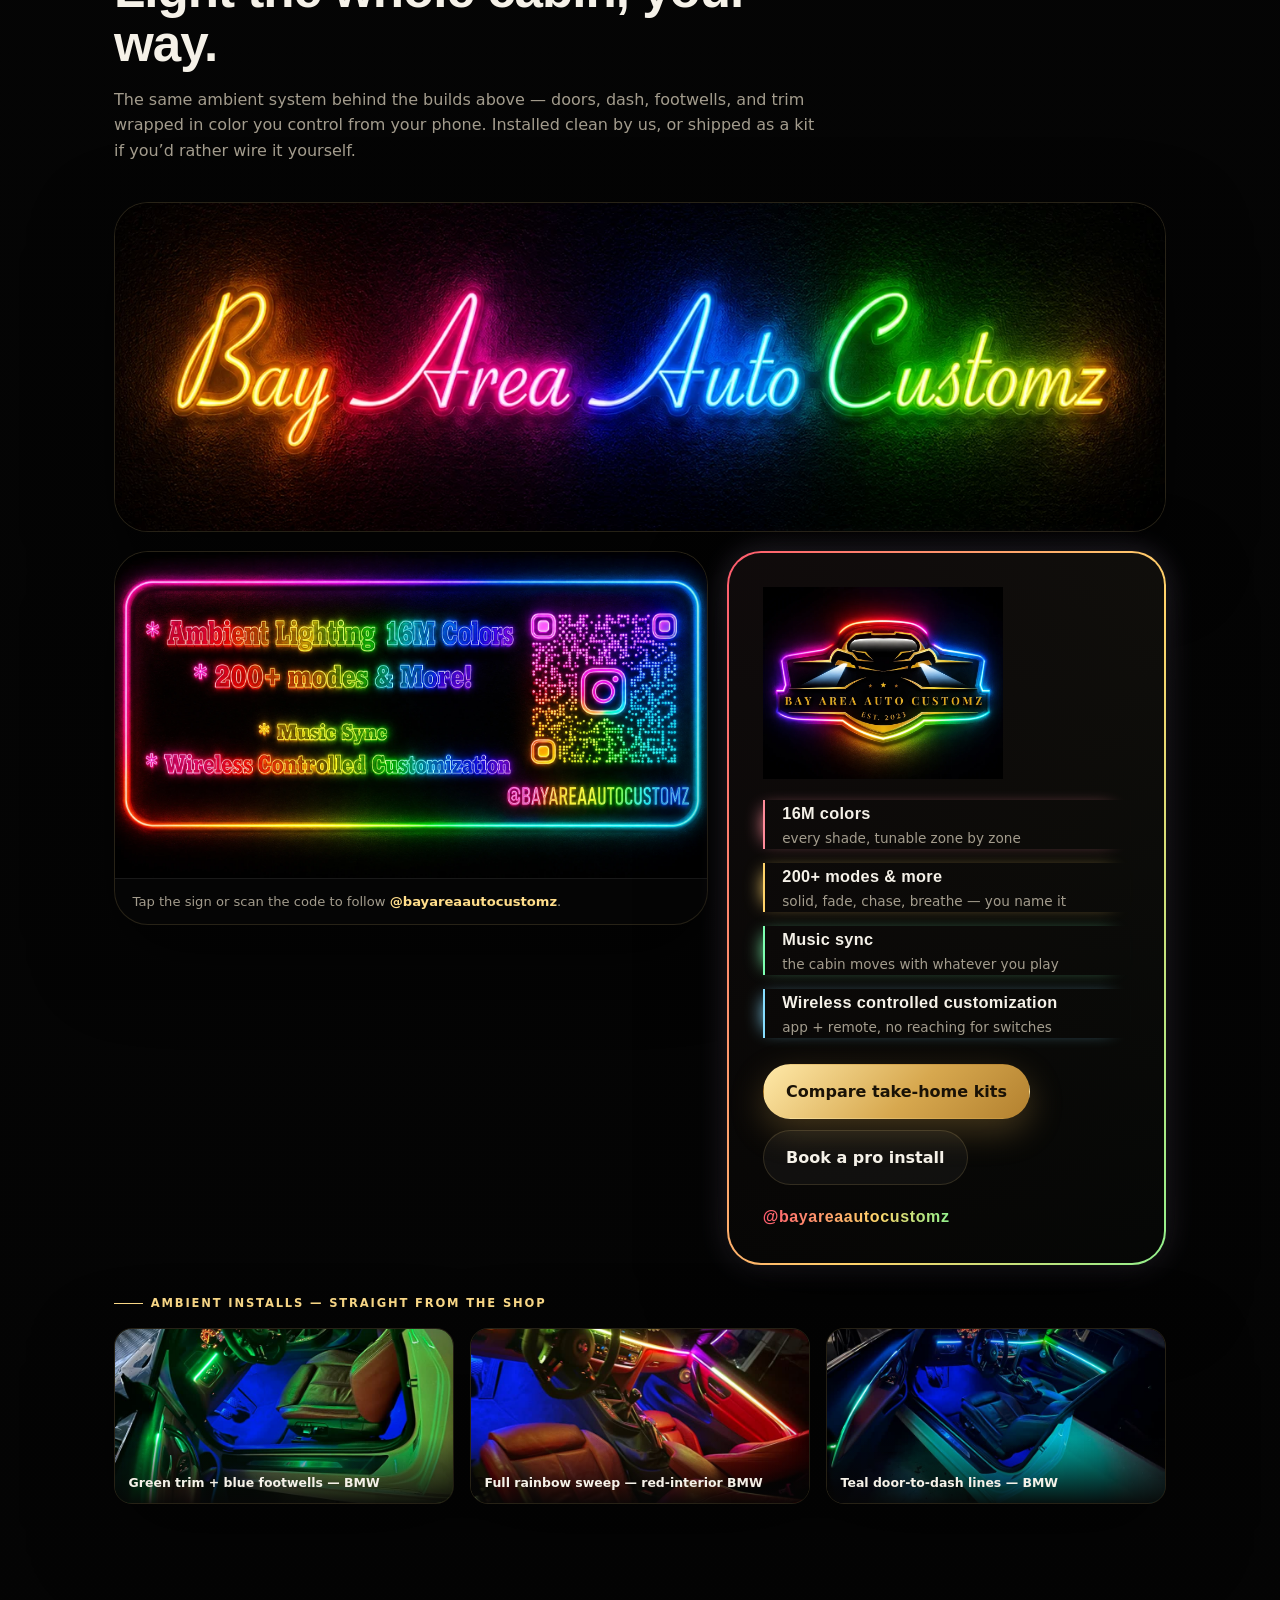
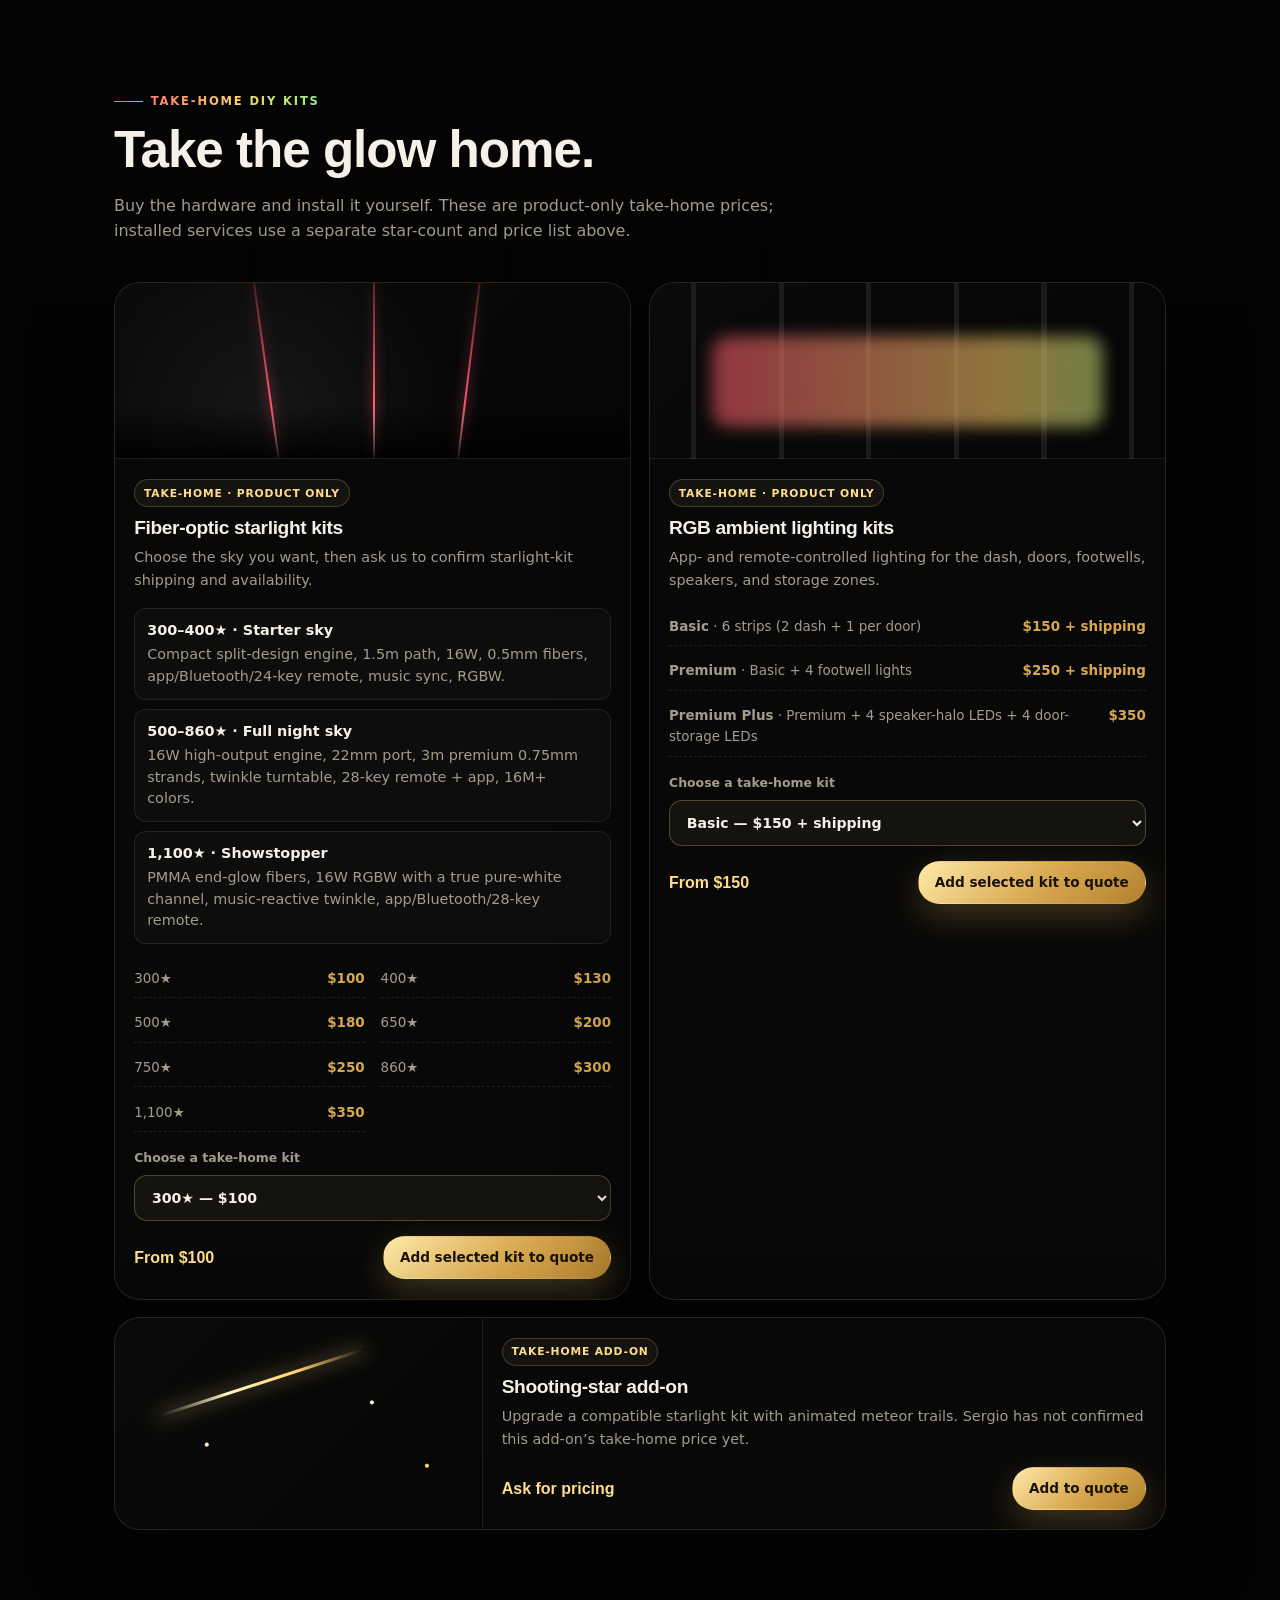
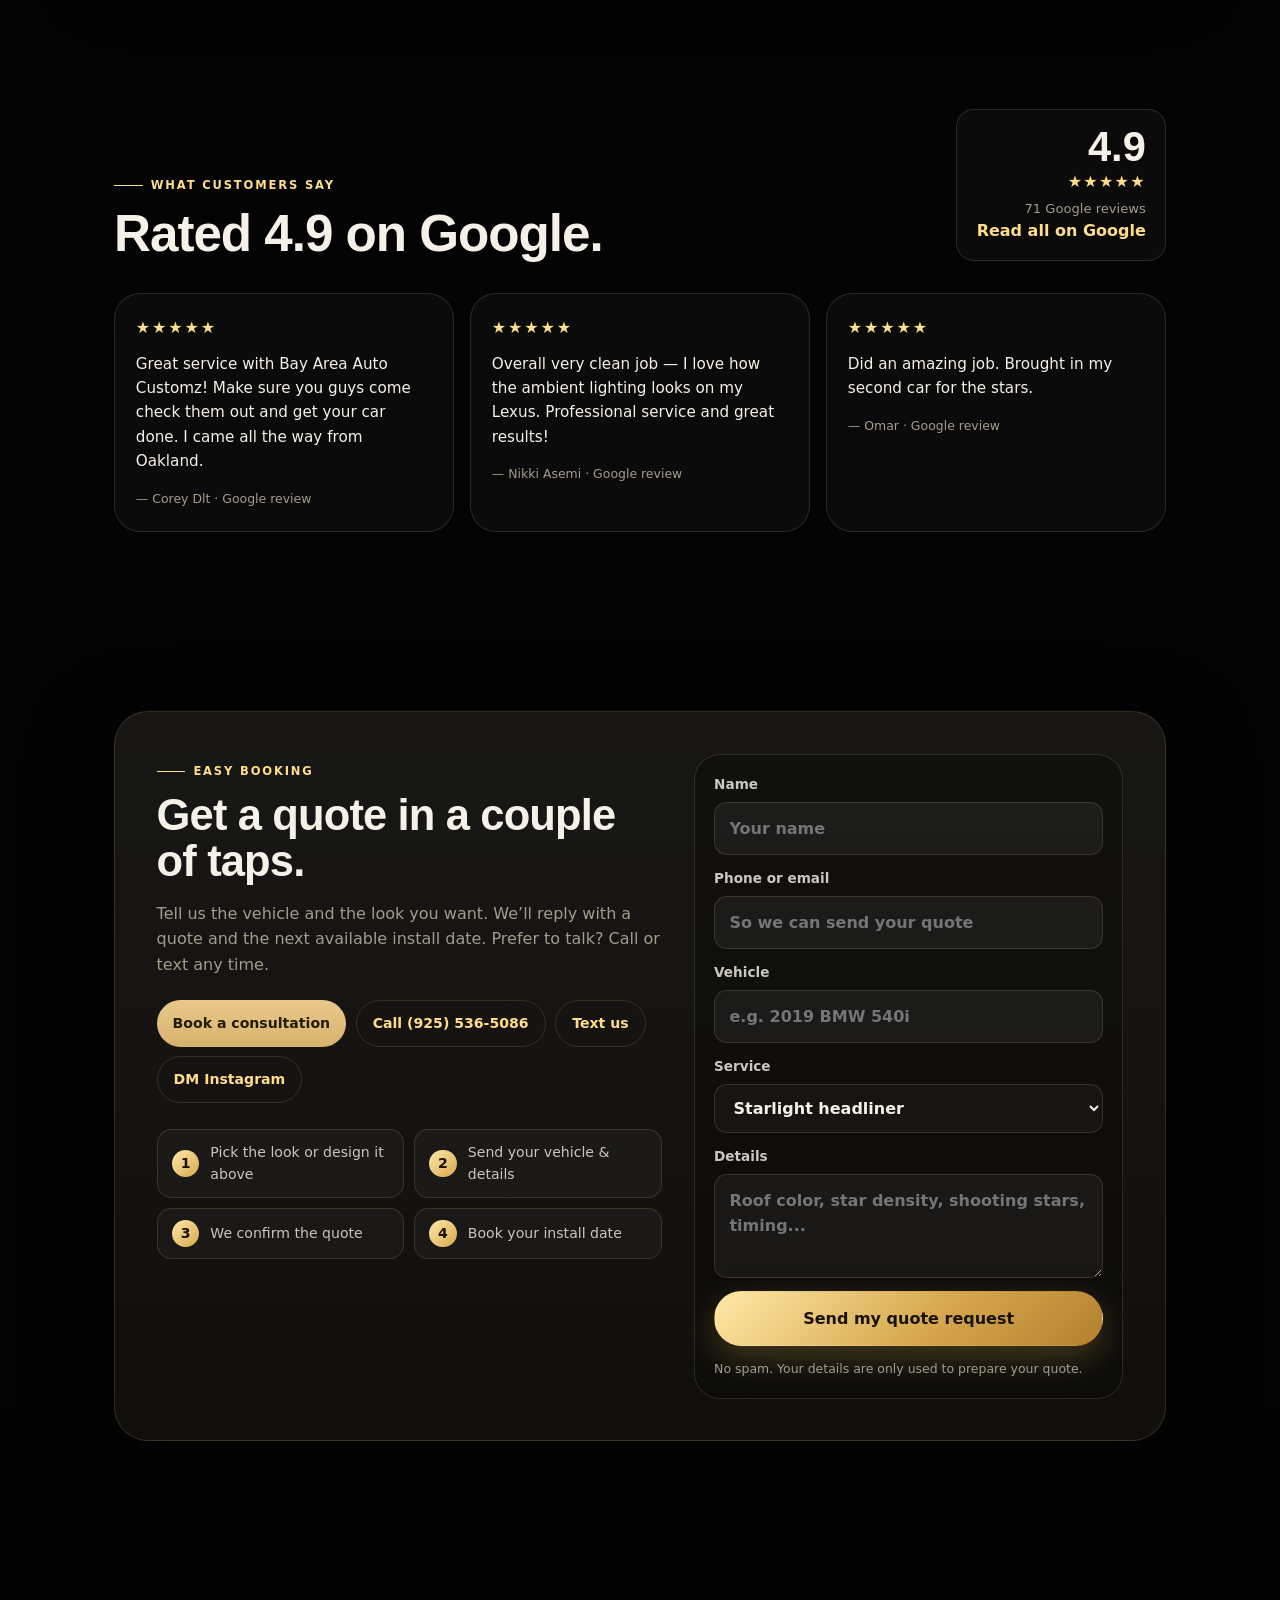
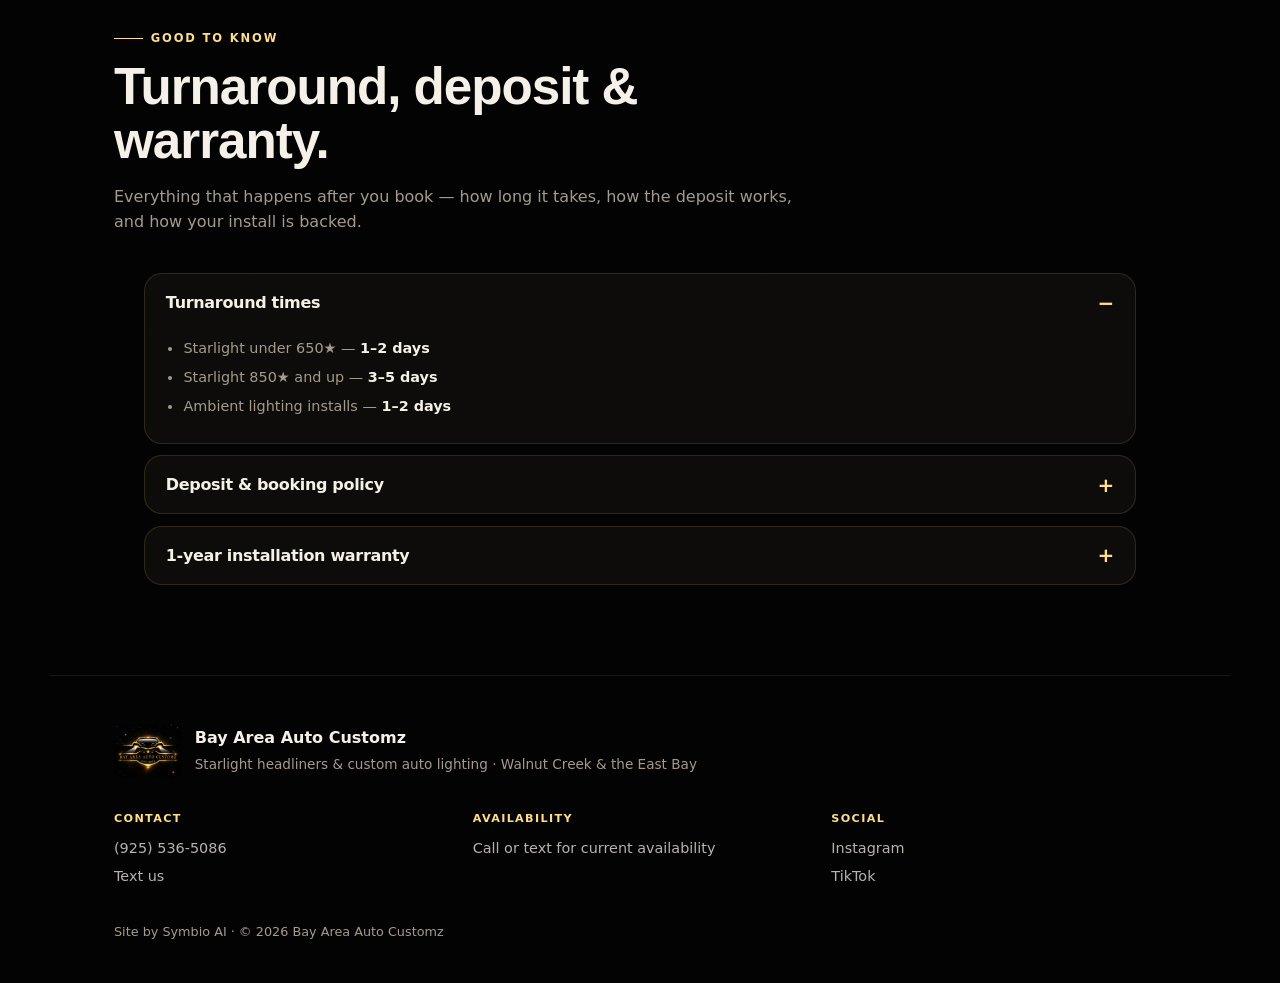
==== commit 22bcfcdb: "Declutter clips, fix mobile kit chips, complete GBP schema - 'Photos don't do it justice' had 11 cli" ====
--- a/index.html
+++ b/index.html
@@ -67,7 +67,22 @@
         "url": "https://bayareaautocustomz.com/",
         "image": "https://bayareaautocustomz.com/images/starlight-mercedes-wide.jpg",
         "priceRange": "$$",
-        "address": { "@type": "PostalAddress", "addressRegion": "CA", "addressLocality": "Walnut Creek", "addressCountry": "US" },
+        "address": {
+          "@type": "PostalAddress",
+          "streetAddress": "2145 N Broadway",
+          "addressLocality": "Walnut Creek",
+          "addressRegion": "CA",
+          "postalCode": "94596",
+          "addressCountry": "US"
+        },
+        "openingHoursSpecification": [
+          {
+            "@type": "OpeningHoursSpecification",
+            "dayOfWeek": ["Monday", "Tuesday", "Wednesday", "Thursday", "Friday", "Saturday", "Sunday"],
+            "opens": "09:30",
+            "closes": "00:00"
+          }
+        ],
         "sameAs": [
           "https://www.instagram.com/bayareaautocustomz/",
           "https://www.tiktok.com/@bayareaautocustomz"
@@ -112,9 +127,9 @@
           <a href="#reviews">Reviews</a>
         </nav>
         <div class="header__actions">
-          <a class="header__rating" href="#reviews" aria-label="Rated 4.9 stars on Google from 69 reviews">
+          <a class="header__rating" href="#reviews" aria-label="Rated 4.9 stars on Google from 71 reviews">
             <span class="header__stars" aria-hidden="true">★★★★★</span>
-            <span>4.9 · 69 reviews</span>
+            <span>4.9 · 71 reviews</span>
           </a>
           <a class="btn btn--gold btn--sm" href="tel:+19255365086">Call (925) 536-5086</a>
         </div>
@@ -452,50 +467,6 @@
               ></button>
               <span class="reel__badge" aria-hidden="true">&#9654;</span>
               <figcaption class="reel__caption">Shooting star across the roof</figcaption>
-            </figure>
-            <figure class="reel" data-reel>
-              <video
-                class="reel__video"
-                src="images/reel-red-stars.mp4"
-                data-poster="images/reel-red-stars-poster.jpg"
-                muted
-                loop
-                playsinline
-                preload="none"
-                width="720"
-                height="1280"
-              ></video>
-              <button
-                class="reel__toggle"
-                type="button"
-                data-reel-toggle
-                aria-pressed="false"
-                aria-label="Play clip: dense red starlight field on the headliner"
-              ></button>
-              <span class="reel__badge" aria-hidden="true">&#9654;</span>
-              <figcaption class="reel__caption">Red star field</figcaption>
-            </figure>
-            <figure class="reel" data-reel>
-              <video
-                class="reel__video"
-                src="images/reel-purple-door.mp4"
-                data-poster="images/reel-purple-door-poster.jpg"
-                muted
-                loop
-                playsinline
-                preload="none"
-                width="720"
-                height="1280"
-              ></video>
-              <button
-                class="reel__toggle"
-                type="button"
-                data-reel-toggle
-                aria-pressed="false"
-                aria-label="Play clip: purple mode, door and speaker glow"
-              ></button>
-              <span class="reel__badge" aria-hidden="true">&#9654;</span>
-              <figcaption class="reel__caption">Purple mode &mdash; door &amp; speaker</figcaption>
             </figure>
             <figure class="reel" data-reel>
               <video
@@ -566,28 +537,6 @@
             <figure class="reel" data-reel>
               <video
                 class="reel__video"
-                src="images/reel-starlight-red.mp4"
-                data-poster="images/reel-starlight-red-poster.jpg"
-                muted
-                loop
-                playsinline
-                preload="none"
-                width="720"
-                height="1280"
-              ></video>
-              <button
-                class="reel__toggle"
-                type="button"
-                data-reel-toggle
-                aria-pressed="false"
-                aria-label="Play clip: starlight roof with red ambient"
-              ></button>
-              <span class="reel__badge" aria-hidden="true">&#9654;</span>
-              <figcaption class="reel__caption">Starlight + red ambient</figcaption>
-            </figure>
-            <figure class="reel" data-reel>
-              <video
-                class="reel__video"
                 src="images/reel-rgb-dash.mp4"
                 data-poster="images/reel-rgb-dash-poster.jpg"
                 muted
@@ -606,50 +555,6 @@
               ></button>
               <span class="reel__badge" aria-hidden="true">&#9654;</span>
               <figcaption class="reel__caption">RGB ambient &mdash; dash &amp; doors</figcaption>
-            </figure>
-            <figure class="reel" data-reel>
-              <video
-                class="reel__video"
-                src="images/reel-ambient-night.mp4"
-                data-poster="images/reel-ambient-night-poster.jpg"
-                muted
-                loop
-                playsinline
-                preload="none"
-                width="720"
-                height="1280"
-              ></video>
-              <button
-                class="reel__toggle"
-                type="button"
-                data-reel-toggle
-                aria-pressed="false"
-                aria-label="Play clip: red ambient light strip glowing on the dash at night"
-              ></button>
-              <span class="reel__badge" aria-hidden="true">&#9654;</span>
-              <figcaption class="reel__caption">Red ambient &mdash; night dash</figcaption>
-            </figure>
-            <figure class="reel" data-reel>
-              <video
-                class="reel__video"
-                src="images/reel-purple-build.mp4"
-                data-poster="images/reel-purple-build-poster.jpg"
-                muted
-                loop
-                playsinline
-                preload="none"
-                width="720"
-                height="1280"
-              ></video>
-              <button
-                class="reel__toggle"
-                type="button"
-                data-reel-toggle
-                aria-pressed="false"
-                aria-label="Play clip: purple and white wrapped build walkaround with red interior lighting"
-              ></button>
-              <span class="reel__badge" aria-hidden="true">&#9654;</span>
-              <figcaption class="reel__caption">Purple &amp; white build</figcaption>
             </figure>
           </div>
         </section>
@@ -1332,7 +1237,7 @@
             <div class="score">
               <strong data-review-score>4.9</strong>
               <span class="score__stars" aria-hidden="true">★★★★★</span>
-              <em><span data-review-count>69</span> Google reviews</em>
+              <em><span data-review-count>71</span> Google reviews</em>
               <a class="text-btn" href="https://share.google/gWhxl8wOtXEkPjRPD" target="_blank" rel="noopener">Read all on Google</a>
             </div>
           </div>
--- a/styles.css
+++ b/styles.css
@@ -824,9 +824,38 @@
   gap: 0.5rem;
 }
 
+/* 12 kit sizes: flex:1 stretched each chip to fill leftover row space, so on a
+   phone they squashed into wide ovals and "4,400" crowded its own pill
+   (client-reported 2026-07-28). A grid keeps every chip identical, and 12
+   divides evenly by 6 / 4 / 3 — no orphan chip at any breakpoint. */
+.chips--kits {
+  display: grid;
+  grid-template-columns: repeat(6, minmax(0, 1fr));
+  gap: 0.5rem;
+}
+
 .chips--kits .chip {
-  flex: 1;
-  min-width: 3.2rem;
+  min-width: 0;
+  padding-inline: 0.5rem;
+  font-variant-numeric: tabular-nums;
+}
+
+@media (max-width: 760px) {
+  .chips--kits {
+    grid-template-columns: repeat(4, minmax(0, 1fr));
+  }
+}
+
+@media (max-width: 400px) {
+  .chips--kits {
+    grid-template-columns: repeat(3, minmax(0, 1fr));
+    gap: 0.45rem;
+  }
+
+  .chips--kits .chip {
+    padding-inline: 0.35rem;
+    font-size: 0.8rem;
+  }
 }
 
 .chip,
@@ -935,10 +964,26 @@
 /* Vertical reel cards (9:16, like the phone clips they are) that play in place
    on tap. They wrap into tidy rows on desktop and become a swipeable snap strip
    below 1040px, so any number of clips lays out cleanly. */
+/* Six curated clips (was 11 — four were red variants, three purple). Three
+   across gives each clip real presence instead of a wall of thumbnails
+   (client-reported "crowded", 2026-07-28). */
 .reels {
   display: grid;
-  grid-template-columns: repeat(auto-fill, minmax(170px, 1fr));
-  gap: 1rem;
+  grid-template-columns: repeat(3, minmax(0, 1fr));
+  gap: 1.1rem;
+}
+
+@media (max-width: 900px) {
+  .reels {
+    grid-template-columns: repeat(2, minmax(0, 1fr));
+  }
+}
+
+@media (max-width: 520px) {
+  .reels {
+    grid-template-columns: repeat(2, minmax(0, 1fr));
+    gap: 0.75rem;
+  }
 }
 
 .reel {
@@ -3131,8 +3176,12 @@
   z-index: 1;
 }
 
+/* Reduced motion keeps the stars — twinkling is an opacity change, not
+   vestibular motion. The JS drops the drift and shooting stars instead.
+   (Hiding it outright meant Ravi's reduce-motion laptop saw a plain black
+   page while everyone else saw the headliner, 2026-07-28.) */
 @media (prefers-reduced-motion: reduce) {
   #starfield {
-    display: none;
-  }
-}
+    opacity: 0.75;
+  }
+}
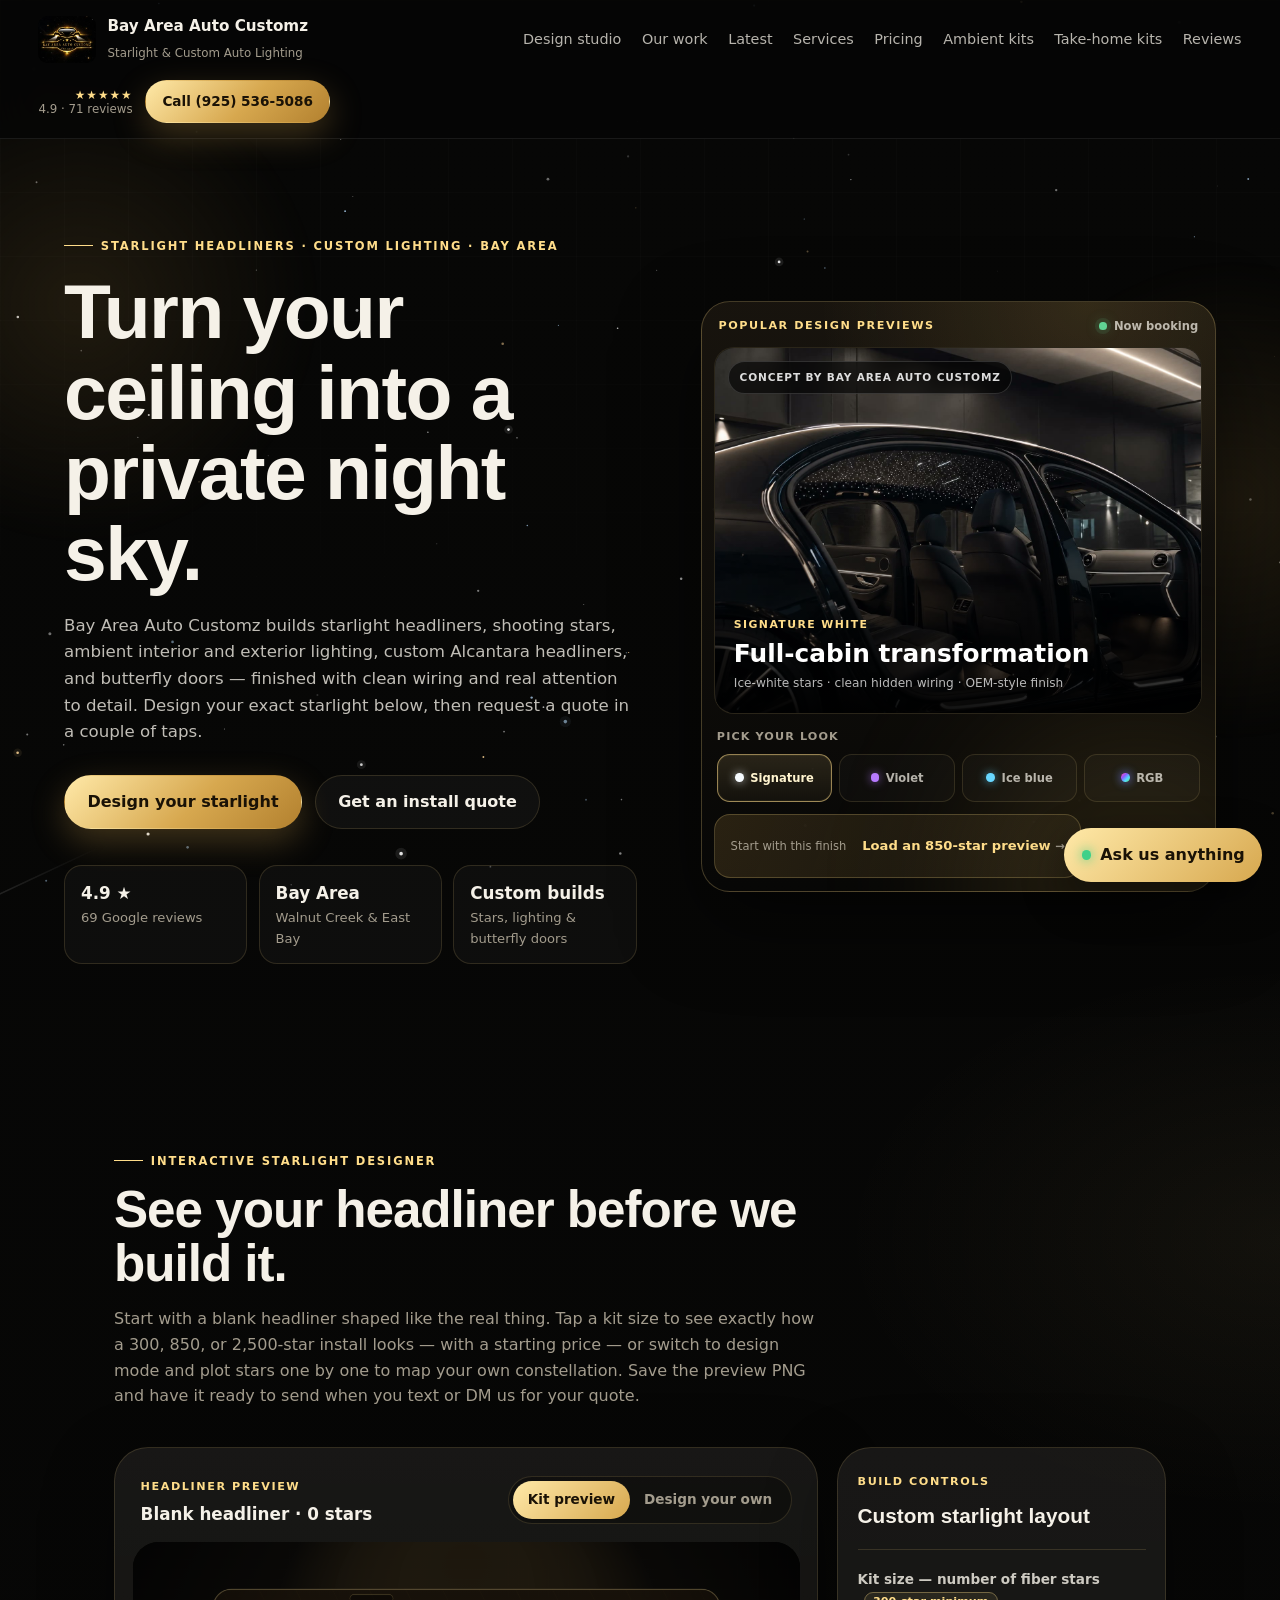
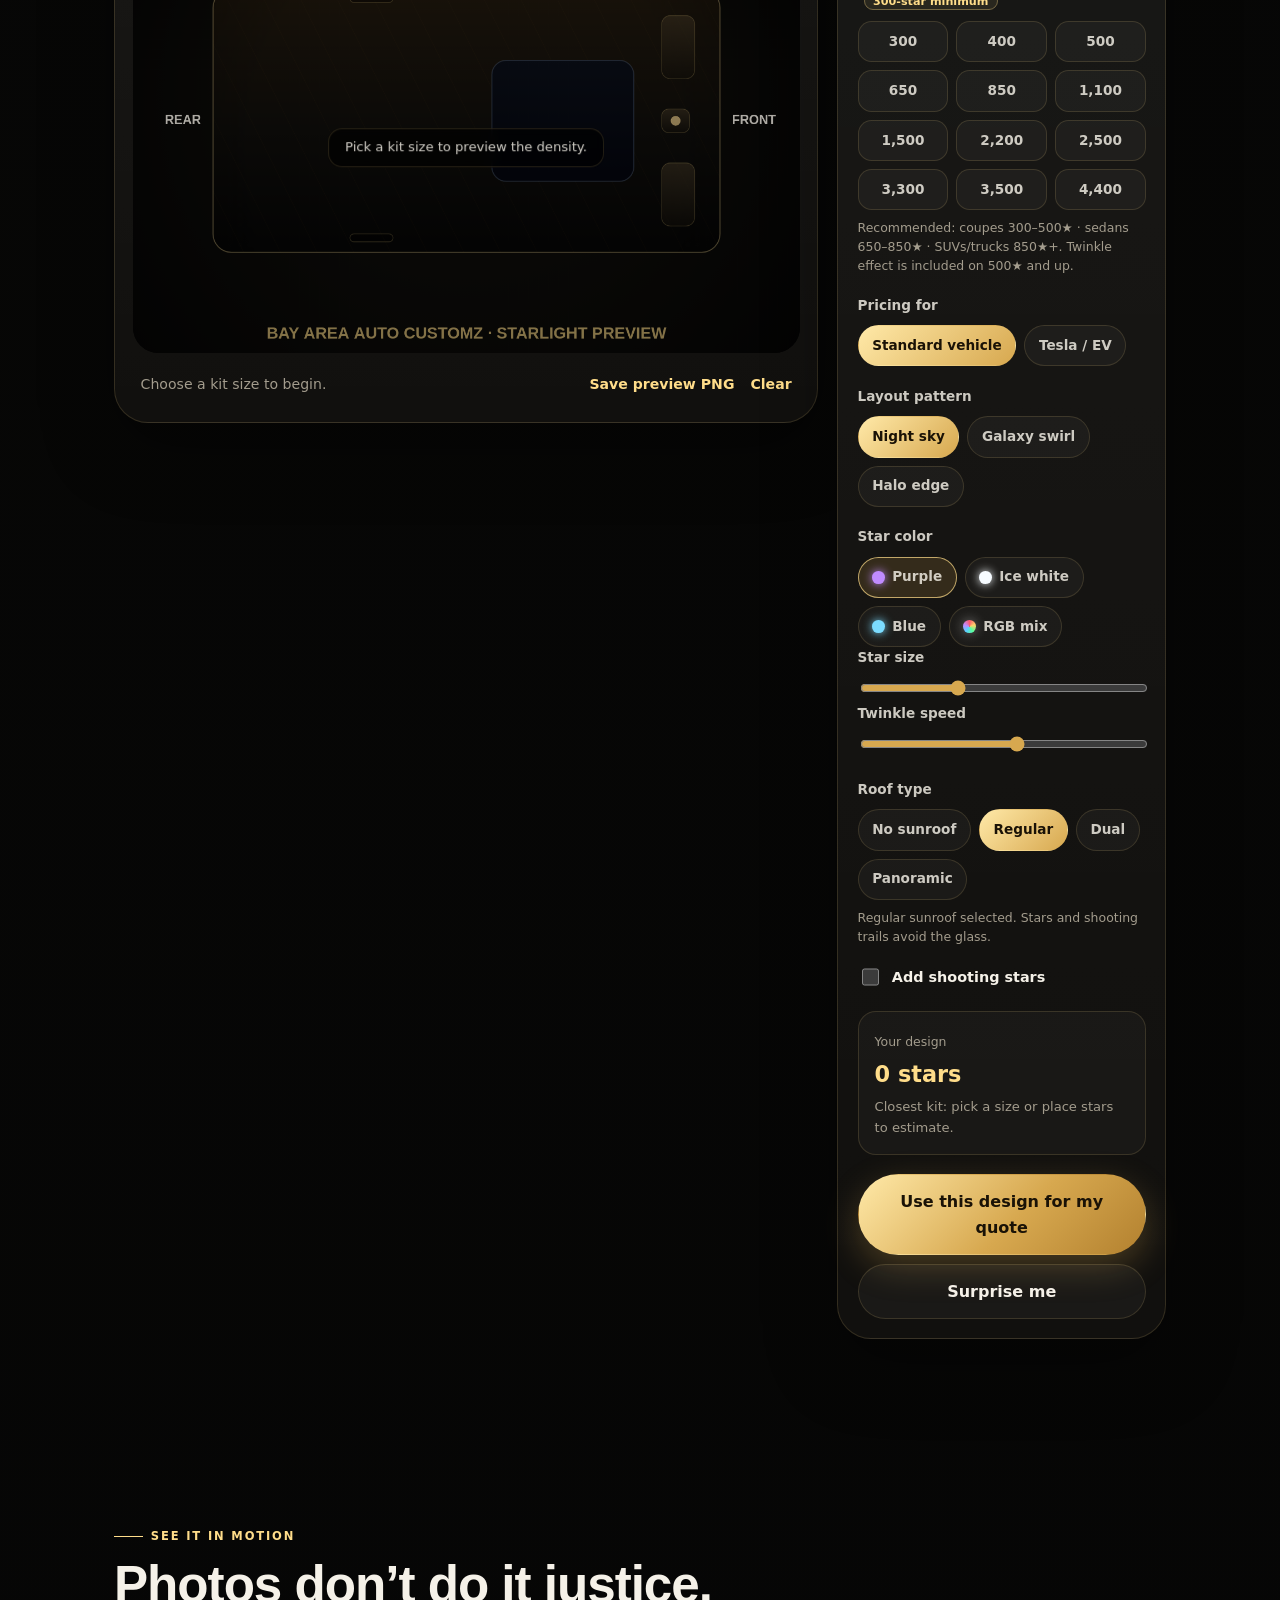
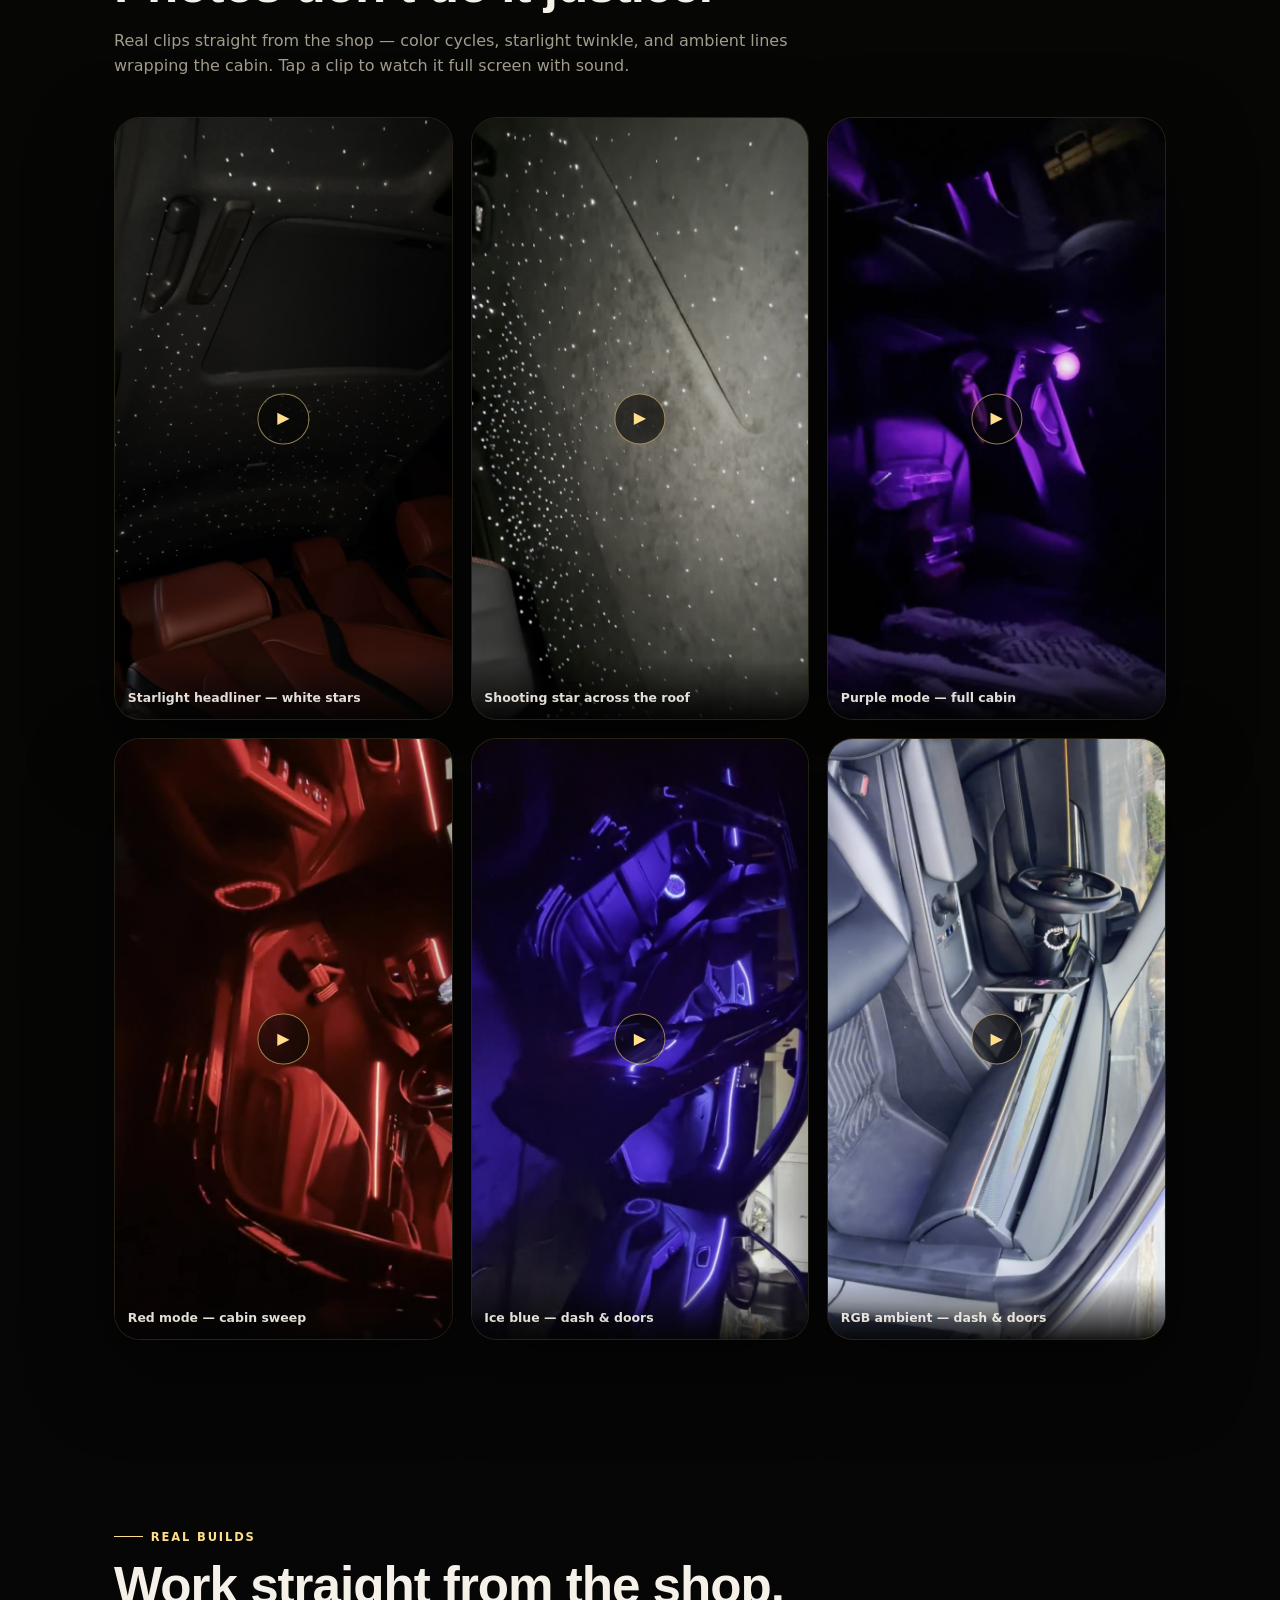
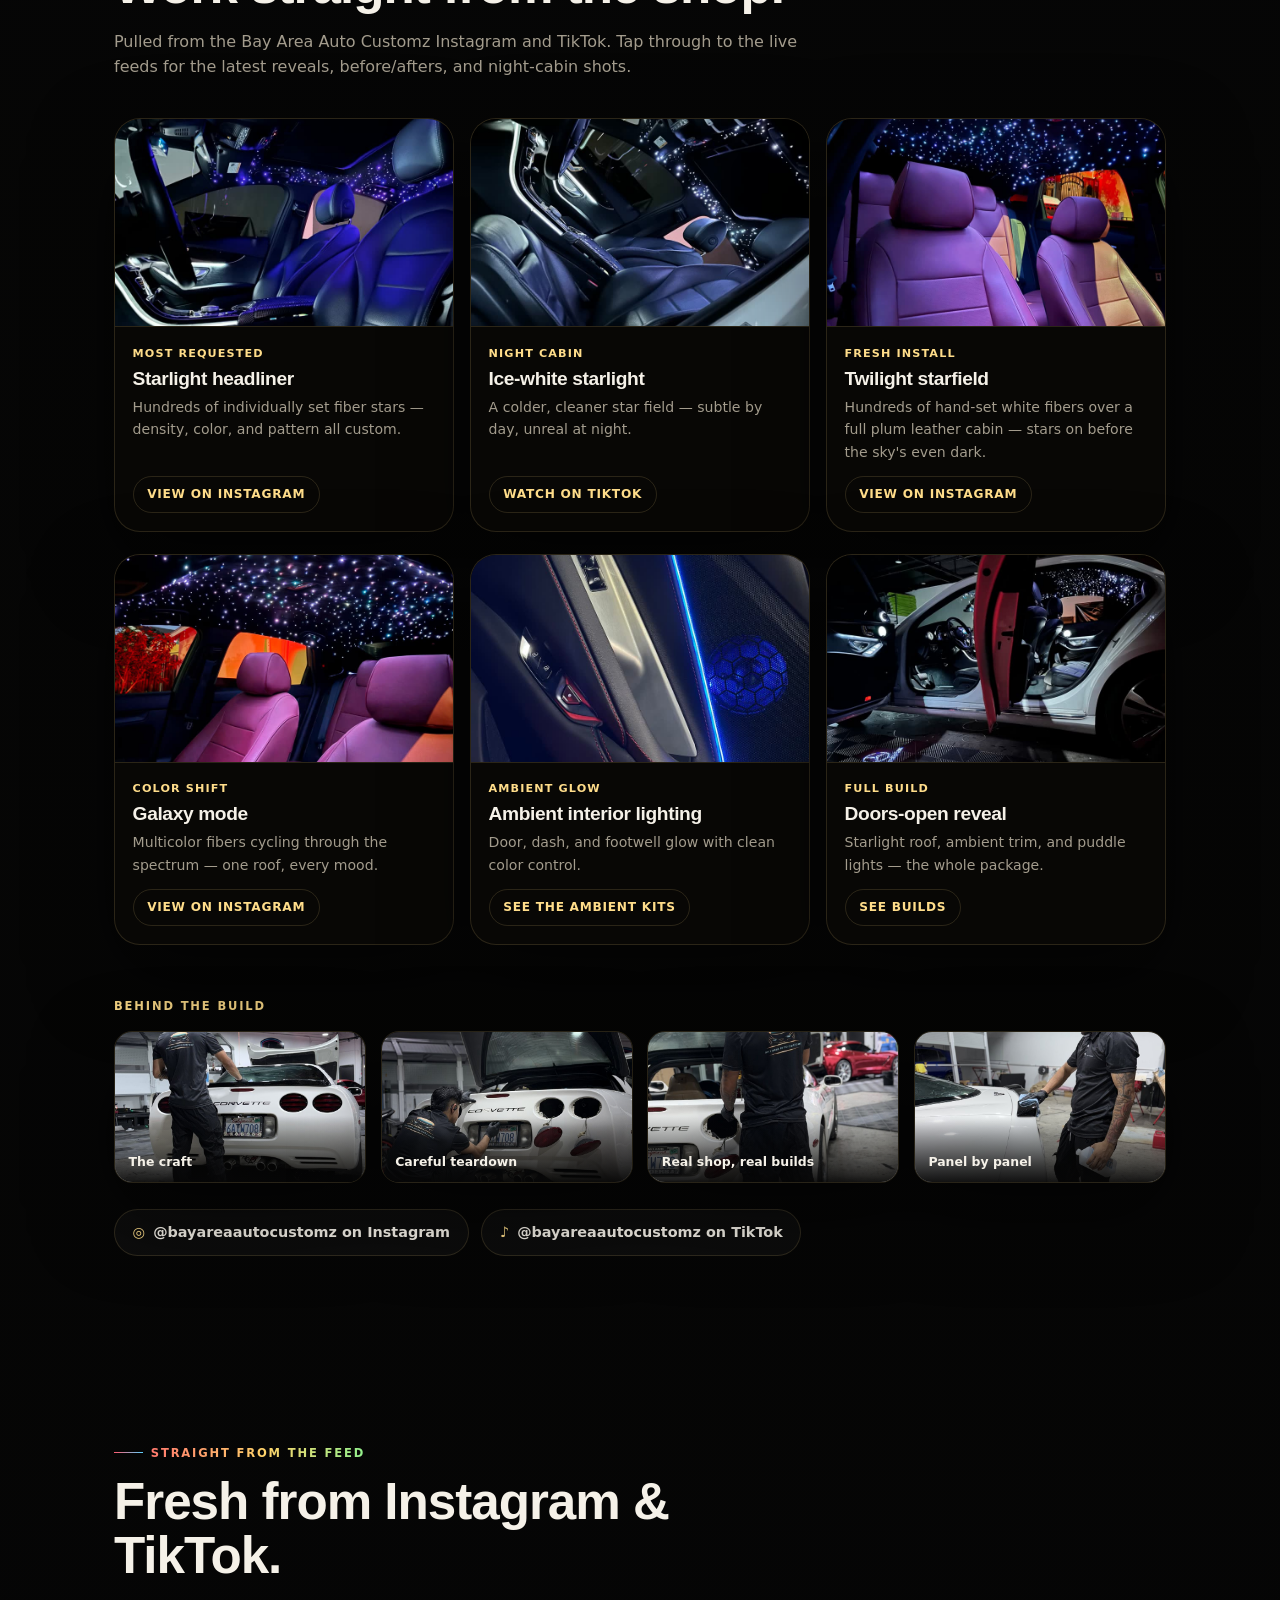
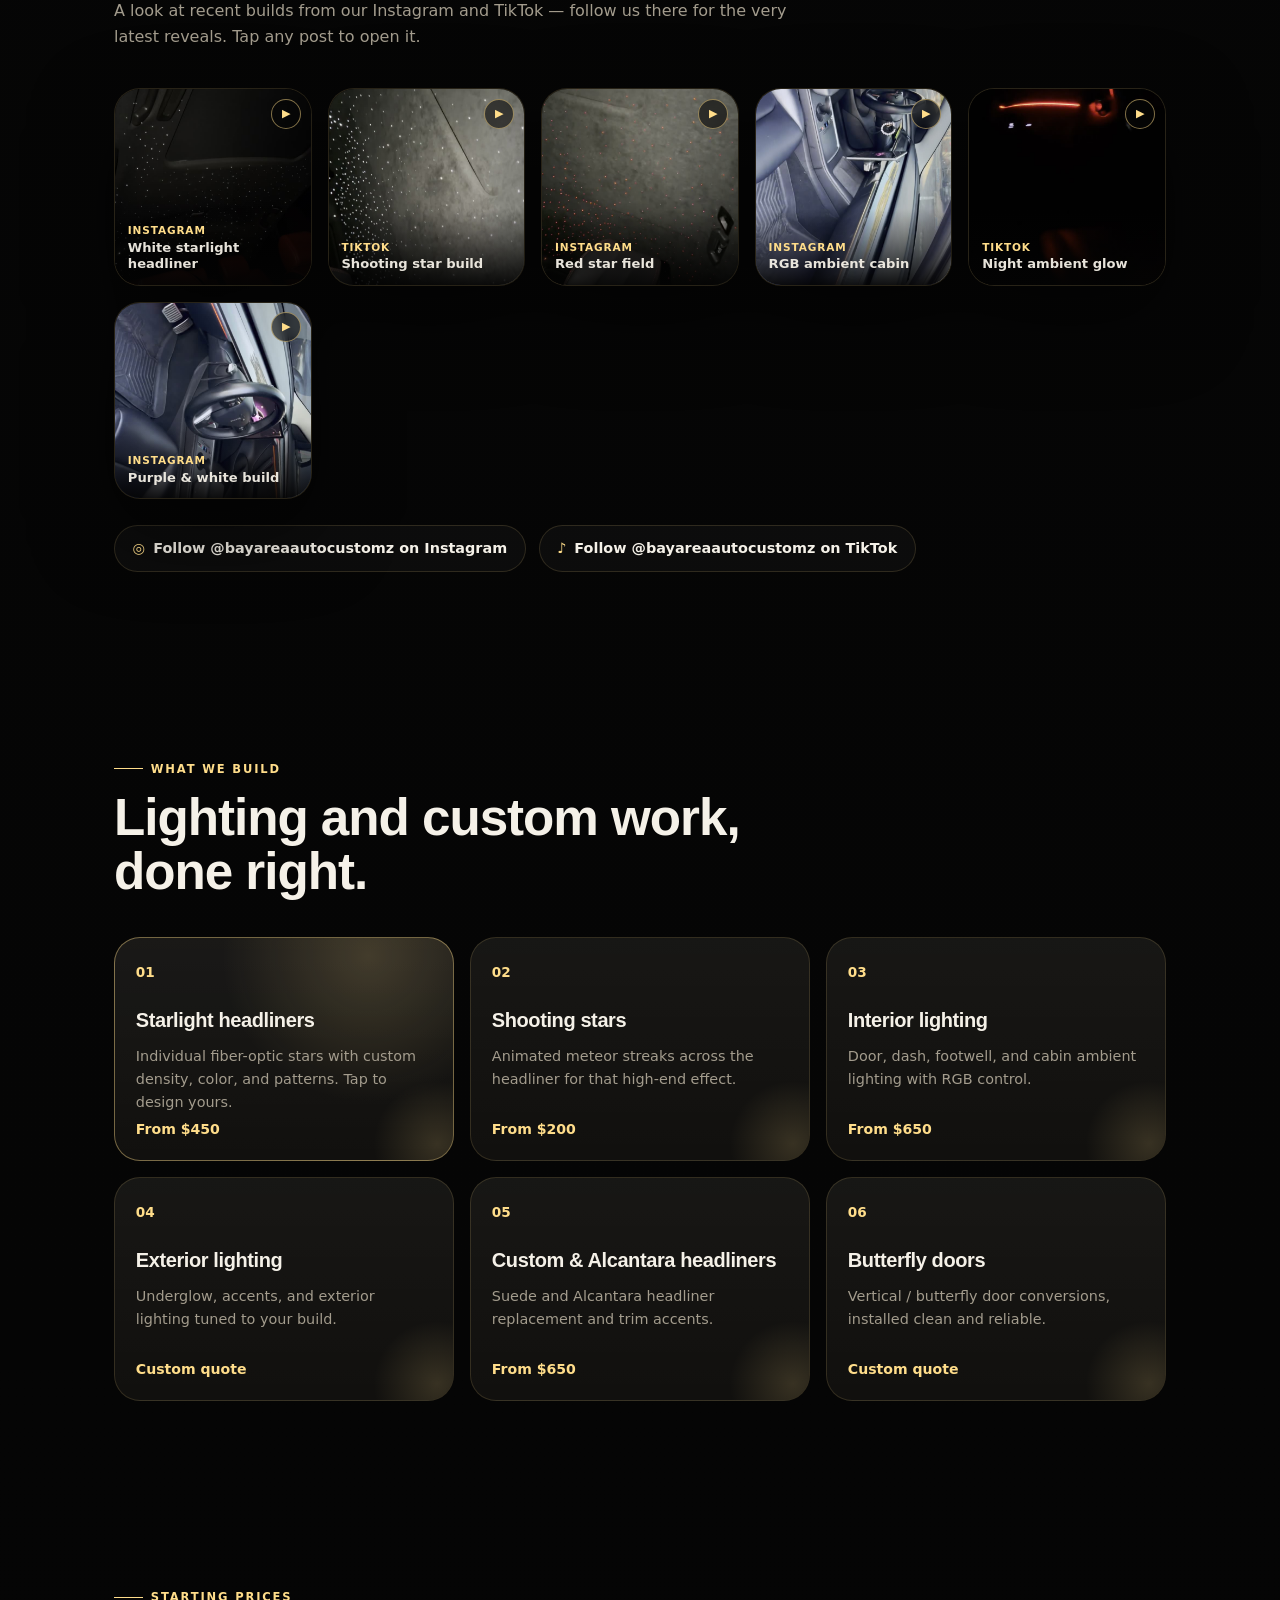
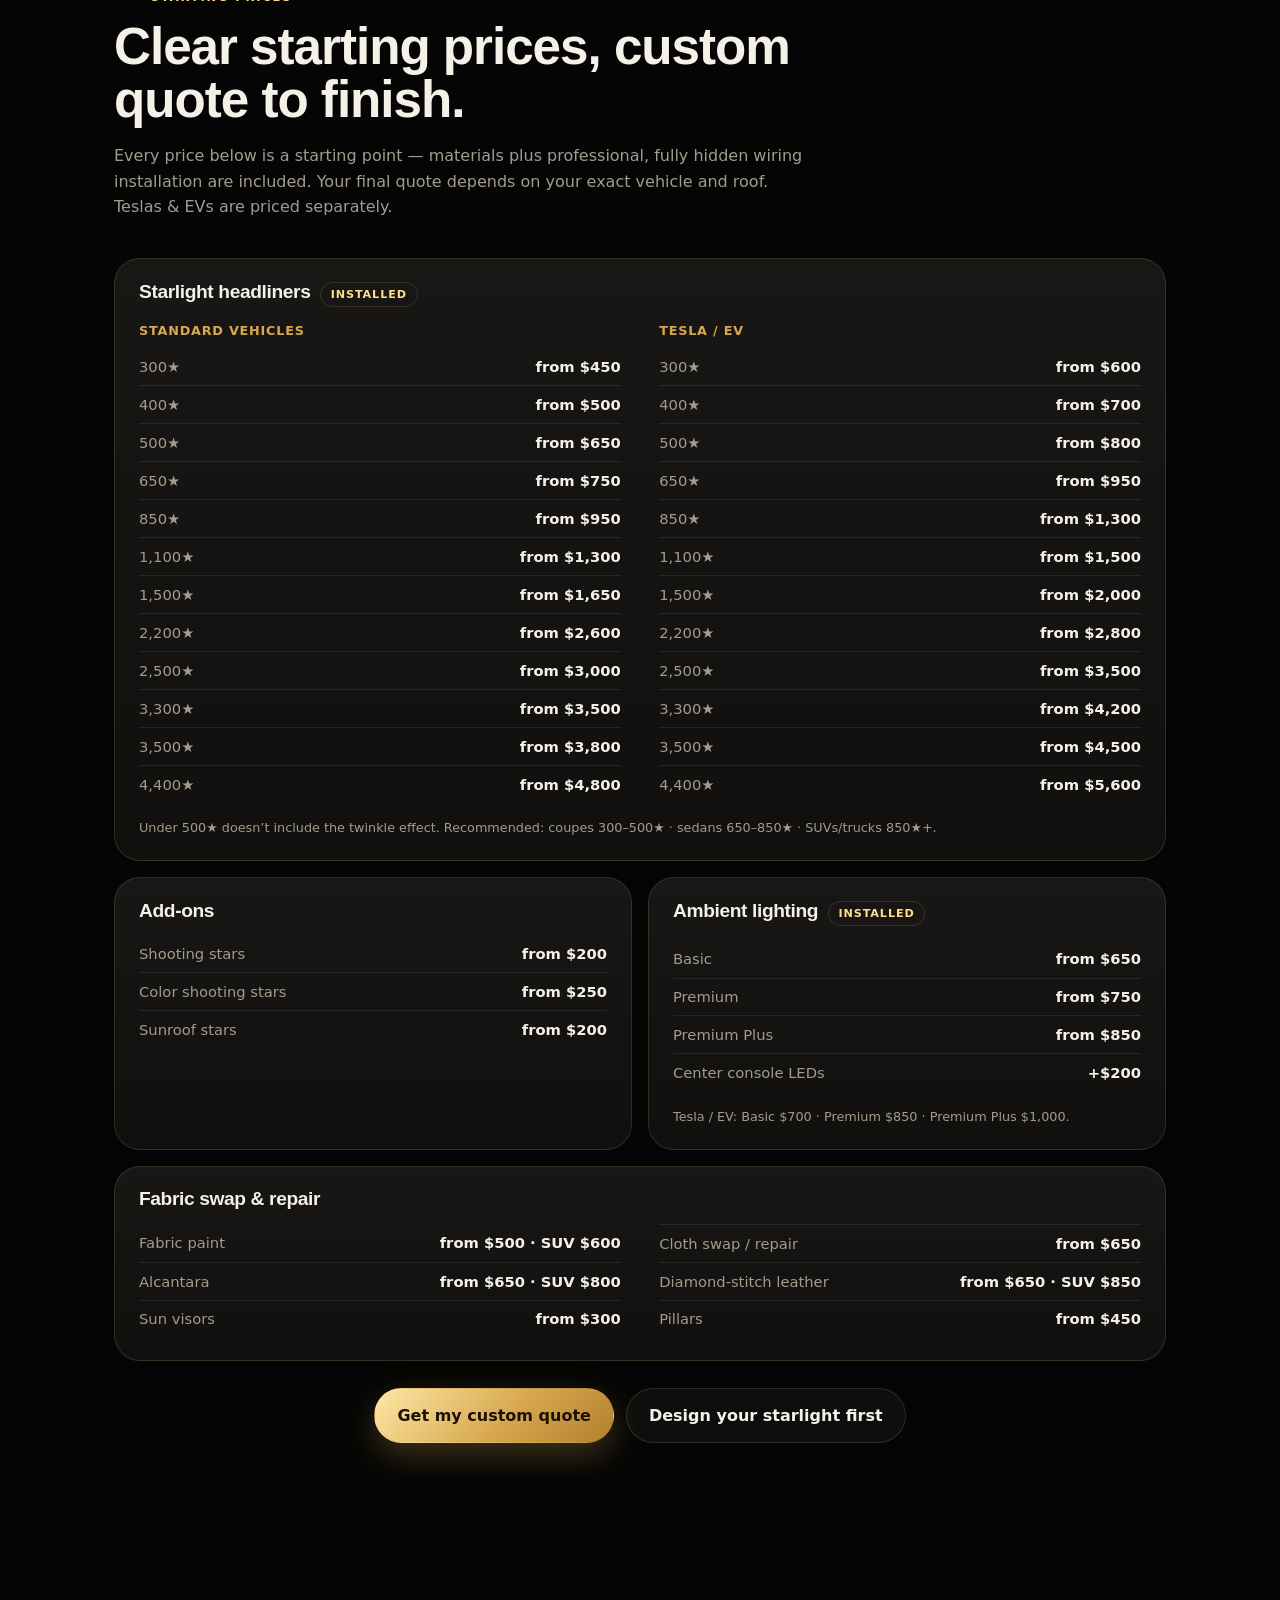
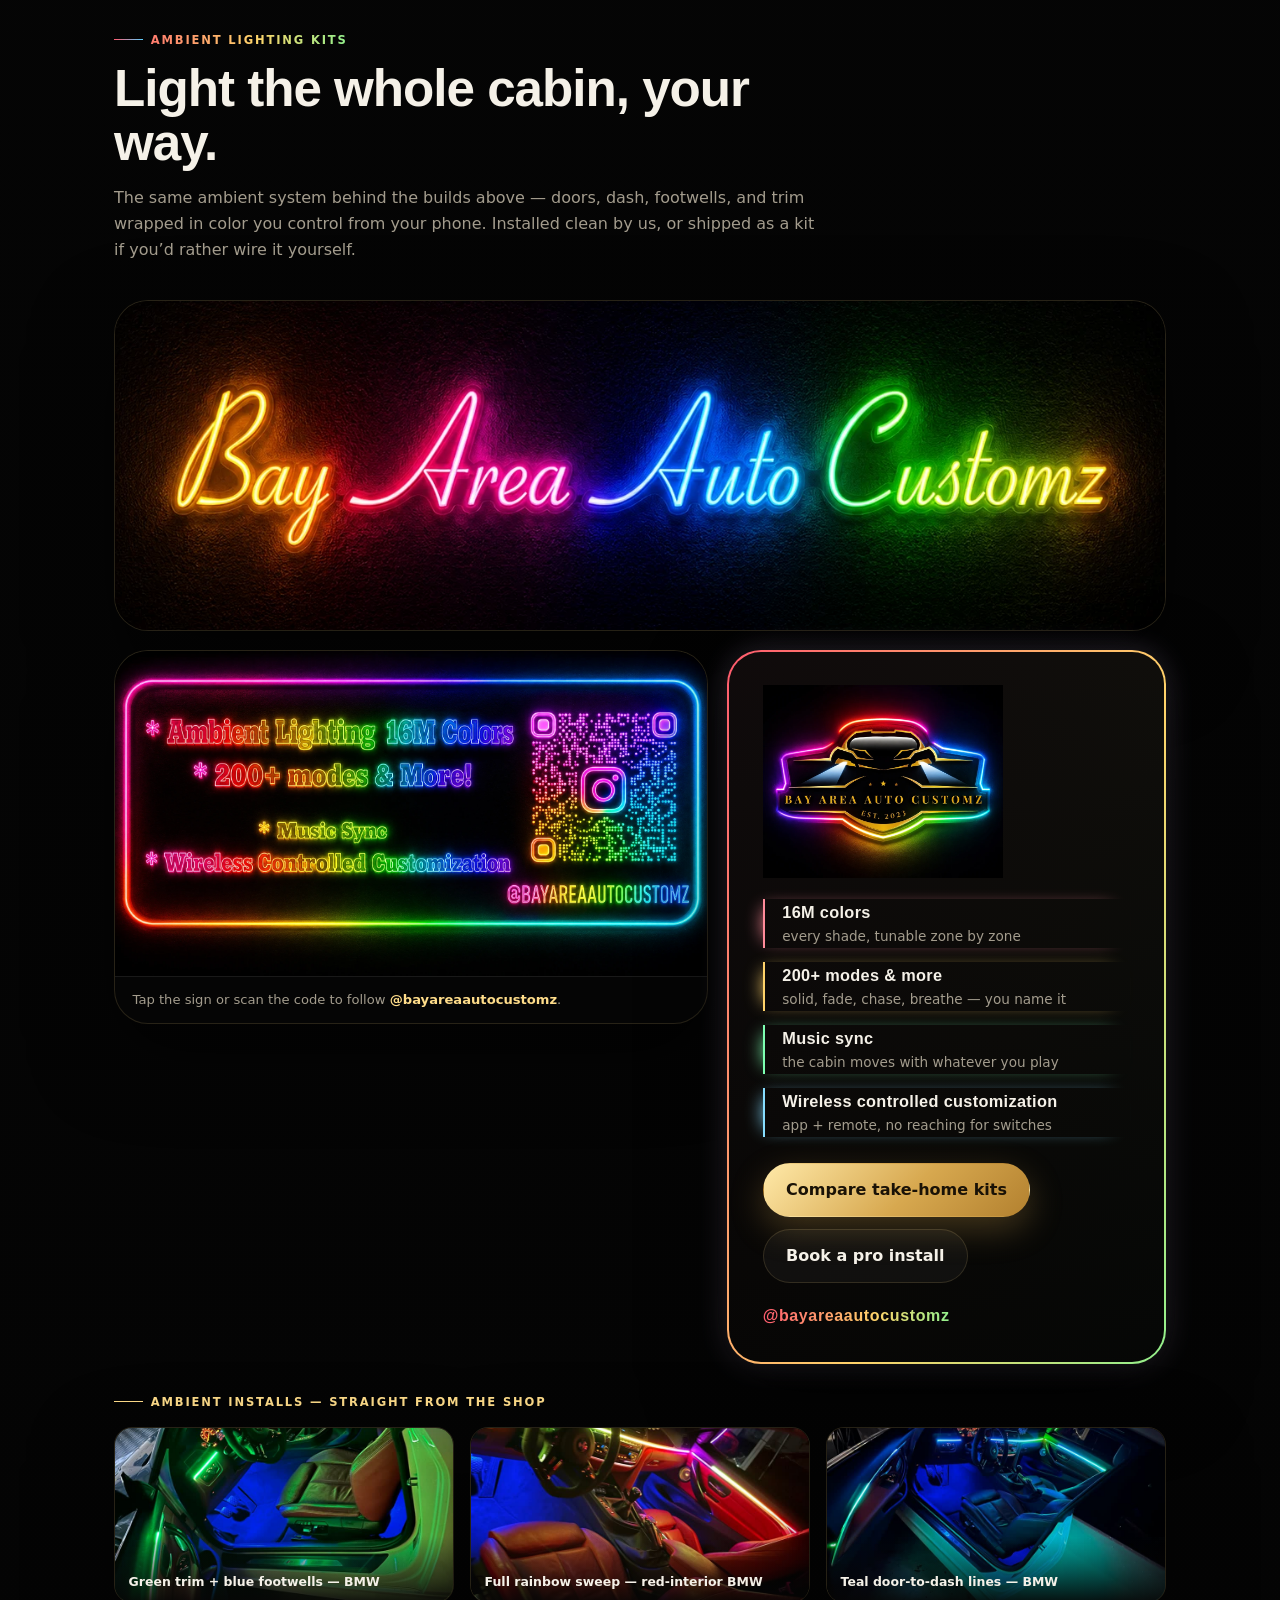
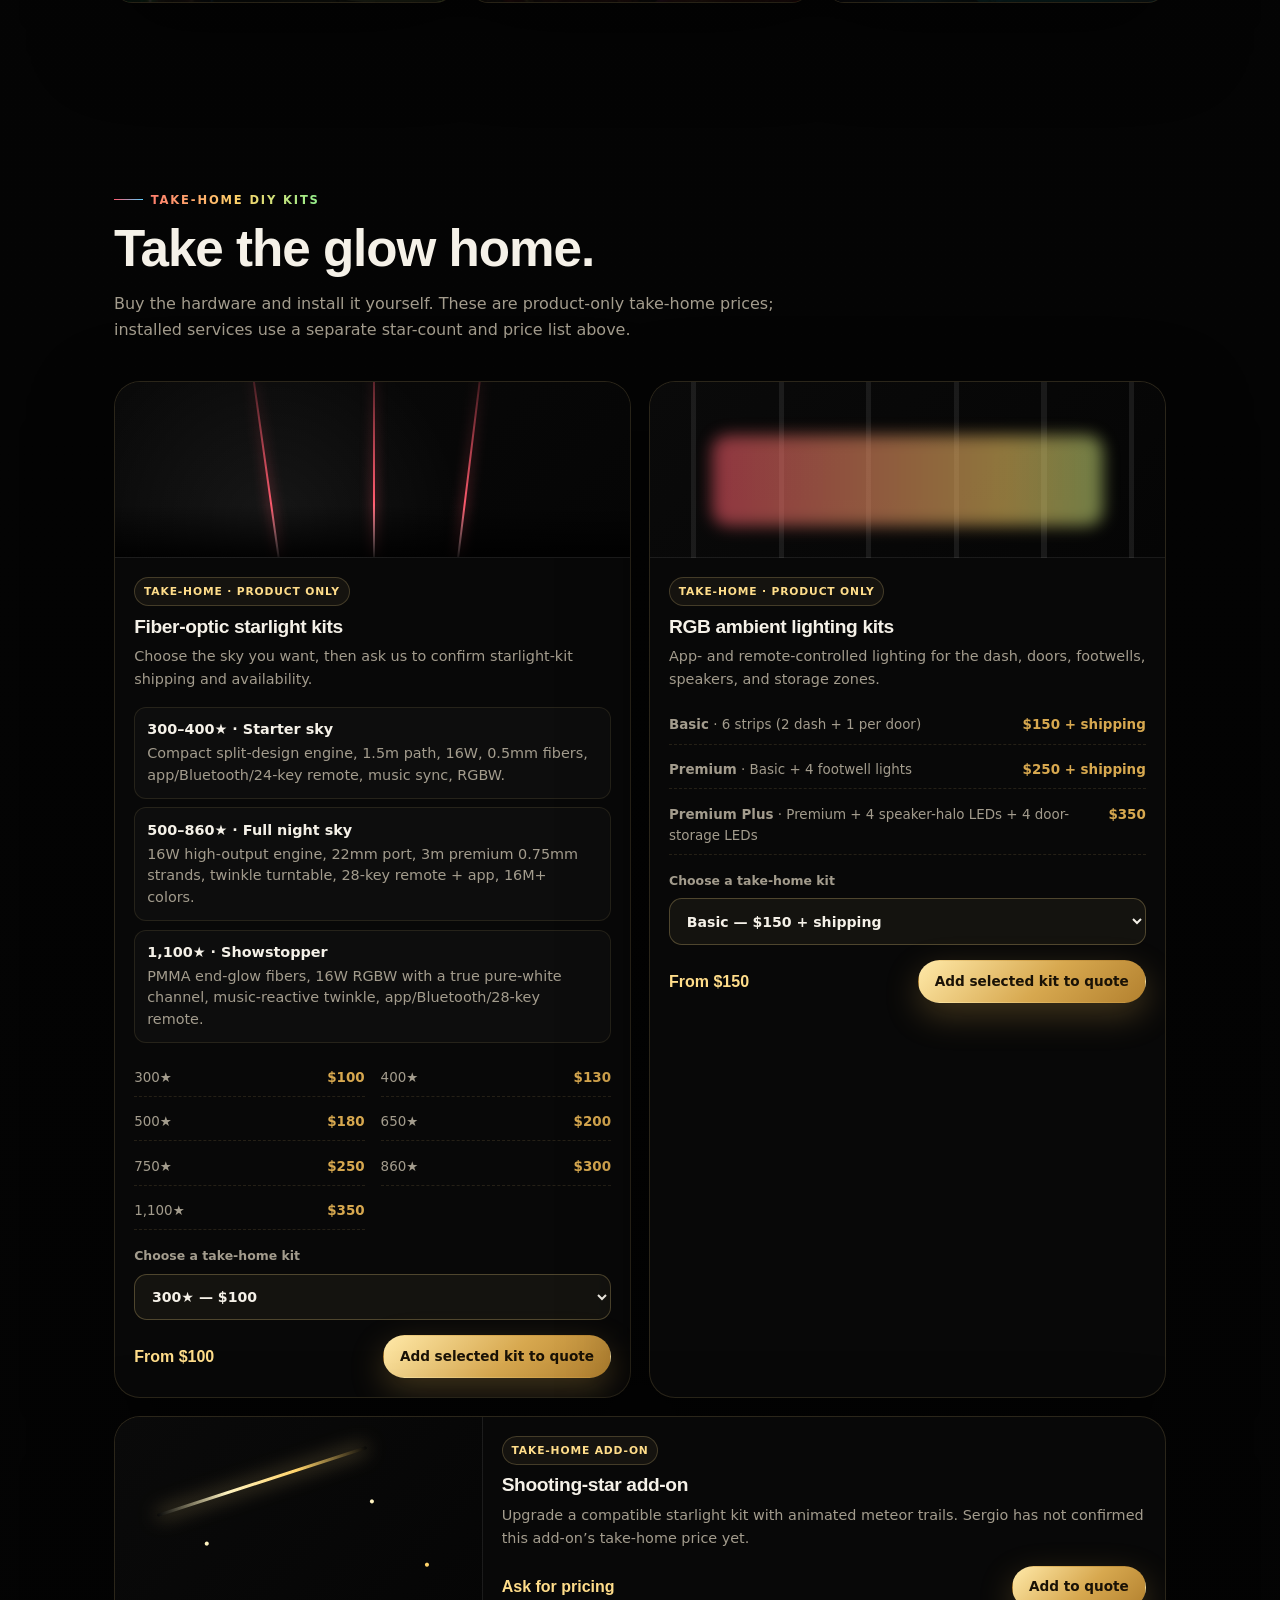
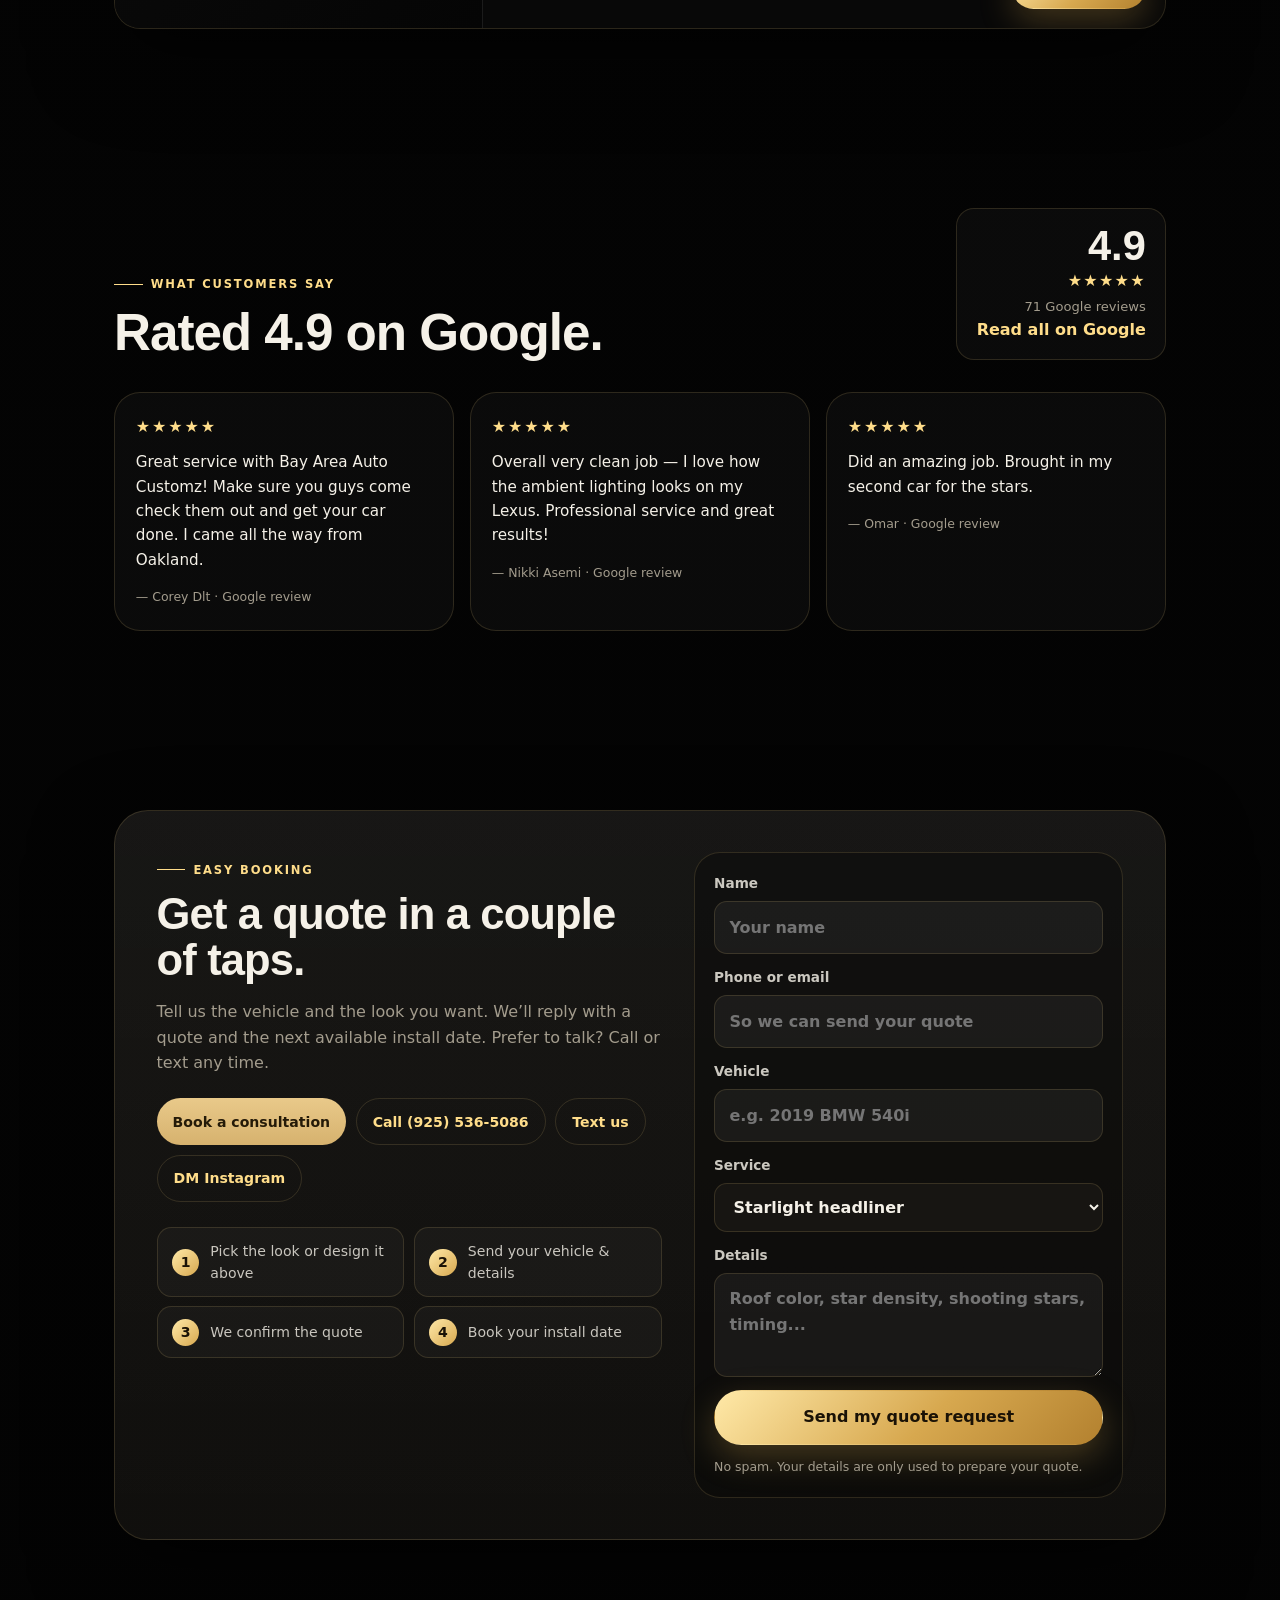
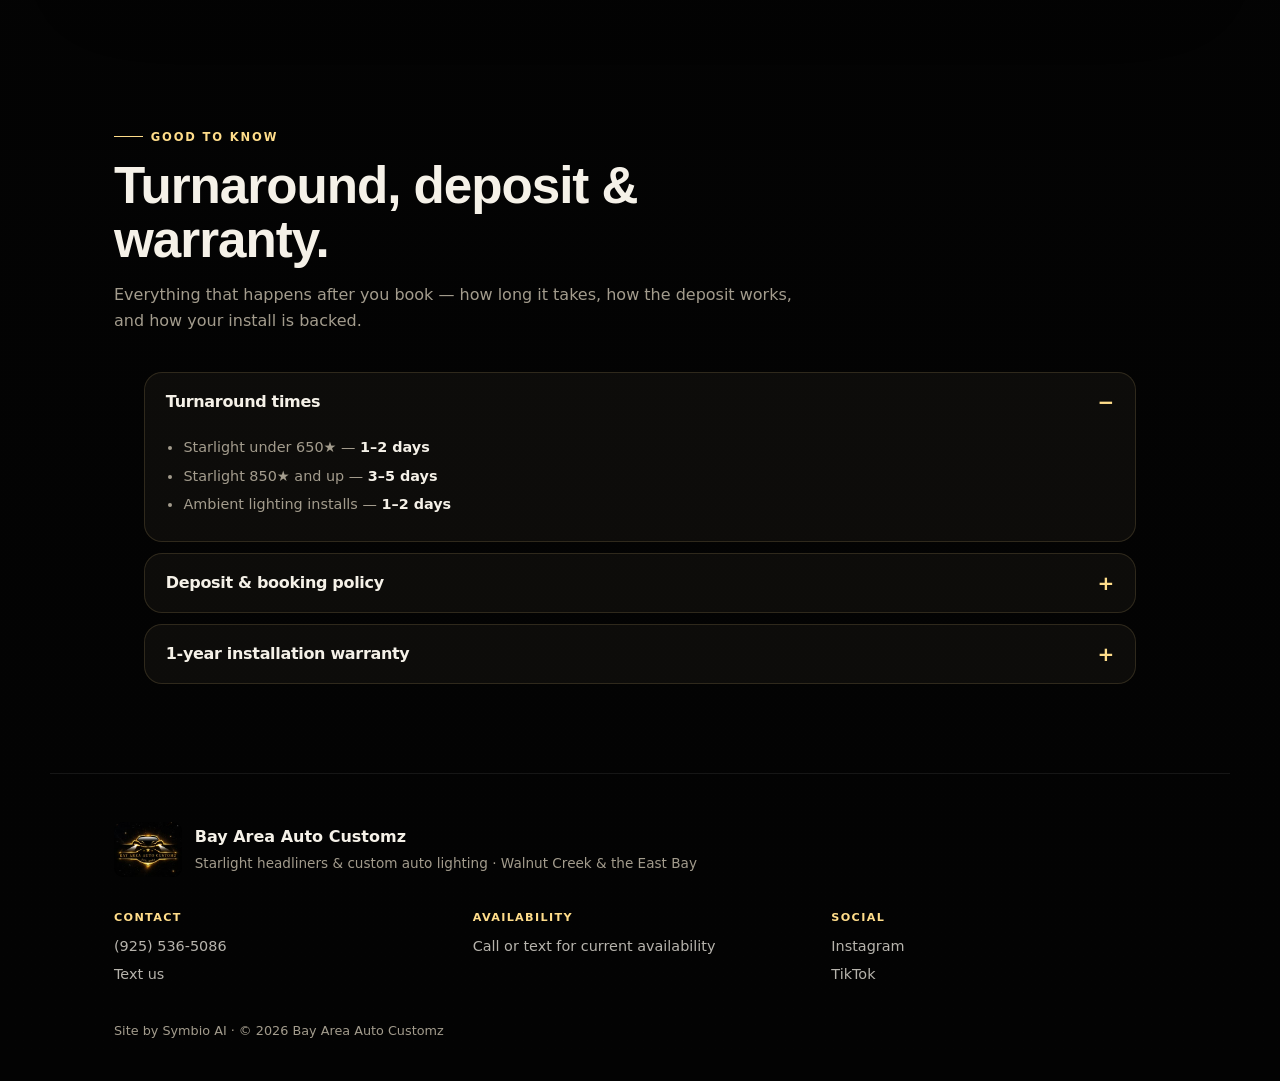
==== commit 8e54d634: "Kit chips: size by container, not viewport; title-case tagline The chips panel is ~283px inside the " ====
--- a/index.html
+++ b/index.html
@@ -113,7 +113,7 @@
           />
           <span class="brand__text">
             <strong>Bay Area Auto Customz</strong>
-            <em>Starlight &amp; custom auto lighting</em>
+            <em>Starlight &amp; Custom Auto Lighting</em>
           </span>
         </a>
         <nav class="nav" aria-label="Primary">
--- a/styles.css
+++ b/styles.css
@@ -828,34 +828,25 @@
    phone they squashed into wide ovals and "4,400" crowded its own pill
    (client-reported 2026-07-28). A grid keeps every chip identical, and 12
    divides evenly by 6 / 4 / 3 — no orphan chip at any breakpoint. */
+/* Sized by the CONTAINER, not the viewport — this panel is ~283px inside the
+   desktop configurator but ~390px full-width on a phone, so viewport media
+   queries get it exactly backwards (desktop rendered 41x41px circles while
+   mobile looked fine, 2026-07-28).
+   auto-fit + a 24rem cap keeps the column count at 2, 3, or 4 — and 12 chips
+   divide evenly by all three, so there is never an orphan row, and every chip
+   stays wide enough to read as a pill rather than a circle. */
 .chips--kits {
   display: grid;
-  grid-template-columns: repeat(6, minmax(0, 1fr));
+  grid-template-columns: repeat(auto-fit, minmax(4.75rem, 1fr));
   gap: 0.5rem;
+  max-width: 24rem;
 }
 
 .chips--kits .chip {
   min-width: 0;
   padding-inline: 0.5rem;
+  border-radius: 0.85rem;
   font-variant-numeric: tabular-nums;
-}
-
-@media (max-width: 760px) {
-  .chips--kits {
-    grid-template-columns: repeat(4, minmax(0, 1fr));
-  }
-}
-
-@media (max-width: 400px) {
-  .chips--kits {
-    grid-template-columns: repeat(3, minmax(0, 1fr));
-    gap: 0.45rem;
-  }
-
-  .chips--kits .chip {
-    padding-inline: 0.35rem;
-    font-size: 0.8rem;
-  }
 }
 
 .chip,
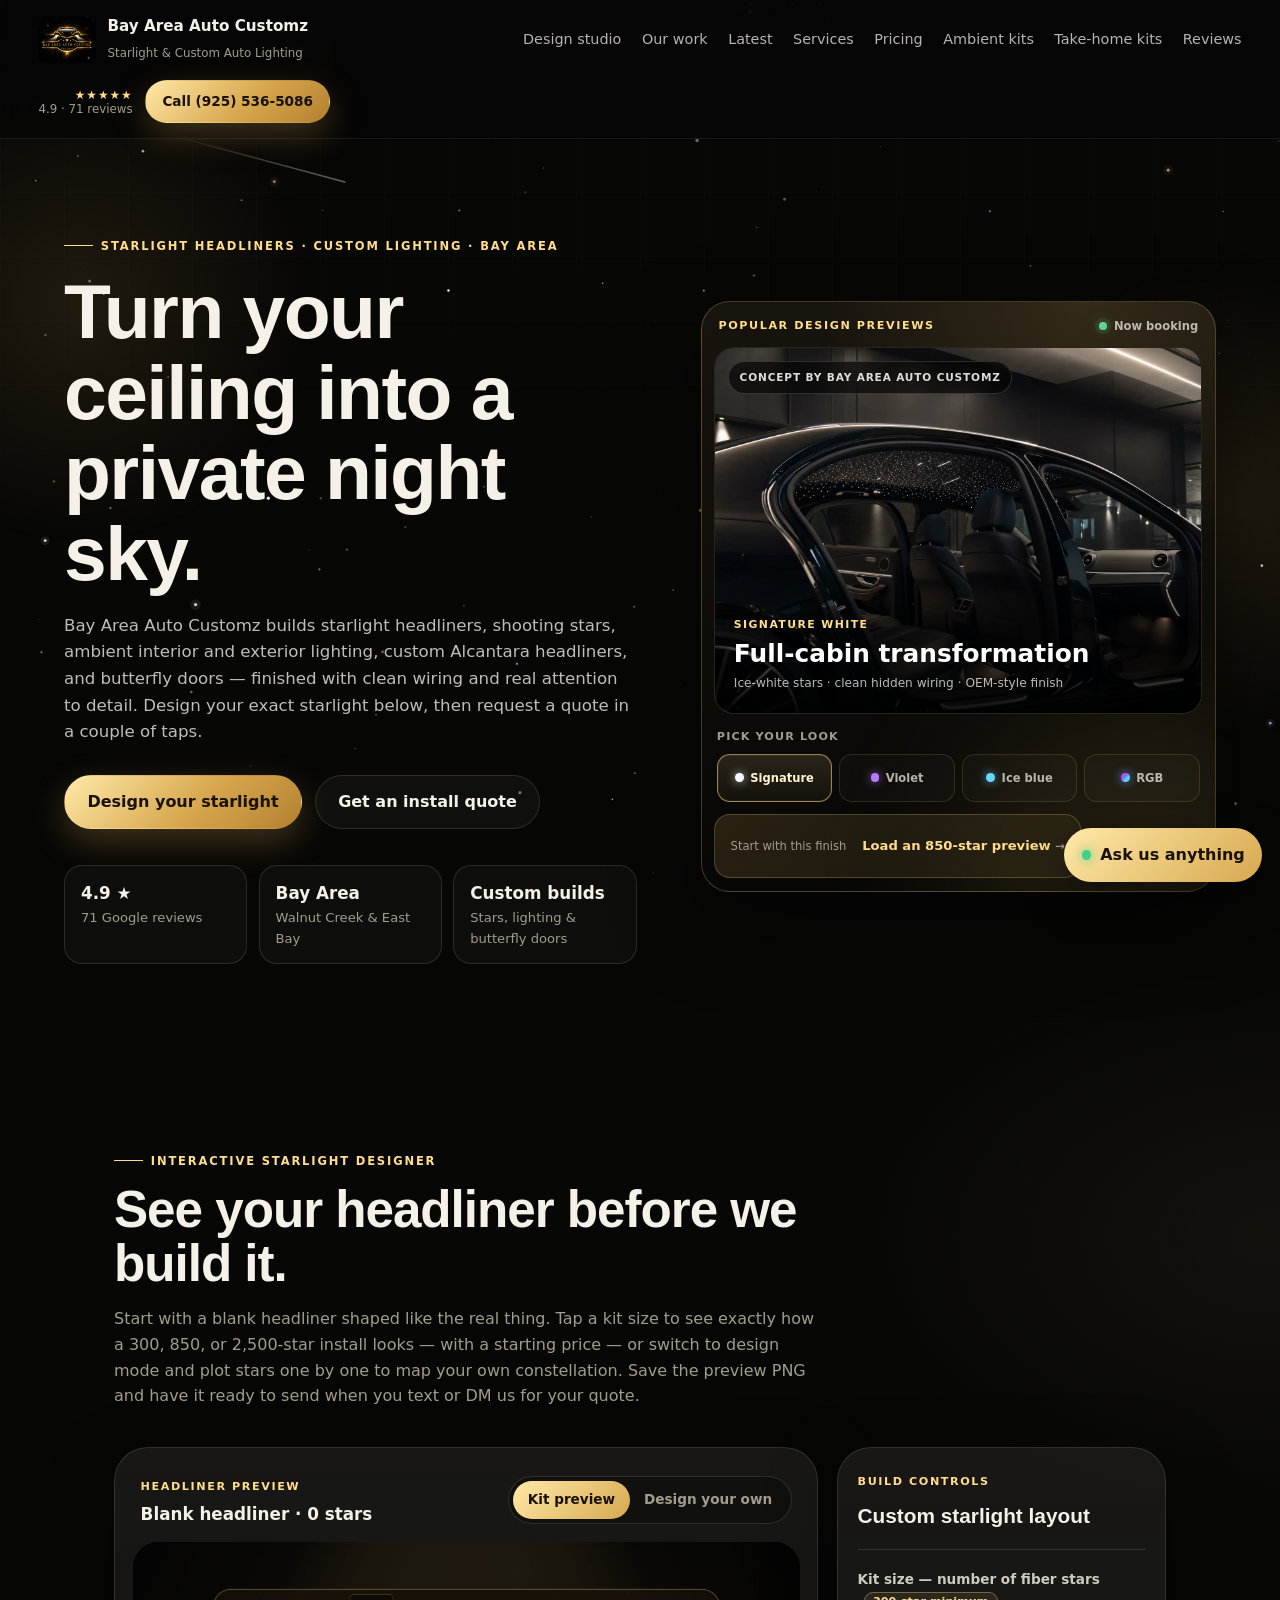
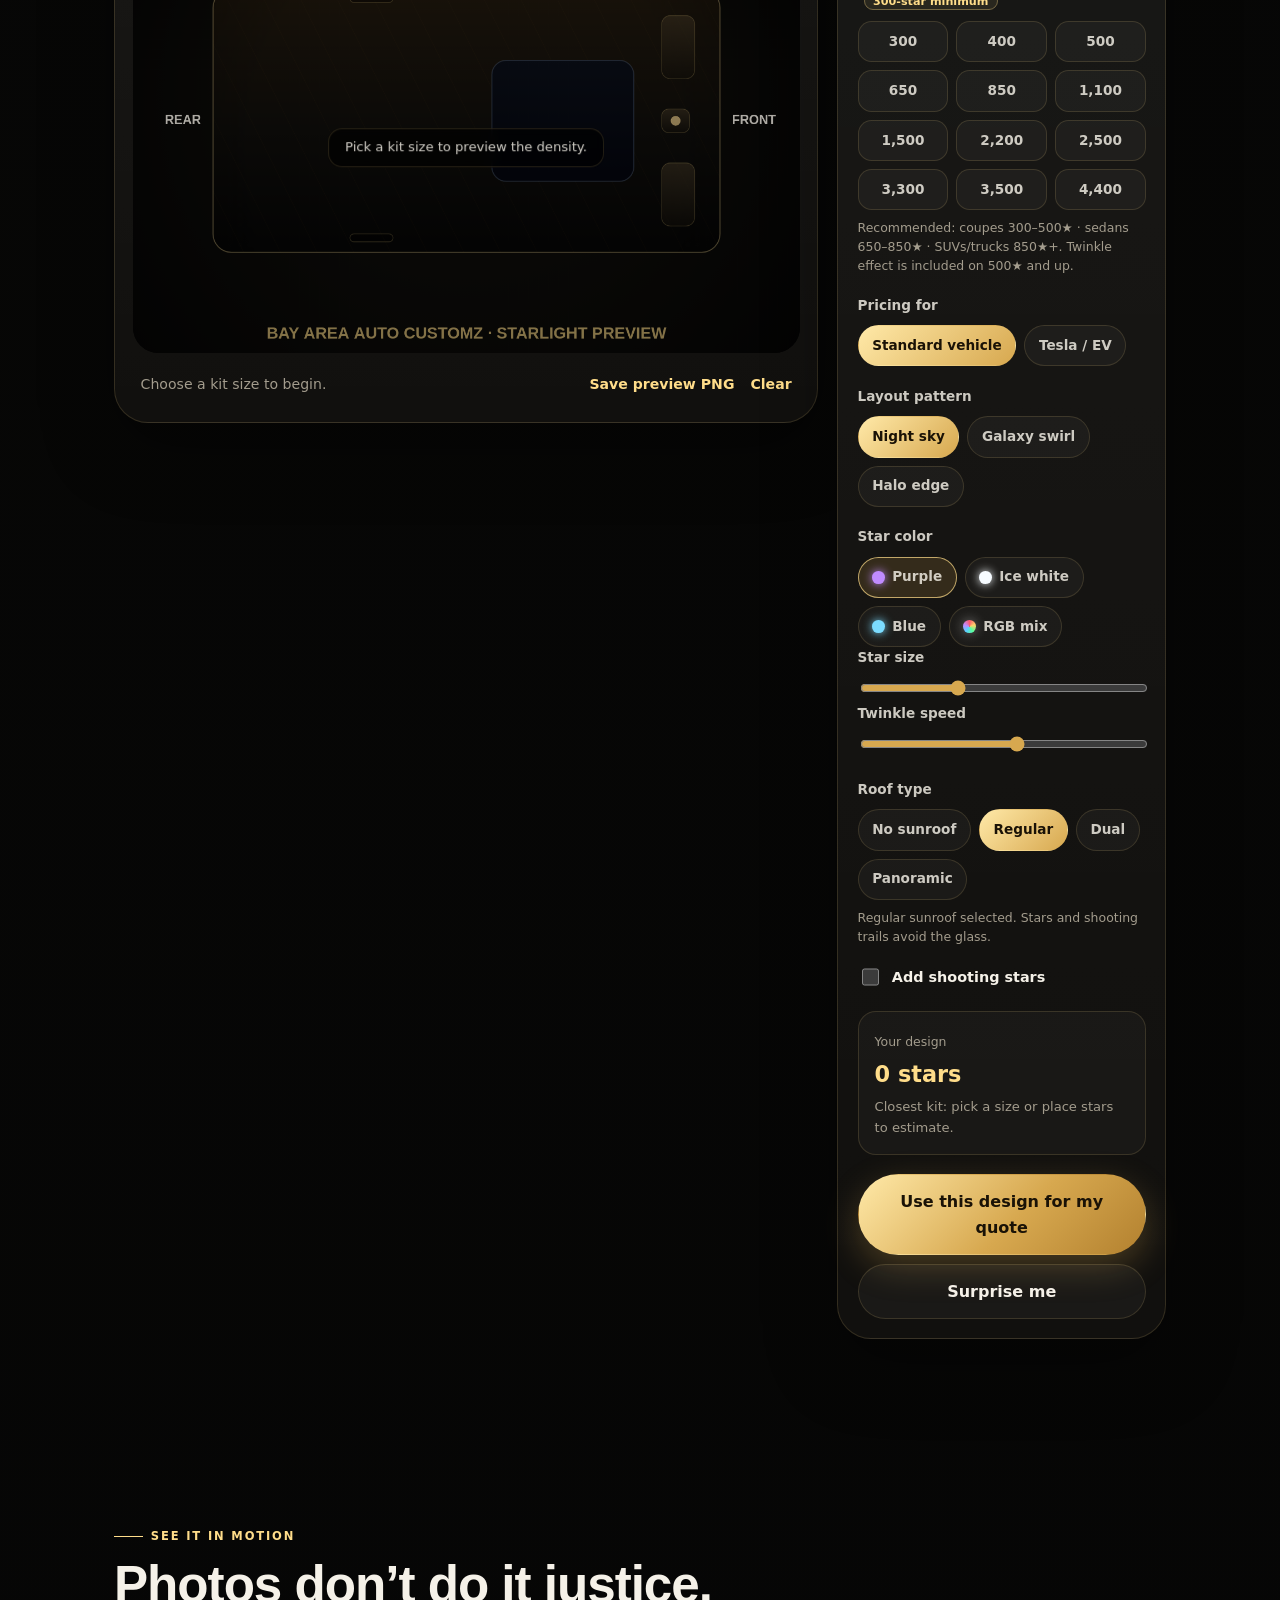
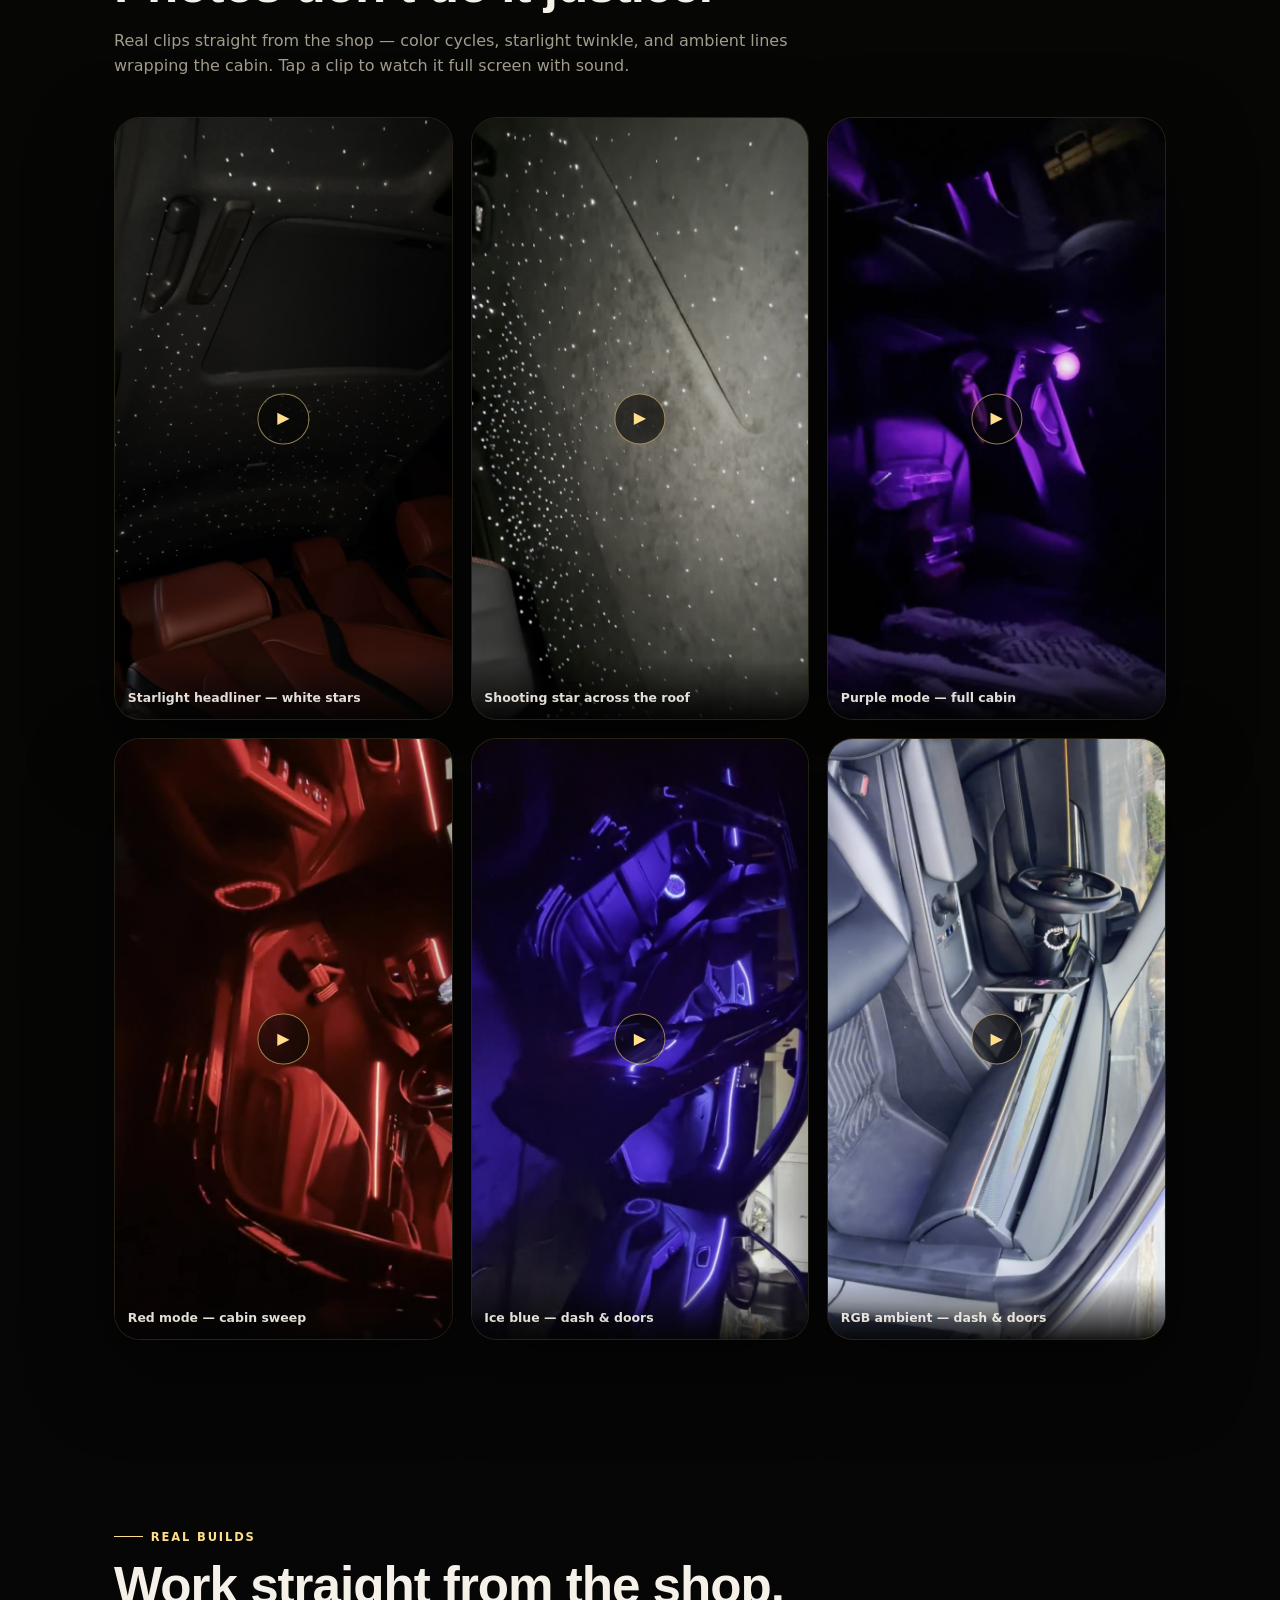
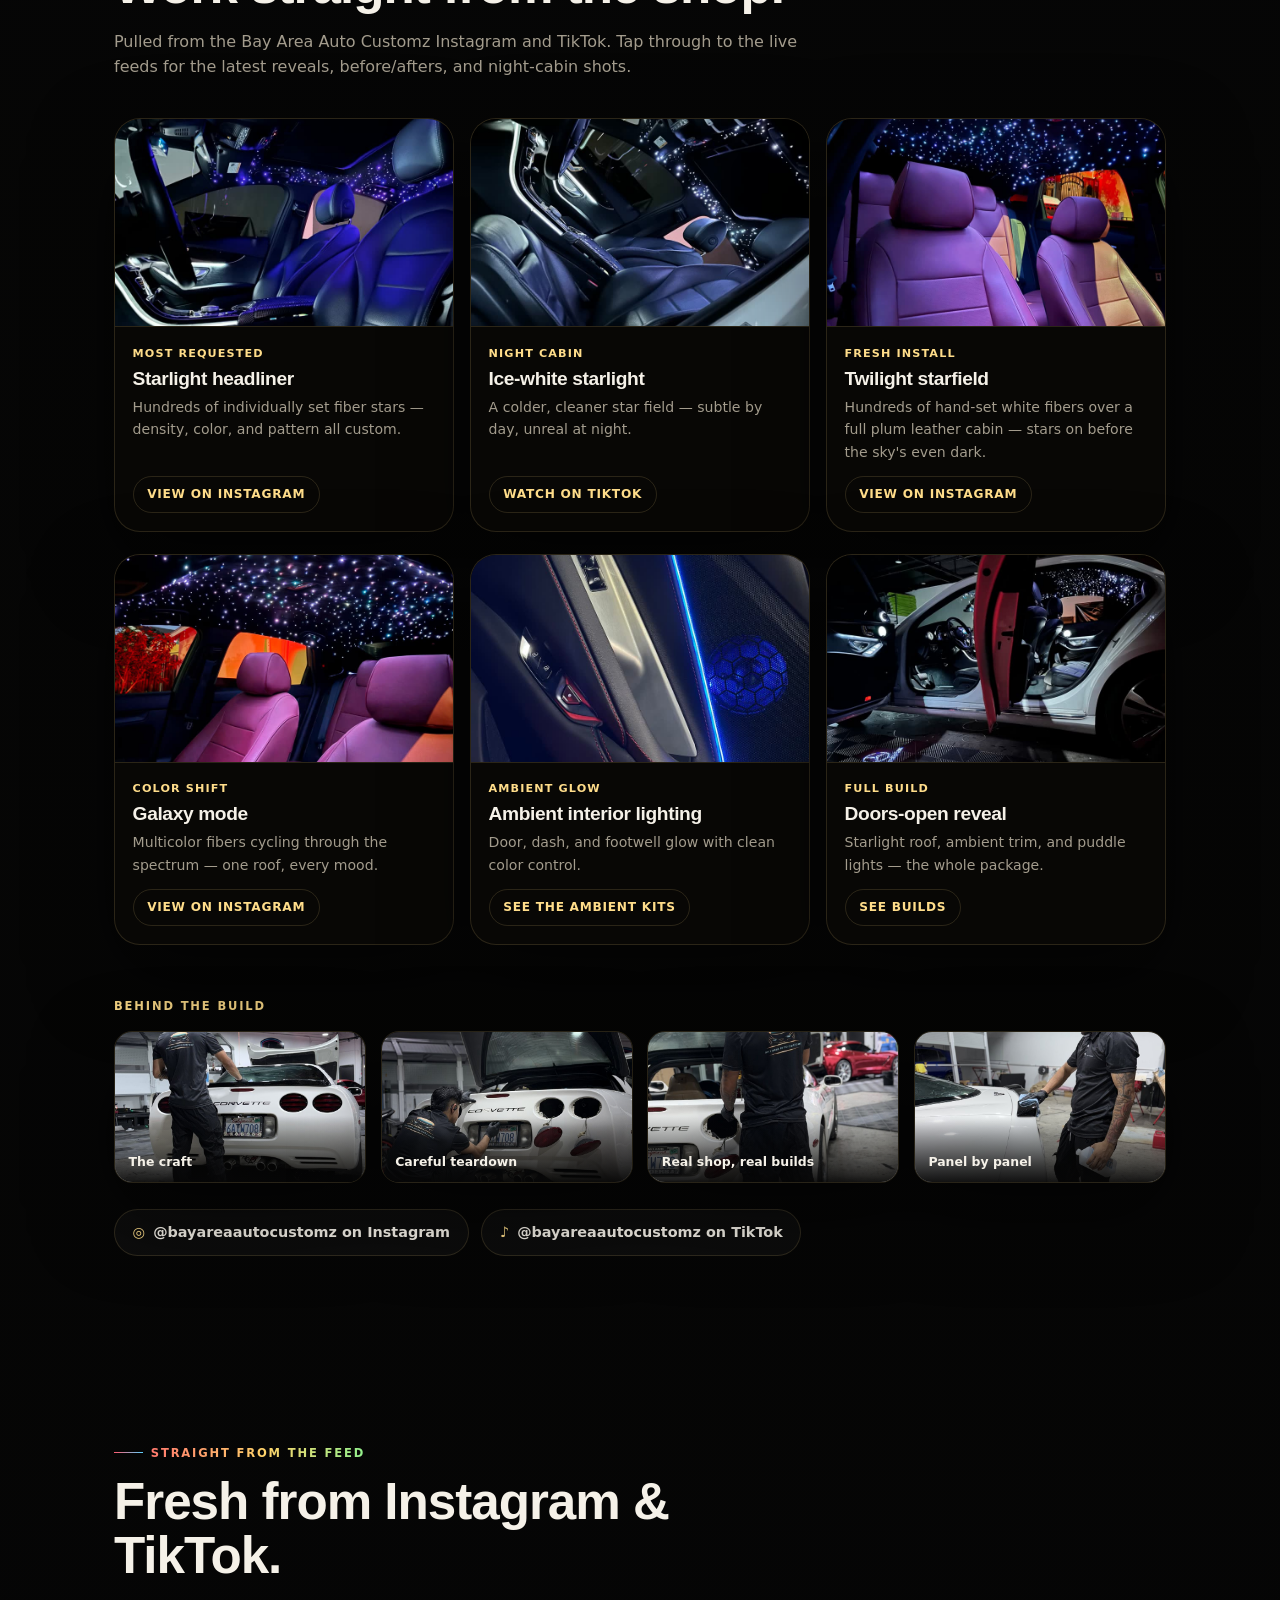
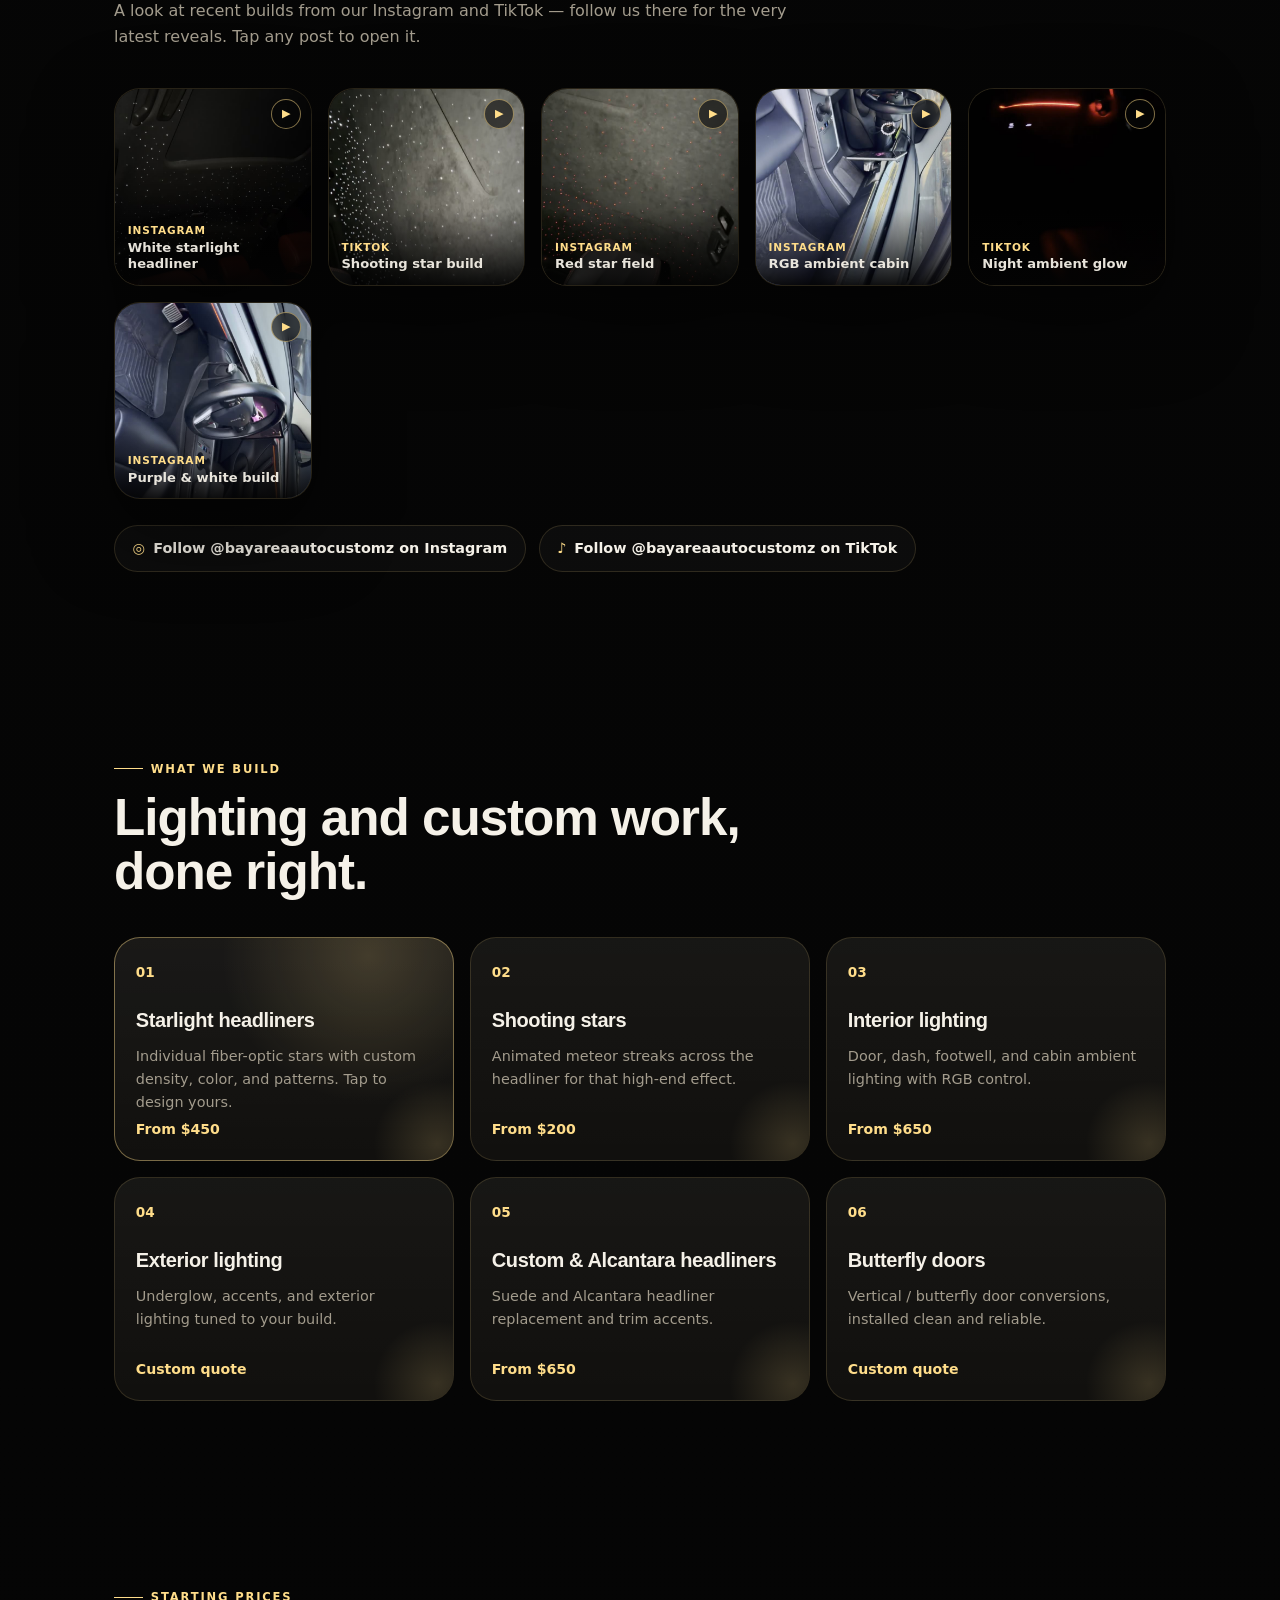
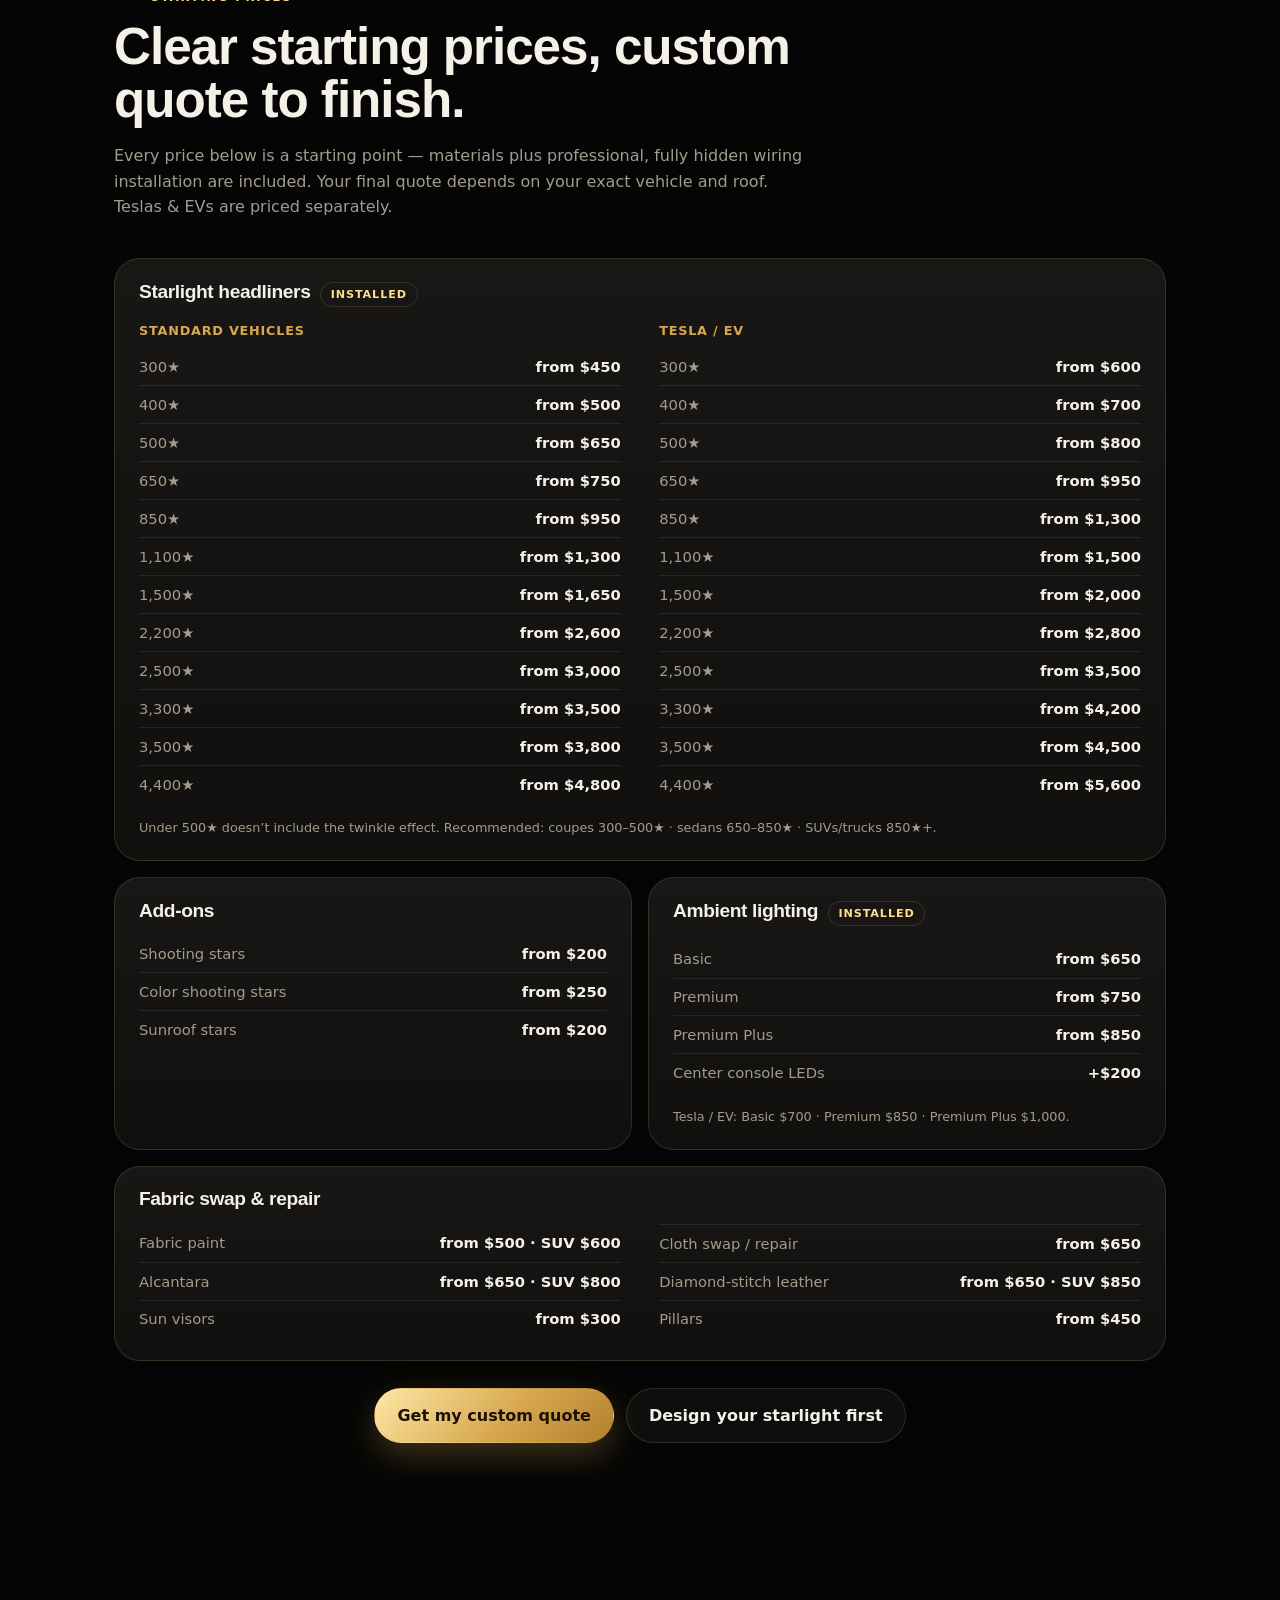
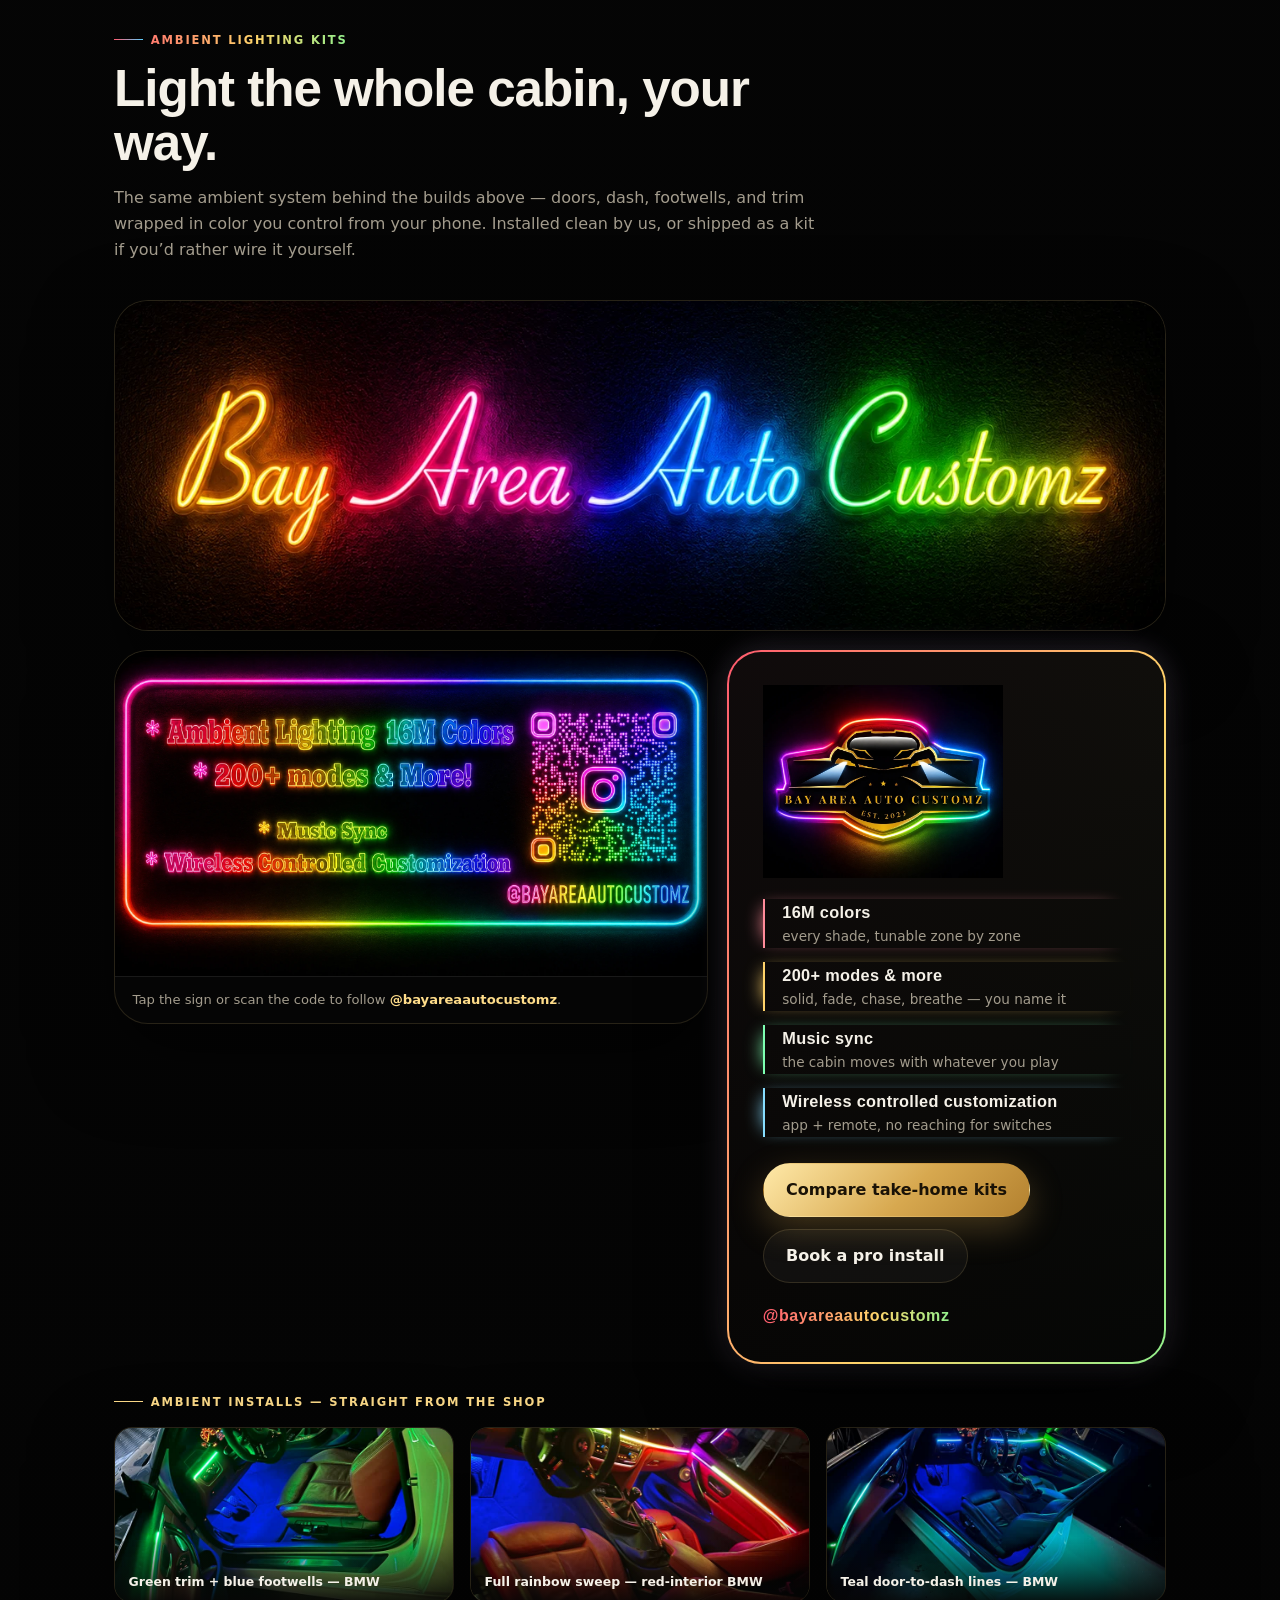
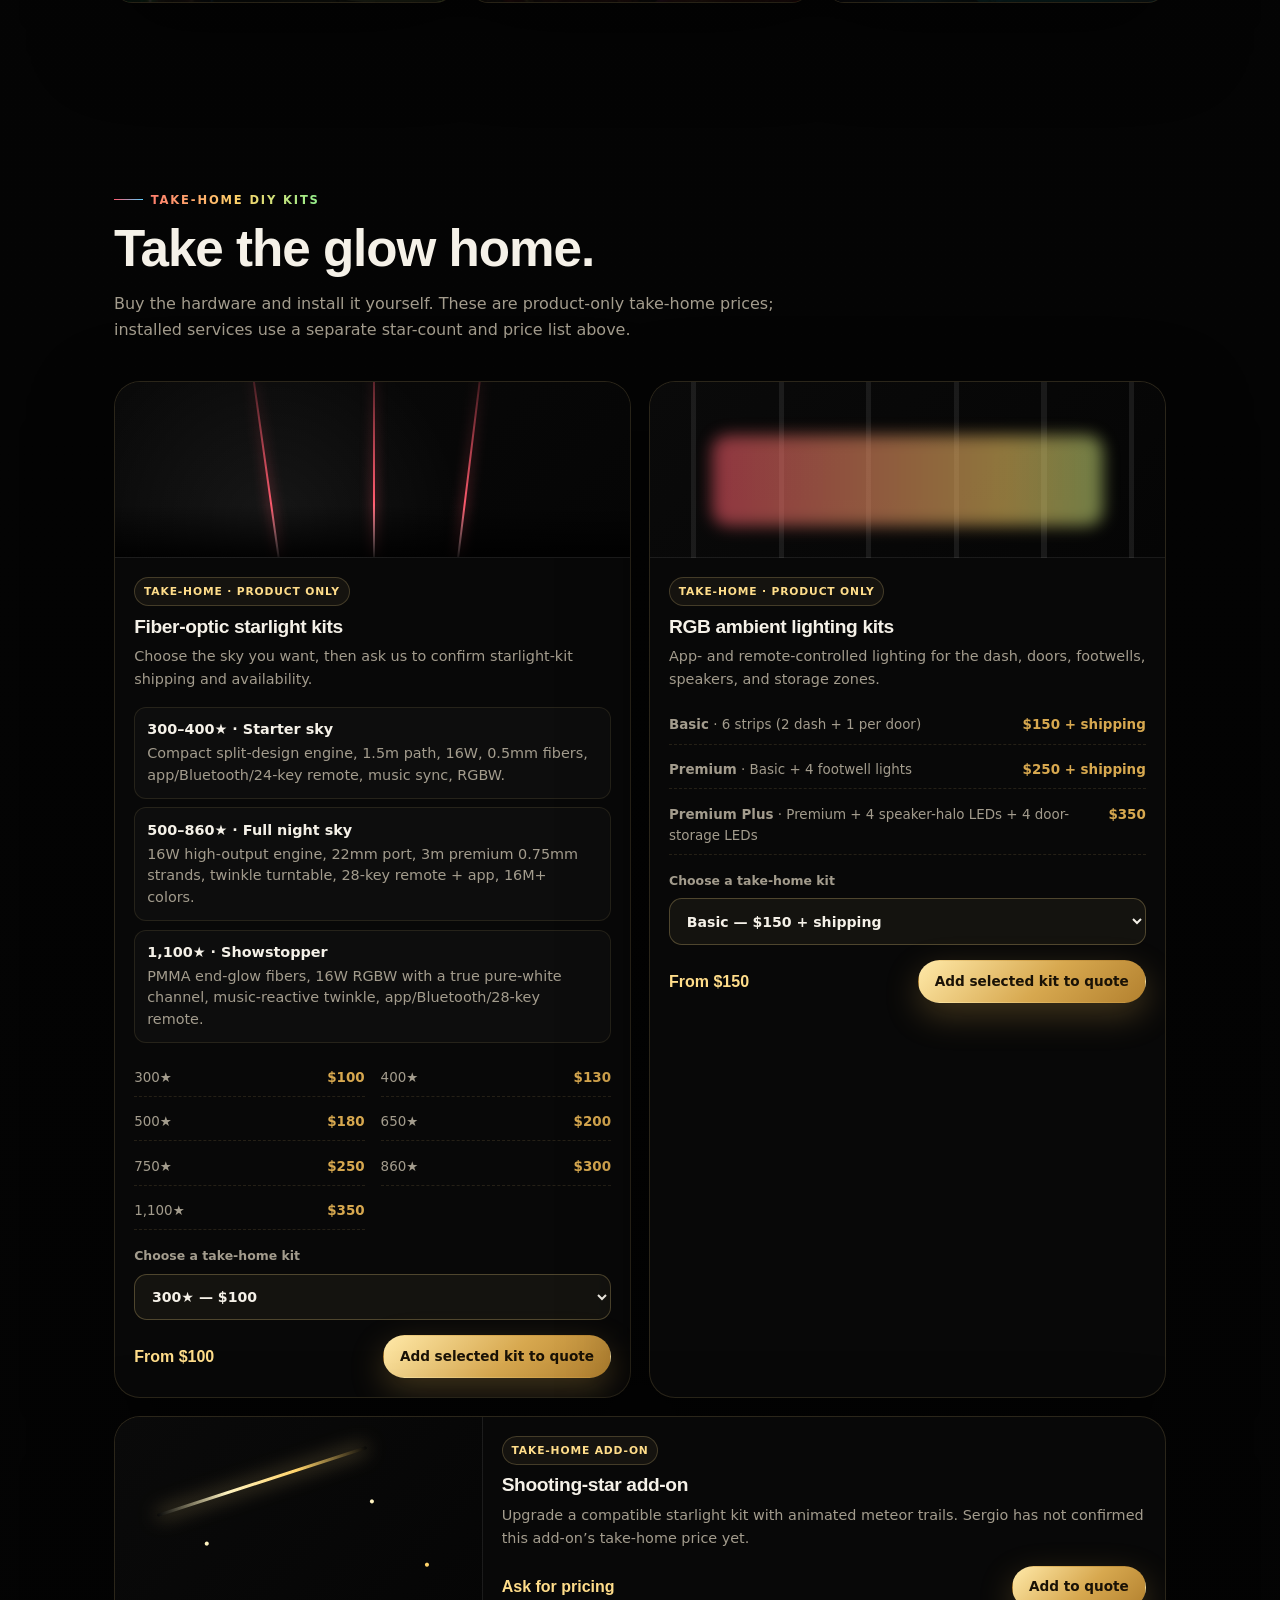
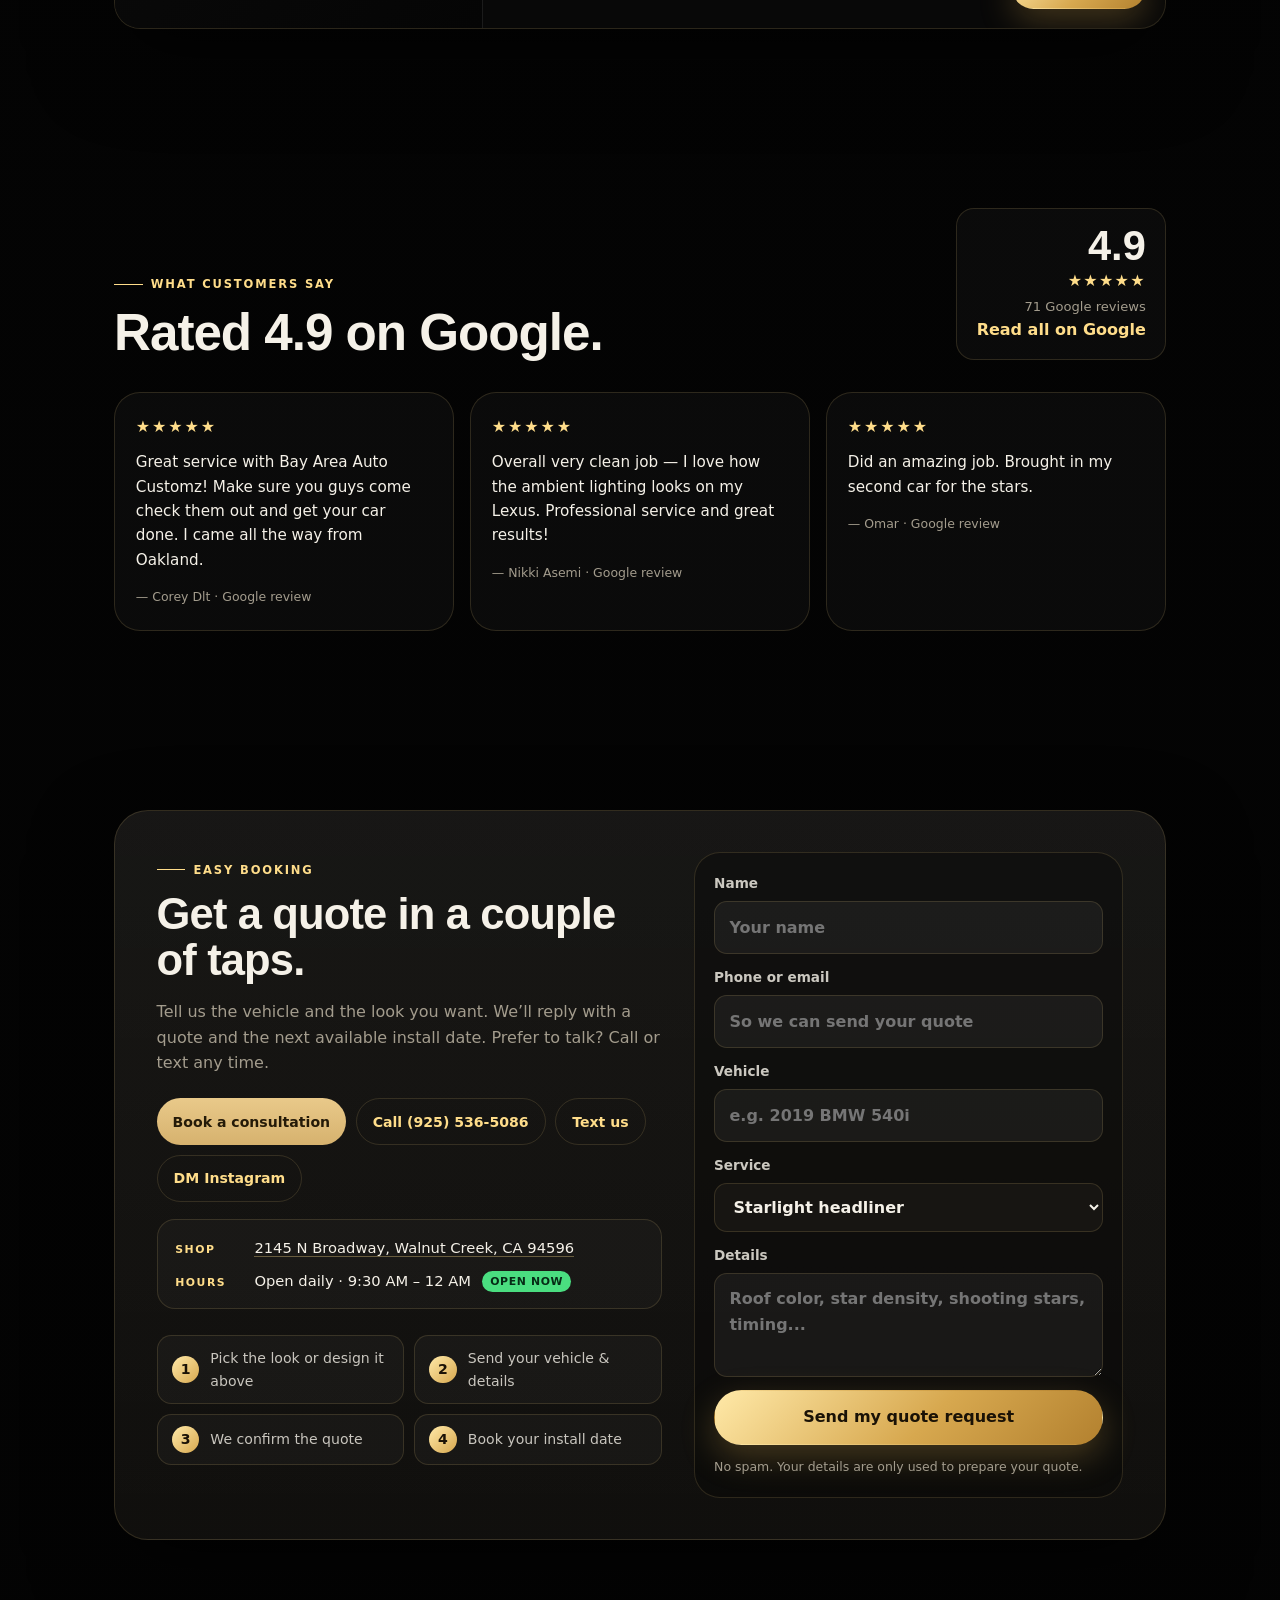
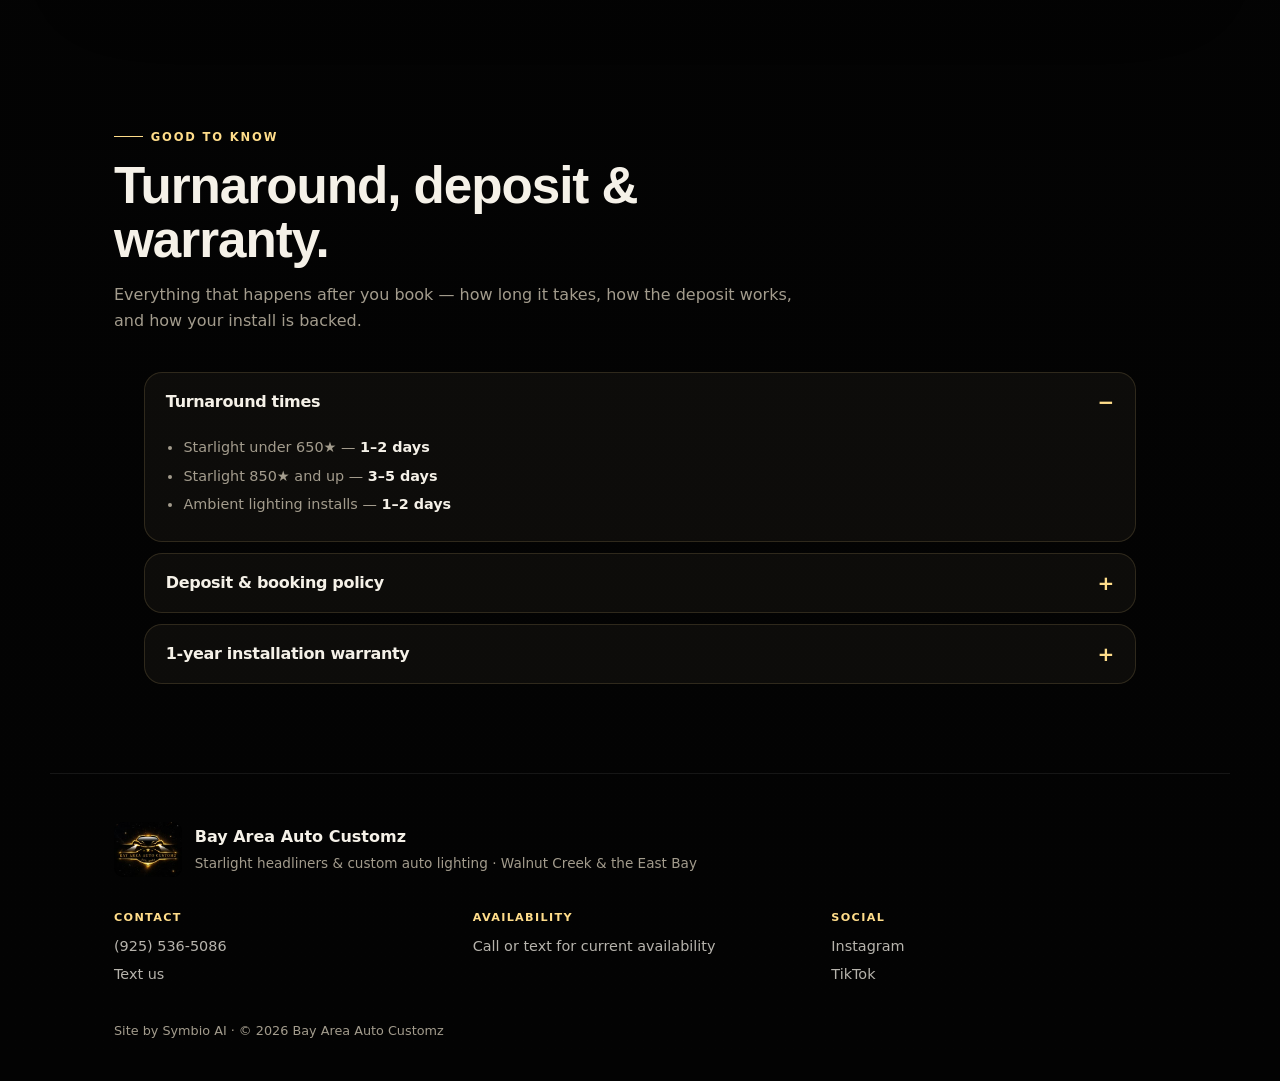
==== commit fae4d708: "Show his hours + address to customers (not just to Google) The GBP hours and street address were add" ====
--- a/index.html
+++ b/index.html
@@ -152,7 +152,7 @@
               <a class="btn btn--ghost" href="#book">Get an install quote</a>
             </div>
             <div class="hero__proof">
-              <span><strong>4.9 ★</strong> 69 Google reviews</span>
+              <span><strong>4.9 ★</strong> 71 Google reviews</span>
               <span><strong>Bay Area</strong> Walnut Creek &amp; East Bay</span>
               <span><strong>Custom builds</strong> Stars, lighting &amp; butterfly doors</span>
             </div>
@@ -1288,6 +1288,26 @@
                 <a class="contact-strip__item" href="sms:+19255365086">Text us</a>
                 <a class="contact-strip__item" href="https://www.instagram.com/bayareaautocustomz/" target="_blank" rel="noopener">DM Instagram</a>
               </div>
+              <!-- Shop + hours (from the verified Google Business Profile). These
+                   used to exist only in the JSON-LD, so search engines knew the
+                   hours but customers couldn't see them. -->
+              <dl class="visit">
+                <div class="visit__row">
+                  <dt>Shop</dt>
+                  <dd>
+                    <a href="https://maps.google.com/?q=2145+N+Broadway,+Walnut+Creek,+CA+94596" target="_blank" rel="noopener">
+                      2145 N Broadway, Walnut Creek, CA 94596
+                    </a>
+                  </dd>
+                </div>
+                <div class="visit__row">
+                  <dt>Hours</dt>
+                  <dd>
+                    Open daily · 9:30&nbsp;AM &ndash; 12&nbsp;AM
+                    <span class="visit__now" data-open-now hidden></span>
+                  </dd>
+                </div>
+              </dl>
               <ol class="steps">
                 <li><span>1</span> Pick the look or design it above</li>
                 <li><span>2</span> Send your vehicle &amp; details</li>
--- a/styles.css
+++ b/styles.css
@@ -3176,3 +3176,76 @@
     opacity: 0.75;
   }
 }
+
+/* ------------------------------------------------------------ visit / hours
+   Address + hours shown to customers (they previously lived only in the
+   JSON-LD, visible to search engines but not to people). */
+.visit {
+  margin: 1.1rem 0 0;
+  display: grid;
+  gap: 0.55rem;
+  padding: 1rem 1.1rem;
+  border: 1px solid var(--line);
+  border-radius: var(--radius);
+  background: rgba(255, 255, 255, 0.028);
+}
+
+.visit__row {
+  display: grid;
+  grid-template-columns: 4.2rem 1fr;
+  gap: 0.75rem;
+  align-items: baseline;
+}
+
+.visit dt {
+  color: var(--gold-bright);
+  font-size: 0.68rem;
+  font-weight: 800;
+  letter-spacing: 0.14em;
+  text-transform: uppercase;
+}
+
+.visit dd {
+  margin: 0;
+  color: var(--text);
+  font-size: 0.92rem;
+}
+
+.visit dd a {
+  color: inherit;
+  border-bottom: 1px solid rgba(255, 221, 138, 0.35);
+}
+
+.visit dd a:hover {
+  border-color: rgba(255, 221, 138, 0.8);
+}
+
+.visit__now {
+  display: inline-block;
+  margin-left: 0.4rem;
+  padding: 0.12rem 0.5rem;
+  border-radius: 999px;
+  font-size: 0.68rem;
+  font-weight: 800;
+  letter-spacing: 0.06em;
+  text-transform: uppercase;
+  vertical-align: 1px;
+}
+
+.visit__now--open {
+  color: #062b16;
+  background: #4ade80;
+}
+
+.visit__now--closed {
+  color: rgba(245, 241, 232, 0.75);
+  border: 1px solid var(--line);
+  background: rgba(255, 255, 255, 0.05);
+}
+
+@media (max-width: 480px) {
+  .visit__row {
+    grid-template-columns: 1fr;
+    gap: 0.15rem;
+  }
+}
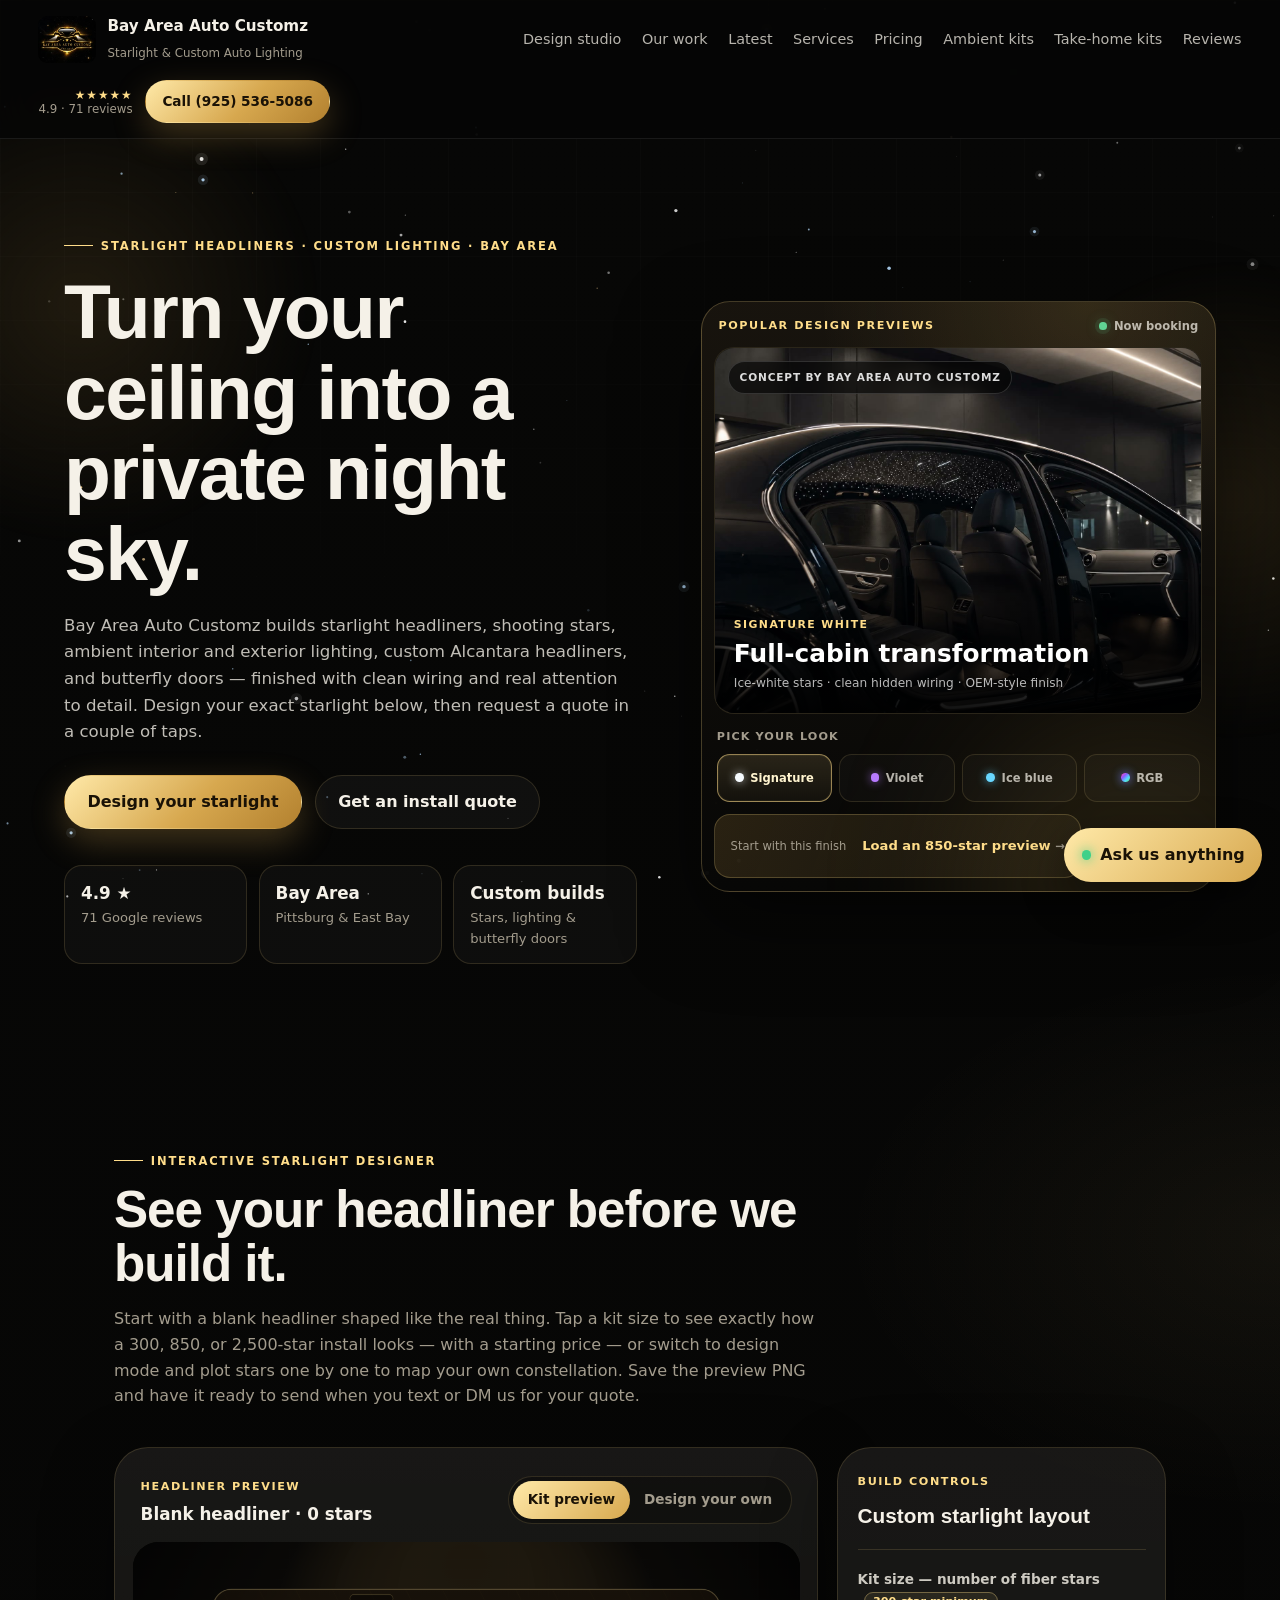
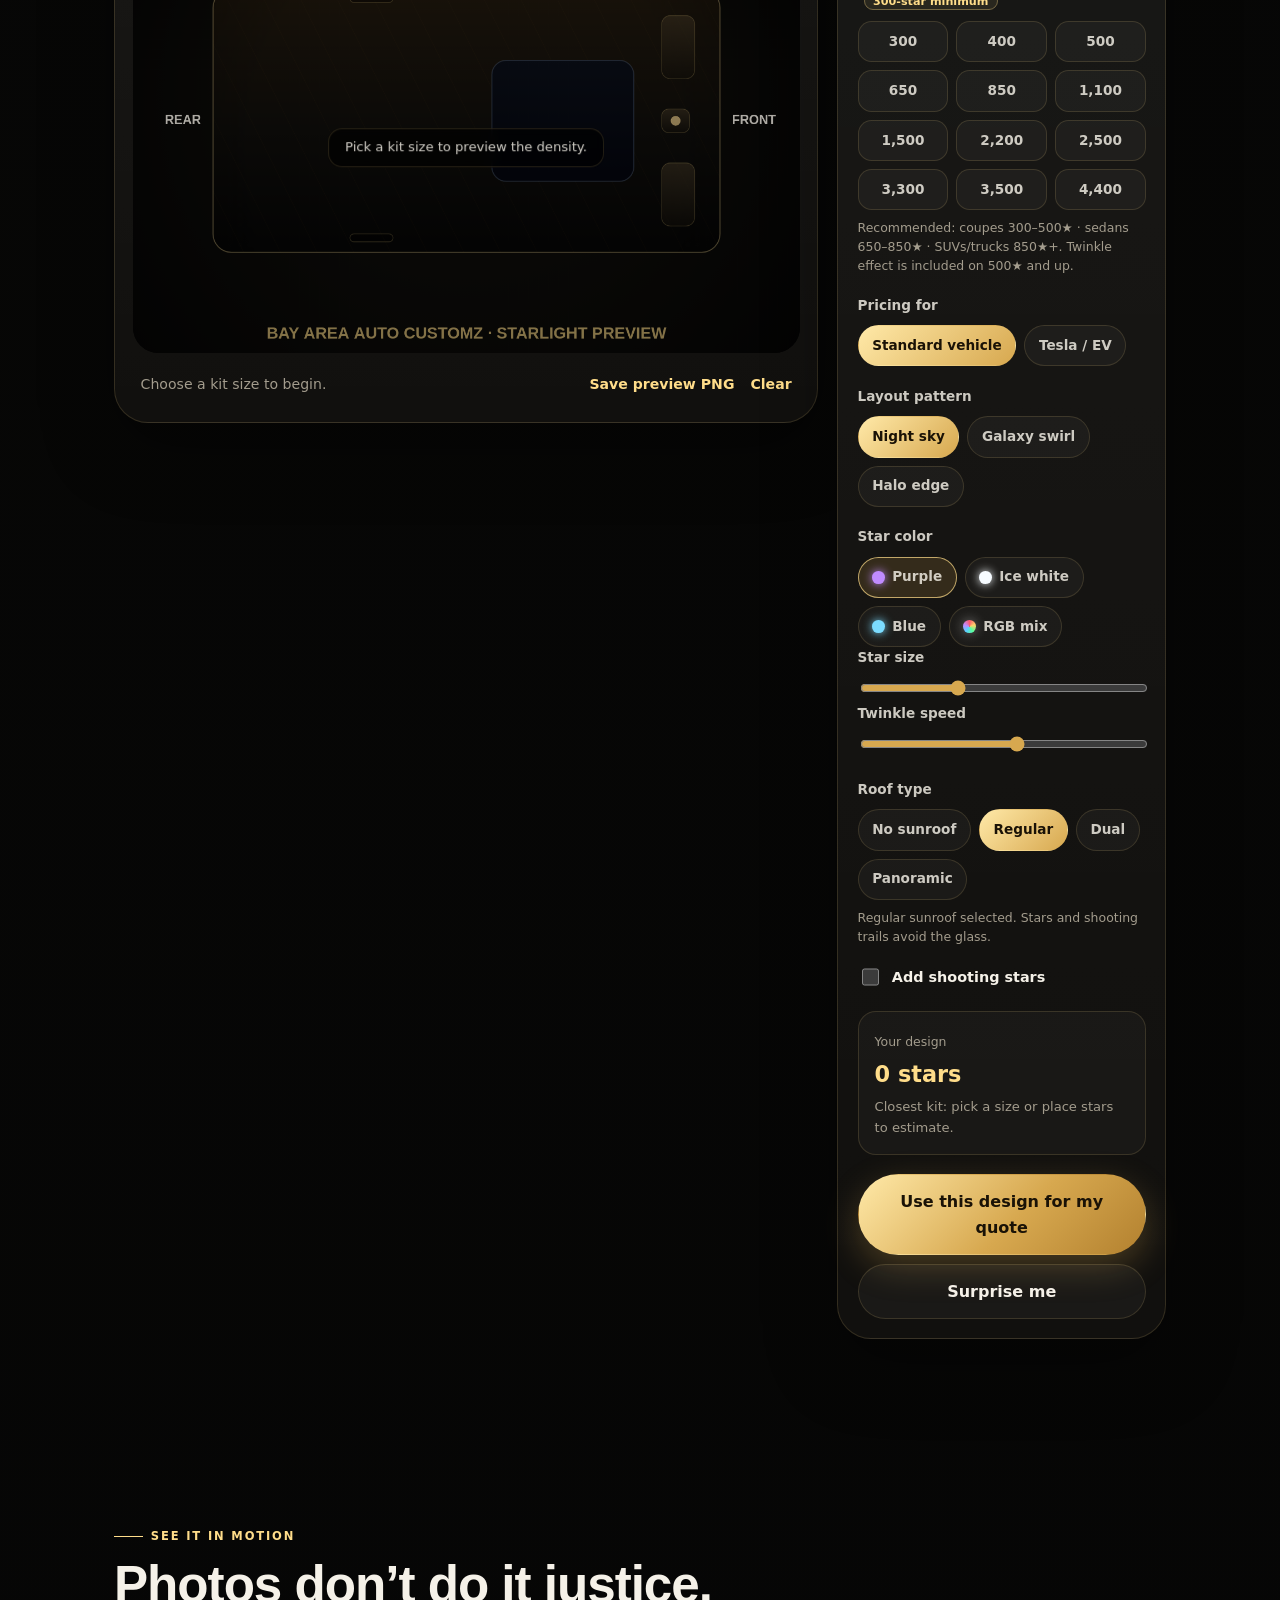
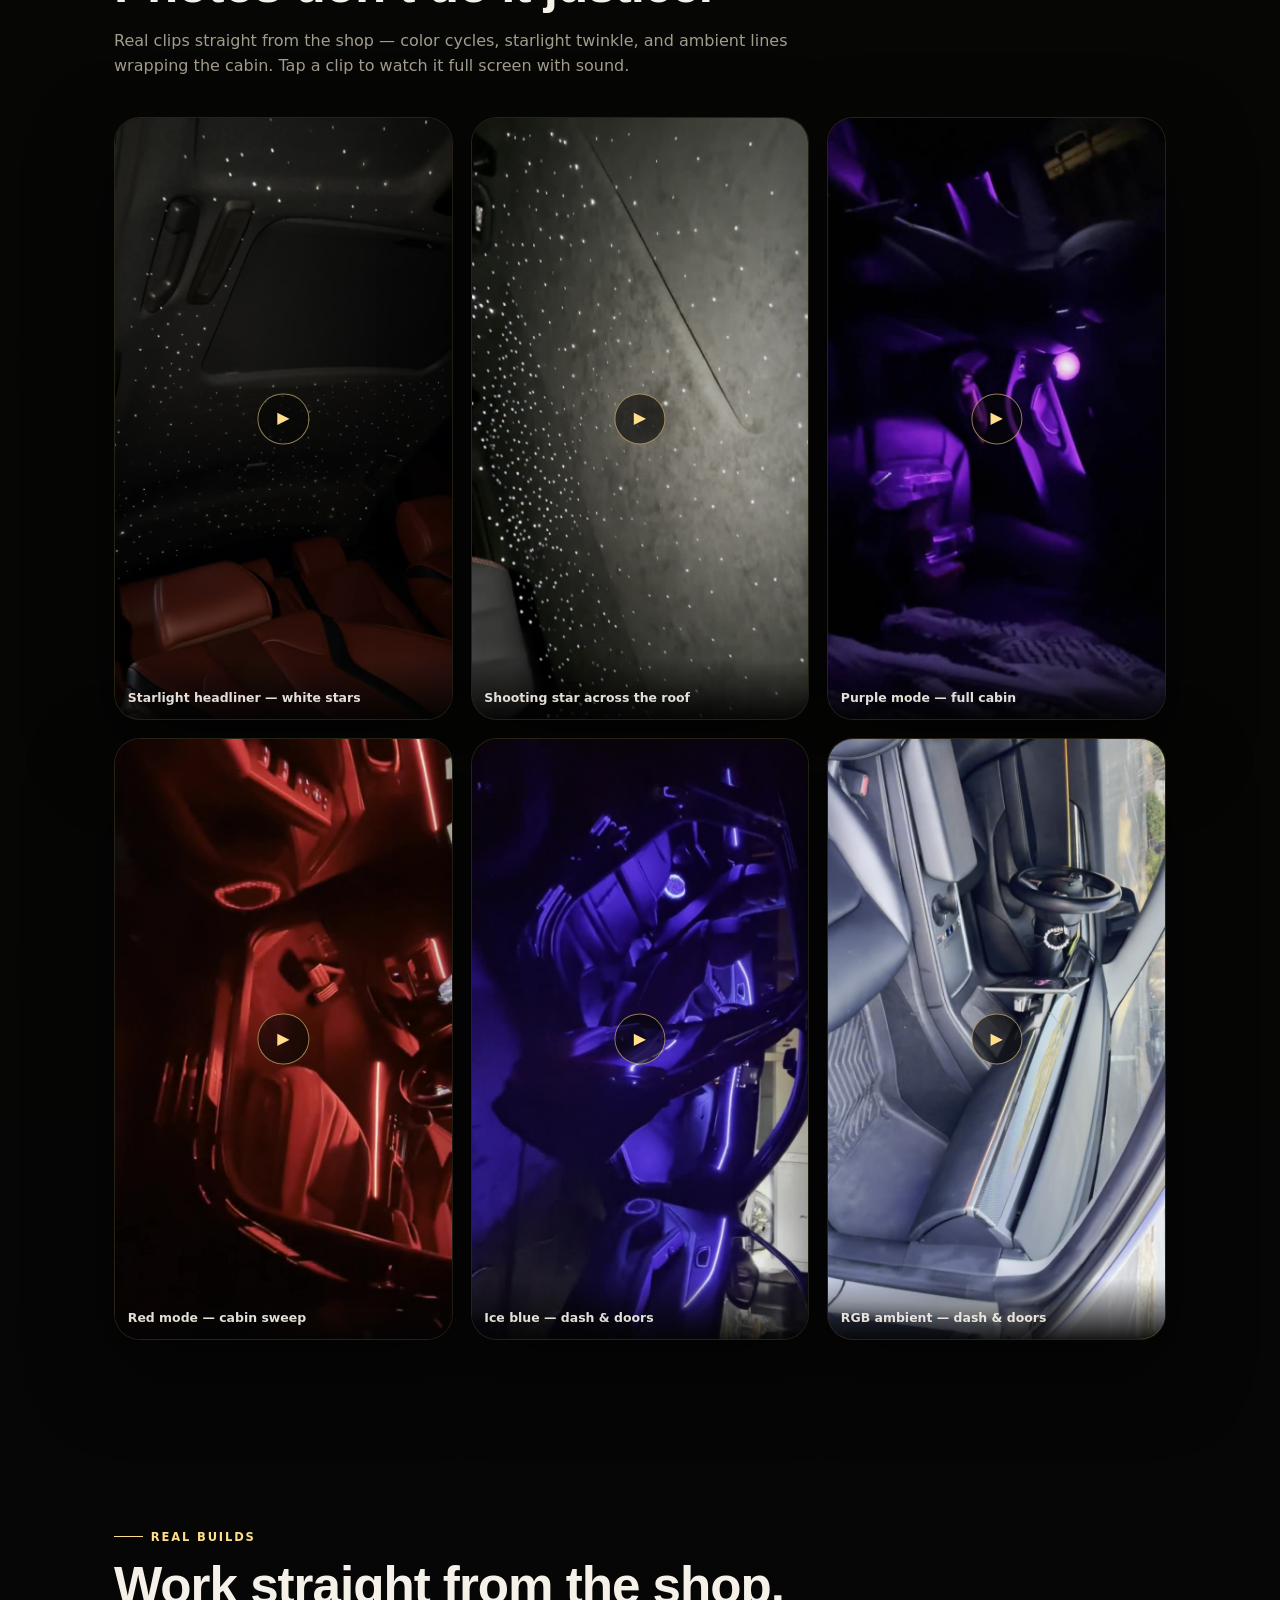
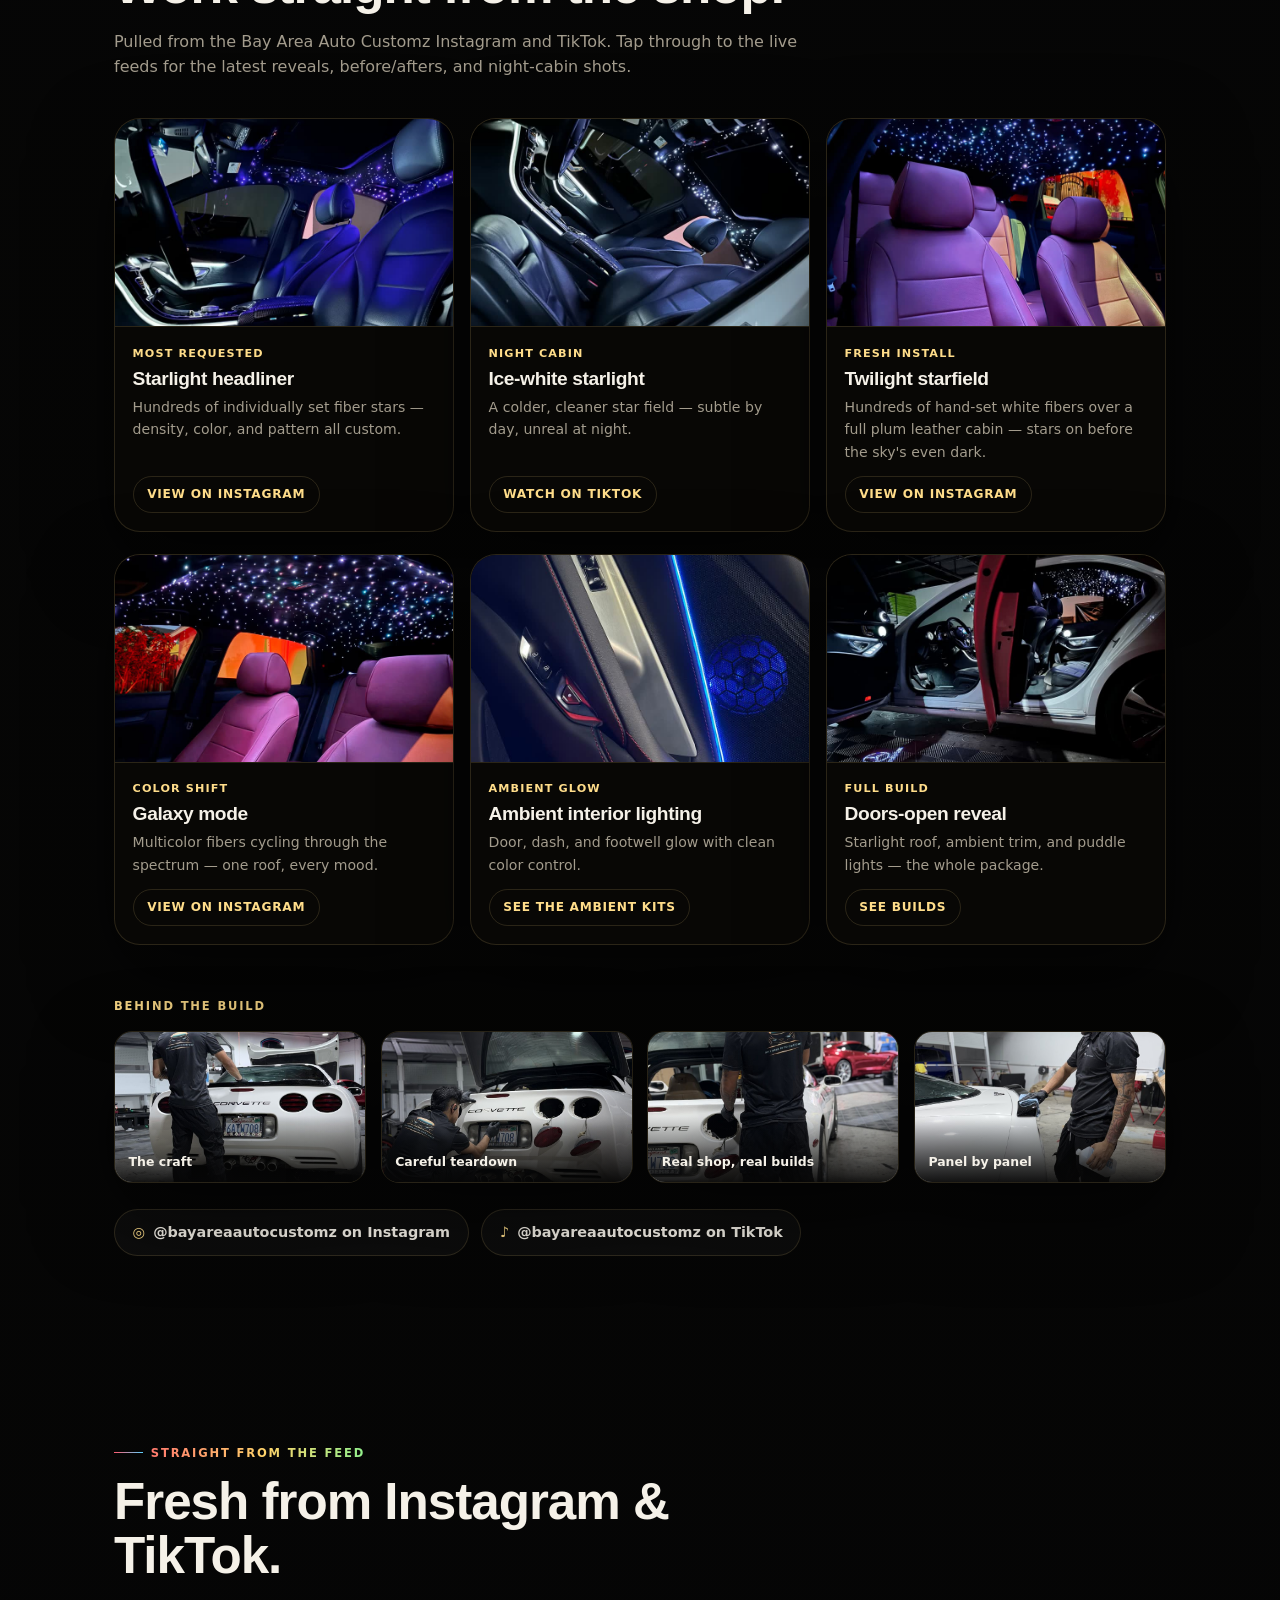
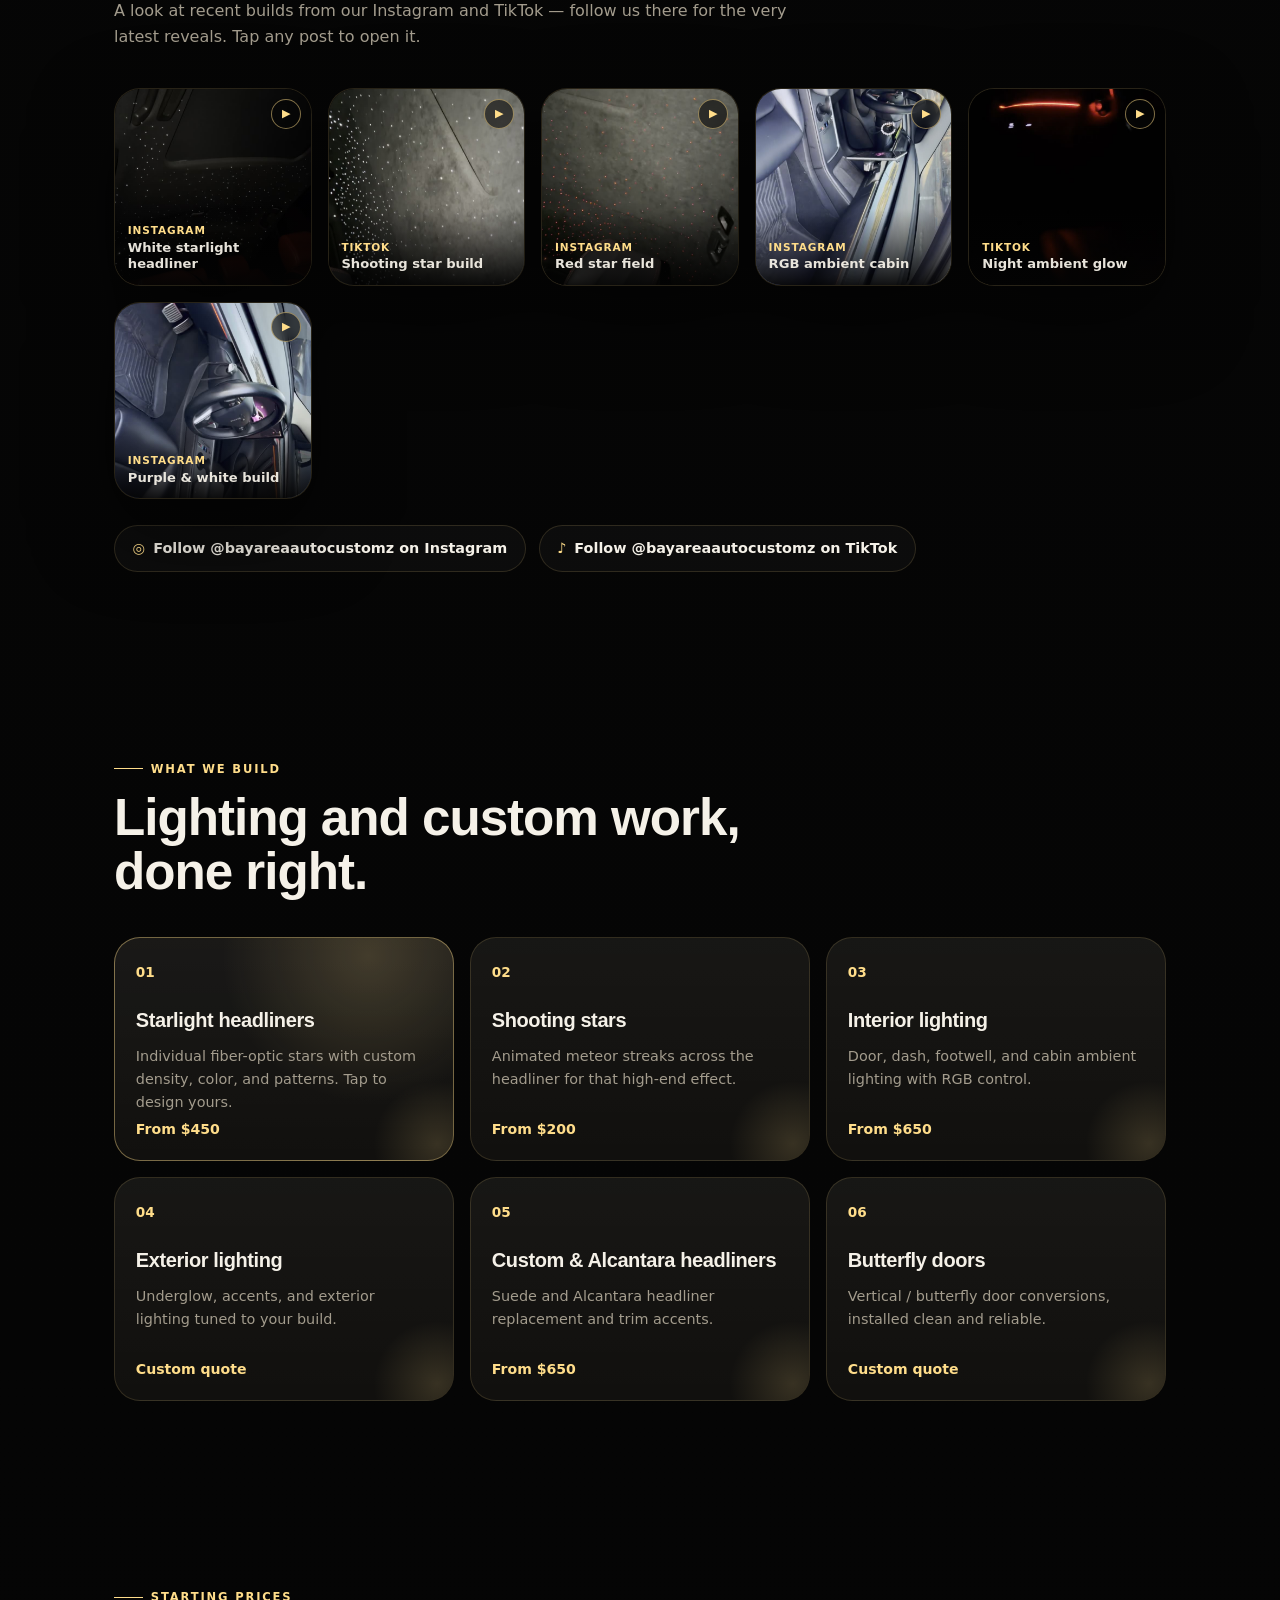
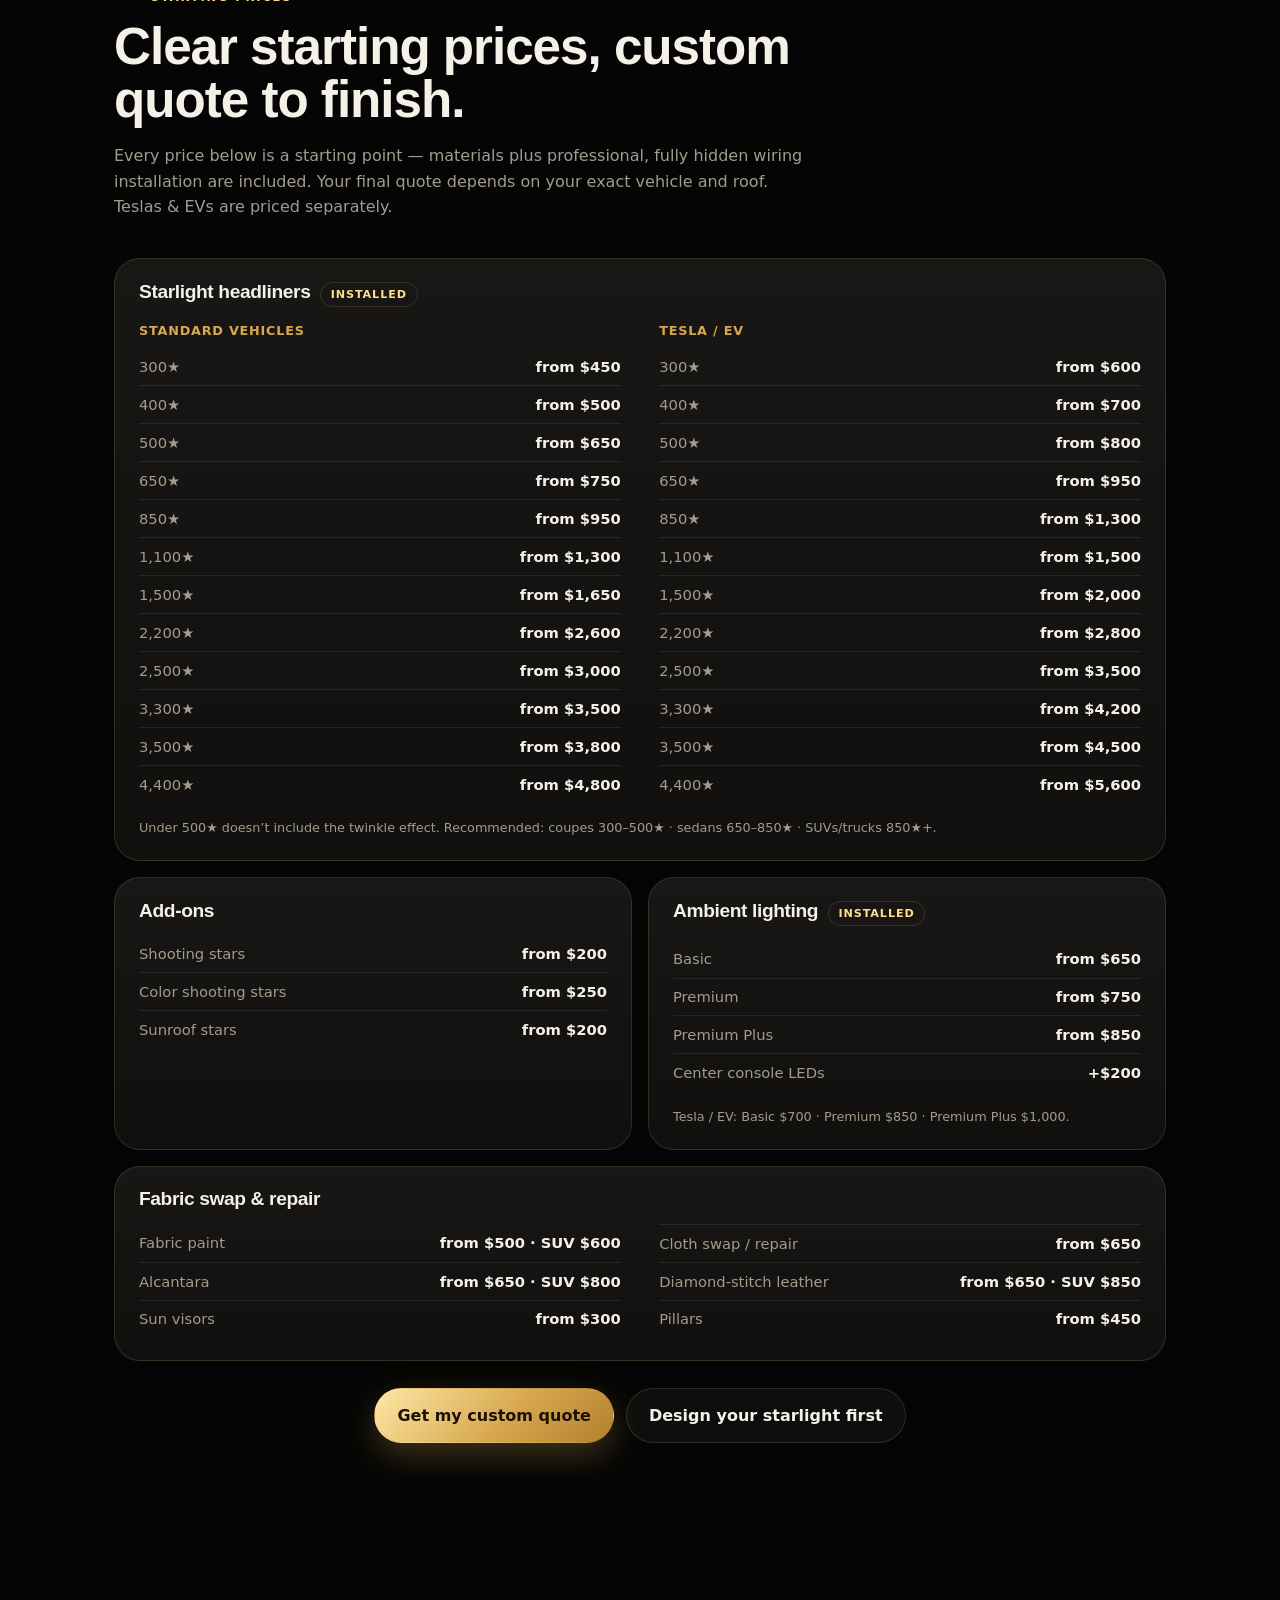
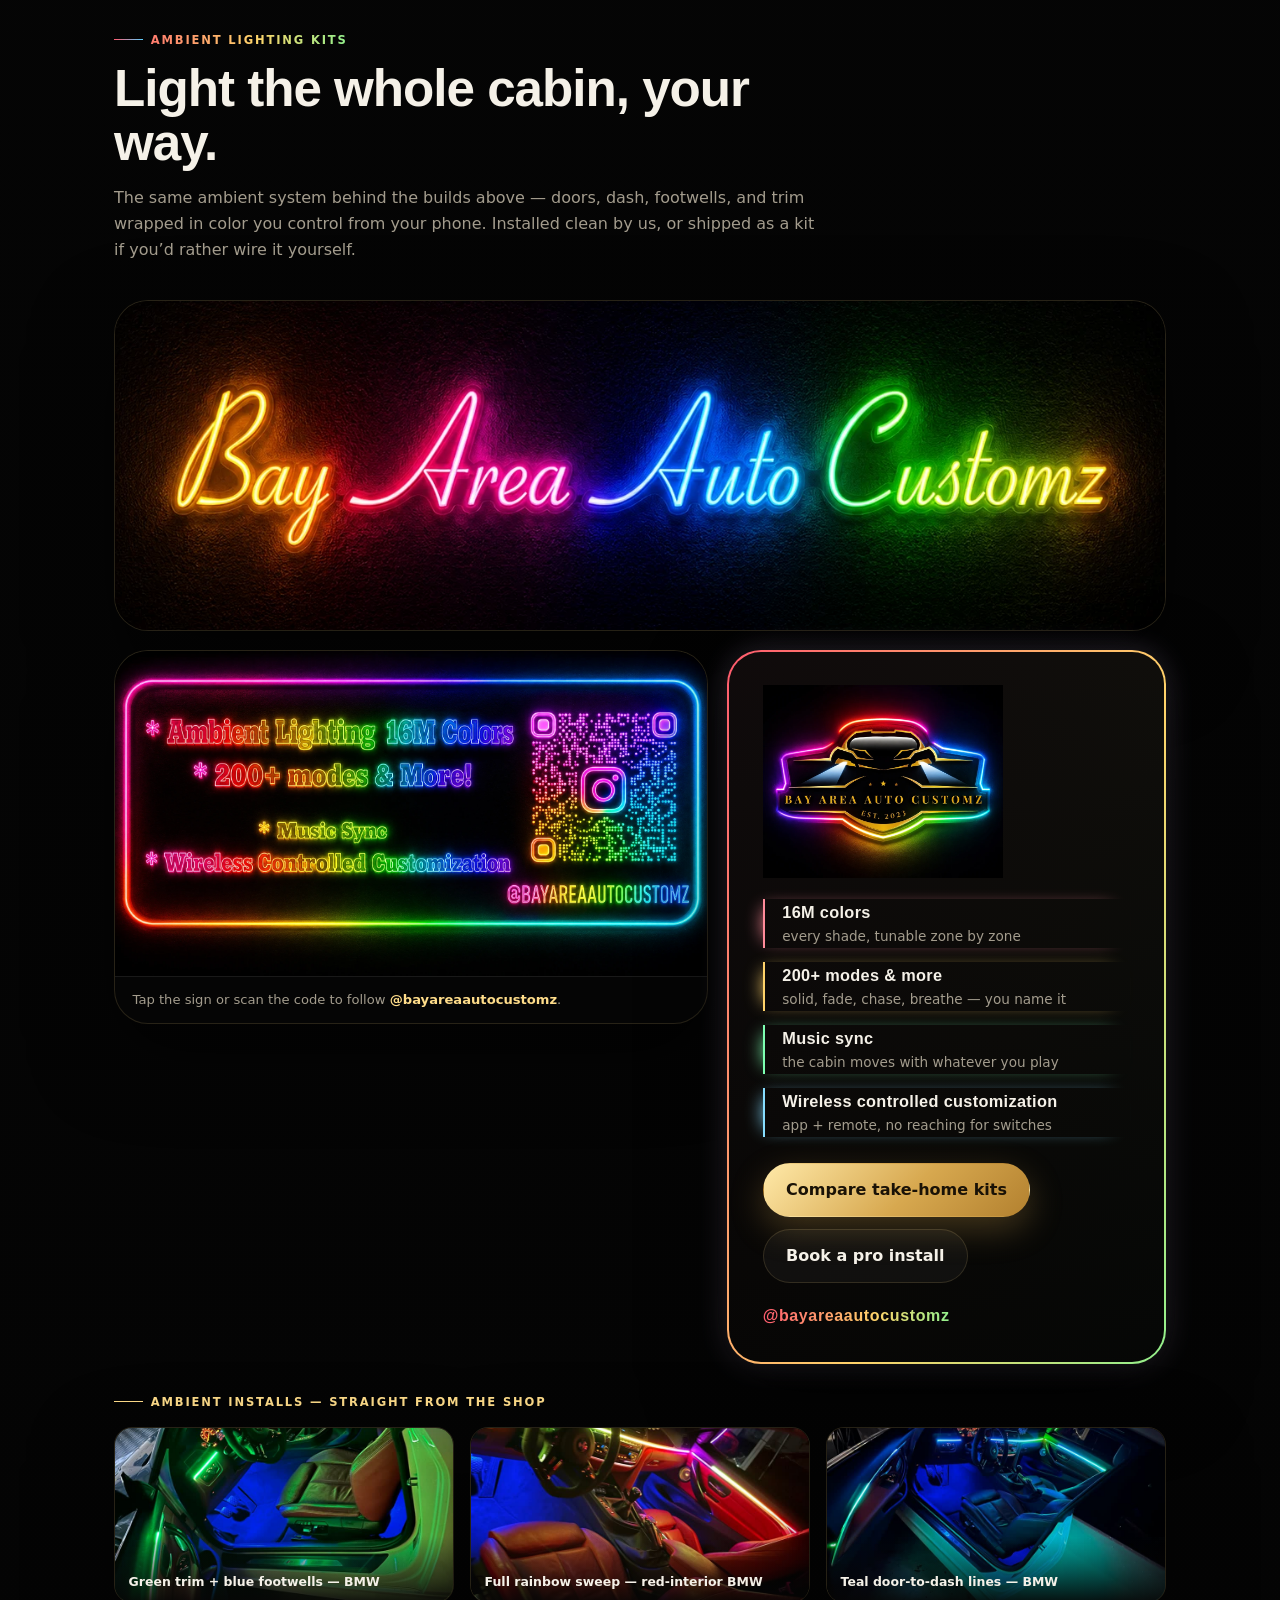
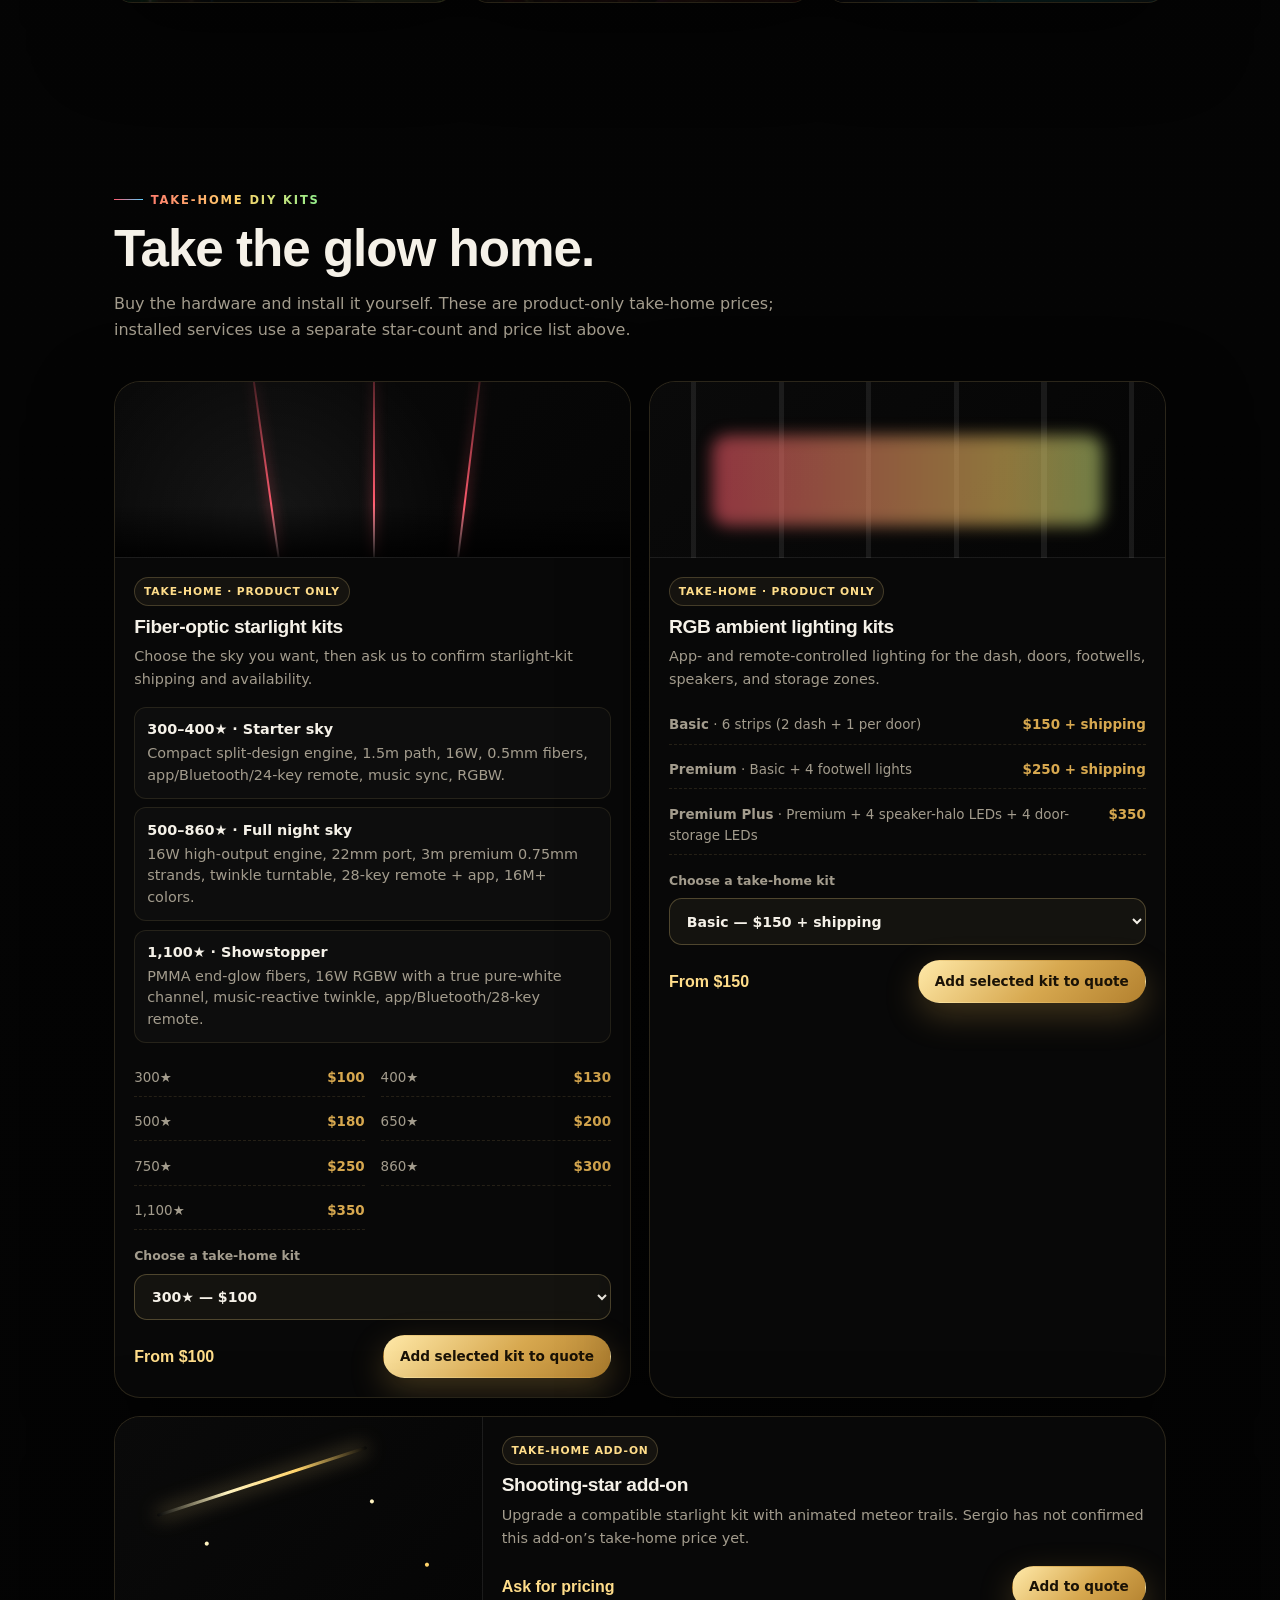
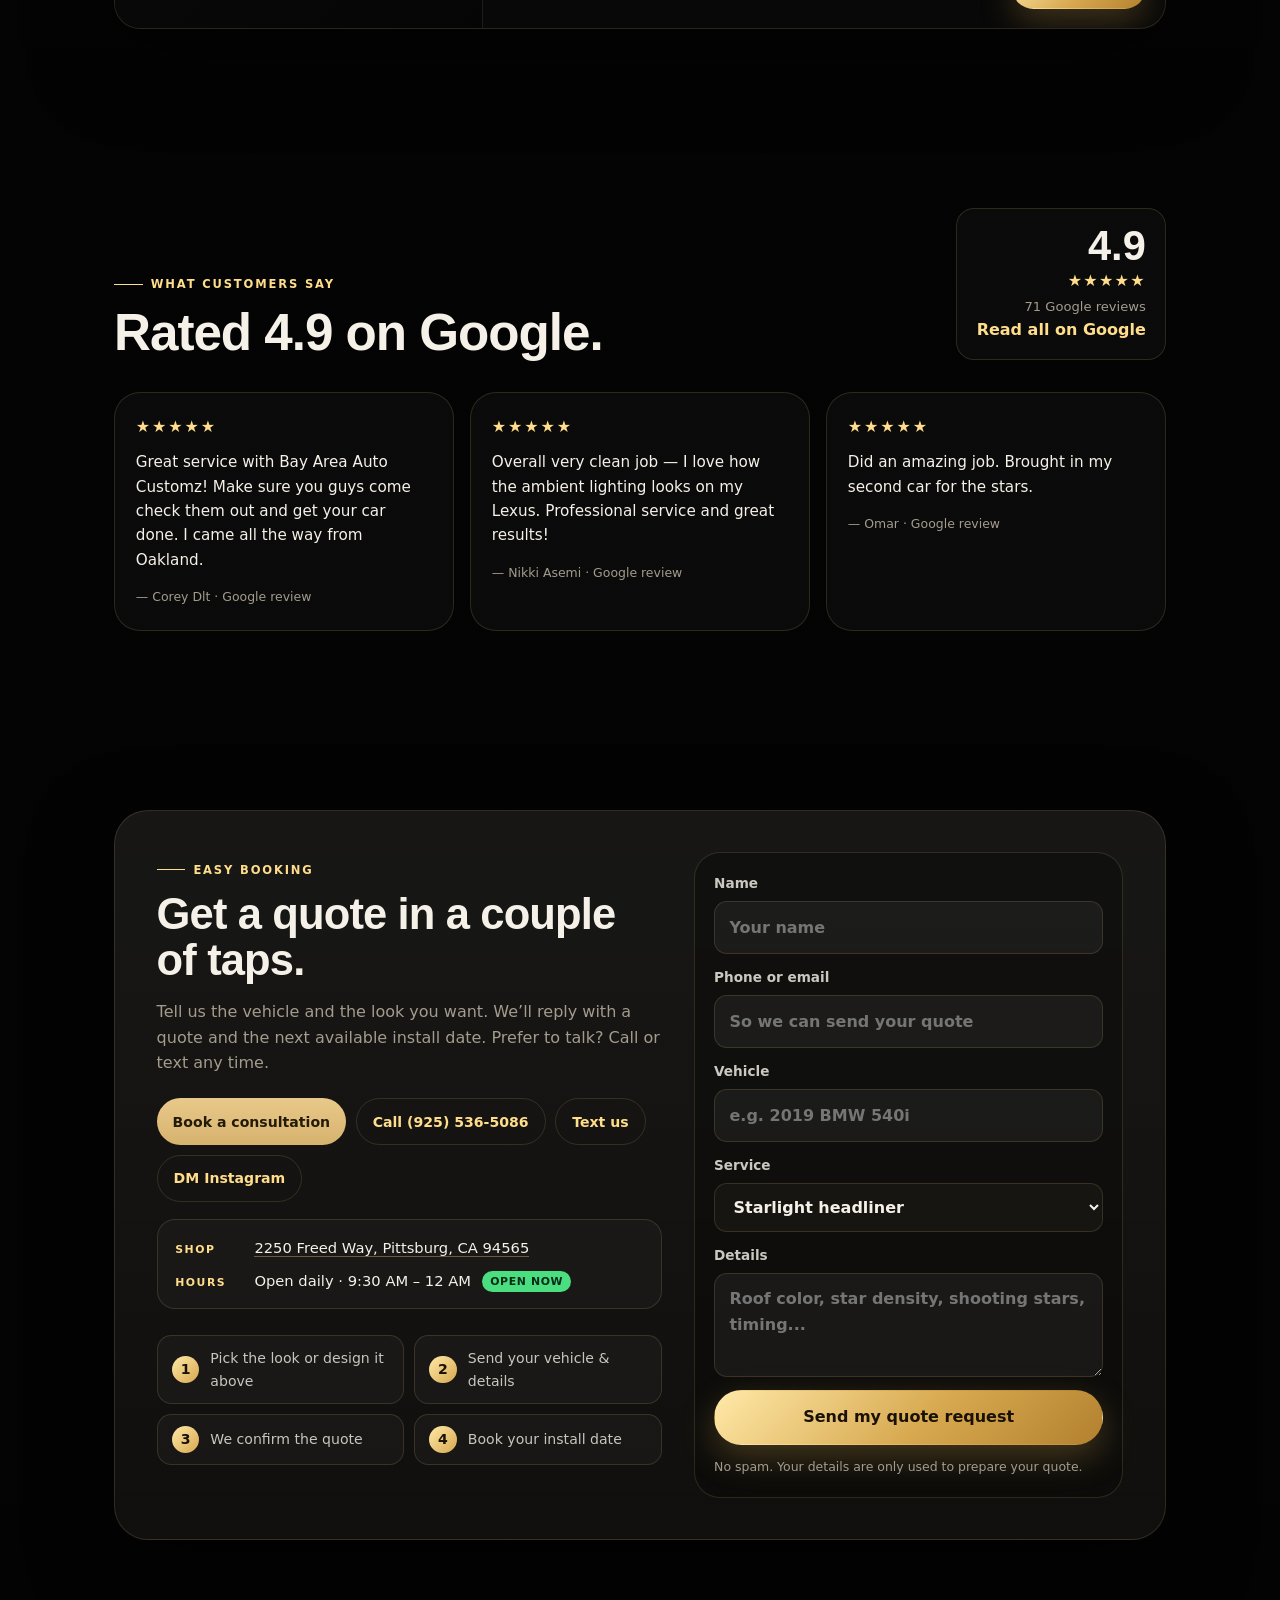
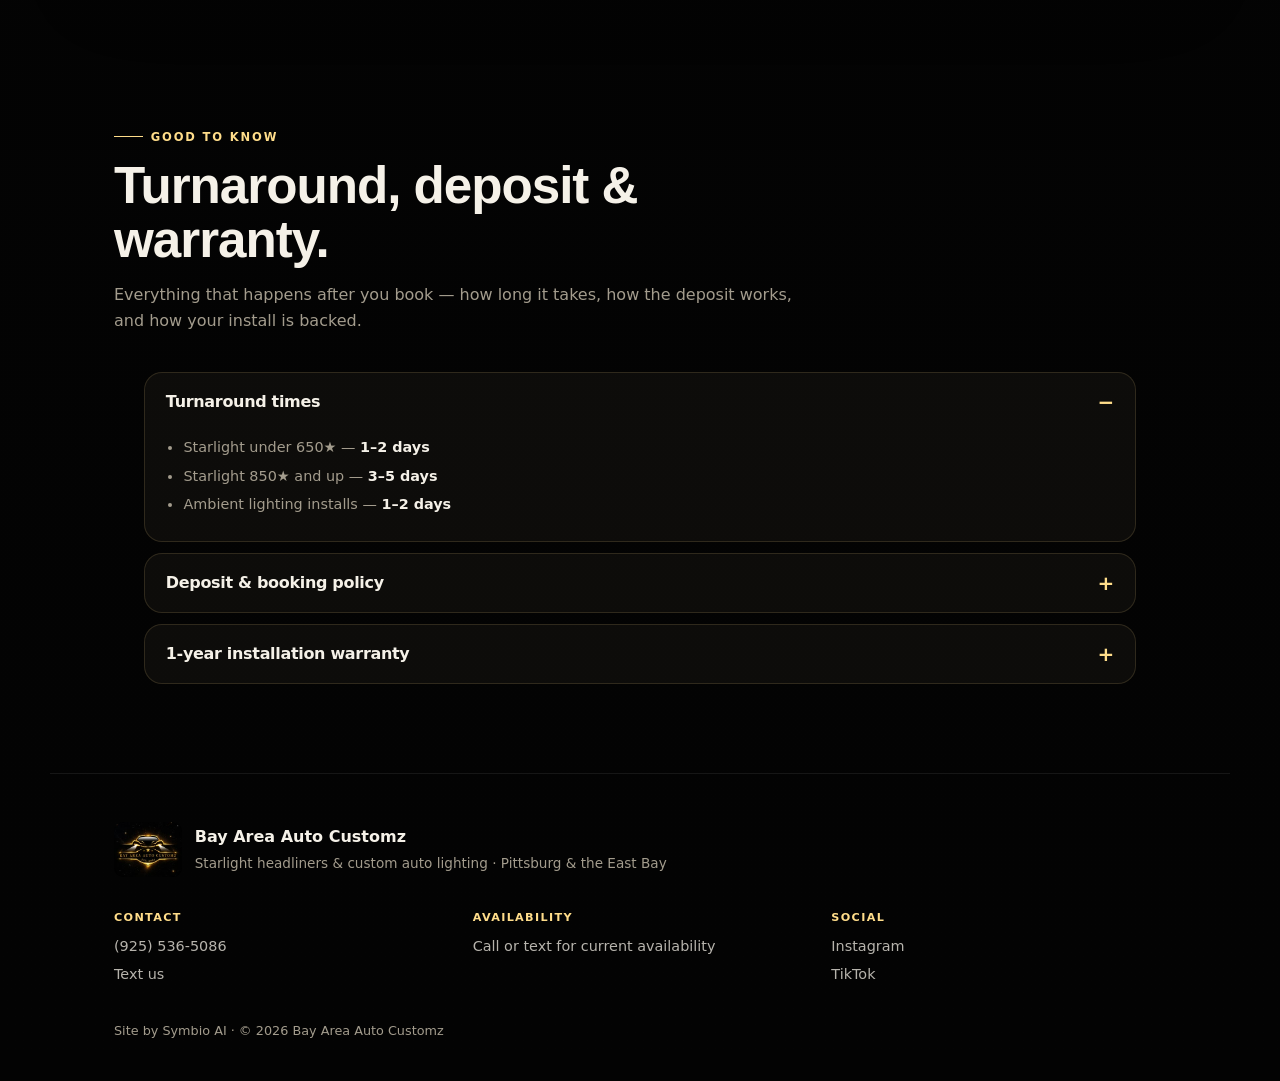
==== commit 0038d320: "Update shop address to 2250 Freed Way, Pittsburg" ====
--- a/index.html
+++ b/index.html
@@ -69,10 +69,10 @@
         "priceRange": "$$",
         "address": {
           "@type": "PostalAddress",
-          "streetAddress": "2145 N Broadway",
-          "addressLocality": "Walnut Creek",
+          "streetAddress": "2250 Freed Way",
+          "addressLocality": "Pittsburg",
           "addressRegion": "CA",
-          "postalCode": "94596",
+          "postalCode": "94565",
           "addressCountry": "US"
         },
         "openingHoursSpecification": [
@@ -153,7 +153,7 @@
             </div>
             <div class="hero__proof">
               <span><strong>4.9 ★</strong> 71 Google reviews</span>
-              <span><strong>Bay Area</strong> Walnut Creek &amp; East Bay</span>
+              <span><strong>Bay Area</strong> Pittsburg &amp; East Bay</span>
               <span><strong>Custom builds</strong> Stars, lighting &amp; butterfly doors</span>
             </div>
           </div>
@@ -1295,8 +1295,8 @@
                 <div class="visit__row">
                   <dt>Shop</dt>
                   <dd>
-                    <a href="https://maps.google.com/?q=2145+N+Broadway,+Walnut+Creek,+CA+94596" target="_blank" rel="noopener">
-                      2145 N Broadway, Walnut Creek, CA 94596
+                    <a href="https://www.google.com/maps/search/?api=1&amp;query=2250+Freed+Way%2C+Pittsburg%2C+CA+94565" target="_blank" rel="noopener">
+                      2250 Freed Way, Pittsburg, CA 94565
                     </a>
                   </dd>
                 </div>
@@ -1440,7 +1440,7 @@
           />
           <div>
             <strong>Bay Area Auto Customz</strong>
-            <span>Starlight headliners &amp; custom auto lighting · Walnut Creek &amp; the East Bay</span>
+            <span>Starlight headliners &amp; custom auto lighting · Pittsburg &amp; the East Bay</span>
           </div>
         </div>
         <div class="footer__cols">
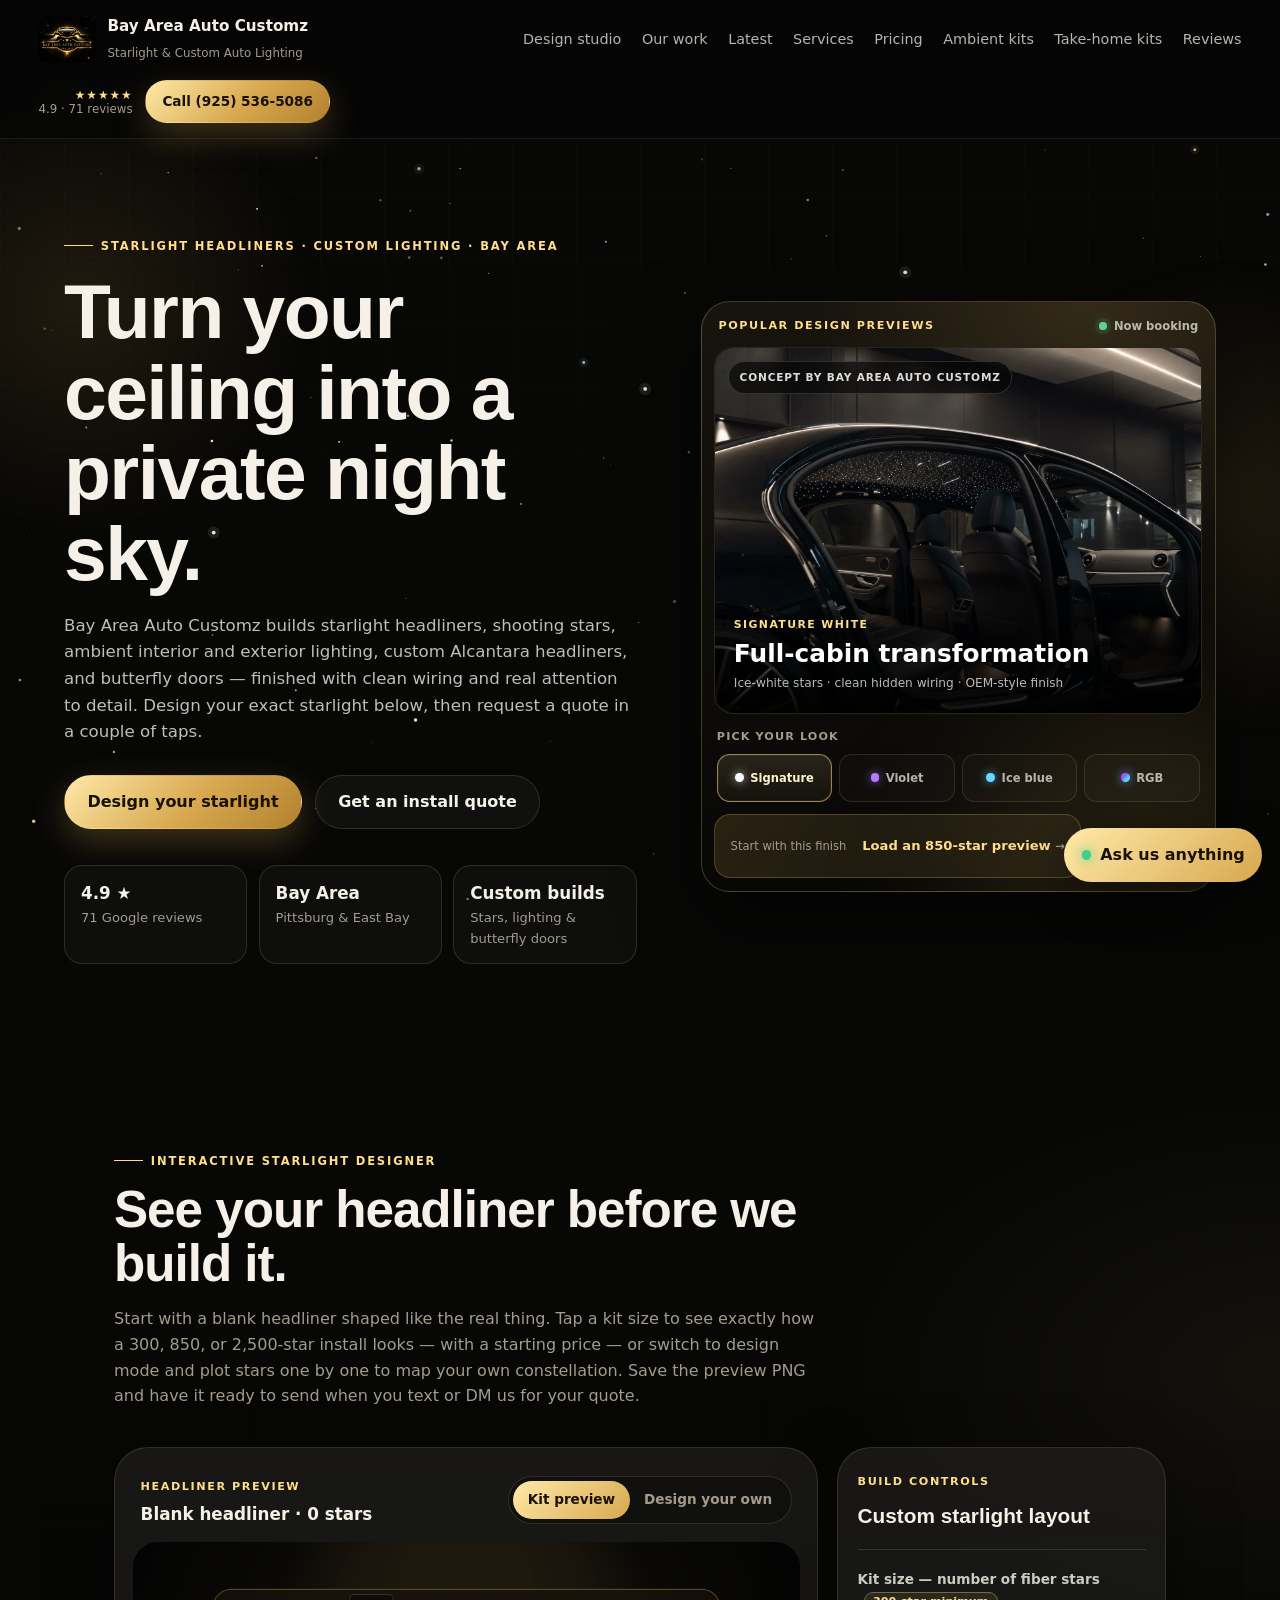
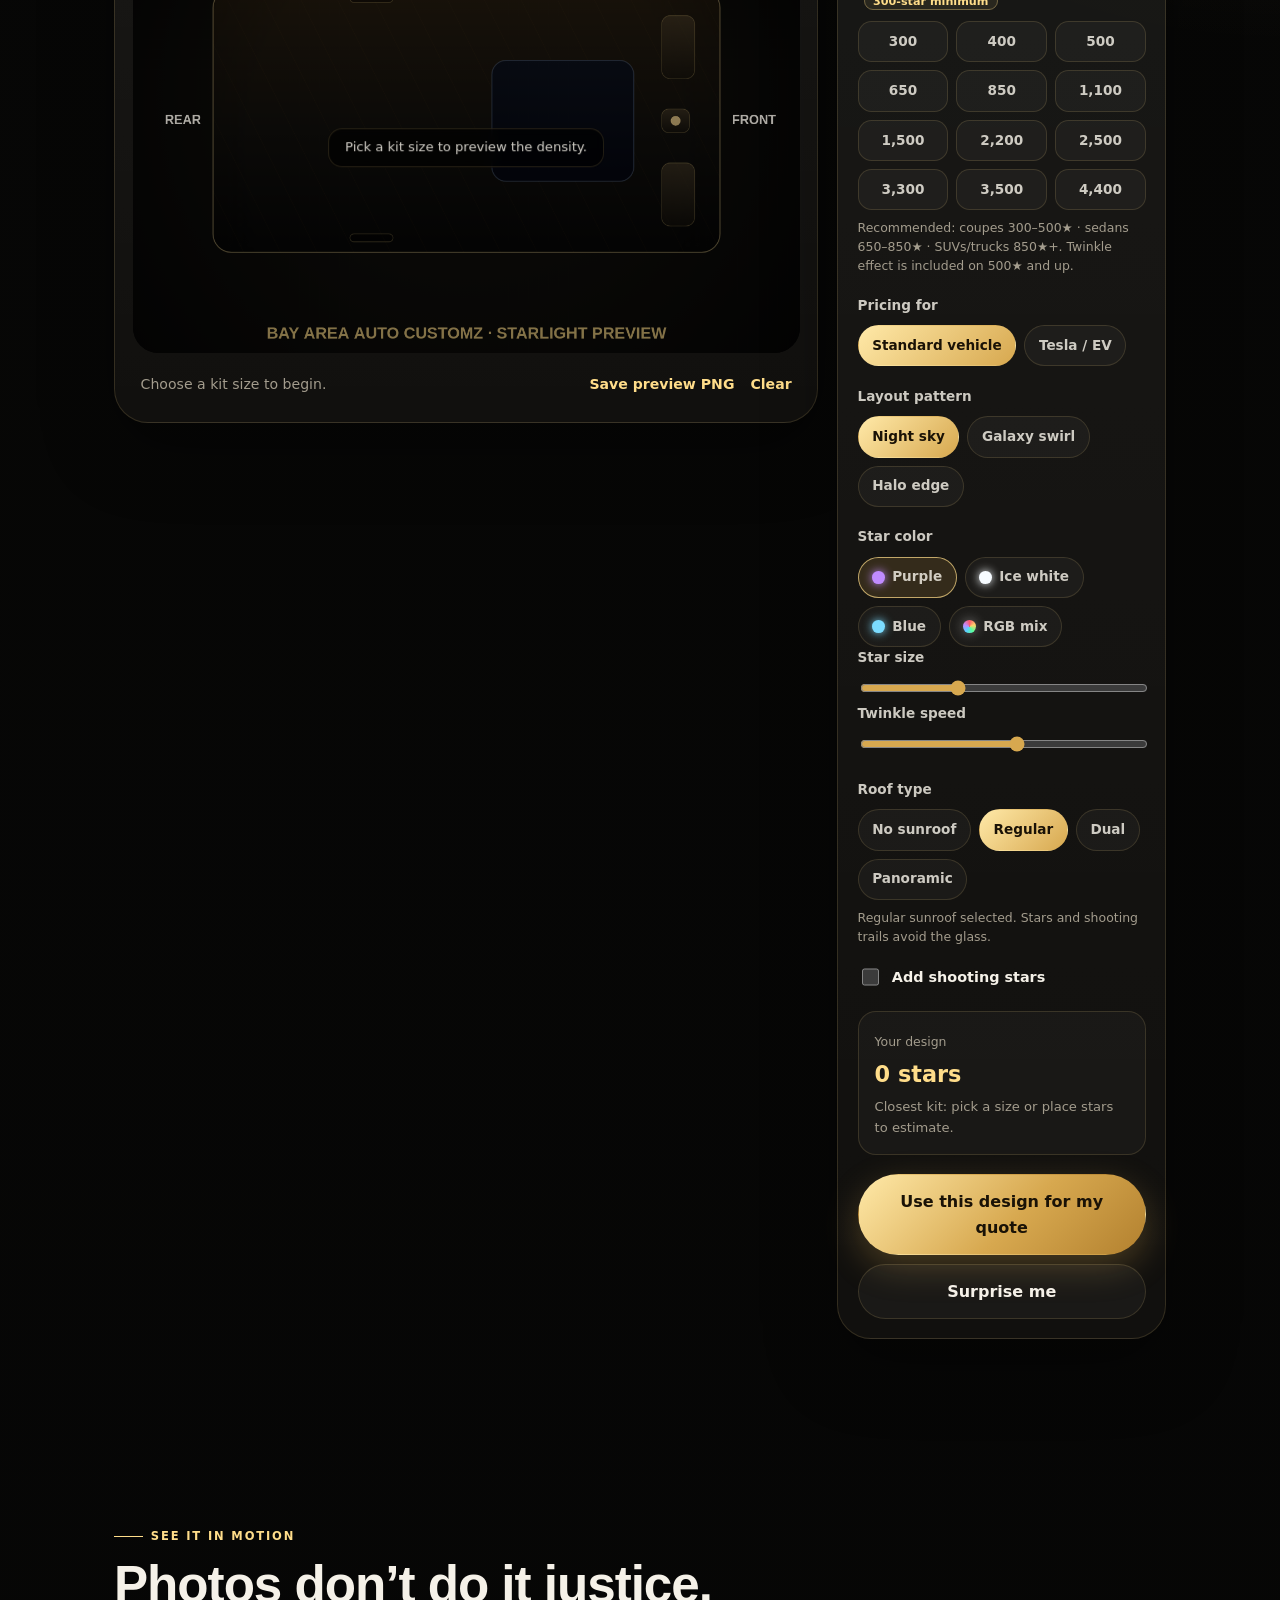
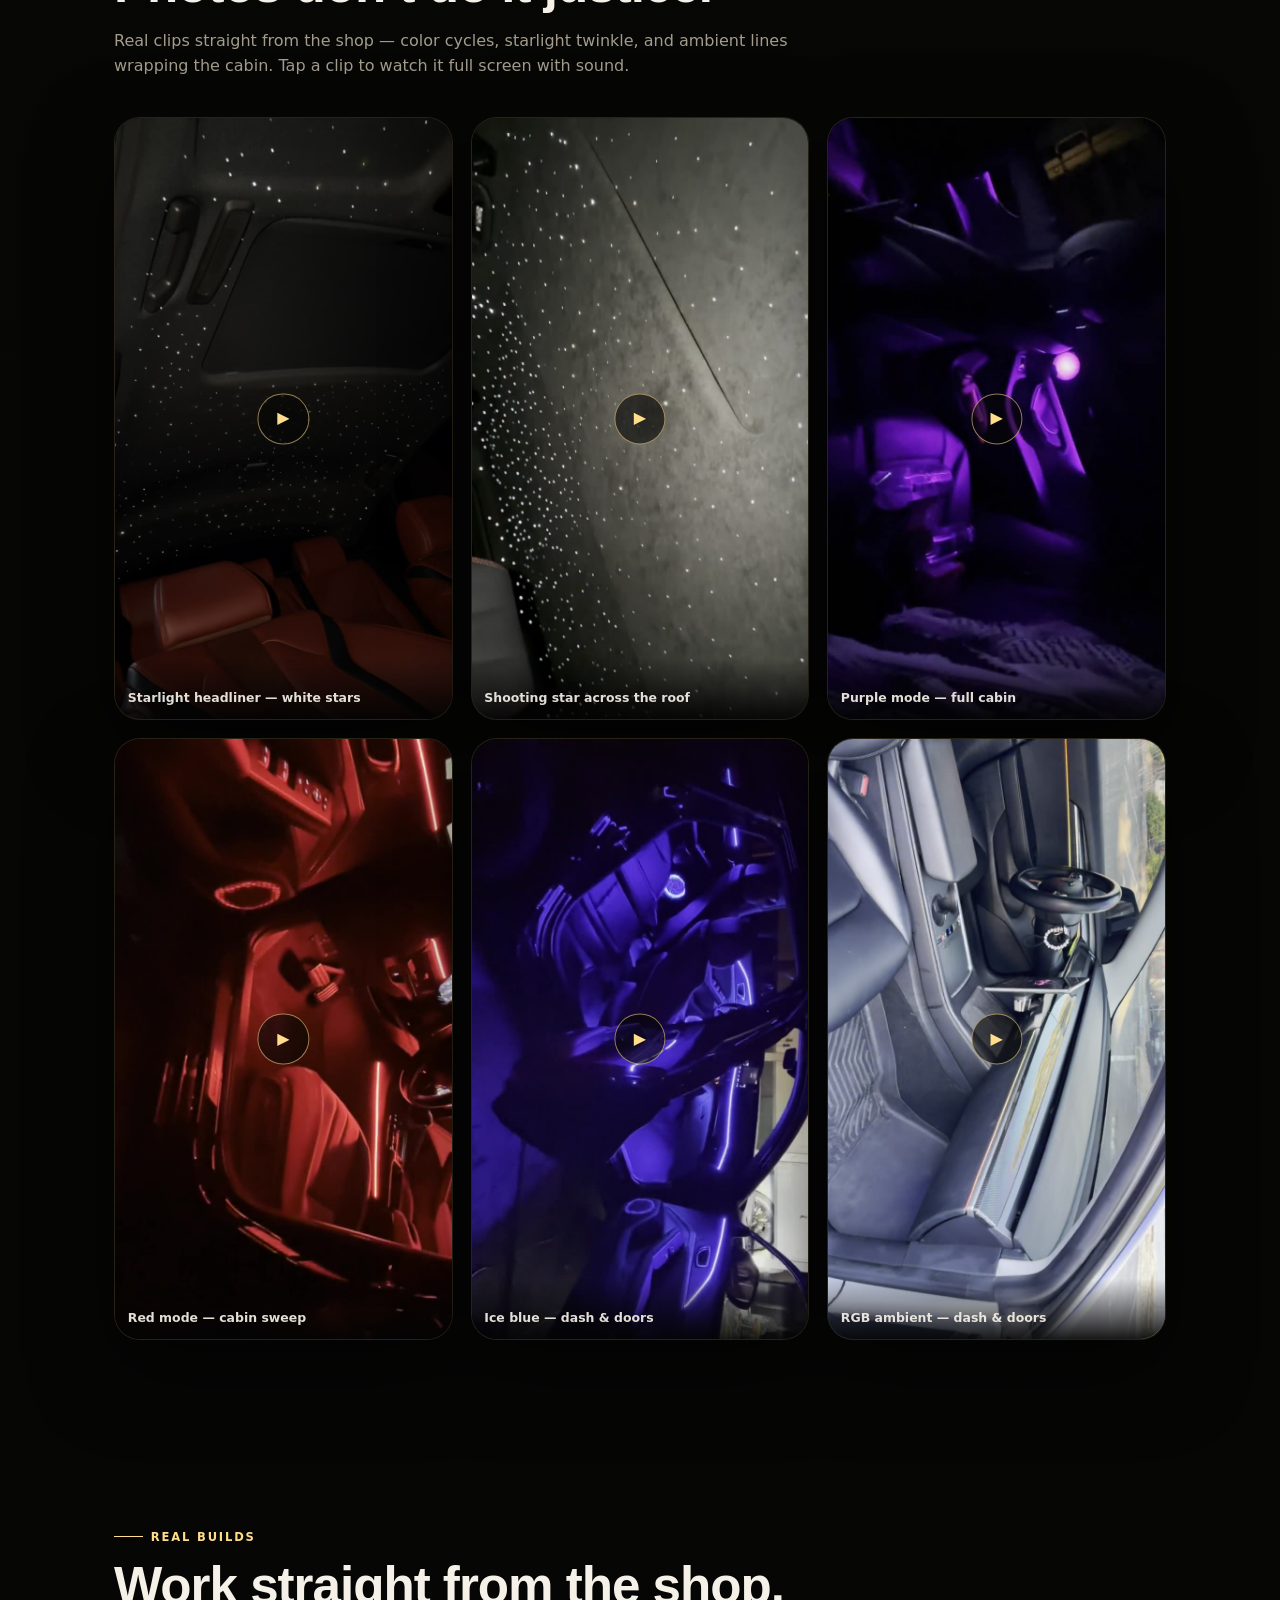
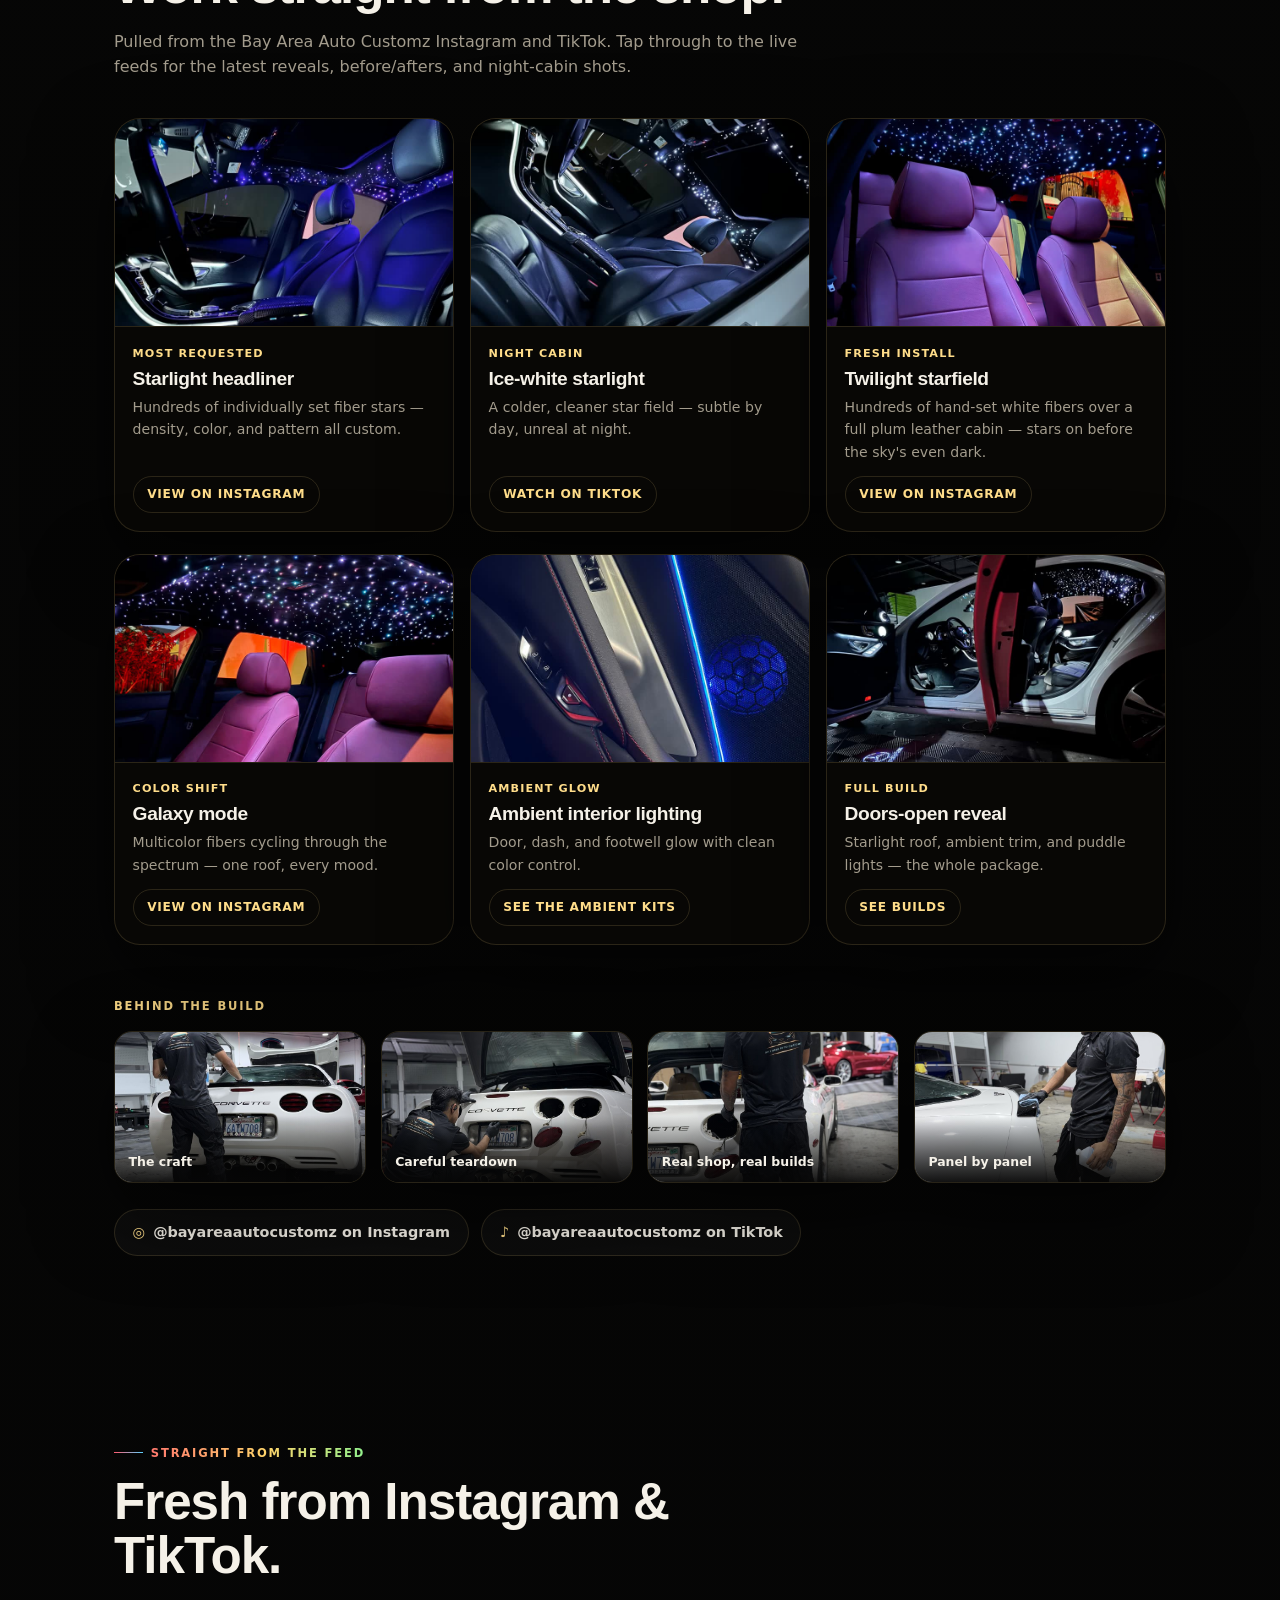
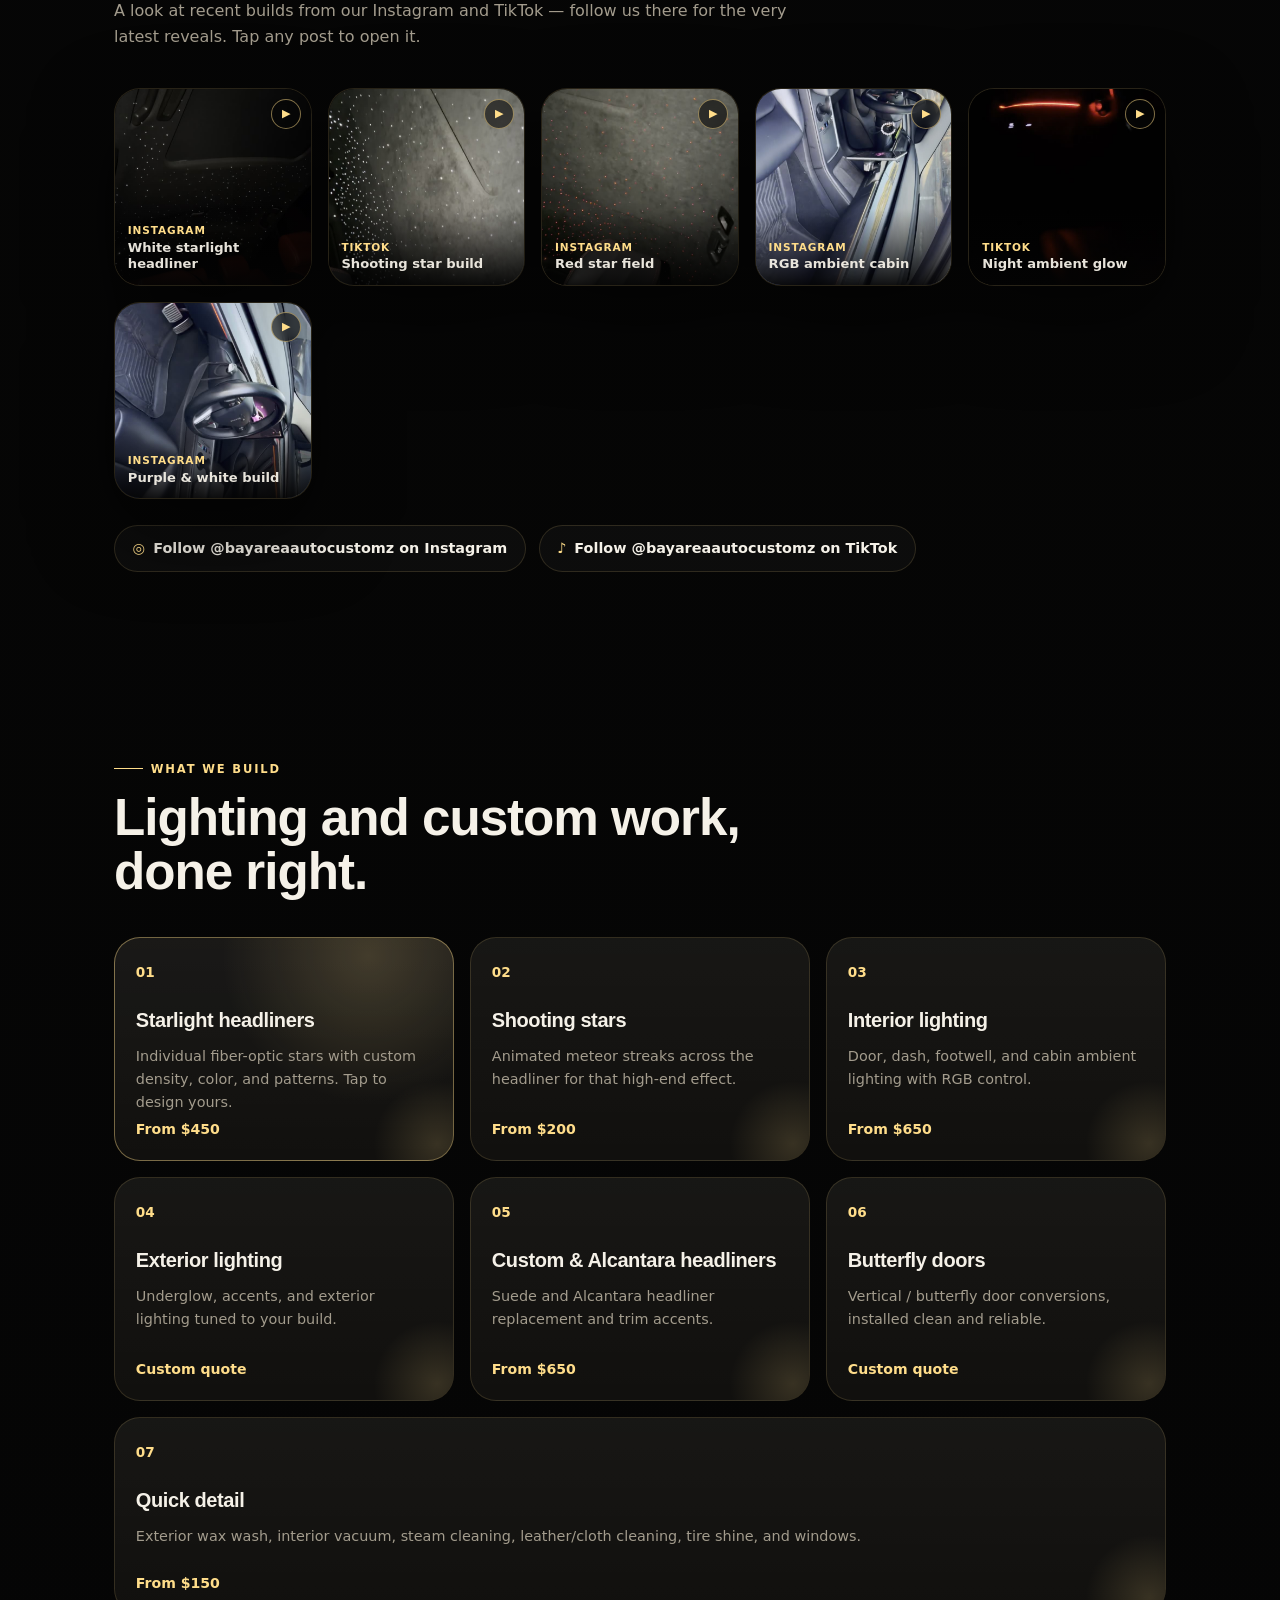
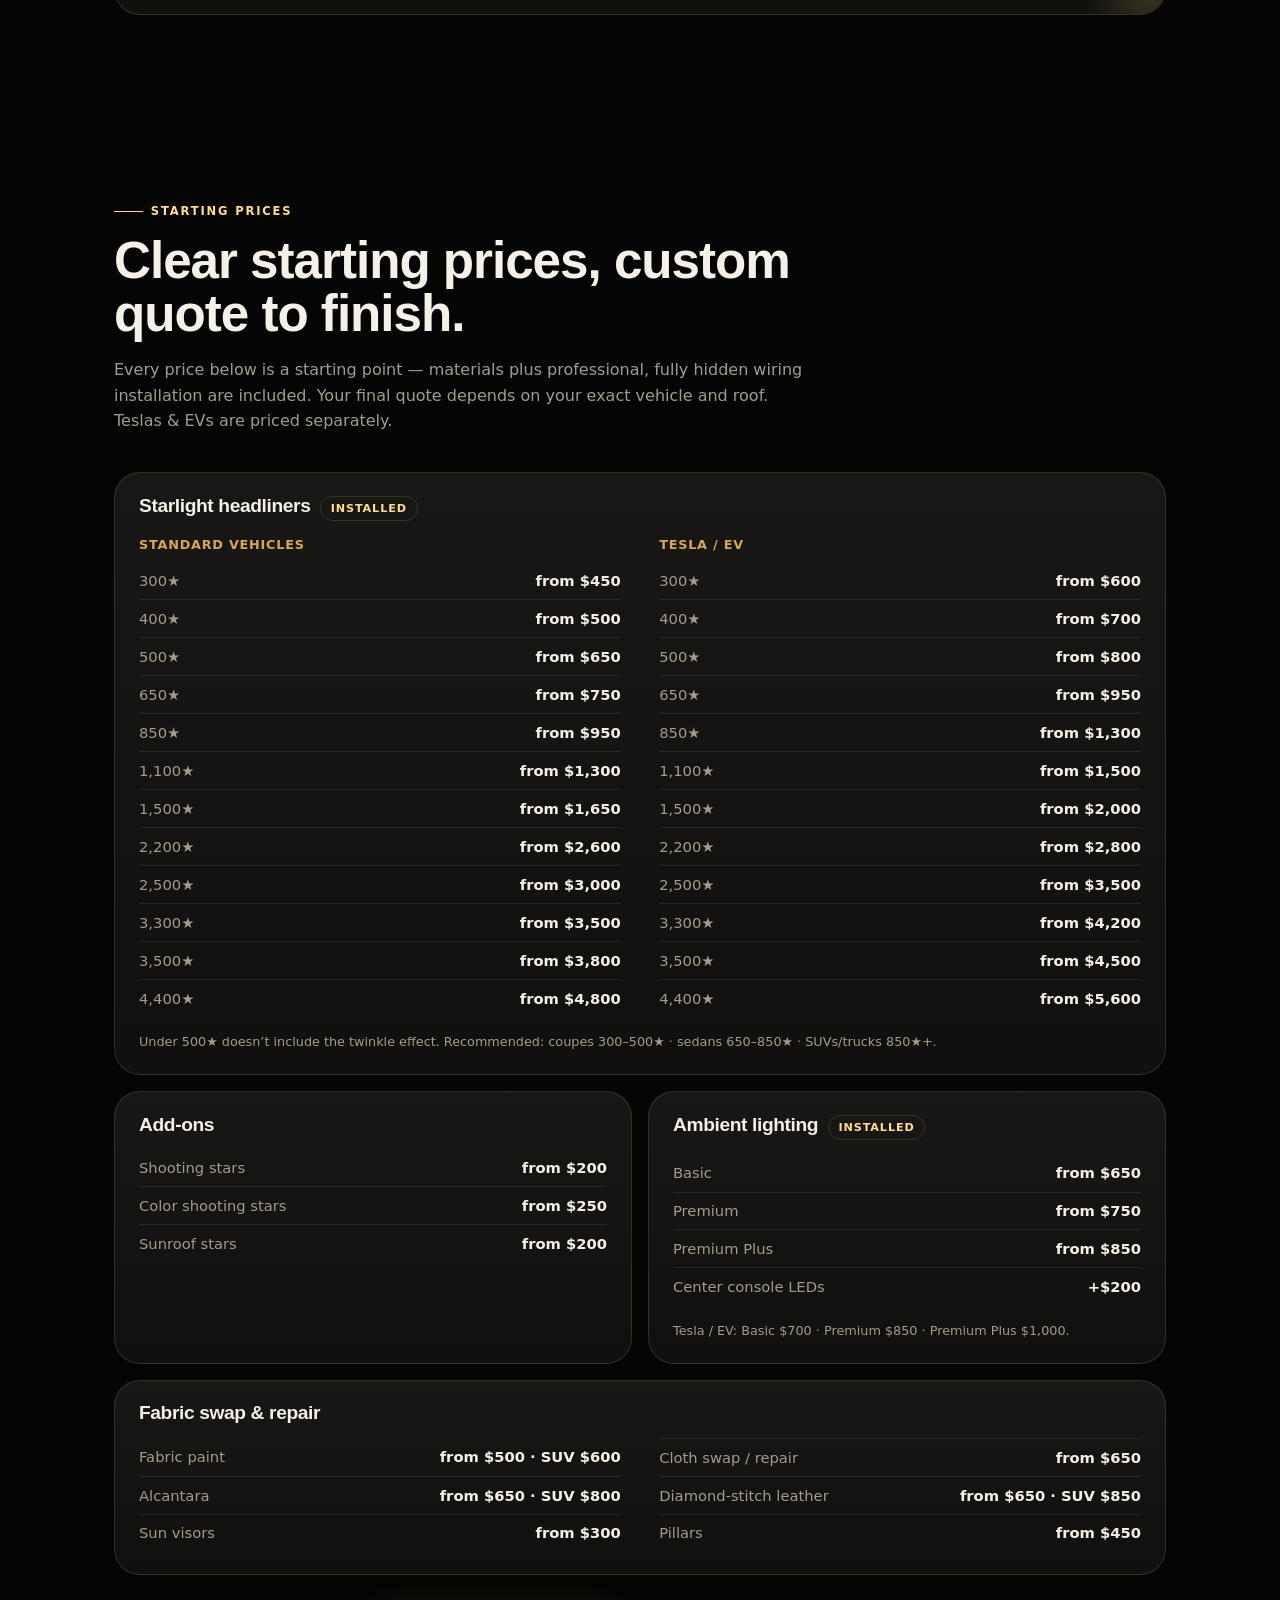
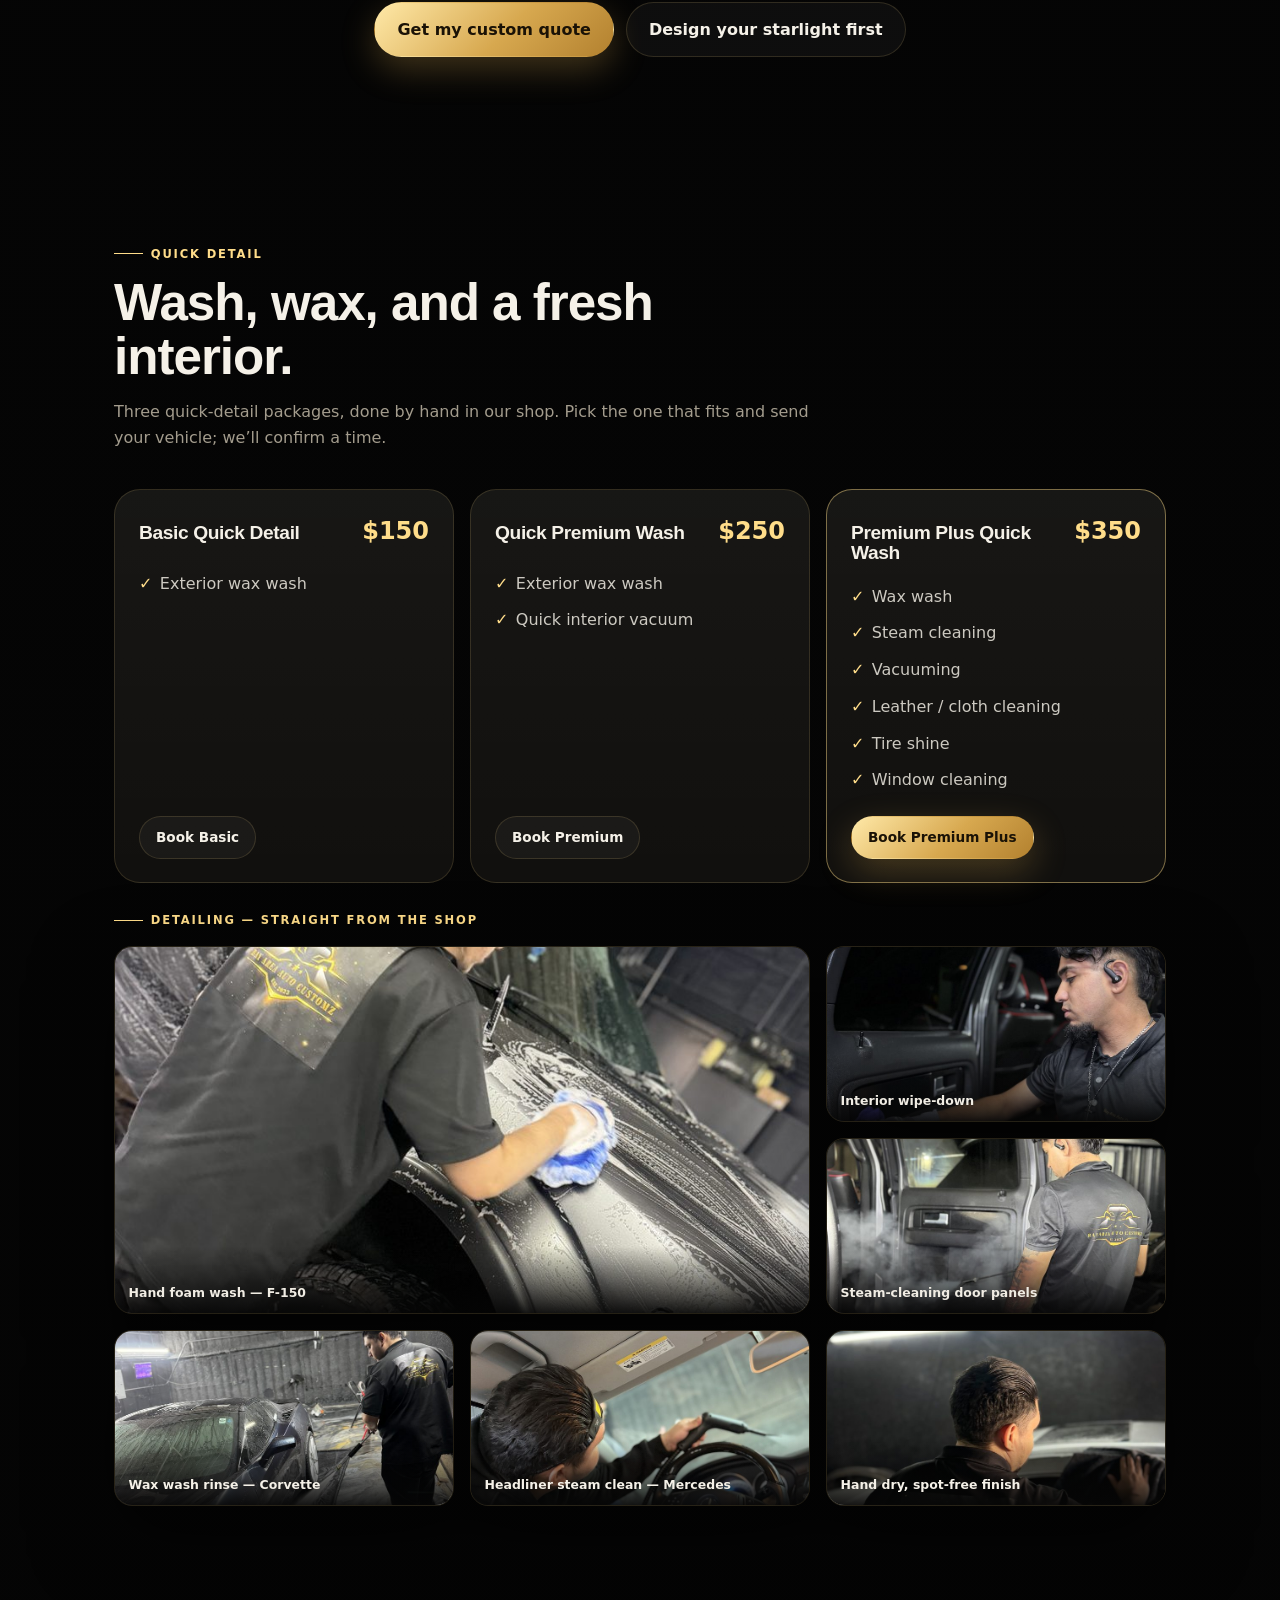
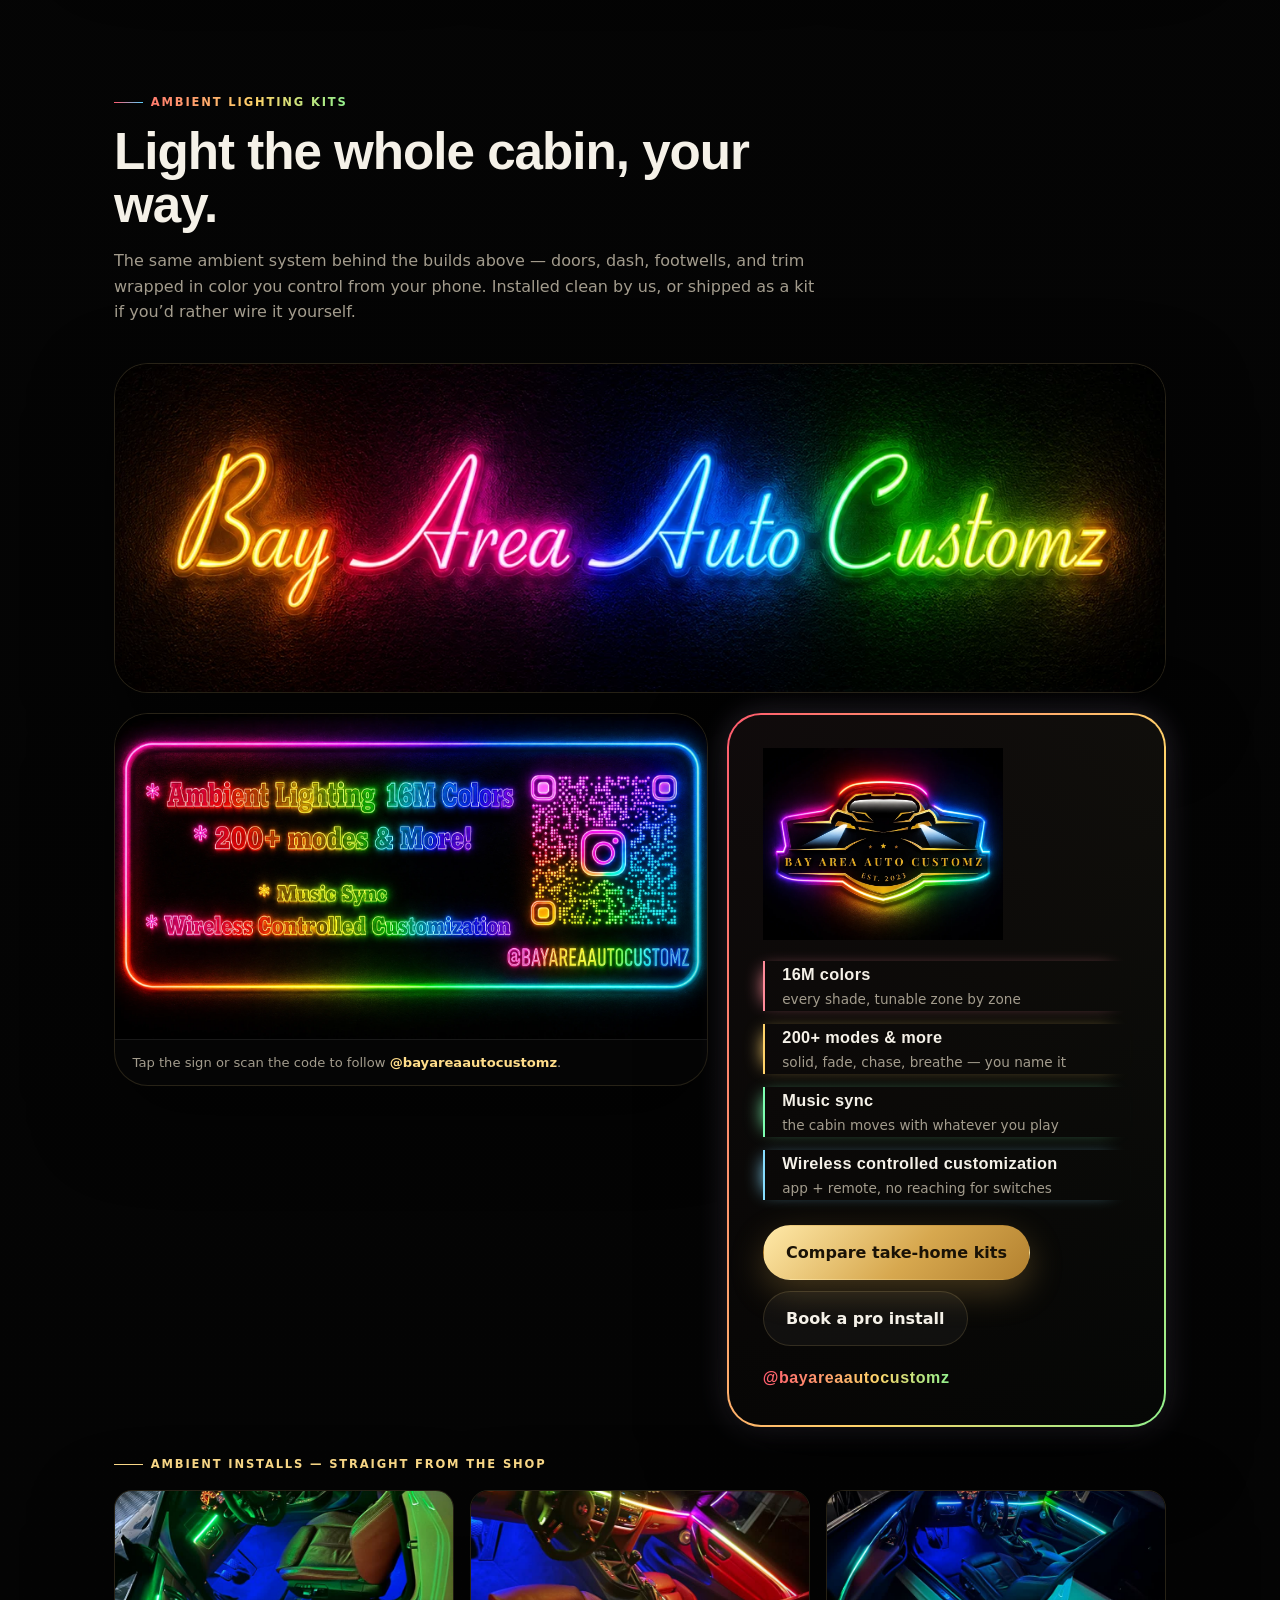
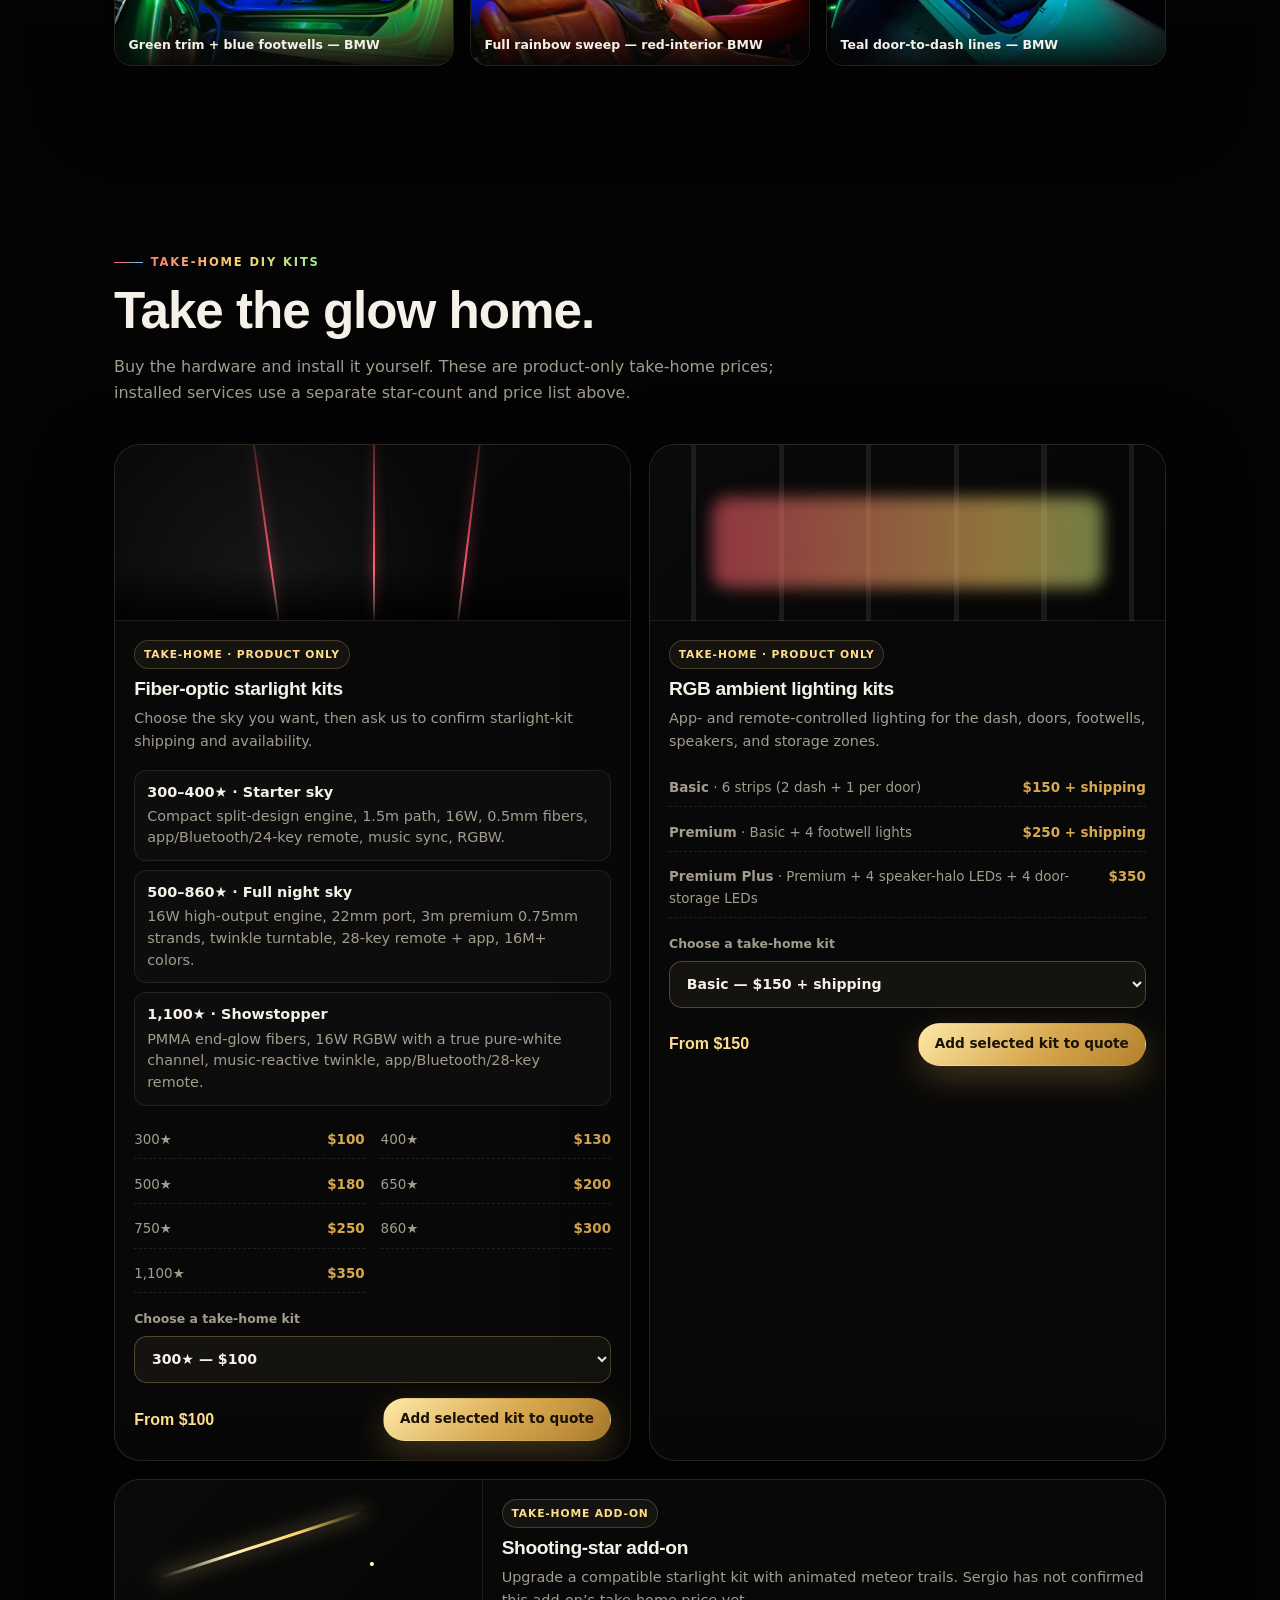
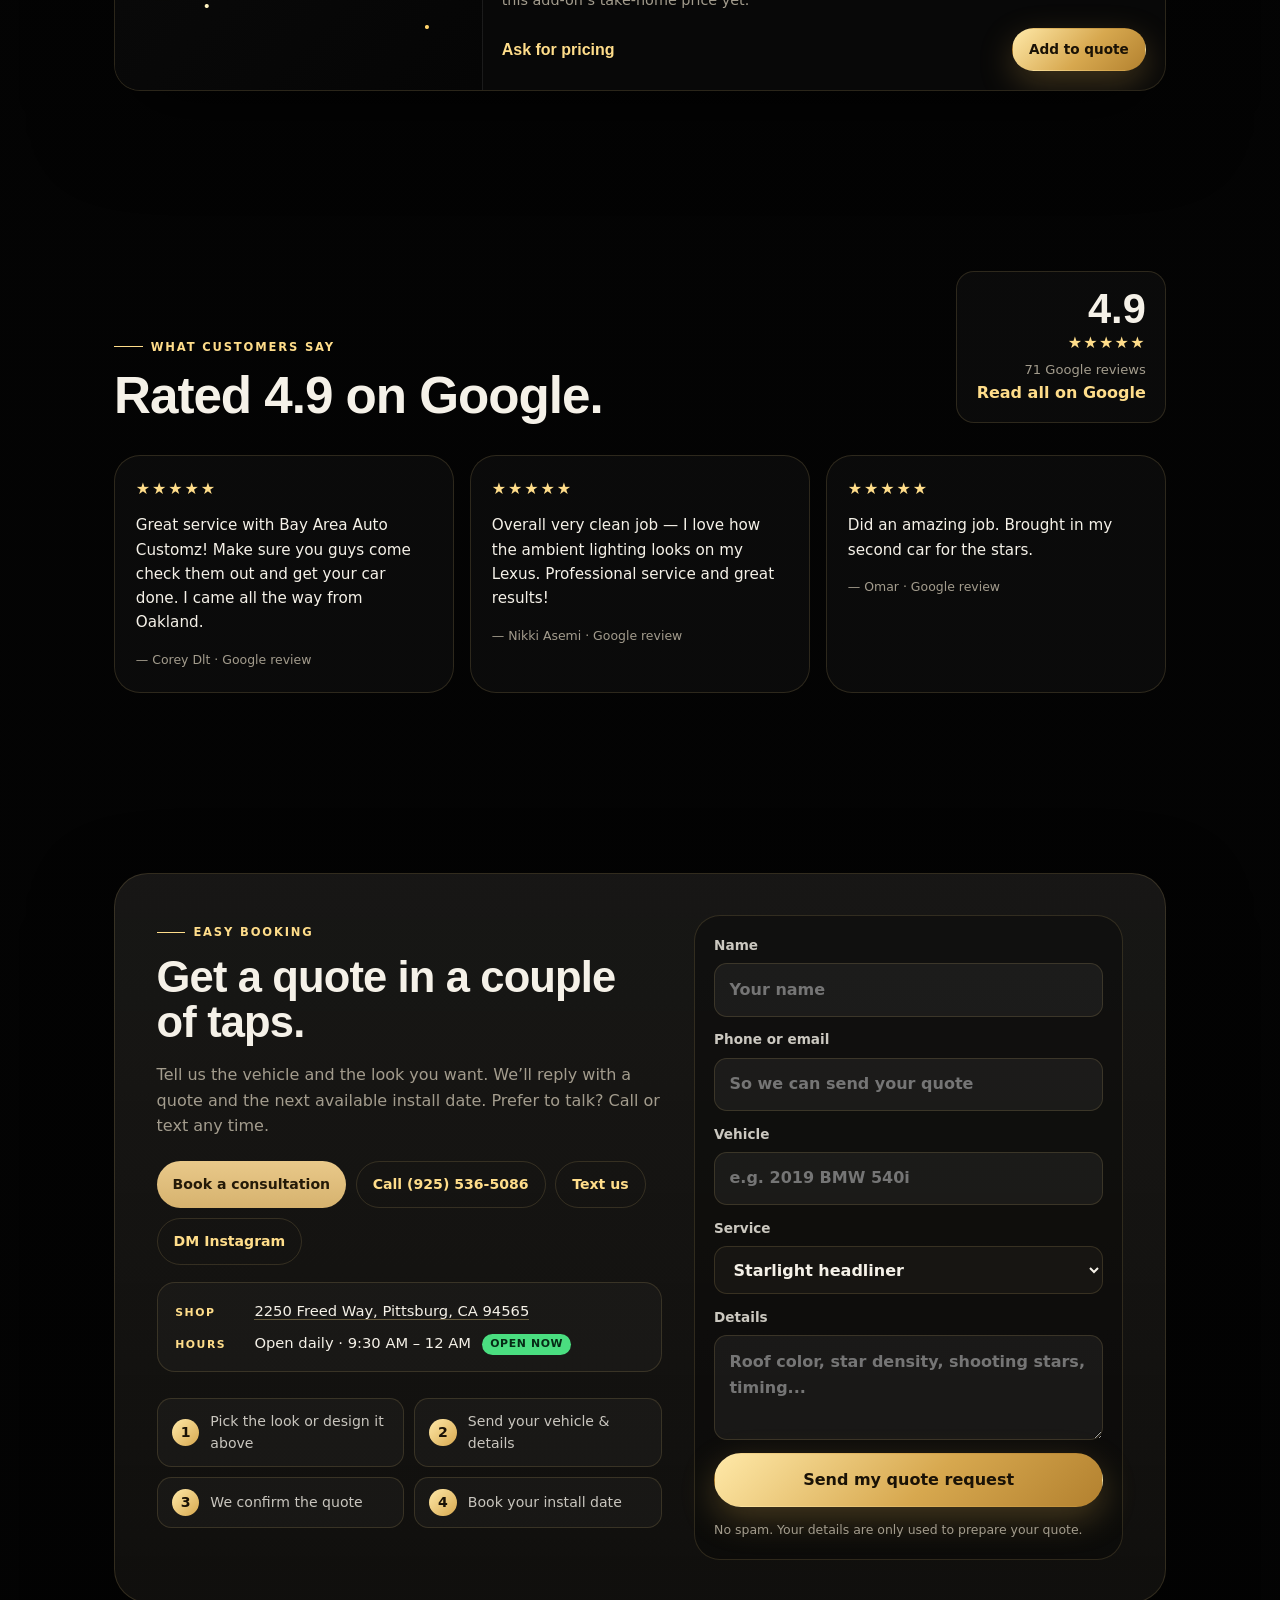
==== commit ffe523dc: "Add Quick detail service, packages, and detailing photos Sergio's 11-06 request: a quick-detail serv" ====
--- a/index.html
+++ b/index.html
@@ -61,7 +61,7 @@
         "@context": "https://schema.org",
         "@type": "AutomotiveBusiness",
         "name": "Bay Area Auto Customz",
-        "description": "Starlight headliners, interior and exterior lighting, custom headliners, and butterfly doors.",
+        "description": "Starlight headliners, interior and exterior lighting, custom headliners, butterfly doors, and quick detailing (wax wash, interior vacuum, steam cleaning).",
         "telephone": "+1-925-536-5086",
         "areaServed": "San Francisco Bay Area, CA",
         "url": "https://bayareaautocustomz.com/",
@@ -884,6 +884,12 @@
               <p>Vertical / butterfly door conversions, installed clean and reliable.</p>
               <strong>Custom quote</strong>
             </article>
+            <article class="service service--detail" data-service="detail">
+              <span class="service__no">07</span>
+              <h3><a class="service__btn" href="#detail">Quick detail</a></h3>
+              <p>Exterior wax wash, interior vacuum, steam cleaning, leather/cloth cleaning, tire shine, and windows.</p>
+              <strong>From $150</strong>
+            </article>
           </div>
         </section>
 
@@ -983,6 +989,139 @@
           <div class="pricing__cta">
             <a class="btn btn--gold" href="#book">Get my custom quote</a>
             <a class="btn btn--ghost" href="#studio">Design your starlight first</a>
+          </div>
+        </section>
+
+        <!-- ========================= QUICK DETAIL ========================= -->
+        <!-- Sergio's quick-detail menu + shop photos, 2026-11-06 (his wording/prices). -->
+        <section class="section" id="detail">
+          <div class="section__intro">
+            <span class="eyebrow">Quick detail</span>
+            <h2>Wash, wax, and a fresh interior.</h2>
+            <p>
+              Three quick-detail packages, done by hand in our shop. Pick the one that fits and send
+              your vehicle; we&rsquo;ll confirm a time.
+            </p>
+          </div>
+
+          <div class="detail-tiers">
+            <article class="price-card detail-tier">
+              <div class="price-card__head"><h3>Basic Quick Detail</h3><span class="detail-tier__price">$150</span></div>
+              <ul class="detail-tier__list">
+                <li>Exterior wax wash</li>
+              </ul>
+              <button class="btn btn--ghost btn--sm" type="button" data-detail="Basic Quick Detail ($150): exterior wax wash.">Book Basic</button>
+            </article>
+            <article class="price-card detail-tier">
+              <div class="price-card__head"><h3>Quick Premium Wash</h3><span class="detail-tier__price">$250</span></div>
+              <ul class="detail-tier__list">
+                <li>Exterior wax wash</li>
+                <li>Quick interior vacuum</li>
+              </ul>
+              <button class="btn btn--ghost btn--sm" type="button" data-detail="Quick Premium Wash ($250): exterior wax wash + quick interior vacuum.">Book Premium</button>
+            </article>
+            <article class="price-card detail-tier detail-tier--top">
+              <div class="price-card__head"><h3>Premium Plus Quick Wash</h3><span class="detail-tier__price">$350</span></div>
+              <ul class="detail-tier__list">
+                <li>Wax wash</li>
+                <li>Steam cleaning</li>
+                <li>Vacuuming</li>
+                <li>Leather / cloth cleaning</li>
+                <li>Tire shine</li>
+                <li>Window cleaning</li>
+              </ul>
+              <button class="btn btn--gold btn--sm" type="button" data-detail="Premium Plus Quick Wash ($350): wax wash, steam cleaning, vacuuming, leather/cloth cleaning, tire shine, and window cleaning.">Book Premium Plus</button>
+            </article>
+          </div>
+
+          <div class="ambient__installs">
+            <span class="eyebrow">Detailing — straight from the shop</span>
+            <div class="shots">
+              <figure class="shot shot--featured">
+                <button class="media-zoom" type="button" data-lightbox aria-label="View larger photo">
+                  <img
+                    src="images/detail-foam-wash.jpg"
+                    srcset="images/detail-foam-wash-800.jpg 800w, images/detail-foam-wash.jpg 1400w"
+                    sizes="(max-width: 680px) 92vw, (max-width: 1040px) 46vw, 350px"
+                    alt="Foam hand wash on a gray Ford F-150 hood with a microfiber mitt"
+                    loading="lazy"
+                    width="1400"
+                    height="1867"
+                  />
+                </button>
+                <figcaption>Hand foam wash — F-150</figcaption>
+              </figure>
+              <figure class="shot">
+                <button class="media-zoom" type="button" data-lightbox aria-label="View larger photo">
+                  <img
+                    src="images/detail-interior-wipe.jpg"
+                    srcset="images/detail-interior-wipe-800.jpg 800w, images/detail-interior-wipe.jpg 1400w"
+                    sizes="(max-width: 680px) 92vw, (max-width: 1040px) 46vw, 350px"
+                    alt="Detailer in gloves wiping down an interior door panel with a microfiber towel"
+                    loading="lazy"
+                    width="1400"
+                    height="1867"
+                  />
+                </button>
+                <figcaption>Interior wipe-down</figcaption>
+              </figure>
+              <figure class="shot">
+                <button class="media-zoom" type="button" data-lightbox aria-label="View larger photo">
+                  <img
+                    src="images/detail-steam-door.jpg"
+                    srcset="images/detail-steam-door-800.jpg 800w, images/detail-steam-door.jpg 1400w"
+                    sizes="(max-width: 680px) 92vw, (max-width: 1040px) 46vw, 350px"
+                    alt="Steam cleaner lifting grime from a truck door panel, Bay Area Auto Customz logo on his shirt"
+                    loading="lazy"
+                    width="1400"
+                    height="1867"
+                  />
+                </button>
+                <figcaption>Steam-cleaning door panels</figcaption>
+              </figure>
+              <figure class="shot">
+                <button class="media-zoom" type="button" data-lightbox aria-label="View larger photo">
+                  <img
+                    src="images/detail-corvette-rinse.jpg"
+                    srcset="images/detail-corvette-rinse-800.jpg 800w, images/detail-corvette-rinse.jpg 1400w"
+                    sizes="(max-width: 680px) 92vw, (max-width: 1040px) 46vw, 350px"
+                    alt="Pressure rinse on a dark blue Corvette in the wash bay"
+                    loading="lazy"
+                    width="1400"
+                    height="1867"
+                  />
+                </button>
+                <figcaption>Wax wash rinse — Corvette</figcaption>
+              </figure>
+              <figure class="shot">
+                <button class="media-zoom" type="button" data-lightbox aria-label="View larger photo">
+                  <img
+                    src="images/detail-headliner-steam.jpg"
+                    srcset="images/detail-headliner-steam-800.jpg 800w, images/detail-headliner-steam.jpg 1400w"
+                    sizes="(max-width: 680px) 92vw, (max-width: 1040px) 46vw, 350px"
+                    alt="Steam cleaning a Mercedes headliner and sun visor"
+                    loading="lazy"
+                    width="1400"
+                    height="1867"
+                  />
+                </button>
+                <figcaption>Headliner steam clean — Mercedes</figcaption>
+              </figure>
+              <figure class="shot">
+                <button class="media-zoom" type="button" data-lightbox aria-label="View larger photo">
+                  <img
+                    src="images/detail-dry-finish.jpg"
+                    srcset="images/detail-dry-finish-800.jpg 800w, images/detail-dry-finish.jpg 1400w"
+                    sizes="(max-width: 680px) 92vw, (max-width: 1040px) 46vw, 350px"
+                    alt="Drying a silver car with a plush towel for a spot-free finish"
+                    loading="lazy"
+                    width="1400"
+                    height="1867"
+                  />
+                </button>
+                <figcaption>Hand dry, spot-free finish</figcaption>
+              </figure>
+            </div>
           </div>
         </section>
 
@@ -1349,6 +1488,7 @@
                   <option>Exterior lighting</option>
                   <option>Custom / Alcantara headliner</option>
                   <option>Butterfly doors</option>
+                  <option>Quick detail</option>
                   <option>DIY take-home kit</option>
                   <option>Not sure yet</option>
                 </select>
--- a/styles.css
+++ b/styles.css
@@ -1444,7 +1444,9 @@
    so the static cards don't falsely signal they're clickable. The focus ring
    lives on the card via :focus-within — the inner heading button is unstyled. */
 .service--link:hover,
-.service--link:focus-within {
+.service--link:focus-within,
+.service--detail:hover,
+.service--detail:focus-within {
   transform: translateY(-3px);
   border-color: rgba(255, 221, 138, 0.4);
 }
@@ -1459,6 +1461,26 @@
   cursor: pointer;
   font: inherit;
   color: inherit;
+}
+
+/* 07 quick detail: full-width row so 7 cards don't leave an orphan; the
+   heading link is stretched over the whole card so a tap anywhere jumps to #detail. */
+.service--detail {
+  grid-column: 1 / -1;
+  min-height: 0;
+  padding-bottom: 3.2rem;
+}
+
+.service--detail .service__btn::before {
+  content: "";
+  position: absolute;
+  inset: 0;
+  z-index: 1;
+}
+
+.service--detail:focus-within {
+  outline: 2px solid var(--gold-bright);
+  outline-offset: 2px;
 }
 
 .service::after {
@@ -3249,3 +3271,74 @@
     gap: 0.15rem;
   }
 }
+
+/* ------------------------------------------------------- quick detail */
+.detail-tiers {
+  display: grid;
+  grid-template-columns: repeat(3, minmax(0, 1fr));
+  gap: 1rem;
+}
+
+.detail-tier {
+  display: flex;
+  flex-direction: column;
+}
+
+.detail-tier .price-card__head {
+  justify-content: space-between;
+}
+
+.detail-tier__price {
+  color: var(--gold-bright);
+  font-size: 1.5rem;
+  font-weight: 800;
+  white-space: nowrap;
+}
+
+.detail-tier__list {
+  flex: 1;
+  margin: 0 0 1.1rem;
+  padding: 0;
+  list-style: none;
+  color: rgba(245, 241, 232, 0.82);
+}
+
+.detail-tier__list li {
+  padding: 0.35rem 0 0.35rem 1.3rem;
+  position: relative;
+}
+
+.detail-tier__list li::before {
+  content: "\2713";
+  position: absolute;
+  left: 0;
+  color: var(--gold-bright);
+  font-weight: 800;
+}
+
+.detail-tier .btn {
+  align-self: flex-start;
+}
+
+.detail-tier--top {
+  border-color: rgba(255, 221, 138, 0.45);
+}
+
+@media (max-width: 900px) {
+  .detail-tiers {
+    grid-template-columns: 1fr;
+  }
+}
+
+/* tablets + phones: 2-col mosaic (lead photo 2x2, last photo full-width) — the
+   generic 1-col phone .shots rule plus the featured span-2 tile made lopsided
+   columns, and 2-col tablets left the 6th photo orphaned. */
+@media (max-width: 1040px) {
+  #detail .shots {
+    grid-template-columns: repeat(2, minmax(0, 1fr));
+    grid-auto-rows: 10rem;
+  }
+  #detail .shot:last-child {
+    grid-column: span 2;
+  }
+}
